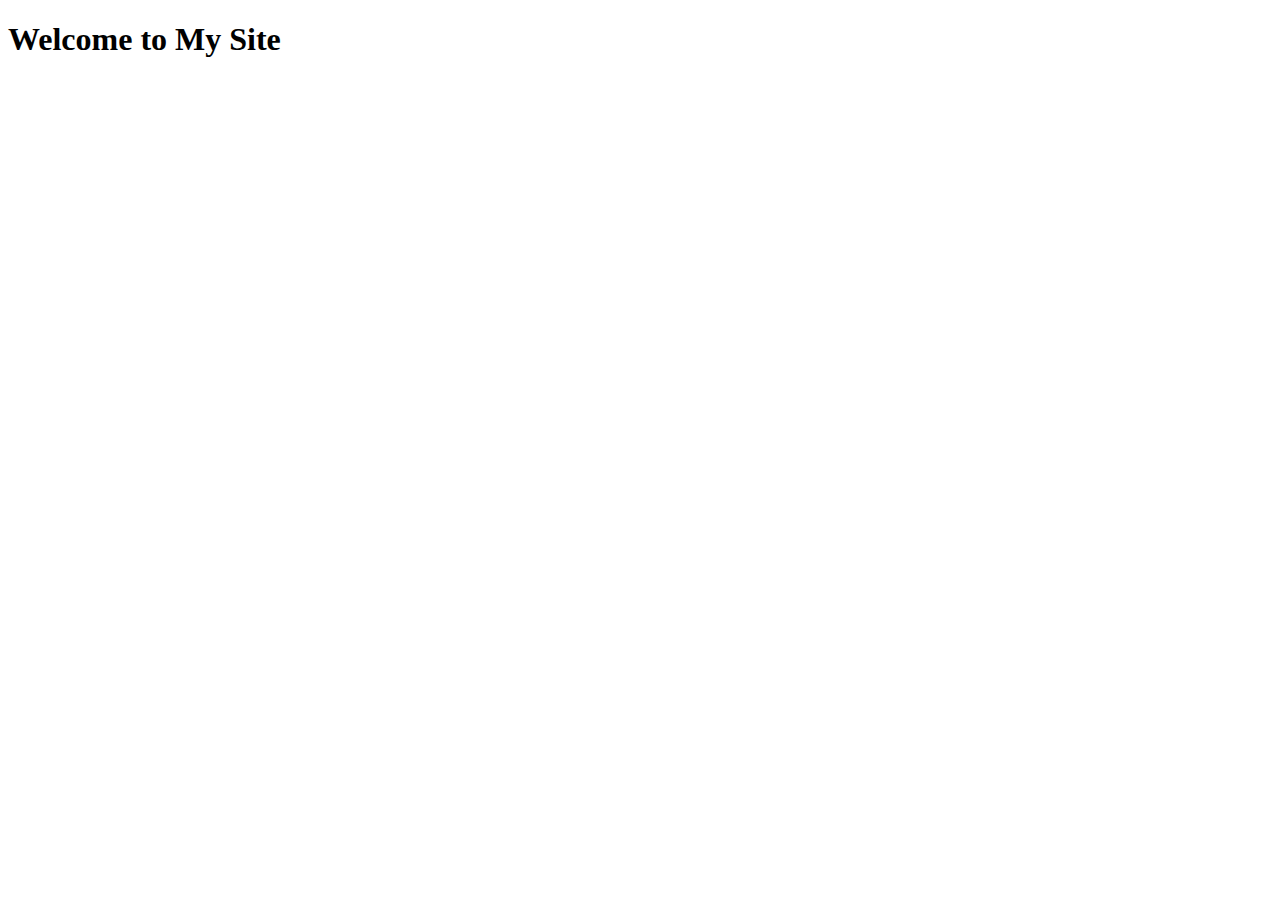
==== index.html @ 3e527774 "Initial commit" ====
<!DOCTYPE html>
<html lang="en">
<head>
    <meta charset="UTF-8">
    <meta http-equiv="X-UA-Compatible" content="IE=edge">
    <meta name="viewport" content="width=device-width, initial-scale=1.0">
    <title>TheMahbub</title>
</head>
<body>
    <h1>Welcome to My Site</h1>
</body>
</html>
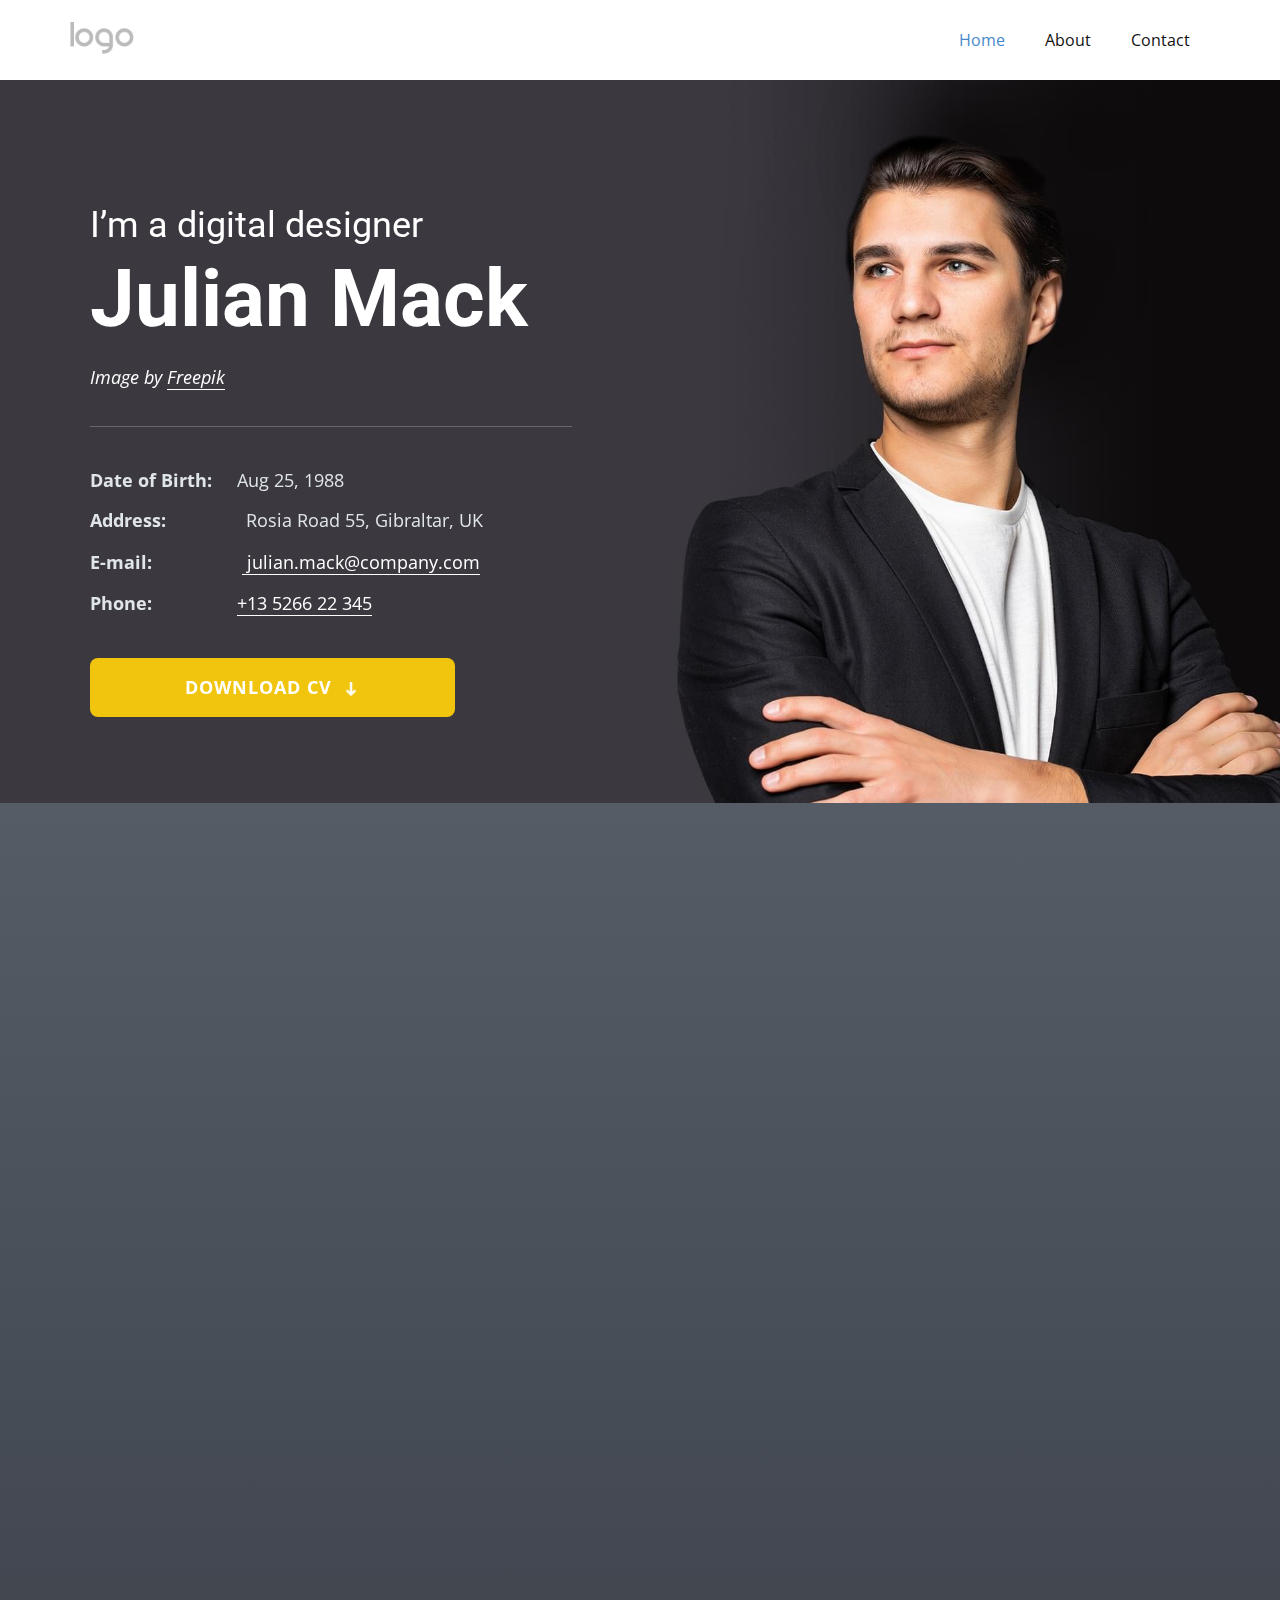
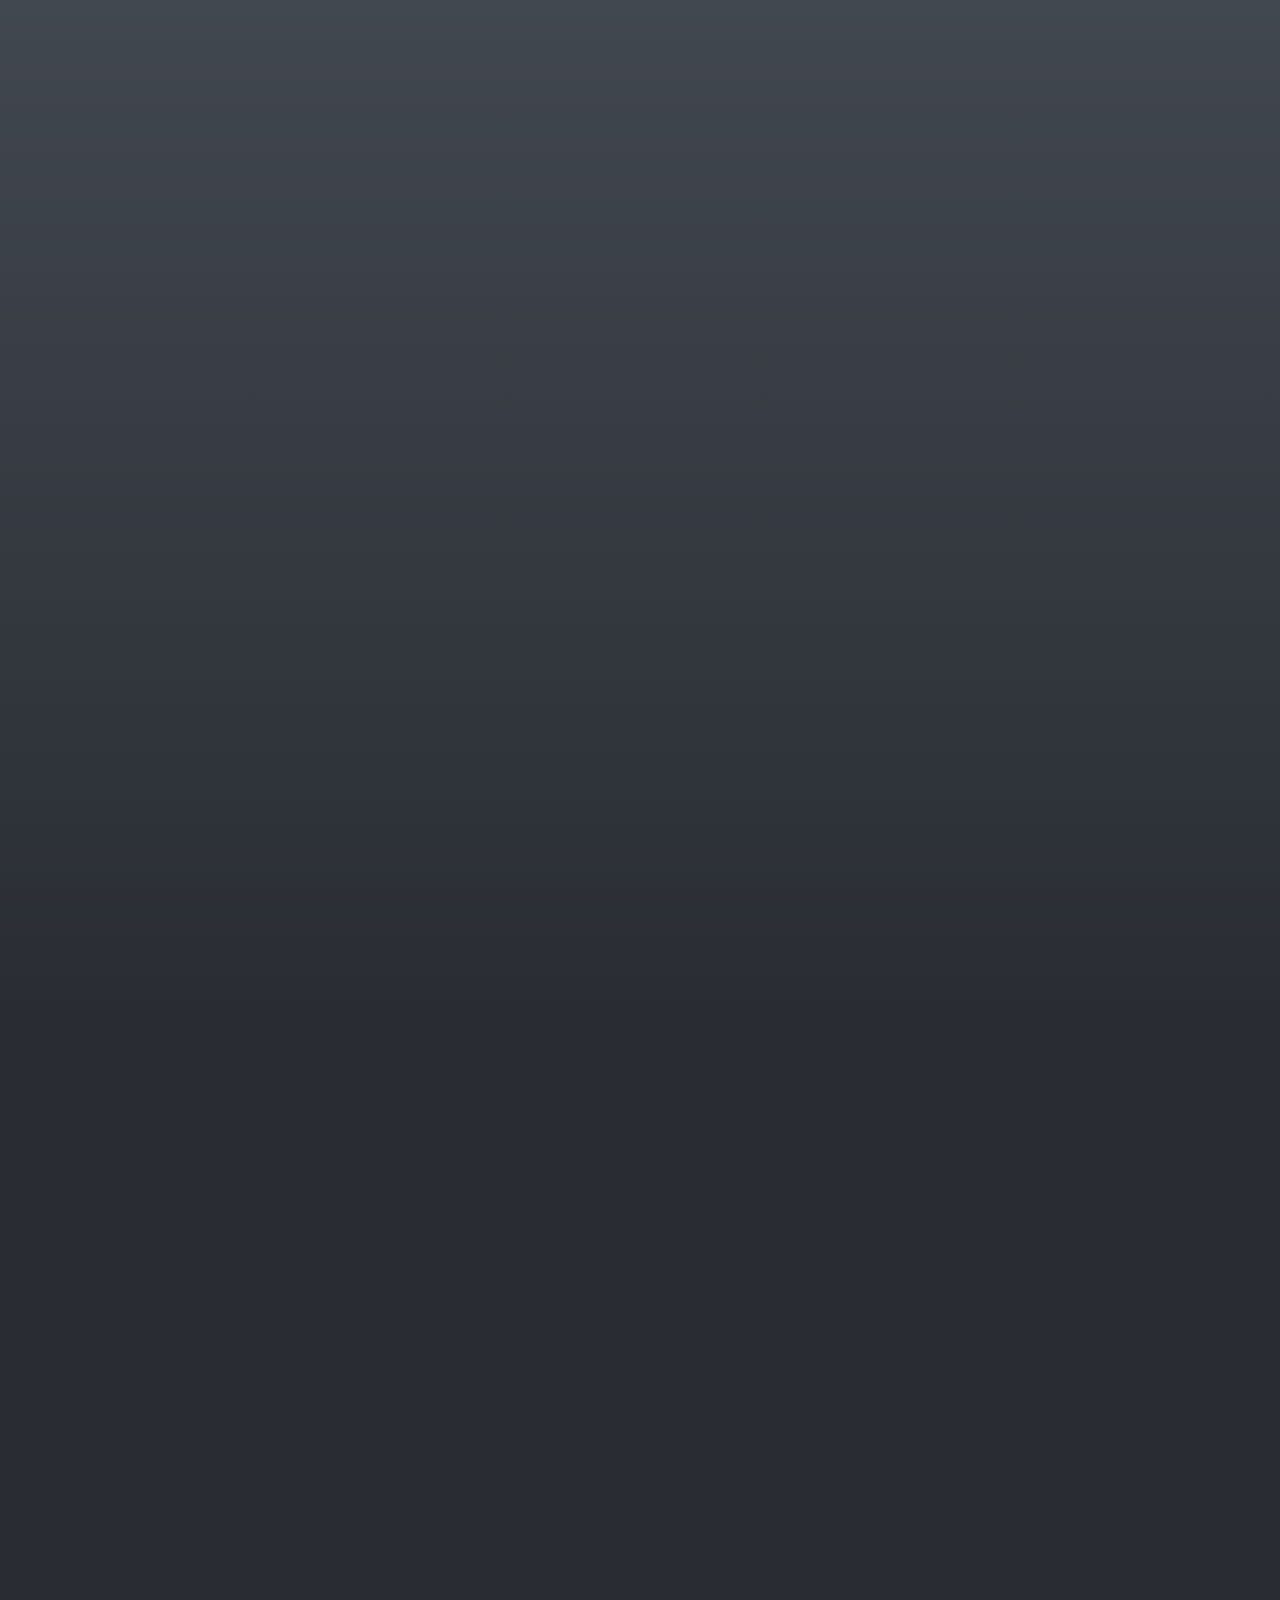
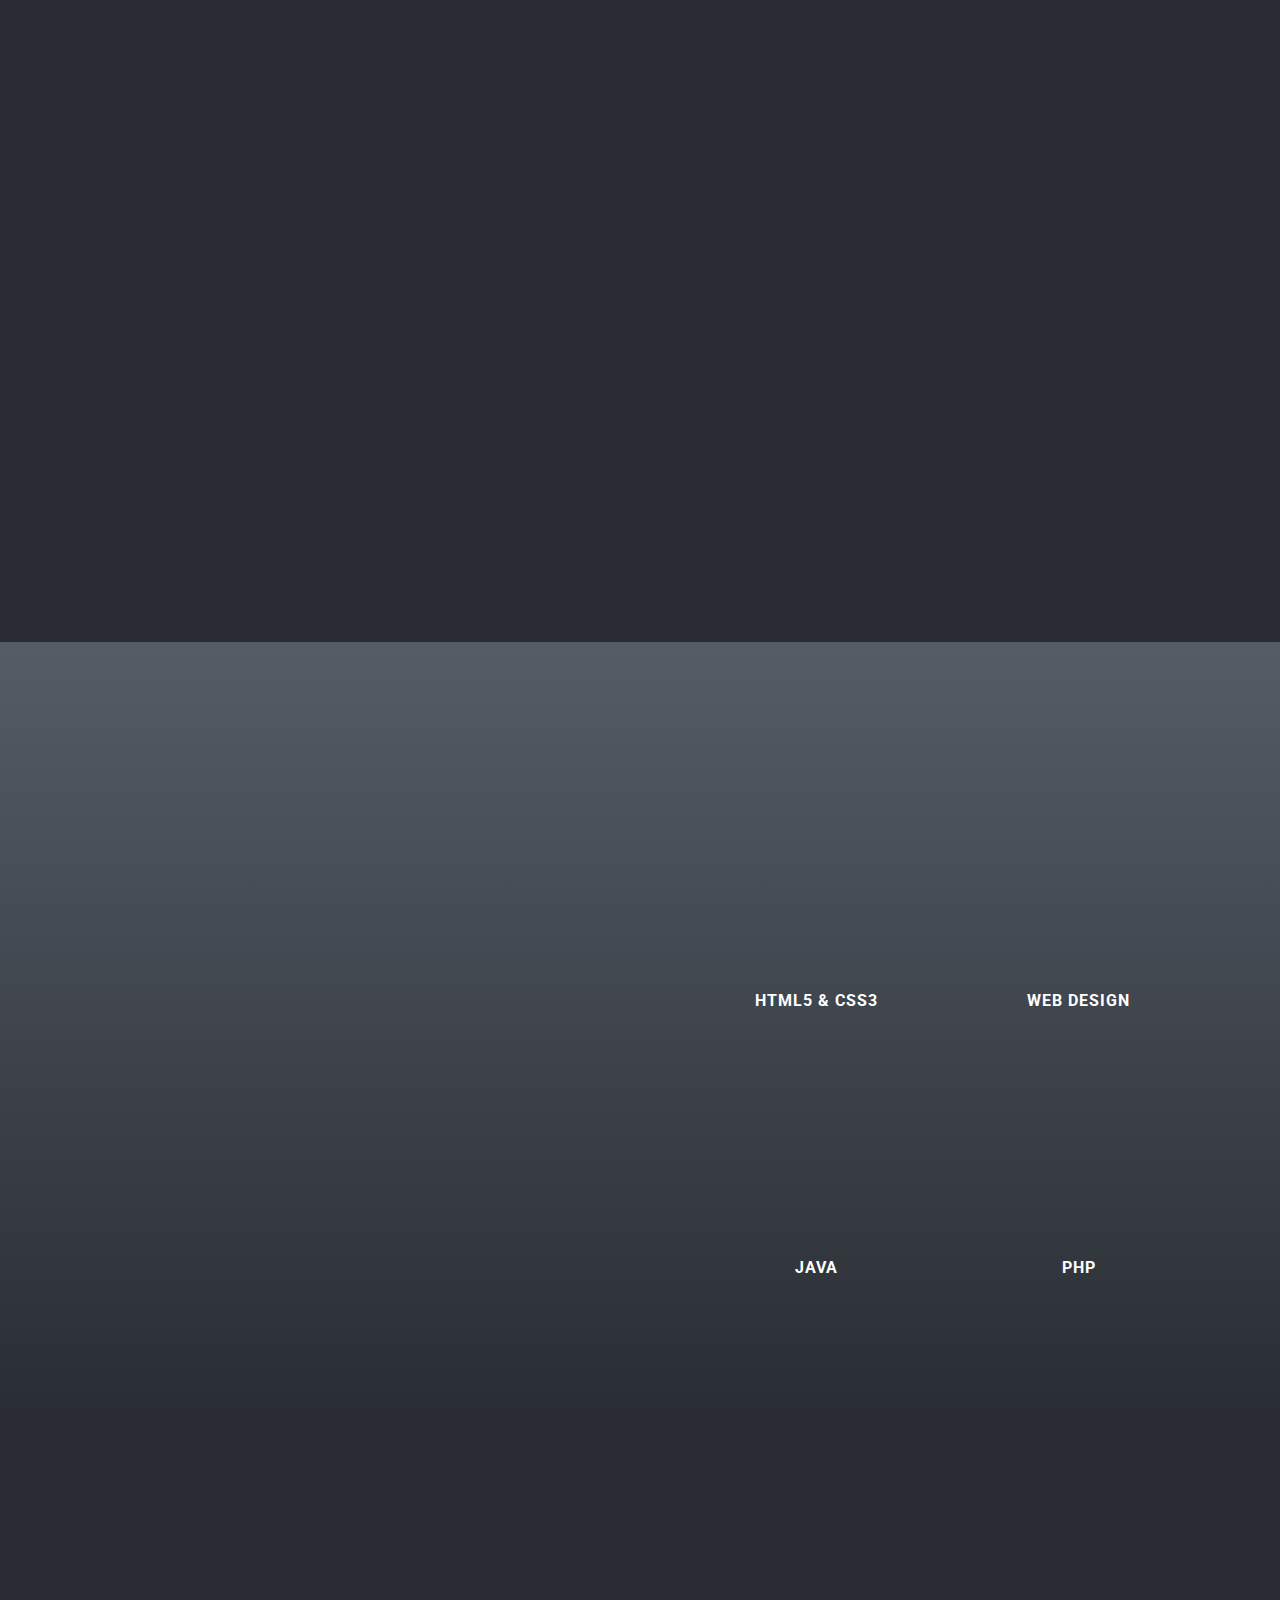
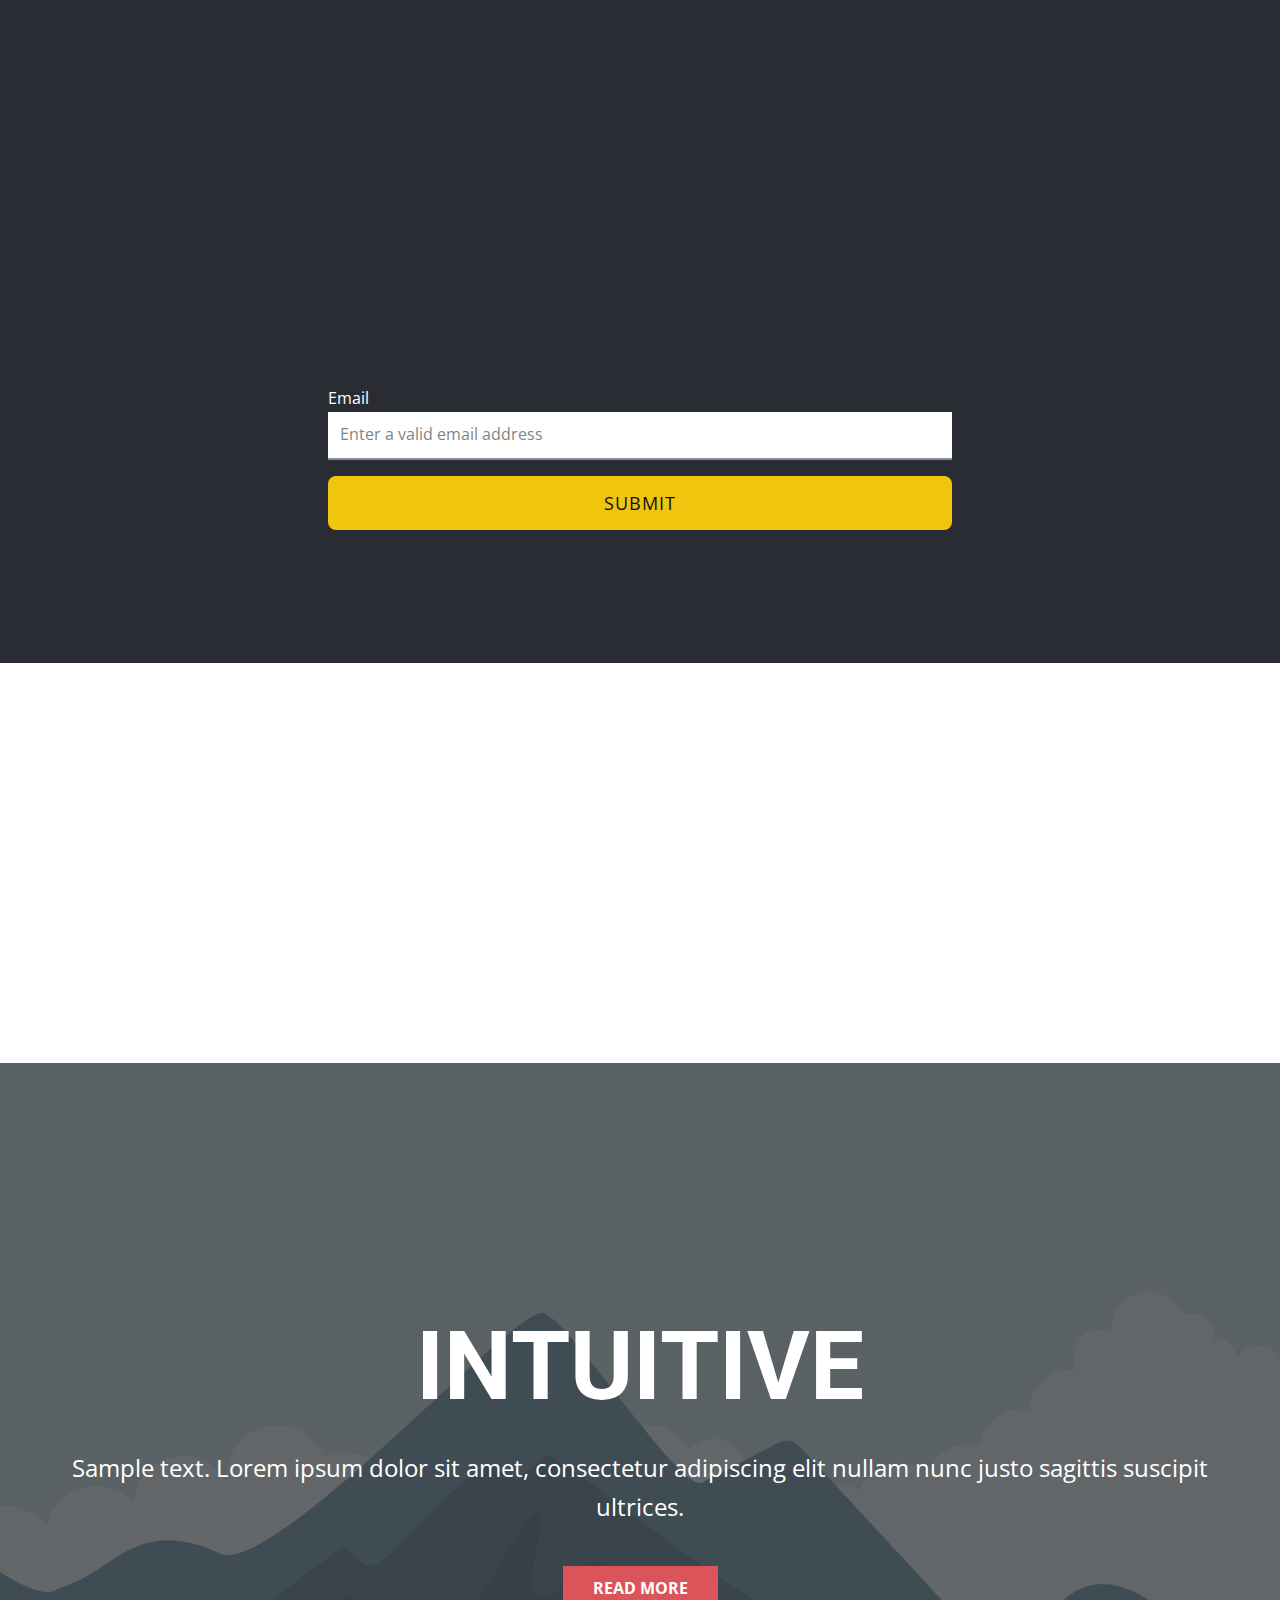
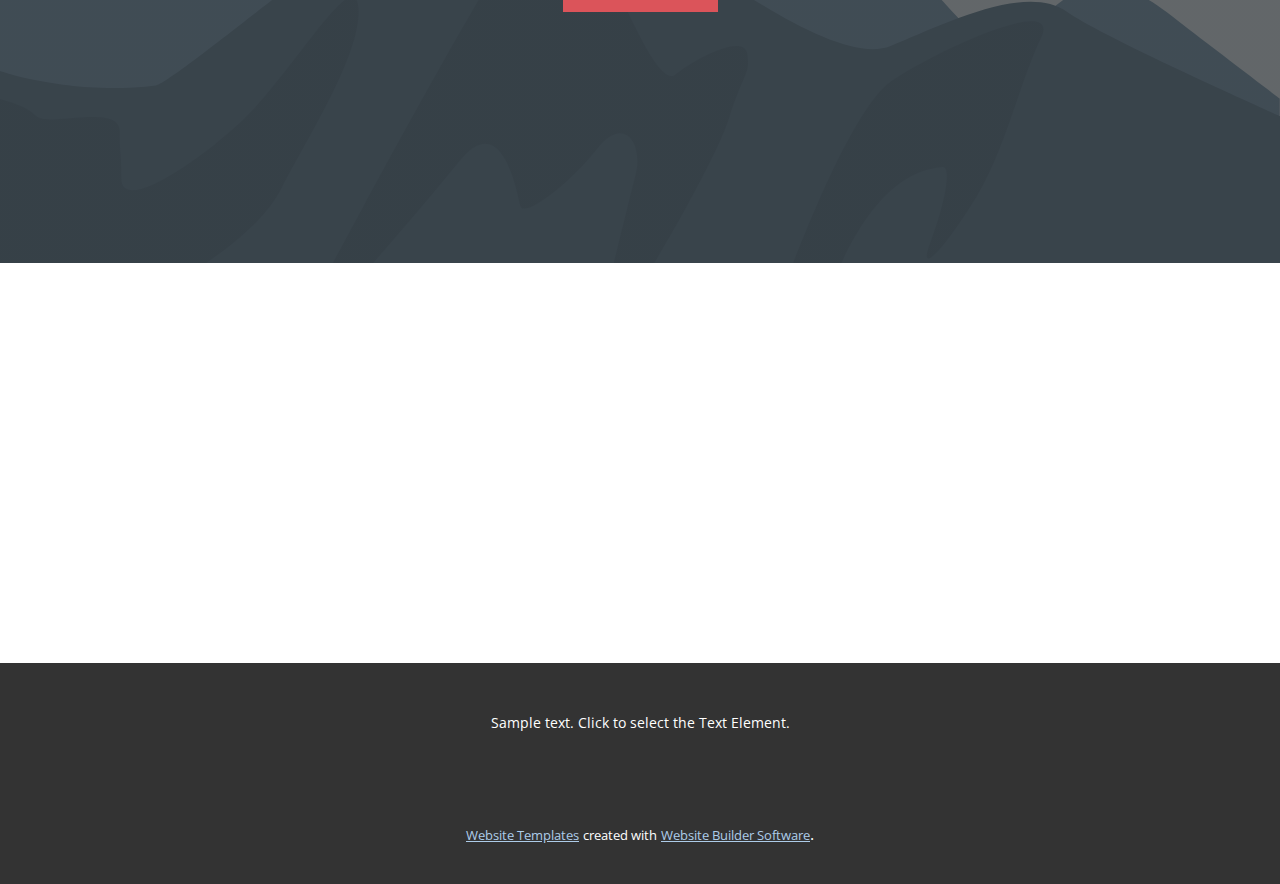
==== commit 10f49e00: "added html themes" ====
--- a/index.html
+++ b/index.html
@@ -1,12 +1,331 @@
 <!DOCTYPE html>
-<html lang="en">
-<head>
-    <meta charset="UTF-8">
-    <meta http-equiv="X-UA-Compatible" content="IE=edge">
+<html style="font-size: 16px;" lang="en"><head>
     <meta name="viewport" content="width=device-width, initial-scale=1.0">
-    <title>TheMahbub</title>
-</head>
-<body>
-    <h1>Welcome to My Site</h1>
-</body>
-</html>+    <meta charset="utf-8">
+    <meta name="keywords" content="Julian Mack, Experiences, ​Portfolio, ​Build your website
+in record time, INTUITIVE">
+    <meta name="description" content="">
+    <title>Home</title>
+    <link rel="stylesheet" href="nicepage.css" media="screen">
+<link rel="stylesheet" href="Home.css" media="screen">
+    <script class="u-script" type="text/javascript" src="jquery.js" defer=""></script>
+    <script class="u-script" type="text/javascript" src="nicepage.js" defer=""></script>
+    <meta name="generator" content="Nicepage 5.10.3, nicepage.com">
+    <meta name="referrer" content="origin">
+    <link id="u-theme-google-font" rel="stylesheet" href="https://fonts.googleapis.com/css?family=Roboto:100,100i,300,300i,400,400i,500,500i,700,700i,900,900i|Open+Sans:300,300i,400,400i,500,500i,600,600i,700,700i,800,800i">
+    <link id="u-page-google-font" rel="stylesheet" href="https://fonts.googleapis.com/css?family=Poppins:100,100i,200,200i,300,300i,400,400i,500,500i,600,600i,700,700i,800,800i,900,900i">
+    
+    
+    
+    
+    
+    
+    
+    
+    
+    <script type="application/ld+json">{
+		"@context": "http://schema.org",
+		"@type": "Organization",
+		"name": "",
+		"logo": "images/default-logo.png"
+}</script>
+    <meta name="theme-color" content="#478ac9">
+    <meta property="og:title" content="Home">
+    <meta property="og:type" content="website">
+  <meta data-intl-tel-input-cdn-path="intlTelInput/"></head>
+  <body class="u-body u-xl-mode" data-lang="en"><header class="u-clearfix u-header u-header" id="sec-6279"><div class="u-clearfix u-sheet u-valign-middle u-sheet-1">
+        <a href="https://nicepage.com" class="u-image u-logo u-image-1">
+          <img src="images/default-logo.png" class="u-logo-image u-logo-image-1">
+        </a>
+        <nav class="u-menu u-menu-dropdown u-offcanvas u-menu-1">
+          <div class="menu-collapse" style="font-size: 1rem; letter-spacing: 0px;">
+            <a class="u-button-style u-custom-left-right-menu-spacing u-custom-padding-bottom u-custom-top-bottom-menu-spacing u-nav-link u-text-active-palette-1-base u-text-hover-palette-2-base" href="#">
+              <svg class="u-svg-link" viewBox="0 0 24 24"><use xmlns:xlink="http://www.w3.org/1999/xlink" xlink:href="#menu-hamburger"></use></svg>
+              <svg class="u-svg-content" version="1.1" id="menu-hamburger" viewBox="0 0 16 16" x="0px" y="0px" xmlns:xlink="http://www.w3.org/1999/xlink" xmlns="http://www.w3.org/2000/svg"><g><rect y="1" width="16" height="2"></rect><rect y="7" width="16" height="2"></rect><rect y="13" width="16" height="2"></rect>
+</g></svg>
+            </a>
+          </div>
+          <div class="u-nav-container">
+            <ul class="u-nav u-unstyled u-nav-1"><li class="u-nav-item"><a class="u-button-style u-nav-link u-text-active-palette-1-base u-text-hover-palette-2-base" href="Home.html" style="padding: 10px 20px;">Home</a>
+</li><li class="u-nav-item"><a class="u-button-style u-nav-link u-text-active-palette-1-base u-text-hover-palette-2-base" href="About.html" style="padding: 10px 20px;">About</a>
+</li><li class="u-nav-item"><a class="u-button-style u-nav-link u-text-active-palette-1-base u-text-hover-palette-2-base" href="Contact.html" style="padding: 10px 20px;">Contact</a>
+</li></ul>
+          </div>
+          <div class="u-nav-container-collapse">
+            <div class="u-black u-container-style u-inner-container-layout u-opacity u-opacity-95 u-sidenav">
+              <div class="u-inner-container-layout u-sidenav-overflow">
+                <div class="u-menu-close"></div>
+                <ul class="u-align-center u-nav u-popupmenu-items u-unstyled u-nav-2"><li class="u-nav-item"><a class="u-button-style u-nav-link" href="Home.html">Home</a>
+</li><li class="u-nav-item"><a class="u-button-style u-nav-link" href="About.html">About</a>
+</li><li class="u-nav-item"><a class="u-button-style u-nav-link" href="Contact.html">Contact</a>
+</li></ul>
+              </div>
+            </div>
+            <div class="u-black u-menu-overlay u-opacity u-opacity-70"></div>
+          </div>
+        </nav>
+      </div></header>
+    <section class="u-clearfix u-image u-section-1" id="carousel_ea80" data-image-width="1980" data-image-height="1320">
+      <div class="u-clearfix u-layout-wrap u-layout-wrap-1">
+        <div class="u-gutter-0 u-layout" style="">
+          <div class="u-layout-row" style="">
+            <div class="u-align-left u-container-style u-layout-cell u-size-27-lg u-size-27-xl u-size-60-md u-size-60-sm u-size-60-xs u-layout-cell-1" data-animation-name="customAnimationIn" data-animation-duration="1500" data-animation-delay="0">
+              <div class="u-container-layout u-container-layout-1">
+                <h3 class="u-align-left u-text u-text-body-alt-color u-text-1"> I’m a digital designer</h3>
+                <h2 class="u-align-left u-text u-text-body-alt-color u-text-2" data-animation-name="customAnimationIn" data-animation-duration="1250" data-animation-delay="750">Julian Mack</h2>
+                <p class="u-align-left u-text u-text-body-alt-color u-text-3">Image by <a href="https://www.freepik.com/" class="u-border-1 u-border-no-left u-border-no-right u-border-no-top u-border-white u-btn u-button-link u-button-style u-none u-text-body-alt-color u-btn-1" target="_blank">Freepik</a>
+                </p>
+                <div class="u-align-left u-border-1 u-border-palette-5-light-1 u-line u-line-horizontal u-opacity u-opacity-30 u-line-1"></div>
+                <p class="u-align-left u-text u-text-palette-5-light-2 u-text-4"> Date of Birth:&nbsp; &nbsp;<span style="font-weight: 400;">&nbsp; Aug 25, 1988</span>
+                  <br>Address:&nbsp; &nbsp; &nbsp; &nbsp; &nbsp; &nbsp; &nbsp;&nbsp;<span style="font-weight: 400;">
+                    <span style="font-weight: 700;">&nbsp;</span>Rosia Road 55, Gibraltar, UK
+                  </span>
+                  <br>E-mail:&nbsp; &nbsp; &nbsp; &nbsp; &nbsp; &nbsp; &nbsp; &nbsp; &nbsp;<span style="font-weight: 400;">
+                    <a href="https://nicepage.studio" class="u-active-none u-border-1 u-border-active-palette-5-light-2 u-border-hover-palette-5-light-2 u-border-no-left u-border-no-right u-border-no-top u-border-white u-bottom-left-radius-0 u-bottom-right-radius-0 u-btn u-button-link u-button-style u-hover-none u-none u-radius-0 u-text-active-palette-5-light-2 u-text-body-alt-color u-text-hover-palette-5-light-2 u-top-left-radius-0 u-top-right-radius-0 u-btn-2">&nbsp;julian.mack@company.com</a>
+                  </span>
+                  <span style="font-size: 1.25rem;"></span>
+                  <br>Phone:&nbsp; &nbsp; &nbsp; &nbsp; &nbsp; &nbsp; &nbsp;<span style="font-weight: 400;">&nbsp; &nbsp; <a href="https://nicepage.studio" class="u-active-none u-border-1 u-border-active-palette-5-light-2 u-border-hover-palette-5-light-2 u-border-no-left u-border-no-right u-border-no-top u-border-white u-btn u-button-link u-button-style u-hover-none u-none u-text-active-palette-5-light-2 u-text-body-alt-color u-text-hover-palette-5-light-2 u-btn-3" data-animation-name="" data-animation-duration="0" data-animation-delay="0" data-animation-direction="">+13 5266 22 345</a>
+                  </span>
+                </p>
+                <a href="https://nicepage.com/wordpress-themes" class="u-active-palette-5-dark-2 u-border-none u-btn u-btn-round u-button-style u-hover-palette-5-dark-2 u-palette-3-base u-radius-8 u-text-active-white u-text-body-alt-color u-text-hover-white u-btn-4" data-animation-name="customAnimationIn" data-animation-duration="1500" data-animation-delay="250">Download cv&nbsp;&nbsp;<span class="u-file-icon u-icon u-text-white u-icon-1"><img src="images/959159-5d3ea7b7.png" alt=""></span>
+                </a>
+              </div>
+            </div>
+            <div class="u-container-align-center u-container-style u-image u-layout-cell u-size-33-lg u-size-33-xl u-size-60-md u-size-60-sm u-size-60-xs u-image-1" data-image-width="1349" data-image-height="1080" data-animation-name="customAnimationIn" data-animation-duration="1500" data-animation-delay="0">
+              <div class="u-container-layout u-container-layout-2"></div>
+            </div>
+          </div>
+        </div>
+      </div>
+    </section>
+    <section class="u-align-center-lg u-align-center-md u-align-center-xl u-align-left-sm u-align-left-xs u-clearfix u-gradient u-section-2" id="carousel_6205">
+      <div class="u-clearfix u-sheet u-valign-middle u-sheet-1">
+        <h2 class="u-text u-text-body-alt-color u-text-default u-text-1" data-animation-name="customAnimationIn" data-animation-duration="1500" data-animation-delay="0">Experiences</h2>
+        <p class="u-custom-font u-text u-text-palette-5-light-2 u-text-2" data-animation-name="customAnimationIn" data-animation-duration="1500" data-animation-delay="500">Nunc sed blandit libero volutpat sed cras. Risus quis varius quam quisque id. Semper auctor neque vitae tempus quam pellentesque. </p>
+        <div class="u-list u-list-1">
+          <div class="u-repeater u-repeater-1">
+            <div class="u-align-left u-container-style u-list-item u-repeater-item">
+              <div class="u-container-layout u-similar-container u-valign-top-lg u-valign-top-xl u-container-layout-1">
+                <div class="u-border-2 u-border-white u-expanded-width u-line u-line-horizontal u-line-1" data-animation-name="customAnimationIn" data-animation-duration="1500" data-animation-delay="250"></div>
+                <p class="u-custom-font u-text u-text-palette-5-light-2 u-text-3" data-animation-name="customAnimationIn" data-animation-duration="1750">September, 2016 – May, 2017</p>
+                <div class="u-container-style u-expanded-width-sm u-expanded-width-xs u-group u-shape-rectangle u-group-1" data-animation-name="customAnimationIn" data-animation-duration="1500" data-animation-delay="750">
+                  <div class="u-container-layout u-valign-top u-container-layout-2">
+                    <h5 class="u-custom-font u-text u-text-default u-text-palette-3-base u-text-4">Junior Developer</h5>
+                    <p class="u-custom-font u-text u-text-palette-5-light-1 u-text-5">Sed quia consequuntur magni dolores eos quira tione estera voluptatem sequi nesciunt nuncera permano nence of the stars from which we spring.</p>
+                    <a href="https://nicepage.com/c/pricing-website-templates" class="u-active-none u-btn u-button-style u-hover-none u-none u-text-body-alt-color u-btn-1"> Lobrissa / Chicago</a>
+                  </div>
+                </div>
+              </div>
+            </div>
+            <div class="u-align-left u-container-style u-list-item u-repeater-item">
+              <div class="u-container-layout u-similar-container u-valign-top-lg u-valign-top-xl u-container-layout-3">
+                <div class="u-border-2 u-border-white u-expanded-width u-line u-line-horizontal u-line-2" data-animation-name="customAnimationIn" data-animation-duration="1500" data-animation-delay="250"></div>
+                <p class="u-custom-font u-text u-text-palette-5-light-2 u-text-6" data-animation-name="customAnimationIn" data-animation-duration="1750">May, 2018 – Jun, 2019</p>
+                <div class="u-container-style u-expanded-width-sm u-expanded-width-xs u-group u-shape-rectangle u-group-2" data-animation-name="customAnimationIn" data-animation-duration="1500" data-animation-delay="750">
+                  <div class="u-container-layout u-valign-top u-container-layout-4">
+                    <h5 class="u-custom-font u-text u-text-default u-text-palette-3-base u-text-7">Senior Developer</h5>
+                    <p class="u-custom-font u-text u-text-palette-5-light-1 u-text-8">Molestie a iaculis at erat pellentesque adipiscing. Porttitor eget dolor morbi non arcu risus quis varius quam. Odio aenean sed adipiscing diam donec. Id diam maecenas ultricies mi eget mauris.</p>
+                    <a href="https://nicepage.com/c/contact-form-html-templates" class="u-active-none u-btn u-button-style u-hover-none u-none u-text-body-alt-color u-btn-2"> Faucibuse / Seattle</a>
+                  </div>
+                </div>
+              </div>
+            </div>
+            <div class="u-align-left u-container-style u-list-item u-repeater-item">
+              <div class="u-container-layout u-similar-container u-valign-top-lg u-valign-top-xl u-container-layout-5">
+                <div class="u-border-2 u-border-white u-expanded-width u-line u-line-horizontal u-line-3" data-animation-name="customAnimationIn" data-animation-duration="1500" data-animation-delay="250"></div>
+                <p class="u-custom-font u-text u-text-palette-5-light-2 u-text-9" data-animation-name="customAnimationIn" data-animation-duration="1750">Jun, 2019 – December, 2020</p>
+                <div class="u-container-style u-expanded-width-sm u-expanded-width-xs u-group u-shape-rectangle u-group-3" data-animation-name="customAnimationIn" data-animation-duration="1500" data-animation-delay="750">
+                  <div class="u-container-layout u-valign-top u-container-layout-6">
+                    <h5 class="u-custom-font u-text u-text-default u-text-palette-3-base u-text-10">Senior Developer</h5>
+                    <p class="u-custom-font u-text u-text-palette-5-light-1 u-text-11">Etiam erat velit scelerisque in dictum non consectetur. Nisl purus in mollis nunc sed id semper. Cras fermentum odio eu feugiat pretium nibh ipsum. Tristique senectus et netus et malesuada fames. </p>
+                    <a href="https://nicepage.review" class="u-active-none u-btn u-button-style u-hover-none u-none u-text-body-alt-color u-btn-3"> Reesturato / New York</a>
+                  </div>
+                </div>
+              </div>
+            </div>
+            <div class="u-align-left u-container-style u-list-item u-repeater-item">
+              <div class="u-container-layout u-similar-container u-valign-top-lg u-valign-top-xl u-container-layout-7">
+                <div class="u-border-2 u-border-white u-expanded-width u-line u-line-horizontal u-line-4" data-animation-name="customAnimationIn" data-animation-duration="1500" data-animation-delay="250"></div>
+                <p class="u-custom-font u-text u-text-palette-5-light-2 u-text-12" data-animation-name="customAnimationIn" data-animation-duration="1750">Dec, 2020 – current</p>
+                <div class="u-container-style u-expanded-width-sm u-expanded-width-xs u-group u-shape-rectangle u-group-4" data-animation-name="customAnimationIn" data-animation-duration="1500" data-animation-delay="750">
+                  <div class="u-container-layout u-valign-top u-container-layout-8">
+                    <h5 class="u-custom-font u-text u-text-default u-text-palette-3-base u-text-13">CEO</h5>
+                    <p class="u-custom-font u-text u-text-palette-5-light-1 u-text-14">Etiam erat velit scelerisque in dictum non consectetur. Nisl purus in mollis nunc sed id semper. Cras fermentum odio eu feugiat pretium nibh ipsum. Tristique senectus et netus et malesuada fames. </p>
+                    <a href="https://nicepage.com/k/blank-html-templates" class="u-active-none u-btn u-button-style u-hover-none u-none u-text-body-alt-color u-btn-4">Ercussa / San Francisco</a>
+                  </div>
+                </div>
+              </div>
+            </div>
+          </div>
+        </div>
+        <a href="mailto:hi@freedesigner.com" class="u-active-white u-border-none u-btn u-btn-round u-button-style u-hover-white u-palette-3-base u-radius-8 u-text-active-grey-80 u-text-body-alt-color u-text-hover-grey-80 u-btn-5" data-animation-name="customAnimationIn" data-animation-duration="1750" data-animation-delay="750">contact me </a>
+      </div>
+    </section>
+    <section class="u-align-center u-clearfix u-container-align-center u-palette-5-dark-3 u-section-3" id="carousel_4c7e">
+      <div class="u-clearfix u-sheet u-valign-middle u-sheet-1">
+        <h2 class="u-align-center u-text u-text-1" data-animation-name="customAnimationIn" data-animation-duration="1500" data-animation-delay="750"> Portfolio</h2>
+        <p class="u-align-center u-text u-text-2" data-animation-name="customAnimationIn" data-animation-duration="1250" data-animation-delay="750"> Quam quisque id diam vel quam elementum. Vestibulum lectus mauris ultrices eros in cursus turpis massa tincidunt. Pellentesque habitant morbi tristique senectus et netus. </p>
+        <div class="u-expanded-width u-list u-list-1">
+          <div class="u-repeater u-repeater-1">
+            <div class="u-align-center u-container-align-center u-container-style u-list-item u-repeater-item u-white u-list-item-1" src="" data-animation-name="customAnimationIn" data-animation-duration="1750" data-animation-delay="500">
+              <div class="u-container-layout u-similar-container u-container-layout-1">
+                <img class="u-expanded-width u-image u-image-1" src="images/jhjh688.jpg" data-image-width="759" data-image-height="759">
+                <h5 class="u-align-center u-text u-text-palette-5-dark-1 u-text-3" data-animation-name="customAnimationIn" data-animation-duration="1750" data-animation-delay="500">Website Design</h5>
+              </div>
+            </div>
+            <div class="u-align-center u-container-align-center u-container-style u-list-item u-repeater-item u-white u-list-item-2" src="" data-animation-name="customAnimationIn" data-animation-duration="1750" data-animation-delay="500">
+              <div class="u-container-layout u-similar-container u-container-layout-2">
+                <img class="u-expanded-width u-image u-image-2" src="images/g4.jpg" data-image-width="759" data-image-height="759">
+                <h5 class="u-align-center u-text u-text-palette-5-dark-1 u-text-4" data-animation-name="customAnimationIn" data-animation-duration="1750" data-animation-delay="500">Mobile Application</h5>
+              </div>
+            </div>
+            <div class="u-align-center u-container-align-center u-container-style u-list-item u-repeater-item u-white u-list-item-3" src="" data-animation-name="customAnimationIn" data-animation-duration="1750" data-animation-delay="500">
+              <div class="u-container-layout u-similar-container u-container-layout-3">
+                <img class="u-expanded-width u-image u-image-3" src="images/gfgggggggggg.jpg" data-image-width="1000" data-image-height="914">
+                <h5 class="u-align-center u-text u-text-palette-5-dark-1 u-text-5" data-animation-name="customAnimationIn" data-animation-duration="1750" data-animation-delay="500">Corporate Design</h5>
+              </div>
+            </div>
+            <div class="u-align-center u-container-align-center u-container-style u-list-item u-repeater-item u-white u-list-item-4" src="" data-animation-name="customAnimationIn" data-animation-duration="1750" data-animation-delay="500">
+              <div class="u-container-layout u-similar-container u-container-layout-4">
+                <img class="u-expanded-width u-image u-image-4" src="images/fgfg.jpg" data-image-width="898" data-image-height="898">
+                <h5 class="u-align-center u-text u-text-palette-5-dark-1 u-text-6" data-animation-name="customAnimationIn" data-animation-duration="1750" data-animation-delay="500">Mobile Application</h5>
+              </div>
+            </div>
+            <div class="u-align-center u-container-align-center u-container-style u-list-item u-repeater-item u-white u-list-item-5" src="" data-animation-name="customAnimationIn" data-animation-duration="1750" data-animation-delay="500">
+              <div class="u-container-layout u-similar-container u-container-layout-5">
+                <img class="u-expanded-width u-image u-image-5" src="images/PSD_01.jpg" data-image-width="1355" data-image-height="1080">
+                <h5 class="u-align-center u-text u-text-palette-5-dark-1 u-text-7" data-animation-name="customAnimationIn" data-animation-duration="1750" data-animation-delay="500"> Responsive Design</h5>
+              </div>
+            </div>
+            <div class="u-align-center u-container-align-center u-container-style u-list-item u-repeater-item u-white u-list-item-6" src="" data-animation-name="customAnimationIn" data-animation-duration="1750" data-animation-delay="500">
+              <div class="u-container-layout u-similar-container u-container-layout-6">
+                <img class="u-expanded-width u-image u-image-6" src="images/fff.jpg" data-image-width="898" data-image-height="898">
+                <h5 class="u-align-center u-text u-text-palette-5-dark-1 u-text-8" data-animation-name="customAnimationIn" data-animation-duration="1750" data-animation-delay="500"> Digital Product</h5>
+              </div>
+            </div>
+          </div>
+        </div>
+        <p class="u-align-center u-text u-text-9" data-animation-name="customAnimationIn" data-animation-duration="1500" data-animation-delay="750">Images from <a href="https://www.freepik.com/" class="u-border-1 u-border-active-grey-10 u-border-hover-grey-10 u-border-no-left u-border-no-right u-border-no-top u-border-white u-btn u-button-link u-button-style u-none u-text-active-palette-5-light-2 u-text-body-alt-color u-text-hover-palette-5-light-2 u-btn-1" target="_blank">Freepik</a>
+        </p>
+      </div>
+    </section>
+    <section class="u-align-center u-clearfix u-container-align-center-md u-container-align-center-sm u-container-align-center-xs u-gradient u-section-4" src="" id="carousel_72af">
+      <div class="u-clearfix u-sheet u-valign-middle u-sheet-1">
+        <div class="u-container-align-center-md u-container-align-center-sm u-container-align-center-xs u-container-style u-expanded-width-md u-expanded-width-sm u-expanded-width-xs u-group u-shape-rectangle u-group-1">
+          <div class="u-container-layout u-valign-middle u-container-layout-1">
+            <h3 class="u-align-center-md u-align-center-sm u-align-center-xs u-align-left-lg u-align-left-xl u-text u-text-body-alt-color u-text-1" data-animation-name="customAnimationIn" data-animation-duration="1750" data-animation-delay="0"> About me</h3>
+            <p class="u-align-center-md u-align-center-sm u-align-center-xs u-align-left-lg u-align-left-xl u-text u-text-body-alt-color u-text-2" data-animation-name="customAnimationIn" data-animation-duration="1500" data-animation-delay="500"> Duis aute irure dolor in reprehenderit in voluptate velit esse cillum dolore eu fugiat nulla pariatur. Excepteur sint occaecat cupidatat non proident, sunt in culpa qui officia deserunt mollit anim id est laborum.<br>
+              <br>Dolor sed viverra ipsum nunc aliquet bibendum enim facilisis. Nunc lobortis mattis aliquam faucibus purus. Accumsan sit amet nulla facilisi morbi tempus iaculis urna. Urna nunc id cursus metus. Consectetur a erat nam at lectus urna duis convallis. Felis donec et odio pellentesque diam volutpat. Vestibulum morbi blandit cursus risus at ultrices mi.<br>
+            </p>
+            <a href="mailto:hi@freedesigner.com" class="u-active-white u-align-center-md u-align-center-sm u-align-center-xs u-align-left-lg u-align-left-xl u-border-none u-btn u-btn-round u-button-style u-hover-white u-palette-3-base u-radius-8 u-text-active-grey-80 u-text-body-alt-color u-text-hover-grey-80 u-btn-1" data-animation-name="customAnimationIn" data-animation-duration="1750" data-animation-delay="750">contact me </a>
+          </div>
+        </div>
+        <div class="u-expanded-width-md u-expanded-width-sm u-expanded-width-xs u-list u-list-1">
+          <div class="u-repeater u-repeater-1">
+            <div class="u-align-center u-container-align-center u-container-style u-list-item u-repeater-item u-shape-rectangle">
+              <div class="u-container-layout u-similar-container u-container-layout-2">
+                <div class="u-container-align-center u-container-style u-group u-palette-3-base u-shape-circle u-group-2" data-animation-name="customAnimationIn" data-animation-duration="1500" data-animation-delay="500">
+                  <div class="u-container-layout u-valign-middle">
+                    <h3 class="u-align-center u-hover-feature u-text u-text-default u-text-3" data-animation-name="counter" data-animation-event="scroll" data-animation-duration="3000">97%</h3>
+                  </div>
+                </div>
+                <h5 class="u-align-center u-text u-text-body-alt-color u-text-default u-text-4"> HTML5 &amp; CSS3</h5>
+              </div>
+            </div>
+            <div class="u-align-center u-container-align-center u-container-style u-list-item u-repeater-item u-shape-rectangle">
+              <div class="u-container-layout u-similar-container u-container-layout-4">
+                <div class="u-container-align-center u-container-style u-group u-palette-3-base u-shape-circle u-group-3" data-animation-name="customAnimationIn" data-animation-duration="1500" data-animation-delay="500">
+                  <div class="u-container-layout u-valign-middle">
+                    <h3 class="u-align-center u-hover-feature u-text u-text-default u-text-5" data-animation-name="counter" data-animation-event="scroll" data-animation-duration="3000">75%</h3>
+                  </div>
+                </div>
+                <h5 class="u-align-center u-text u-text-body-alt-color u-text-default u-text-6">Web design</h5>
+              </div>
+            </div>
+            <div class="u-align-center u-container-align-center u-container-style u-list-item u-repeater-item u-shape-rectangle">
+              <div class="u-container-layout u-similar-container u-container-layout-6">
+                <div class="u-container-align-center u-container-style u-group u-palette-3-base u-shape-circle u-group-4" data-animation-name="customAnimationIn" data-animation-duration="1500" data-animation-delay="500">
+                  <div class="u-container-layout u-valign-middle">
+                    <h3 class="u-align-center u-hover-feature u-text u-text-default u-text-7" data-animation-name="counter" data-animation-event="scroll" data-animation-duration="3000">80%</h3>
+                  </div>
+                </div>
+                <h5 class="u-align-center u-text u-text-body-alt-color u-text-default u-text-8">Java</h5>
+              </div>
+            </div>
+            <div class="u-align-center u-container-align-center u-container-style u-list-item u-repeater-item u-shape-rectangle">
+              <div class="u-container-layout u-similar-container u-container-layout-8">
+                <div class="u-container-align-center u-container-style u-group u-palette-3-base u-shape-circle u-group-5" data-animation-name="customAnimationIn" data-animation-duration="1500" data-animation-delay="500">
+                  <div class="u-container-layout u-valign-middle">
+                    <h3 class="u-align-center u-hover-feature u-text u-text-default u-text-9" data-animation-name="counter" data-animation-event="scroll" data-animation-duration="3000">55%</h3>
+                  </div>
+                </div>
+                <h5 class="u-align-center u-text u-text-body-alt-color u-text-default u-text-10">PHP</h5>
+              </div>
+            </div>
+          </div>
+        </div>
+      </div>
+      
+      
+      
+      
+    </section>
+    <section class="u-align-center u-clearfix u-container-align-center u-palette-5-dark-3 u-section-5" src="" id="carousel_8b7f">
+      <div class="u-clearfix u-sheet u-valign-middle u-sheet-1">
+        <div class="u-border-10 u-border-palette-5-dark-2 u-expanded-width-xs u-image u-image-circle u-preserve-proportions u-image-1" data-image-width="310" data-image-height="310" data-animation-name="customAnimationIn" data-animation-duration="1500">
+          <div class="u-preserve-proportions-child" style="padding-top: 100%;"></div>
+        </div>
+        <h2 class="u-align-center u-text u-text-1" data-animation-name="customAnimationIn" data-animation-duration="1500"> Build your website <br>in record time
+        </h2>
+        <p class="u-align-center u-large-text u-text u-text-font u-text-variant u-text-2" data-animation-name="customAnimationIn" data-animation-duration="1500" data-animation-delay="500">Sample text. Lorem ipsum dolor sit amet, consectetur adipiscing elit nullam nunc justo sagittis suscipit ultrices.</p>
+        <div class="u-form u-form-1">
+          <form action="https://forms.nicepagesrv.com/v2/form/process" class="u-clearfix u-form-spacing-15 u-form-vertical u-inner-form" source="email" style="">
+            <div class="u-form-email u-form-group">
+              <label for="email-7771" class="u-label">Email</label>
+              <input type="email" placeholder="Enter a valid email address" id="email-7771" name="email" class="u-border-2 u-border-no-left u-border-no-right u-border-no-top u-border-palette-5-dark-1 u-input u-input-rectangle" required="">
+            </div>
+            <div class="u-form-group u-form-submit">
+              <a href="#" class="u-active-palette-5-dark-2 u-border-none u-btn u-btn-round u-btn-submit u-button-style u-hover-palette-5-dark-2 u-palette-3-base u-radius-8 u-btn-1">Submit</a>
+              <input type="submit" value="submit" class="u-form-control-hidden">
+            </div>
+            <div class="u-form-send-message u-form-send-success">Thank you! Your message has been sent.</div>
+            <div class="u-form-send-error u-form-send-message">Unable to send your message. Please fix errors then try again.</div>
+            <input type="hidden" value="" name="recaptchaResponse">
+            <input type="hidden" name="formServices" value="d90c190674392f3812451506e33412d5">
+          </form>
+        </div>
+        <p class="u-align-center u-text u-text-3" data-animation-name="customAnimationIn" data-animation-duration="1500" data-animation-delay="500">Image from <a href="https://www.freepik.com" class="u-border-1 u-border-active-grey-5 u-border-hover-grey-5 u-border-no-left u-border-no-right u-border-no-top u-border-palette-5-dark-2 u-bottom-left-radius-0 u-bottom-right-radius-0 u-btn u-button-link u-button-style u-none u-radius-0 u-text-body-alt-color u-top-left-radius-0 u-top-right-radius-0 u-btn-2" target="_blank">Freepik</a>
+        </p>
+      </div>
+    </section>
+    <section class="u-clearfix u-section-6" id="sec-63e0">
+      <div class="u-clearfix u-sheet u-sheet-1"></div>
+    </section>
+    <section class="u-align-center u-clearfix u-image u-shading u-section-7" src="" data-image-width="256" data-image-height="256" id="sec-18cc">
+      <div class="u-clearfix u-sheet u-valign-middle u-sheet-1">
+        <h1 class="u-text u-text-default u-title u-text-1">INTUITIVE</h1>
+        <p class="u-large-text u-text u-text-default u-text-variant u-text-2">Sample text. Lorem ipsum dolor sit amet, consectetur adipiscing elit nullam nunc justo sagittis suscipit ultrices.</p>
+        <a href="#" class="u-btn u-button-style u-palette-2-base u-btn-1">Read More</a>
+      </div>
+    </section>
+    <section class="u-clearfix u-section-8" id="sec-dae3">
+      <div class="u-clearfix u-sheet u-sheet-1"></div>
+    </section>
+    
+    
+    <footer class="u-align-center u-clearfix u-footer u-grey-80 u-footer" id="sec-7904"><div class="u-clearfix u-sheet u-sheet-1">
+        <p class="u-small-text u-text u-text-variant u-text-1">Sample text. Click to select the Text Element.</p>
+      </div></footer>
+    <section class="u-backlink u-clearfix u-grey-80">
+      <a class="u-link" href="https://nicepage.com/website-templates" target="_blank">
+        <span>Website Templates</span>
+      </a>
+      <p class="u-text">
+        <span>created with</span>
+      </p>
+      <a class="u-link" href="" target="_blank">
+        <span>Website Builder Software</span>
+      </a>. 
+    </section>
+  
+</body></html>--- a/nicepage.css
+++ b/nicepage.css
@@ -0,0 +1,41415 @@
+/*begin-commonstyles library*//*!
+ * froala_editor v4.0.6 (https://www.froala.com/wysiwyg-editor)
+ * License https://froala.com/wysiwyg-editor/terms/
+ * Copyright 2014-2021 Froala Labs
+ */
+
+.fr-clearfix::after {
+  clear: both;
+  display: block;
+  content: "";
+  height: 0; }
+
+.fr-hide-by-clipping {
+  position: absolute;
+  width: 1px;
+  height: 1px;
+  padding: 0;
+  margin: -1px;
+  overflow: hidden;
+  clip: rect(0, 0, 0, 0);
+  border: 0; }
+
+.fr-view img.fr-rounded, .fr-view .fr-img-caption.fr-rounded img {
+  border-radius: 10px;
+  -moz-border-radius: 10px;
+  -webkit-border-radius: 10px;
+  -moz-background-clip: padding;
+  -webkit-background-clip: padding-box;
+  background-clip: padding-box; }
+
+.fr-view img.fr-shadow, .fr-view .fr-img-caption.fr-shadow img {
+  -webkit-box-shadow: 10px 10px 5px 0px #cccccc;
+  -moz-box-shadow: 10px 10px 5px 0px #cccccc;
+  box-shadow: 10px 10px 5px 0px #cccccc; }
+
+.fr-view img.fr-bordered, .fr-view .fr-img-caption.fr-bordered img {
+  border: solid 5px #CCC; }
+
+.fr-view img.fr-bordered {
+  -webkit-box-sizing: content-box;
+  -moz-box-sizing: content-box;
+  box-sizing: content-box; }
+
+.fr-view .fr-img-caption.fr-bordered img {
+  -webkit-box-sizing: border-box;
+  -moz-box-sizing: border-box;
+  box-sizing: border-box; }
+
+.fr-view {
+  word-wrap: break-word; }
+  .fr-view span[style~="color:"] a {
+    color: inherit; }
+  .fr-view strong {
+    font-weight: 700; }
+  .fr-view table[border='0'] td:not([class]), .fr-view table[border='0'] th:not([class]), .fr-view table[border='0'] td[class=""], .fr-view table[border='0'] th[class=""] {
+    border-width: 0px; }
+  .fr-view table {
+    border: none;
+    border-collapse: collapse;
+    empty-cells: show;
+    max-width: 100%; }
+    .fr-view table td {
+      min-width: 5px; }
+    .fr-view table.fr-dashed-borders td, .fr-view table.fr-dashed-borders th {
+      border-style: dashed; }
+    .fr-view table.fr-alternate-rows tbody tr:nth-child(2n) {
+      background: whitesmoke; }
+    .fr-view table td, .fr-view table th {
+      border: 1px solid #DDD; }
+      .fr-view table td:empty, .fr-view table th:empty {
+        height: 20px; }
+      .fr-view table td.fr-highlighted, .fr-view table th.fr-highlighted {
+        border: 1px double red; }
+      .fr-view table td.fr-thick, .fr-view table th.fr-thick {
+        border-width: 2px; }
+    .fr-view table th {
+      background: #ececec; }
+  .fr-view hr {
+    clear: both;
+    user-select: none;
+    -o-user-select: none;
+    -moz-user-select: none;
+    -khtml-user-select: none;
+    -webkit-user-select: none;
+    -ms-user-select: none;
+    break-after: always;
+    page-break-after: always; }
+  .fr-view .fr-file {
+    position: relative; }
+    .fr-view .fr-file::after {
+      position: relative;
+      content: "\1F4CE";
+      font-weight: normal; }
+  .fr-view pre {
+    white-space: pre-wrap;
+    word-wrap: break-word;
+    overflow: visible; }
+/*  .fr-view[dir="rtl"] blockquote {
+    border-left: none;
+    border-right: solid 2px #5E35B1;
+    margin-right: 0;
+    padding-right: 5px;
+    padding-left: 0; }
+    .fr-view[dir="rtl"] blockquote blockquote {
+      border-color: #00BCD4; }
+      .fr-view[dir="rtl"] blockquote blockquote blockquote {
+        border-color: #43A047; }
+  .fr-view blockquote {
+    border-left: solid 2px #5E35B1;
+    margin-left: 0;
+    padding-left: 5px;
+    color: #5E35B1; }
+    .fr-view blockquote blockquote {
+      border-color: #00BCD4;
+      color: #00BCD4; }
+      .fr-view blockquote blockquote blockquote {
+        border-color: #43A047;
+        color: #43A047; } */
+  .fr-view span.fr-emoticon {
+    font-weight: normal;
+    font-family: "Apple Color Emoji","Segoe UI Emoji","NotoColorEmoji","Segoe UI Symbol","Android Emoji","EmojiSymbols";
+    display: inline;
+    line-height: 0; }
+    .fr-view span.fr-emoticon.fr-emoticon-img {
+      background-repeat: no-repeat !important;
+      font-size: inherit;
+      height: 1em;
+      width: 1em;
+      min-height: 20px;
+      min-width: 20px;
+      display: inline-block;
+      margin: -.1em .1em .1em;
+      line-height: 1;
+      vertical-align: middle; }
+  .fr-view .fr-text-gray {
+    color: #AAA !important; }
+  .fr-view .fr-text-bordered {
+    border-top: solid 1px #222;
+    border-bottom: solid 1px #222;
+    padding: 10px 0; }
+  .fr-view .fr-text-spaced {
+    letter-spacing: 1px; }
+  .fr-view .fr-text-uppercase {
+    text-transform: uppercase; }
+  .fr-view .fr-class-highlighted {
+    background-color: #ffff00; }
+  .fr-view .fr-class-code {
+    border-color: #cccccc;
+    border-radius: 2px;
+    -moz-border-radius: 2px;
+    -webkit-border-radius: 2px;
+    -moz-background-clip: padding;
+    -webkit-background-clip: padding-box;
+    background-clip: padding-box;
+    background: #f5f5f5;
+    padding: 10px;
+    font-family: "Courier New", Courier, monospace; }
+  .fr-view .fr-class-transparency {
+    opacity: 0.5; }
+  .fr-view img {
+    position: relative;
+    max-width: 100%; }
+    .fr-view img.fr-dib {
+      margin: 10px auto;
+      display: block;
+      float: none;
+      vertical-align: top; }
+      .fr-view img.fr-dib.fr-fil {
+        margin-left: 0;
+        text-align: left; }
+      .fr-view img.fr-dib.fr-fir {
+        margin-right: 0;
+        text-align: right; }
+    .fr-view img.fr-dii {
+      display: inline-block;
+      float: none;
+      vertical-align: bottom;
+      margin-left: 5px;
+      margin-right: 5px;
+      max-width: calc(100% - (2 * 5px)); }
+      .fr-view img.fr-dii.fr-fil {
+        float: left;
+        margin: 10px 15px 10px 0;
+        max-width: calc(100% - 5px); }
+      .fr-view img.fr-dii.fr-fir {
+        float: right;
+        margin: 10px 0 10px 15px;
+        max-width: calc(100% - 5px); }
+  .fr-view span.fr-img-caption {
+    position: relative;
+    max-width: 100%; }
+    .fr-view span.fr-img-caption.fr-dib {
+      margin: 5px auto;
+      display: block;
+      float: none;
+      vertical-align: top; }
+      .fr-view span.fr-img-caption.fr-dib.fr-fil {
+        margin-left: 0;
+        text-align: left; }
+      .fr-view span.fr-img-caption.fr-dib.fr-fir {
+        margin-right: 0;
+        text-align: right; }
+    .fr-view span.fr-img-caption.fr-dii {
+      display: inline-block;
+      float: none;
+      vertical-align: bottom;
+      margin-left: 5px;
+      margin-right: 5px;
+      max-width: calc(100% - (2 * 5px)); }
+      .fr-view span.fr-img-caption.fr-dii.fr-fil {
+        float: left;
+        margin: 5px 5px 5px 0;
+        max-width: calc(100% - 5px); }
+      .fr-view span.fr-img-caption.fr-dii.fr-fir {
+        float: right;
+        margin: 5px 0 5px 5px;
+        max-width: calc(100% - 5px); }
+  .fr-view .fr-video {
+    text-align: center;
+    position: relative; }
+    .fr-view .fr-video.fr-rv {
+      padding-bottom: 56.25%;
+      padding-top: 30px;
+      height: 0;
+      overflow: hidden; }
+      .fr-view .fr-video.fr-rv > iframe, .fr-view .fr-video.fr-rv object, .fr-view .fr-video.fr-rv embed {
+        position: absolute !important;
+        top: 0;
+        left: 0;
+        width: 100%;
+        height: 100%; }
+    .fr-view .fr-video > * {
+      -webkit-box-sizing: content-box;
+      -moz-box-sizing: content-box;
+      box-sizing: content-box;
+      max-width: 100%;
+      border: none; }
+    .fr-view .fr-video.fr-dvb {
+      display: block;
+      clear: both; }
+      .fr-view .fr-video.fr-dvb.fr-fvl {
+        text-align: left; }
+      .fr-view .fr-video.fr-dvb.fr-fvr {
+        text-align: right; }
+    .fr-view .fr-video.fr-dvi {
+      display: inline-block; }
+      .fr-view .fr-video.fr-dvi.fr-fvl {
+        float: left; }
+      .fr-view .fr-video.fr-dvi.fr-fvr {
+        float: right; }
+  .fr-view a.fr-strong {
+    font-weight: 700; }
+  .fr-view a.fr-green {
+    color: green; }
+  .fr-view .fr-img-caption {
+    text-align: center; }
+    .fr-view .fr-img-caption .fr-img-wrap {
+      padding: 0;
+      margin: auto;
+      text-align: center;
+      width: 100%; }
+      .fr-view .fr-img-caption .fr-img-wrap a {
+        display: block; }
+      .fr-view .fr-img-caption .fr-img-wrap img {
+        display: block;
+        margin: auto;
+        width: 100%; }
+      .fr-view .fr-img-caption .fr-img-wrap > span {
+        margin: auto;
+        display: block;
+        padding: 5px 5px 10px;
+        font-size: 14px;
+        font-weight: initial;
+        -webkit-box-sizing: border-box;
+        -moz-box-sizing: border-box;
+        box-sizing: border-box;
+        -webkit-opacity: 0.9;
+        -moz-opacity: 0.9;
+        opacity: 0.9;
+        -ms-filter: "progid:DXImageTransform.Microsoft.Alpha(Opacity=0)";
+        width: 100%;
+        text-align: center; }
+  .fr-view button.fr-rounded, .fr-view input.fr-rounded, .fr-view textarea.fr-rounded {
+    border-radius: 10px;
+    -moz-border-radius: 10px;
+    -webkit-border-radius: 10px;
+    -moz-background-clip: padding;
+    -webkit-background-clip: padding-box;
+    background-clip: padding-box; }
+  .fr-view button.fr-large, .fr-view input.fr-large, .fr-view textarea.fr-large {
+    font-size: 24px; }
+
+/**
+ * Image style.
+ */
+a.fr-view.fr-strong {
+  font-weight: 700; }
+a.fr-view.fr-green {
+  color: green; }
+
+/**
+ * Link style.
+ */
+img.fr-view {
+  position: relative;
+  max-width: 100%; }
+  img.fr-view.fr-dib {
+    margin: 5px auto;
+    display: block;
+    float: none;
+    vertical-align: top; }
+    img.fr-view.fr-dib.fr-fil {
+      margin-left: 0;
+      text-align: left; }
+    img.fr-view.fr-dib.fr-fir {
+      margin-right: 0;
+      text-align: right; }
+  img.fr-view.fr-dii {
+    display: inline-block;
+    float: none;
+    vertical-align: bottom;
+    margin-left: 5px;
+    margin-right: 5px;
+    max-width: calc(100% - (2 * 5px)); }
+    img.fr-view.fr-dii.fr-fil {
+      float: left;
+      margin: 5px 5px 5px 0;
+      max-width: calc(100% - 5px); }
+    img.fr-view.fr-dii.fr-fir {
+      float: right;
+      margin: 5px 0 5px 5px;
+      max-width: calc(100% - 5px); }
+
+span.fr-img-caption.fr-view {
+  position: relative;
+  max-width: 100%; }
+  span.fr-img-caption.fr-view.fr-dib {
+    margin: 5px auto;
+    display: block;
+    float: none;
+    vertical-align: top; }
+    span.fr-img-caption.fr-view.fr-dib.fr-fil {
+      margin-left: 0;
+      text-align: left; }
+    span.fr-img-caption.fr-view.fr-dib.fr-fir {
+      margin-right: 0;
+      text-align: right; }
+  span.fr-img-caption.fr-view.fr-dii {
+    display: inline-block;
+    float: none;
+    vertical-align: bottom;
+    margin-left: 5px;
+    margin-right: 5px;
+    max-width: calc(100% - (2 * 5px)); }
+    span.fr-img-caption.fr-view.fr-dii.fr-fil {
+      float: left;
+      margin: 5px 5px 5px 0;
+      max-width: calc(100% - 5px); }
+    span.fr-img-caption.fr-view.fr-dii.fr-fir {
+      float: right;
+      margin: 5px 0 5px 5px;
+      max-width: calc(100% - 5px); }
+/*end-commonstyles library*/@charset "UTF-8";
+.u-hidden-block {
+  visibility: hidden!important;
+}
+.u-locked-block {
+  pointer-events: none!important;
+}
+/*! normalize.css v4.1.1 | MIT License | github.com/necolas/normalize.css */
+html {
+  font-family: sans-serif;
+  -ms-text-size-adjust: 100%;
+  -webkit-text-size-adjust: 100%;
+}
+body {
+  margin: 0;
+}
+article,
+aside,
+details,
+figcaption,
+figure,
+footer,
+header,
+main,
+menu,
+nav,
+section,
+summary {
+  display: block;
+}
+audio,
+canvas,
+progress,
+video {
+  display: inline-block;
+}
+audio:not([controls]) {
+  display: none;
+  height: 0;
+}
+progress {
+  vertical-align: baseline;
+}
+template,
+[hidden] {
+  display: none;
+}
+a {
+  background-color: transparent;
+  -webkit-text-decoration-skip: objects;
+}
+a:active,
+a:hover {
+  outline-width: 0;
+}
+abbr[title] {
+  border-bottom: none;
+  text-decoration: underline;
+}
+b,
+strong {
+  font-weight: inherit;
+  font-weight: bold;
+}
+dfn {
+  font-style: italic;
+}
+h1 {
+  font-size: 2em;
+  margin: 0.67em 0;
+}
+mark {
+  background-color: #ff0;
+  color: #000;
+}
+small {
+  font-size: 80%;
+}
+sub,
+sup {
+  font-size: 75%;
+  line-height: 0;
+  position: relative;
+  vertical-align: baseline;
+}
+sub {
+  bottom: -0.25em;
+}
+sup {
+  top: -0.5em;
+}
+img {
+  border-style: none;
+}
+svg:not(:root) {
+  overflow: hidden;
+}
+code,
+kbd,
+pre,
+samp {
+  font-family: monospace,monospace;
+  font-size: 1em;
+}
+hr {
+  box-sizing: content-box;
+  height: 0;
+  overflow: visible;
+}
+button,
+input,
+optgroup,
+select,
+textarea {
+  color: inherit;
+  font: inherit;
+  margin: 0;
+}
+optgroup {
+  font-weight: 700;
+}
+button,
+input {
+  overflow: visible;
+}
+button,
+select {
+  text-transform: none;
+}
+button,
+html [type="button"],
+[type="reset"],
+[type="submit"] {
+  -webkit-appearance: button;
+}
+button::-moz-focus-inner,
+[type="button"]::-moz-focus-inner,
+[type="reset"]::-moz-focus-inner,
+[type="submit"]::-moz-focus-inner {
+  border-style: none;
+  padding: 0;
+}
+button:-moz-focusring,
+[type="button"]:-moz-focusring,
+[type="reset"]:-moz-focusring,
+[type="submit"]:-moz-focusring {
+  outline: 1px dotted ButtonText;
+}
+fieldset {
+  border: 1px solid silver;
+  margin: 0 2px;
+  padding: 0.35em 0.625em 0.75em;
+}
+legend {
+  box-sizing: border-box;
+  color: inherit;
+  display: table;
+  max-width: 100%;
+  padding: 0;
+  white-space: normal;
+}
+textarea {
+  overflow: auto;
+  outline: none;
+}
+button,
+select,
+input,
+textarea {
+  outline: none;
+}
+[type="checkbox"],
+[type="radio"] {
+  box-sizing: border-box;
+  padding: 0;
+}
+[type="number"]::-webkit-inner-spin-button,
+[type="number"]::-webkit-outer-spin-button {
+  height: auto;
+}
+[type="search"] {
+  -webkit-appearance: textfield;
+  outline-offset: -2px;
+}
+[type="search"]::-webkit-search-cancel-button,
+[type="search"]::-webkit-search-decoration {
+  -webkit-appearance: none;
+}
+::-webkit-input-placeholder {
+  color: inherit;
+  opacity: 0.54;
+}
+::-webkit-file-upload-button {
+  -webkit-appearance: button;
+  font: inherit;
+}
+ul,
+ol {
+  padding-left: 20px;
+}
+/* Fade effect */
+/* Over effect */
+/* Slide effect */
+/* Over and Slide effect */
+/* Flip Left effect */
+/* Flip Right effect */
+/* Flip Top effect */
+/* Flip Bottom effect */
+/* Wobble Left effect */
+/* Wobble Right effect */
+/* Wobble top effect */
+/* Wobble bottom effect */
+/* Zoom and Rotate Effects */
+/* Utility */
+.u-over-slide {
+  position: absolute;
+  left: 0;
+  top: 0;
+  width: 100%;
+  height: 100%;
+}
+.u-background-effect {
+  overflow: hidden;
+}
+.u-background-effect ~ .u-container-layout {
+  cursor: pointer;
+}
+/* Fade effect */
+.u-effect-fade .u-over-slide {
+  opacity: 0;
+  transition: all 500ms ease;
+}
+.u-effect-fade:hover .u-over-slide,
+.u-effect-fade.u-effect-active .u-over-slide {
+  opacity: 1;
+}
+/* Over effect */
+.u-effect-over-left .u-over-slide {
+  transform: translate(-100%, 0);
+  transition: all 500ms ease;
+}
+.u-effect-over-left:hover .u-over-slide,
+.u-effect-over-left.u-effect-active .u-over-slide {
+  transform: translate(0, 0);
+}
+.u-effect-over-right .u-over-slide {
+  transform: translate(100%, 0);
+  transition: all 500ms ease;
+}
+.u-effect-over-right:hover .u-over-slide,
+.u-effect-over-right.u-effect-active .u-over-slide {
+  transform: translate(0, 0);
+}
+.u-effect-over-top .u-over-slide {
+  transform: translate(0, -100%);
+  transition: all 500ms ease;
+}
+.u-effect-over-top:hover .u-over-slide,
+.u-effect-over-top.u-effect-active .u-over-slide {
+  transform: translate(0, 0);
+}
+.u-effect-over-bottom .u-over-slide {
+  transform: translate(0, 100%);
+  transition: all 500ms ease;
+}
+.u-effect-over-bottom:hover .u-over-slide,
+.u-effect-over-bottom.u-effect-active .u-over-slide {
+  transform: translate(0, 0);
+}
+.u-effect-over-topleft .u-over-slide {
+  transform: translate(-100%, -100%);
+  transition: all 500ms ease;
+}
+.u-effect-over-topleft:hover .u-over-slide,
+.u-effect-over-topleft.u-effect-active .u-over-slide {
+  transform: translate(0, 0);
+}
+.u-effect-over-topright .u-over-slide {
+  transform: translate(100%, -100%);
+  transition: all 500ms ease;
+}
+.u-effect-over-topright:hover .u-over-slide,
+.u-effect-over-topright.u-effect-active .u-over-slide {
+  transform: translate(0, 0);
+}
+.u-effect-over-bottomleft .u-over-slide {
+  transform: translate(-100%, 100%);
+  transition: all 500ms ease;
+}
+.u-effect-over-bottomleft:hover .u-over-slide,
+.u-effect-over-bottomleft.u-effect-active .u-over-slide {
+  transform: translate(0, 0);
+}
+.u-effect-over-bottomright .u-over-slide {
+  transform: translate(100%, 100%);
+  transition: all 500ms ease;
+}
+.u-effect-over-bottomright:hover .u-over-slide,
+.u-effect-over-bottomright.u-effect-active .u-over-slide {
+  transform: translate(0, 0);
+}
+/* Slide effect */
+.u-effect-slide-left .u-over-slide {
+  transform: translate(-100%, 0);
+  transition: all 500ms ease;
+}
+.u-effect-slide-left:hover .u-over-slide,
+.u-effect-slide-left.u-effect-active .u-over-slide {
+  transform: translate(0, 0);
+}
+.u-effect-slide-left .u-back-slide {
+  transition: all 500ms ease;
+}
+.u-effect-slide-left:hover .u-back-slide,
+.u-effect-slide-left.u-effect-active .u-back-slide {
+  transform: translate(100%, 0);
+}
+.u-effect-slide-right .u-over-slide {
+  transform: translate(100%, 0);
+  transition: all 500ms ease;
+}
+.u-effect-slide-right:hover .u-over-slide,
+.u-effect-slide-right.u-effect-active .u-over-slide {
+  transform: translate(0, 0);
+}
+.u-effect-slide-right .u-back-slide {
+  transition: all 500ms ease;
+}
+.u-effect-slide-right:hover .u-back-slide,
+.u-effect-slide-right.u-effect-active .u-back-slide {
+  transform: translate(-100%, 0);
+}
+.u-effect-slide-top .u-over-slide {
+  transform: translate(0, -100%);
+  transition: all 500ms ease;
+}
+.u-effect-slide-top:hover .u-over-slide,
+.u-effect-slide-top.u-effect-active .u-over-slide {
+  transform: translate(0, 0);
+}
+.u-effect-slide-top .u-back-slide {
+  transition: all 500ms ease;
+}
+.u-effect-slide-top:hover .u-back-slide,
+.u-effect-slide-top.u-effect-active .u-back-slide {
+  transform: translate(0, 100%);
+}
+.u-effect-slide-bottom .u-over-slide {
+  transform: translate(0, 100%);
+  transition: all 500ms ease;
+}
+.u-effect-slide-bottom:hover .u-over-slide,
+.u-effect-slide-bottom.u-effect-active .u-over-slide {
+  transform: translate(0, 0);
+}
+.u-effect-slide-bottom .u-back-slide {
+  transition: all 500ms ease;
+}
+.u-effect-slide-bottom:hover .u-back-slide,
+.u-effect-slide-bottom.u-effect-active .u-back-slide {
+  transform: translate(0, -100%);
+}
+.u-effect-slide-topleft .u-over-slide {
+  transform: translate(-100%, -100%);
+  transition: all 500ms ease;
+}
+.u-effect-slide-topleft:hover .u-over-slide,
+.u-effect-slide-topleft.u-effect-active .u-over-slide {
+  transform: translate(0, 0);
+}
+.u-effect-slide-topleft .u-back-slide {
+  transition: all 500ms ease;
+}
+.u-effect-slide-topleft:hover .u-back-slide,
+.u-effect-slide-topleft.u-effect-active .u-back-slide {
+  transform: translate(100%, 100%);
+}
+.u-effect-slide-topright .u-over-slide {
+  transform: translate(100%, -100%);
+  transition: all 500ms ease;
+}
+.u-effect-slide-topright:hover .u-over-slide,
+.u-effect-slide-topright.u-effect-active .u-over-slide {
+  transform: translate(0, 0);
+}
+.u-effect-slide-topright .u-back-slide {
+  transition: all 500ms ease;
+}
+.u-effect-slide-topright:hover .u-back-slide,
+.u-effect-slide-topright.u-effect-active .u-back-slide {
+  transform: translate(-100%, 100%);
+}
+.u-effect-slide-bottomleft .u-over-slide {
+  transform: translate(-100%, 100%);
+  transition: all 500ms ease;
+}
+.u-effect-slide-bottomleft:hover .u-over-slide,
+.u-effect-slide-bottomleft.u-effect-active .u-over-slide {
+  transform: translate(0, 0);
+}
+.u-effect-slide-bottomleft .u-back-slide {
+  transition: all 500ms ease;
+}
+.u-effect-slide-bottomleft:hover .u-back-slide,
+.u-effect-slide-bottomleft.u-effect-active .u-back-slide {
+  transform: translate(100%, -100%);
+}
+.u-effect-slide-bottomright .u-over-slide {
+  transform: translate(100%, 100%);
+  transition: all 500ms ease;
+}
+.u-effect-slide-bottomright:hover .u-over-slide,
+.u-effect-slide-bottomright.u-effect-active .u-over-slide {
+  transform: translate(0, 0);
+}
+.u-effect-slide-bottomright .u-back-slide {
+  transition: all 500ms ease;
+}
+.u-effect-slide-bottomright:hover .u-back-slide,
+.u-effect-slide-bottomright.u-effect-active .u-back-slide {
+  transform: translate(-100%, -100%);
+}
+/* Flip */
+.u-effect-flip-left,
+.u-effect-flip-left .u-slidesWrapper {
+  perspective: 300px;
+}
+.u-effect-flip-left .u-over-slide {
+  opacity: 0;
+  transform: rotateY(180deg);
+  transform-origin: center left;
+  transition: transform 500ms ease, transform-origin 500ms ease, opacity 0ms ease 500ms;
+}
+.u-effect-flip-left:hover .u-over-slide,
+.u-effect-flip-left.u-effect-active .u-over-slide {
+  opacity: 1;
+  transform: rotateY(0deg);
+  transition: transform 500ms ease, transform-origin 500ms ease;
+}
+.u-effect-flip-right,
+.u-effect-flip-right .u-slidesWrapper {
+  perspective: 300px;
+}
+.u-effect-flip-right .u-over-slide {
+  opacity: 0;
+  transform: rotateY(-180deg);
+  transform-origin: center right;
+  transition: transform 500ms ease, transform-origin 500ms ease, opacity 0ms ease 500ms;
+}
+.u-effect-flip-right:hover .u-over-slide,
+.u-effect-flip-right.u-effect-active .u-over-slide {
+  opacity: 1;
+  transform: rotateY(0deg);
+  transition: transform 500ms ease, transform-origin 500ms ease;
+}
+.u-effect-flip-top,
+.u-effect-flip-top .u-slidesWrapper {
+  perspective: 300px;
+}
+.u-effect-flip-top .u-over-slide {
+  opacity: 0;
+  transform: rotateX(-180deg);
+  transform-origin: center top;
+  transition: transform 500ms ease, transform-origin 500ms ease, opacity 0ms ease 500ms;
+}
+.u-effect-flip-top:hover .u-over-slide,
+.u-effect-flip-top.u-effect-active .u-over-slide {
+  opacity: 1;
+  transform: rotateX(0deg);
+  transition: transform 500ms ease, transform-origin 500ms ease;
+}
+.u-effect-flip-bottom,
+.u-effect-flip-bottom .u-slidesWrapper {
+  perspective: 300px;
+}
+.u-effect-flip-bottom .u-over-slide {
+  opacity: 0;
+  transform: rotateX(180deg);
+  transform-origin: center bottom;
+  transition: transform 500ms ease, transform-origin 500ms ease, opacity 0ms ease 500ms;
+}
+.u-effect-flip-bottom:hover .u-over-slide,
+.u-effect-flip-bottom.u-effect-active .u-over-slide {
+  opacity: 1;
+  transform: rotateX(0deg);
+  transition: transform 500ms ease, transform-origin 500ms ease;
+}
+/* Wooble */
+.u-effect-wobble-left,
+.u-effect-wobble-left .u-slidesWrapper {
+  perspective: 300px;
+}
+.u-effect-wobble-left .u-over-slide {
+  opacity: 0;
+  transform: rotateY(130deg);
+  transform-origin: center left;
+  transition: transform 500ms ease, transform-origin 500ms ease, opacity 0ms ease 500ms;
+}
+.u-effect-wobble-left:hover .u-over-slide,
+.u-effect-wobble-left.u-effect-active .u-over-slide {
+  opacity: 1;
+  transform: rotateY(0deg);
+  transform-origin: center right;
+  transition: transform 500ms ease, transform-origin 500ms ease;
+}
+.u-effect-wobble-right,
+.u-effect-wobble-right .u-slidesWrapper {
+  perspective: 300px;
+}
+.u-effect-wobble-right .u-over-slide {
+  opacity: 0;
+  transform: rotateY(-130deg);
+  transform-origin: center right;
+  transition: transform 500ms ease, transform-origin 500ms ease, opacity 0ms ease 500ms;
+}
+.u-effect-wobble-right:hover .u-over-slide,
+.u-effect-wobble-right.u-effect-active .u-over-slide {
+  opacity: 1;
+  transform: rotateY(0deg);
+  transform-origin: center left;
+  transition: transform 500ms ease, transform-origin 500ms ease;
+}
+.u-effect-wobble-top,
+.u-effect-wobble-top .u-slidesWrapper {
+  perspective: 300px;
+}
+.u-effect-wobble-top .u-over-slide {
+  opacity: 0;
+  transform: rotateX(-130deg);
+  transform-origin: center top;
+  transition: transform 500ms ease, transform-origin 500ms ease, opacity 0ms ease 500ms;
+}
+.u-effect-wobble-top:hover .u-over-slide,
+.u-effect-wobble-top.u-effect-active .u-over-slide {
+  opacity: 1;
+  transform: rotateX(0deg);
+  transform-origin: center bottom;
+  transition: transform 500ms ease, transform-origin 500ms ease;
+}
+.u-effect-wobble-bottom,
+.u-effect-wobble-bottom .u-slidesWrapper {
+  perspective: 300px;
+}
+.u-effect-wobble-bottom .u-over-slide {
+  opacity: 0;
+  transform: rotateX(130deg);
+  transform-origin: center bottom;
+  transition: transform 500ms ease, transform-origin 500ms ease, opacity 0ms ease 500ms;
+}
+.u-effect-wobble-bottom:hover .u-over-slide,
+.u-effect-wobble-bottom.u-effect-active .u-over-slide {
+  opacity: 1;
+  transform: rotateX(0deg);
+  transform-origin: center top;
+  transition: transform 500ms ease, transform-origin 500ms ease;
+}
+/* Zoom */
+.u-effect-zoom .u-over-slide {
+  transition: transform 500ms ease;
+  transform: scale(0, 0);
+}
+.u-effect-zoom:hover .u-over-slide,
+.u-effect-zoom.u-effect-active .u-over-slide {
+  transform: scale(1, 1);
+}
+.u-effect-hover-zoom .u-back-slide,
+.u-effect-hover-zoom .u-background-effect-image {
+  transition: transform 500ms ease;
+  transform: scale(1);
+}
+.u-effect-hover-zoom:hover .u-back-slide,
+.u-effect-hover-zoom:hover .u-background-effect-image,
+.u-effect-hover-zoom.u-effect-active .u-back-slide,
+.u-effect-hover-zoom.u-effect-active .u-background-effect-image {
+  transform: scale(var(--effect-scale));
+}
+.u-effect-hover-zoomOut .u-back-slide,
+.u-effect-hover-zoomOut .u-background-effect-image {
+  transition: transform 500ms ease;
+  transform: scale(var(--effect-scale));
+}
+.u-effect-hover-zoomOut:hover .u-back-slide,
+.u-effect-hover-zoomOut:hover .u-background-effect-image,
+.u-effect-hover-zoomOut.u-effect-active .u-back-slide,
+.u-effect-hover-zoomOut.u-effect-active .u-background-effect-image {
+  transform: scale(1);
+}
+.u-effect-hover-liftUp > .u-background-effect {
+  overflow: visible;
+}
+.u-effect-hover-liftUp .u-back-slide,
+.u-effect-hover-liftUp .u-background-effect-image {
+  transition: transform 500ms ease;
+  transform: scale(1);
+}
+.u-effect-hover-liftUp:hover .u-back-slide,
+.u-effect-hover-liftUp.u-effect-active .u-back-slide,
+.u-effect-hover-liftUp:hover .u-background-effect-image,
+.u-effect-hover-liftUp.u-effect-active .u-background-effect-image {
+  transform: scale(var(--effect-scale));
+  z-index: 1;
+}
+.u-effect-hover-liftUp:hover > .u-container-layout {
+  z-index: 2;
+}
+.u-effect-zoom-rotate .u-over-slide {
+  transition: transform 500ms ease;
+  transform: rotate(0deg) scale(0, 0);
+}
+.u-effect-zoom-rotate:hover .u-over-slide,
+.u-effect-zoom-rotate.u-effect-active .u-over-slide {
+  transform: rotate(360deg) scale(1, 1);
+}
+.u-effect-zoom-rotateX .u-over-slide {
+  transition: transform 500ms ease;
+  transform: rotateX(0deg) scale(0, 0);
+}
+.u-effect-zoom-rotateX:hover .u-over-slide,
+.u-effect-zoom-rotateX.u-effect-active .u-over-slide {
+  transform: rotateX(360deg) scale(1, 1);
+}
+.u-effect-zoom-rotateY .u-over-slide {
+  transition: transform 500ms ease;
+  transform: rotateY(0deg) scale(0, 0);
+}
+.u-effect-zoom-rotateY:hover .u-over-slide,
+.u-effect-zoom-rotateY.u-effect-active .u-over-slide {
+  transform: rotateY(360deg) scale(1, 1);
+}
+.u-effect-hover-slide .u-back-image,
+.u-effect-hover-slide .u-background-effect-image {
+  transition-duration: 500ms;
+  transition-timing-function: ease;
+  transition-property: left, right, top, bottom;
+}
+.u-effect-hover-slide .u-effect-hover-slide-direction-right {
+  left: auto;
+}
+.u-effect-hover-slide .u-effect-hover-slide-direction-up {
+  top: auto;
+}
+.u-effect-hover-slide:hover .u-back-image.u-effect-hover-slide-direction-left,
+.u-effect-hover-slide:hover .u-background-effect-image.u-effect-hover-slide-direction-left,
+.u-effect-hover-slide.u-effect-active .u-back-image.u-effect-hover-slide-direction-left,
+.u-effect-hover-slide.u-effect-active .u-background-effect-image.u-effect-hover-slide-direction-left {
+  left: 0 !important;
+}
+.u-effect-hover-slide:hover .u-back-image.u-effect-hover-slide-direction-right,
+.u-effect-hover-slide:hover .u-background-effect-image.u-effect-hover-slide-direction-right,
+.u-effect-hover-slide.u-effect-active .u-back-image.u-effect-hover-slide-direction-right,
+.u-effect-hover-slide.u-effect-active .u-background-effect-image.u-effect-hover-slide-direction-right {
+  right: 0 !important;
+}
+.u-effect-hover-slide:hover .u-back-image.u-effect-hover-slide-direction-up,
+.u-effect-hover-slide:hover .u-background-effect-image.u-effect-hover-slide-direction-up,
+.u-effect-hover-slide.u-effect-active .u-back-image.u-effect-hover-slide-direction-up,
+.u-effect-hover-slide.u-effect-active .u-background-effect-image.u-effect-hover-slide-direction-up {
+  bottom: 0 !important;
+}
+.u-effect-hover-slide:hover .u-back-image.u-effect-hover-slide-direction-down,
+.u-effect-hover-slide:hover .u-background-effect-image.u-effect-hover-slide-direction-down,
+.u-effect-hover-slide.u-effect-active .u-back-image.u-effect-hover-slide-direction-down,
+.u-effect-hover-slide.u-effect-active .u-background-effect-image.u-effect-hover-slide-direction-down {
+  top: 0 !important;
+}
+.u-btn {
+  /*display: inline-block;*/
+  display: table;
+  /*TODO maye need another solution for negative marin*/
+  cursor: pointer;
+  color: inherit;
+  font-size: inherit;
+  font-family: inherit;
+  line-height: inherit;
+  letter-spacing: inherit;
+  text-transform: inherit;
+  font-style: inherit;
+  font-weight: inherit;
+  text-decoration: none;
+  border: 0 none transparent;
+  outline-width: 0;
+  background-color: transparent;
+  margin: 0;
+  -webkit-text-decoration-skip: objects;
+  font-style: initial;
+  white-space: nowrap;
+  -webkit-user-select: none;
+      -ms-user-select: none;
+          user-select: none;
+  vertical-align: middle;
+  text-align: center;
+  padding: 10px 30px;
+  border-radius: 0;
+  align-self: flex-start;
+}
+.u-btn:focus,
+.u-btn:active:focus,
+.u-btn.active:focus {
+  outline: thin dotted;
+  outline: 5px auto -webkit-focus-ring-color;
+  outline-offset: -2px;
+}
+.u-btn:hover,
+.u-btn:focus {
+  text-decoration: none;
+}
+.u-btn:active,
+.u-btn.active {
+  outline: 0;
+  background-image: none;
+}
+.u-btn.disabled,
+.u-btn[disabled] {
+  opacity: 0.6;
+}
+.u-btn-circle {
+  border-radius: 50%;
+}
+.u-button-style.u-border-no-top,
+.u-button-style.u-border-no-right,
+.u-button-style.u-border-no-left,
+.u-button-style.u-border-no-bottom,
+.u-btn-rectangle {
+  border-radius: 0 !important;
+}
+.u-text a,
+.u-post-content a,
+.u-tab-item a,
+.u-nav-item a {
+  font-size: inherit;
+  font-family: inherit;
+  line-height: inherit;
+  letter-spacing: inherit;
+  text-transform: inherit;
+}
+.u-text:not(ul):not(ol):not(p):not(.u-post-content):not(.u-block-content):not(.u-product-desc):not(.u-cart-block-content):not(.u-checkout-block-content) a {
+  color: inherit;
+}
+.u-text:not(ul):not(ol):not(p):not(.u-post-content):not(.u-block-content):not(.u-product-desc):not(.u-cart-block-content):not(.u-checkout-block-content) a,
+.u-text:not(ul):not(ol):not(p):not(.u-post-content):not(.u-block-content):not(.u-product-desc):not(.u-cart-block-content):not(.u-checkout-block-content) a:hover {
+  text-decoration: none;
+}
+.u-link,
+a {
+  border-top-width: 0;
+  border-left-width: 0;
+  border-right-width: 0;
+}
+.u-link {
+  display: table;
+  border-style: solid;
+  border-bottom-width: 0;
+  white-space: nowrap;
+  align-self: flex-start;
+}
+.u-link,
+.u-link:hover,
+.u-link:focus {
+  text-decoration: none;
+}
+.u-link:focus,
+.u-link:active:focus,
+.u-link.active:focus {
+  outline: thin dotted;
+  outline: 5px auto -webkit-focus-ring-color;
+  outline-offset: -2px;
+}
+.u-underline,
+.u-underline:hover {
+  text-decoration: underline;
+  border-bottom-width: 0;
+}
+.u-no-underline,
+.u-no-underline:hover {
+  text-decoration: none;
+  border-bottom-width: 0;
+}
+.u-block-content > :first-child,
+.u-product-desc > :first-child,
+.u-product-tab-pane > :first-child,
+.u-post-content > :first-child {
+  margin-top: 0;
+}
+.u-block-content > :last-child,
+.u-product-desc > :last-child,
+.u-product-tab-pane > :last-child,
+.u-post-content > :last-child {
+  margin-bottom: 0;
+}
+.u-block-content p,
+.u-product-desc p,
+.u-product-tab-pane p,
+.u-post-content p {
+  text-decoration: inherit !important;
+  color: inherit !important;
+  font-style: inherit !important;
+  font-size: inherit !important;
+  font-weight: inherit !important;
+  font-family: inherit !important;
+  line-height: inherit !important;
+  letter-spacing: inherit !important;
+  text-transform: inherit !important;
+}
+.u-logo {
+  color: inherit;
+  font-size: inherit;
+  font-family: inherit;
+  line-height: inherit;
+  letter-spacing: inherit;
+  text-transform: inherit;
+  font-style: inherit;
+  font-weight: inherit;
+  text-decoration: none;
+  border: 0 none transparent;
+  outline-width: 0;
+  background-color: transparent;
+  margin: 0;
+  -webkit-text-decoration-skip: objects;
+}
+.u-image.u-logo {
+  display: table;
+  white-space: nowrap;
+}
+.u-image.u-logo img {
+  display: block;
+}
+.u-form-horizontal {
+  display: flex;
+  flex-flow: row;
+  align-items: center;
+  flex-grow: 1;
+}
+.u-input {
+  display: block;
+  width: 100%;
+  padding: 10px 12px;
+  background-image: none;
+  background-clip: padding-box;
+  border-width: 0;
+  border-radius: 3px;
+  transition: border-color ease-in-out 0.15s, box-shadow ease-in-out 0.15s;
+  background-color: transparent;
+  color: inherit;
+  height: auto;
+}
+.u-form-horizontal .u-form-group:not(.u-label-top) label,
+.u-form-horizontal .u-form-group:not(.u-label-top) input,
+.u-form-horizontal .u-form-select-wrapper,
+.u-form-horizontal .u-form-radio-button-wrapper {
+  display: flex;
+  align-items: center;
+  justify-content: center;
+  margin-bottom: 0;
+  flex-grow: 1;
+}
+.u-form-vertical {
+  display: flex;
+  flex-wrap: wrap;
+  align-items: flex-end;
+}
+.u-form-vertical.u-form-spacing-50,
+.u-form-vertical.u-form-spacing-50 .u-form-step {
+  margin-left: -50px;
+  width: calc(100% +  50px);
+}
+.u-form-vertical.u-form-spacing-50 .u-form-group,
+.u-form-vertical.u-form-spacing-50 .u-form-step .u-form-group {
+  margin-bottom: 50px;
+}
+.u-form-vertical.u-form-spacing-50 .u-form-group:not(.u-image):not(.u-form-progress),
+.u-form-vertical.u-form-spacing-50 .u-form-step .u-form-group:not(.u-image):not(.u-form-progress) {
+  padding-left: 50px;
+}
+.u-form-vertical.u-form-spacing-50 .u-form-group.u-image,
+.u-form-vertical.u-form-spacing-50 .u-form-step .u-form-group.u-image {
+  margin-left: 50px !important;
+}
+.u-form-vertical.u-form-spacing-50 .u-form-group.u-form-line,
+.u-form-vertical.u-form-spacing-50 .u-form-step .u-form-group.u-form-line {
+  margin-left: 50px;
+}
+.u-form-vertical.u-form-spacing-49,
+.u-form-vertical.u-form-spacing-49 .u-form-step {
+  margin-left: -49px;
+  width: calc(100% +  49px);
+}
+.u-form-vertical.u-form-spacing-49 .u-form-group,
+.u-form-vertical.u-form-spacing-49 .u-form-step .u-form-group {
+  margin-bottom: 49px;
+}
+.u-form-vertical.u-form-spacing-49 .u-form-group:not(.u-image):not(.u-form-progress),
+.u-form-vertical.u-form-spacing-49 .u-form-step .u-form-group:not(.u-image):not(.u-form-progress) {
+  padding-left: 49px;
+}
+.u-form-vertical.u-form-spacing-49 .u-form-group.u-image,
+.u-form-vertical.u-form-spacing-49 .u-form-step .u-form-group.u-image {
+  margin-left: 49px !important;
+}
+.u-form-vertical.u-form-spacing-49 .u-form-group.u-form-line,
+.u-form-vertical.u-form-spacing-49 .u-form-step .u-form-group.u-form-line {
+  margin-left: 49px;
+}
+.u-form-vertical.u-form-spacing-48,
+.u-form-vertical.u-form-spacing-48 .u-form-step {
+  margin-left: -48px;
+  width: calc(100% +  48px);
+}
+.u-form-vertical.u-form-spacing-48 .u-form-group,
+.u-form-vertical.u-form-spacing-48 .u-form-step .u-form-group {
+  margin-bottom: 48px;
+}
+.u-form-vertical.u-form-spacing-48 .u-form-group:not(.u-image):not(.u-form-progress),
+.u-form-vertical.u-form-spacing-48 .u-form-step .u-form-group:not(.u-image):not(.u-form-progress) {
+  padding-left: 48px;
+}
+.u-form-vertical.u-form-spacing-48 .u-form-group.u-image,
+.u-form-vertical.u-form-spacing-48 .u-form-step .u-form-group.u-image {
+  margin-left: 48px !important;
+}
+.u-form-vertical.u-form-spacing-48 .u-form-group.u-form-line,
+.u-form-vertical.u-form-spacing-48 .u-form-step .u-form-group.u-form-line {
+  margin-left: 48px;
+}
+.u-form-vertical.u-form-spacing-47,
+.u-form-vertical.u-form-spacing-47 .u-form-step {
+  margin-left: -47px;
+  width: calc(100% +  47px);
+}
+.u-form-vertical.u-form-spacing-47 .u-form-group,
+.u-form-vertical.u-form-spacing-47 .u-form-step .u-form-group {
+  margin-bottom: 47px;
+}
+.u-form-vertical.u-form-spacing-47 .u-form-group:not(.u-image):not(.u-form-progress),
+.u-form-vertical.u-form-spacing-47 .u-form-step .u-form-group:not(.u-image):not(.u-form-progress) {
+  padding-left: 47px;
+}
+.u-form-vertical.u-form-spacing-47 .u-form-group.u-image,
+.u-form-vertical.u-form-spacing-47 .u-form-step .u-form-group.u-image {
+  margin-left: 47px !important;
+}
+.u-form-vertical.u-form-spacing-47 .u-form-group.u-form-line,
+.u-form-vertical.u-form-spacing-47 .u-form-step .u-form-group.u-form-line {
+  margin-left: 47px;
+}
+.u-form-vertical.u-form-spacing-46,
+.u-form-vertical.u-form-spacing-46 .u-form-step {
+  margin-left: -46px;
+  width: calc(100% +  46px);
+}
+.u-form-vertical.u-form-spacing-46 .u-form-group,
+.u-form-vertical.u-form-spacing-46 .u-form-step .u-form-group {
+  margin-bottom: 46px;
+}
+.u-form-vertical.u-form-spacing-46 .u-form-group:not(.u-image):not(.u-form-progress),
+.u-form-vertical.u-form-spacing-46 .u-form-step .u-form-group:not(.u-image):not(.u-form-progress) {
+  padding-left: 46px;
+}
+.u-form-vertical.u-form-spacing-46 .u-form-group.u-image,
+.u-form-vertical.u-form-spacing-46 .u-form-step .u-form-group.u-image {
+  margin-left: 46px !important;
+}
+.u-form-vertical.u-form-spacing-46 .u-form-group.u-form-line,
+.u-form-vertical.u-form-spacing-46 .u-form-step .u-form-group.u-form-line {
+  margin-left: 46px;
+}
+.u-form-vertical.u-form-spacing-45,
+.u-form-vertical.u-form-spacing-45 .u-form-step {
+  margin-left: -45px;
+  width: calc(100% +  45px);
+}
+.u-form-vertical.u-form-spacing-45 .u-form-group,
+.u-form-vertical.u-form-spacing-45 .u-form-step .u-form-group {
+  margin-bottom: 45px;
+}
+.u-form-vertical.u-form-spacing-45 .u-form-group:not(.u-image):not(.u-form-progress),
+.u-form-vertical.u-form-spacing-45 .u-form-step .u-form-group:not(.u-image):not(.u-form-progress) {
+  padding-left: 45px;
+}
+.u-form-vertical.u-form-spacing-45 .u-form-group.u-image,
+.u-form-vertical.u-form-spacing-45 .u-form-step .u-form-group.u-image {
+  margin-left: 45px !important;
+}
+.u-form-vertical.u-form-spacing-45 .u-form-group.u-form-line,
+.u-form-vertical.u-form-spacing-45 .u-form-step .u-form-group.u-form-line {
+  margin-left: 45px;
+}
+.u-form-vertical.u-form-spacing-44,
+.u-form-vertical.u-form-spacing-44 .u-form-step {
+  margin-left: -44px;
+  width: calc(100% +  44px);
+}
+.u-form-vertical.u-form-spacing-44 .u-form-group,
+.u-form-vertical.u-form-spacing-44 .u-form-step .u-form-group {
+  margin-bottom: 44px;
+}
+.u-form-vertical.u-form-spacing-44 .u-form-group:not(.u-image):not(.u-form-progress),
+.u-form-vertical.u-form-spacing-44 .u-form-step .u-form-group:not(.u-image):not(.u-form-progress) {
+  padding-left: 44px;
+}
+.u-form-vertical.u-form-spacing-44 .u-form-group.u-image,
+.u-form-vertical.u-form-spacing-44 .u-form-step .u-form-group.u-image {
+  margin-left: 44px !important;
+}
+.u-form-vertical.u-form-spacing-44 .u-form-group.u-form-line,
+.u-form-vertical.u-form-spacing-44 .u-form-step .u-form-group.u-form-line {
+  margin-left: 44px;
+}
+.u-form-vertical.u-form-spacing-43,
+.u-form-vertical.u-form-spacing-43 .u-form-step {
+  margin-left: -43px;
+  width: calc(100% +  43px);
+}
+.u-form-vertical.u-form-spacing-43 .u-form-group,
+.u-form-vertical.u-form-spacing-43 .u-form-step .u-form-group {
+  margin-bottom: 43px;
+}
+.u-form-vertical.u-form-spacing-43 .u-form-group:not(.u-image):not(.u-form-progress),
+.u-form-vertical.u-form-spacing-43 .u-form-step .u-form-group:not(.u-image):not(.u-form-progress) {
+  padding-left: 43px;
+}
+.u-form-vertical.u-form-spacing-43 .u-form-group.u-image,
+.u-form-vertical.u-form-spacing-43 .u-form-step .u-form-group.u-image {
+  margin-left: 43px !important;
+}
+.u-form-vertical.u-form-spacing-43 .u-form-group.u-form-line,
+.u-form-vertical.u-form-spacing-43 .u-form-step .u-form-group.u-form-line {
+  margin-left: 43px;
+}
+.u-form-vertical.u-form-spacing-42,
+.u-form-vertical.u-form-spacing-42 .u-form-step {
+  margin-left: -42px;
+  width: calc(100% +  42px);
+}
+.u-form-vertical.u-form-spacing-42 .u-form-group,
+.u-form-vertical.u-form-spacing-42 .u-form-step .u-form-group {
+  margin-bottom: 42px;
+}
+.u-form-vertical.u-form-spacing-42 .u-form-group:not(.u-image):not(.u-form-progress),
+.u-form-vertical.u-form-spacing-42 .u-form-step .u-form-group:not(.u-image):not(.u-form-progress) {
+  padding-left: 42px;
+}
+.u-form-vertical.u-form-spacing-42 .u-form-group.u-image,
+.u-form-vertical.u-form-spacing-42 .u-form-step .u-form-group.u-image {
+  margin-left: 42px !important;
+}
+.u-form-vertical.u-form-spacing-42 .u-form-group.u-form-line,
+.u-form-vertical.u-form-spacing-42 .u-form-step .u-form-group.u-form-line {
+  margin-left: 42px;
+}
+.u-form-vertical.u-form-spacing-41,
+.u-form-vertical.u-form-spacing-41 .u-form-step {
+  margin-left: -41px;
+  width: calc(100% +  41px);
+}
+.u-form-vertical.u-form-spacing-41 .u-form-group,
+.u-form-vertical.u-form-spacing-41 .u-form-step .u-form-group {
+  margin-bottom: 41px;
+}
+.u-form-vertical.u-form-spacing-41 .u-form-group:not(.u-image):not(.u-form-progress),
+.u-form-vertical.u-form-spacing-41 .u-form-step .u-form-group:not(.u-image):not(.u-form-progress) {
+  padding-left: 41px;
+}
+.u-form-vertical.u-form-spacing-41 .u-form-group.u-image,
+.u-form-vertical.u-form-spacing-41 .u-form-step .u-form-group.u-image {
+  margin-left: 41px !important;
+}
+.u-form-vertical.u-form-spacing-41 .u-form-group.u-form-line,
+.u-form-vertical.u-form-spacing-41 .u-form-step .u-form-group.u-form-line {
+  margin-left: 41px;
+}
+.u-form-vertical.u-form-spacing-40,
+.u-form-vertical.u-form-spacing-40 .u-form-step {
+  margin-left: -40px;
+  width: calc(100% +  40px);
+}
+.u-form-vertical.u-form-spacing-40 .u-form-group,
+.u-form-vertical.u-form-spacing-40 .u-form-step .u-form-group {
+  margin-bottom: 40px;
+}
+.u-form-vertical.u-form-spacing-40 .u-form-group:not(.u-image):not(.u-form-progress),
+.u-form-vertical.u-form-spacing-40 .u-form-step .u-form-group:not(.u-image):not(.u-form-progress) {
+  padding-left: 40px;
+}
+.u-form-vertical.u-form-spacing-40 .u-form-group.u-image,
+.u-form-vertical.u-form-spacing-40 .u-form-step .u-form-group.u-image {
+  margin-left: 40px !important;
+}
+.u-form-vertical.u-form-spacing-40 .u-form-group.u-form-line,
+.u-form-vertical.u-form-spacing-40 .u-form-step .u-form-group.u-form-line {
+  margin-left: 40px;
+}
+.u-form-vertical.u-form-spacing-39,
+.u-form-vertical.u-form-spacing-39 .u-form-step {
+  margin-left: -39px;
+  width: calc(100% +  39px);
+}
+.u-form-vertical.u-form-spacing-39 .u-form-group,
+.u-form-vertical.u-form-spacing-39 .u-form-step .u-form-group {
+  margin-bottom: 39px;
+}
+.u-form-vertical.u-form-spacing-39 .u-form-group:not(.u-image):not(.u-form-progress),
+.u-form-vertical.u-form-spacing-39 .u-form-step .u-form-group:not(.u-image):not(.u-form-progress) {
+  padding-left: 39px;
+}
+.u-form-vertical.u-form-spacing-39 .u-form-group.u-image,
+.u-form-vertical.u-form-spacing-39 .u-form-step .u-form-group.u-image {
+  margin-left: 39px !important;
+}
+.u-form-vertical.u-form-spacing-39 .u-form-group.u-form-line,
+.u-form-vertical.u-form-spacing-39 .u-form-step .u-form-group.u-form-line {
+  margin-left: 39px;
+}
+.u-form-vertical.u-form-spacing-38,
+.u-form-vertical.u-form-spacing-38 .u-form-step {
+  margin-left: -38px;
+  width: calc(100% +  38px);
+}
+.u-form-vertical.u-form-spacing-38 .u-form-group,
+.u-form-vertical.u-form-spacing-38 .u-form-step .u-form-group {
+  margin-bottom: 38px;
+}
+.u-form-vertical.u-form-spacing-38 .u-form-group:not(.u-image):not(.u-form-progress),
+.u-form-vertical.u-form-spacing-38 .u-form-step .u-form-group:not(.u-image):not(.u-form-progress) {
+  padding-left: 38px;
+}
+.u-form-vertical.u-form-spacing-38 .u-form-group.u-image,
+.u-form-vertical.u-form-spacing-38 .u-form-step .u-form-group.u-image {
+  margin-left: 38px !important;
+}
+.u-form-vertical.u-form-spacing-38 .u-form-group.u-form-line,
+.u-form-vertical.u-form-spacing-38 .u-form-step .u-form-group.u-form-line {
+  margin-left: 38px;
+}
+.u-form-vertical.u-form-spacing-37,
+.u-form-vertical.u-form-spacing-37 .u-form-step {
+  margin-left: -37px;
+  width: calc(100% +  37px);
+}
+.u-form-vertical.u-form-spacing-37 .u-form-group,
+.u-form-vertical.u-form-spacing-37 .u-form-step .u-form-group {
+  margin-bottom: 37px;
+}
+.u-form-vertical.u-form-spacing-37 .u-form-group:not(.u-image):not(.u-form-progress),
+.u-form-vertical.u-form-spacing-37 .u-form-step .u-form-group:not(.u-image):not(.u-form-progress) {
+  padding-left: 37px;
+}
+.u-form-vertical.u-form-spacing-37 .u-form-group.u-image,
+.u-form-vertical.u-form-spacing-37 .u-form-step .u-form-group.u-image {
+  margin-left: 37px !important;
+}
+.u-form-vertical.u-form-spacing-37 .u-form-group.u-form-line,
+.u-form-vertical.u-form-spacing-37 .u-form-step .u-form-group.u-form-line {
+  margin-left: 37px;
+}
+.u-form-vertical.u-form-spacing-36,
+.u-form-vertical.u-form-spacing-36 .u-form-step {
+  margin-left: -36px;
+  width: calc(100% +  36px);
+}
+.u-form-vertical.u-form-spacing-36 .u-form-group,
+.u-form-vertical.u-form-spacing-36 .u-form-step .u-form-group {
+  margin-bottom: 36px;
+}
+.u-form-vertical.u-form-spacing-36 .u-form-group:not(.u-image):not(.u-form-progress),
+.u-form-vertical.u-form-spacing-36 .u-form-step .u-form-group:not(.u-image):not(.u-form-progress) {
+  padding-left: 36px;
+}
+.u-form-vertical.u-form-spacing-36 .u-form-group.u-image,
+.u-form-vertical.u-form-spacing-36 .u-form-step .u-form-group.u-image {
+  margin-left: 36px !important;
+}
+.u-form-vertical.u-form-spacing-36 .u-form-group.u-form-line,
+.u-form-vertical.u-form-spacing-36 .u-form-step .u-form-group.u-form-line {
+  margin-left: 36px;
+}
+.u-form-vertical.u-form-spacing-35,
+.u-form-vertical.u-form-spacing-35 .u-form-step {
+  margin-left: -35px;
+  width: calc(100% +  35px);
+}
+.u-form-vertical.u-form-spacing-35 .u-form-group,
+.u-form-vertical.u-form-spacing-35 .u-form-step .u-form-group {
+  margin-bottom: 35px;
+}
+.u-form-vertical.u-form-spacing-35 .u-form-group:not(.u-image):not(.u-form-progress),
+.u-form-vertical.u-form-spacing-35 .u-form-step .u-form-group:not(.u-image):not(.u-form-progress) {
+  padding-left: 35px;
+}
+.u-form-vertical.u-form-spacing-35 .u-form-group.u-image,
+.u-form-vertical.u-form-spacing-35 .u-form-step .u-form-group.u-image {
+  margin-left: 35px !important;
+}
+.u-form-vertical.u-form-spacing-35 .u-form-group.u-form-line,
+.u-form-vertical.u-form-spacing-35 .u-form-step .u-form-group.u-form-line {
+  margin-left: 35px;
+}
+.u-form-vertical.u-form-spacing-34,
+.u-form-vertical.u-form-spacing-34 .u-form-step {
+  margin-left: -34px;
+  width: calc(100% +  34px);
+}
+.u-form-vertical.u-form-spacing-34 .u-form-group,
+.u-form-vertical.u-form-spacing-34 .u-form-step .u-form-group {
+  margin-bottom: 34px;
+}
+.u-form-vertical.u-form-spacing-34 .u-form-group:not(.u-image):not(.u-form-progress),
+.u-form-vertical.u-form-spacing-34 .u-form-step .u-form-group:not(.u-image):not(.u-form-progress) {
+  padding-left: 34px;
+}
+.u-form-vertical.u-form-spacing-34 .u-form-group.u-image,
+.u-form-vertical.u-form-spacing-34 .u-form-step .u-form-group.u-image {
+  margin-left: 34px !important;
+}
+.u-form-vertical.u-form-spacing-34 .u-form-group.u-form-line,
+.u-form-vertical.u-form-spacing-34 .u-form-step .u-form-group.u-form-line {
+  margin-left: 34px;
+}
+.u-form-vertical.u-form-spacing-33,
+.u-form-vertical.u-form-spacing-33 .u-form-step {
+  margin-left: -33px;
+  width: calc(100% +  33px);
+}
+.u-form-vertical.u-form-spacing-33 .u-form-group,
+.u-form-vertical.u-form-spacing-33 .u-form-step .u-form-group {
+  margin-bottom: 33px;
+}
+.u-form-vertical.u-form-spacing-33 .u-form-group:not(.u-image):not(.u-form-progress),
+.u-form-vertical.u-form-spacing-33 .u-form-step .u-form-group:not(.u-image):not(.u-form-progress) {
+  padding-left: 33px;
+}
+.u-form-vertical.u-form-spacing-33 .u-form-group.u-image,
+.u-form-vertical.u-form-spacing-33 .u-form-step .u-form-group.u-image {
+  margin-left: 33px !important;
+}
+.u-form-vertical.u-form-spacing-33 .u-form-group.u-form-line,
+.u-form-vertical.u-form-spacing-33 .u-form-step .u-form-group.u-form-line {
+  margin-left: 33px;
+}
+.u-form-vertical.u-form-spacing-32,
+.u-form-vertical.u-form-spacing-32 .u-form-step {
+  margin-left: -32px;
+  width: calc(100% +  32px);
+}
+.u-form-vertical.u-form-spacing-32 .u-form-group,
+.u-form-vertical.u-form-spacing-32 .u-form-step .u-form-group {
+  margin-bottom: 32px;
+}
+.u-form-vertical.u-form-spacing-32 .u-form-group:not(.u-image):not(.u-form-progress),
+.u-form-vertical.u-form-spacing-32 .u-form-step .u-form-group:not(.u-image):not(.u-form-progress) {
+  padding-left: 32px;
+}
+.u-form-vertical.u-form-spacing-32 .u-form-group.u-image,
+.u-form-vertical.u-form-spacing-32 .u-form-step .u-form-group.u-image {
+  margin-left: 32px !important;
+}
+.u-form-vertical.u-form-spacing-32 .u-form-group.u-form-line,
+.u-form-vertical.u-form-spacing-32 .u-form-step .u-form-group.u-form-line {
+  margin-left: 32px;
+}
+.u-form-vertical.u-form-spacing-31,
+.u-form-vertical.u-form-spacing-31 .u-form-step {
+  margin-left: -31px;
+  width: calc(100% +  31px);
+}
+.u-form-vertical.u-form-spacing-31 .u-form-group,
+.u-form-vertical.u-form-spacing-31 .u-form-step .u-form-group {
+  margin-bottom: 31px;
+}
+.u-form-vertical.u-form-spacing-31 .u-form-group:not(.u-image):not(.u-form-progress),
+.u-form-vertical.u-form-spacing-31 .u-form-step .u-form-group:not(.u-image):not(.u-form-progress) {
+  padding-left: 31px;
+}
+.u-form-vertical.u-form-spacing-31 .u-form-group.u-image,
+.u-form-vertical.u-form-spacing-31 .u-form-step .u-form-group.u-image {
+  margin-left: 31px !important;
+}
+.u-form-vertical.u-form-spacing-31 .u-form-group.u-form-line,
+.u-form-vertical.u-form-spacing-31 .u-form-step .u-form-group.u-form-line {
+  margin-left: 31px;
+}
+.u-form-vertical.u-form-spacing-30,
+.u-form-vertical.u-form-spacing-30 .u-form-step {
+  margin-left: -30px;
+  width: calc(100% +  30px);
+}
+.u-form-vertical.u-form-spacing-30 .u-form-group,
+.u-form-vertical.u-form-spacing-30 .u-form-step .u-form-group {
+  margin-bottom: 30px;
+}
+.u-form-vertical.u-form-spacing-30 .u-form-group:not(.u-image):not(.u-form-progress),
+.u-form-vertical.u-form-spacing-30 .u-form-step .u-form-group:not(.u-image):not(.u-form-progress) {
+  padding-left: 30px;
+}
+.u-form-vertical.u-form-spacing-30 .u-form-group.u-image,
+.u-form-vertical.u-form-spacing-30 .u-form-step .u-form-group.u-image {
+  margin-left: 30px !important;
+}
+.u-form-vertical.u-form-spacing-30 .u-form-group.u-form-line,
+.u-form-vertical.u-form-spacing-30 .u-form-step .u-form-group.u-form-line {
+  margin-left: 30px;
+}
+.u-form-vertical.u-form-spacing-29,
+.u-form-vertical.u-form-spacing-29 .u-form-step {
+  margin-left: -29px;
+  width: calc(100% +  29px);
+}
+.u-form-vertical.u-form-spacing-29 .u-form-group,
+.u-form-vertical.u-form-spacing-29 .u-form-step .u-form-group {
+  margin-bottom: 29px;
+}
+.u-form-vertical.u-form-spacing-29 .u-form-group:not(.u-image):not(.u-form-progress),
+.u-form-vertical.u-form-spacing-29 .u-form-step .u-form-group:not(.u-image):not(.u-form-progress) {
+  padding-left: 29px;
+}
+.u-form-vertical.u-form-spacing-29 .u-form-group.u-image,
+.u-form-vertical.u-form-spacing-29 .u-form-step .u-form-group.u-image {
+  margin-left: 29px !important;
+}
+.u-form-vertical.u-form-spacing-29 .u-form-group.u-form-line,
+.u-form-vertical.u-form-spacing-29 .u-form-step .u-form-group.u-form-line {
+  margin-left: 29px;
+}
+.u-form-vertical.u-form-spacing-28,
+.u-form-vertical.u-form-spacing-28 .u-form-step {
+  margin-left: -28px;
+  width: calc(100% +  28px);
+}
+.u-form-vertical.u-form-spacing-28 .u-form-group,
+.u-form-vertical.u-form-spacing-28 .u-form-step .u-form-group {
+  margin-bottom: 28px;
+}
+.u-form-vertical.u-form-spacing-28 .u-form-group:not(.u-image):not(.u-form-progress),
+.u-form-vertical.u-form-spacing-28 .u-form-step .u-form-group:not(.u-image):not(.u-form-progress) {
+  padding-left: 28px;
+}
+.u-form-vertical.u-form-spacing-28 .u-form-group.u-image,
+.u-form-vertical.u-form-spacing-28 .u-form-step .u-form-group.u-image {
+  margin-left: 28px !important;
+}
+.u-form-vertical.u-form-spacing-28 .u-form-group.u-form-line,
+.u-form-vertical.u-form-spacing-28 .u-form-step .u-form-group.u-form-line {
+  margin-left: 28px;
+}
+.u-form-vertical.u-form-spacing-27,
+.u-form-vertical.u-form-spacing-27 .u-form-step {
+  margin-left: -27px;
+  width: calc(100% +  27px);
+}
+.u-form-vertical.u-form-spacing-27 .u-form-group,
+.u-form-vertical.u-form-spacing-27 .u-form-step .u-form-group {
+  margin-bottom: 27px;
+}
+.u-form-vertical.u-form-spacing-27 .u-form-group:not(.u-image):not(.u-form-progress),
+.u-form-vertical.u-form-spacing-27 .u-form-step .u-form-group:not(.u-image):not(.u-form-progress) {
+  padding-left: 27px;
+}
+.u-form-vertical.u-form-spacing-27 .u-form-group.u-image,
+.u-form-vertical.u-form-spacing-27 .u-form-step .u-form-group.u-image {
+  margin-left: 27px !important;
+}
+.u-form-vertical.u-form-spacing-27 .u-form-group.u-form-line,
+.u-form-vertical.u-form-spacing-27 .u-form-step .u-form-group.u-form-line {
+  margin-left: 27px;
+}
+.u-form-vertical.u-form-spacing-26,
+.u-form-vertical.u-form-spacing-26 .u-form-step {
+  margin-left: -26px;
+  width: calc(100% +  26px);
+}
+.u-form-vertical.u-form-spacing-26 .u-form-group,
+.u-form-vertical.u-form-spacing-26 .u-form-step .u-form-group {
+  margin-bottom: 26px;
+}
+.u-form-vertical.u-form-spacing-26 .u-form-group:not(.u-image):not(.u-form-progress),
+.u-form-vertical.u-form-spacing-26 .u-form-step .u-form-group:not(.u-image):not(.u-form-progress) {
+  padding-left: 26px;
+}
+.u-form-vertical.u-form-spacing-26 .u-form-group.u-image,
+.u-form-vertical.u-form-spacing-26 .u-form-step .u-form-group.u-image {
+  margin-left: 26px !important;
+}
+.u-form-vertical.u-form-spacing-26 .u-form-group.u-form-line,
+.u-form-vertical.u-form-spacing-26 .u-form-step .u-form-group.u-form-line {
+  margin-left: 26px;
+}
+.u-form-vertical.u-form-spacing-25,
+.u-form-vertical.u-form-spacing-25 .u-form-step {
+  margin-left: -25px;
+  width: calc(100% +  25px);
+}
+.u-form-vertical.u-form-spacing-25 .u-form-group,
+.u-form-vertical.u-form-spacing-25 .u-form-step .u-form-group {
+  margin-bottom: 25px;
+}
+.u-form-vertical.u-form-spacing-25 .u-form-group:not(.u-image):not(.u-form-progress),
+.u-form-vertical.u-form-spacing-25 .u-form-step .u-form-group:not(.u-image):not(.u-form-progress) {
+  padding-left: 25px;
+}
+.u-form-vertical.u-form-spacing-25 .u-form-group.u-image,
+.u-form-vertical.u-form-spacing-25 .u-form-step .u-form-group.u-image {
+  margin-left: 25px !important;
+}
+.u-form-vertical.u-form-spacing-25 .u-form-group.u-form-line,
+.u-form-vertical.u-form-spacing-25 .u-form-step .u-form-group.u-form-line {
+  margin-left: 25px;
+}
+.u-form-vertical.u-form-spacing-24,
+.u-form-vertical.u-form-spacing-24 .u-form-step {
+  margin-left: -24px;
+  width: calc(100% +  24px);
+}
+.u-form-vertical.u-form-spacing-24 .u-form-group,
+.u-form-vertical.u-form-spacing-24 .u-form-step .u-form-group {
+  margin-bottom: 24px;
+}
+.u-form-vertical.u-form-spacing-24 .u-form-group:not(.u-image):not(.u-form-progress),
+.u-form-vertical.u-form-spacing-24 .u-form-step .u-form-group:not(.u-image):not(.u-form-progress) {
+  padding-left: 24px;
+}
+.u-form-vertical.u-form-spacing-24 .u-form-group.u-image,
+.u-form-vertical.u-form-spacing-24 .u-form-step .u-form-group.u-image {
+  margin-left: 24px !important;
+}
+.u-form-vertical.u-form-spacing-24 .u-form-group.u-form-line,
+.u-form-vertical.u-form-spacing-24 .u-form-step .u-form-group.u-form-line {
+  margin-left: 24px;
+}
+.u-form-vertical.u-form-spacing-23,
+.u-form-vertical.u-form-spacing-23 .u-form-step {
+  margin-left: -23px;
+  width: calc(100% +  23px);
+}
+.u-form-vertical.u-form-spacing-23 .u-form-group,
+.u-form-vertical.u-form-spacing-23 .u-form-step .u-form-group {
+  margin-bottom: 23px;
+}
+.u-form-vertical.u-form-spacing-23 .u-form-group:not(.u-image):not(.u-form-progress),
+.u-form-vertical.u-form-spacing-23 .u-form-step .u-form-group:not(.u-image):not(.u-form-progress) {
+  padding-left: 23px;
+}
+.u-form-vertical.u-form-spacing-23 .u-form-group.u-image,
+.u-form-vertical.u-form-spacing-23 .u-form-step .u-form-group.u-image {
+  margin-left: 23px !important;
+}
+.u-form-vertical.u-form-spacing-23 .u-form-group.u-form-line,
+.u-form-vertical.u-form-spacing-23 .u-form-step .u-form-group.u-form-line {
+  margin-left: 23px;
+}
+.u-form-vertical.u-form-spacing-22,
+.u-form-vertical.u-form-spacing-22 .u-form-step {
+  margin-left: -22px;
+  width: calc(100% +  22px);
+}
+.u-form-vertical.u-form-spacing-22 .u-form-group,
+.u-form-vertical.u-form-spacing-22 .u-form-step .u-form-group {
+  margin-bottom: 22px;
+}
+.u-form-vertical.u-form-spacing-22 .u-form-group:not(.u-image):not(.u-form-progress),
+.u-form-vertical.u-form-spacing-22 .u-form-step .u-form-group:not(.u-image):not(.u-form-progress) {
+  padding-left: 22px;
+}
+.u-form-vertical.u-form-spacing-22 .u-form-group.u-image,
+.u-form-vertical.u-form-spacing-22 .u-form-step .u-form-group.u-image {
+  margin-left: 22px !important;
+}
+.u-form-vertical.u-form-spacing-22 .u-form-group.u-form-line,
+.u-form-vertical.u-form-spacing-22 .u-form-step .u-form-group.u-form-line {
+  margin-left: 22px;
+}
+.u-form-vertical.u-form-spacing-21,
+.u-form-vertical.u-form-spacing-21 .u-form-step {
+  margin-left: -21px;
+  width: calc(100% +  21px);
+}
+.u-form-vertical.u-form-spacing-21 .u-form-group,
+.u-form-vertical.u-form-spacing-21 .u-form-step .u-form-group {
+  margin-bottom: 21px;
+}
+.u-form-vertical.u-form-spacing-21 .u-form-group:not(.u-image):not(.u-form-progress),
+.u-form-vertical.u-form-spacing-21 .u-form-step .u-form-group:not(.u-image):not(.u-form-progress) {
+  padding-left: 21px;
+}
+.u-form-vertical.u-form-spacing-21 .u-form-group.u-image,
+.u-form-vertical.u-form-spacing-21 .u-form-step .u-form-group.u-image {
+  margin-left: 21px !important;
+}
+.u-form-vertical.u-form-spacing-21 .u-form-group.u-form-line,
+.u-form-vertical.u-form-spacing-21 .u-form-step .u-form-group.u-form-line {
+  margin-left: 21px;
+}
+.u-form-vertical.u-form-spacing-20,
+.u-form-vertical.u-form-spacing-20 .u-form-step {
+  margin-left: -20px;
+  width: calc(100% +  20px);
+}
+.u-form-vertical.u-form-spacing-20 .u-form-group,
+.u-form-vertical.u-form-spacing-20 .u-form-step .u-form-group {
+  margin-bottom: 20px;
+}
+.u-form-vertical.u-form-spacing-20 .u-form-group:not(.u-image):not(.u-form-progress),
+.u-form-vertical.u-form-spacing-20 .u-form-step .u-form-group:not(.u-image):not(.u-form-progress) {
+  padding-left: 20px;
+}
+.u-form-vertical.u-form-spacing-20 .u-form-group.u-image,
+.u-form-vertical.u-form-spacing-20 .u-form-step .u-form-group.u-image {
+  margin-left: 20px !important;
+}
+.u-form-vertical.u-form-spacing-20 .u-form-group.u-form-line,
+.u-form-vertical.u-form-spacing-20 .u-form-step .u-form-group.u-form-line {
+  margin-left: 20px;
+}
+.u-form-vertical.u-form-spacing-19,
+.u-form-vertical.u-form-spacing-19 .u-form-step {
+  margin-left: -19px;
+  width: calc(100% +  19px);
+}
+.u-form-vertical.u-form-spacing-19 .u-form-group,
+.u-form-vertical.u-form-spacing-19 .u-form-step .u-form-group {
+  margin-bottom: 19px;
+}
+.u-form-vertical.u-form-spacing-19 .u-form-group:not(.u-image):not(.u-form-progress),
+.u-form-vertical.u-form-spacing-19 .u-form-step .u-form-group:not(.u-image):not(.u-form-progress) {
+  padding-left: 19px;
+}
+.u-form-vertical.u-form-spacing-19 .u-form-group.u-image,
+.u-form-vertical.u-form-spacing-19 .u-form-step .u-form-group.u-image {
+  margin-left: 19px !important;
+}
+.u-form-vertical.u-form-spacing-19 .u-form-group.u-form-line,
+.u-form-vertical.u-form-spacing-19 .u-form-step .u-form-group.u-form-line {
+  margin-left: 19px;
+}
+.u-form-vertical.u-form-spacing-18,
+.u-form-vertical.u-form-spacing-18 .u-form-step {
+  margin-left: -18px;
+  width: calc(100% +  18px);
+}
+.u-form-vertical.u-form-spacing-18 .u-form-group,
+.u-form-vertical.u-form-spacing-18 .u-form-step .u-form-group {
+  margin-bottom: 18px;
+}
+.u-form-vertical.u-form-spacing-18 .u-form-group:not(.u-image):not(.u-form-progress),
+.u-form-vertical.u-form-spacing-18 .u-form-step .u-form-group:not(.u-image):not(.u-form-progress) {
+  padding-left: 18px;
+}
+.u-form-vertical.u-form-spacing-18 .u-form-group.u-image,
+.u-form-vertical.u-form-spacing-18 .u-form-step .u-form-group.u-image {
+  margin-left: 18px !important;
+}
+.u-form-vertical.u-form-spacing-18 .u-form-group.u-form-line,
+.u-form-vertical.u-form-spacing-18 .u-form-step .u-form-group.u-form-line {
+  margin-left: 18px;
+}
+.u-form-vertical.u-form-spacing-17,
+.u-form-vertical.u-form-spacing-17 .u-form-step {
+  margin-left: -17px;
+  width: calc(100% +  17px);
+}
+.u-form-vertical.u-form-spacing-17 .u-form-group,
+.u-form-vertical.u-form-spacing-17 .u-form-step .u-form-group {
+  margin-bottom: 17px;
+}
+.u-form-vertical.u-form-spacing-17 .u-form-group:not(.u-image):not(.u-form-progress),
+.u-form-vertical.u-form-spacing-17 .u-form-step .u-form-group:not(.u-image):not(.u-form-progress) {
+  padding-left: 17px;
+}
+.u-form-vertical.u-form-spacing-17 .u-form-group.u-image,
+.u-form-vertical.u-form-spacing-17 .u-form-step .u-form-group.u-image {
+  margin-left: 17px !important;
+}
+.u-form-vertical.u-form-spacing-17 .u-form-group.u-form-line,
+.u-form-vertical.u-form-spacing-17 .u-form-step .u-form-group.u-form-line {
+  margin-left: 17px;
+}
+.u-form-vertical.u-form-spacing-16,
+.u-form-vertical.u-form-spacing-16 .u-form-step {
+  margin-left: -16px;
+  width: calc(100% +  16px);
+}
+.u-form-vertical.u-form-spacing-16 .u-form-group,
+.u-form-vertical.u-form-spacing-16 .u-form-step .u-form-group {
+  margin-bottom: 16px;
+}
+.u-form-vertical.u-form-spacing-16 .u-form-group:not(.u-image):not(.u-form-progress),
+.u-form-vertical.u-form-spacing-16 .u-form-step .u-form-group:not(.u-image):not(.u-form-progress) {
+  padding-left: 16px;
+}
+.u-form-vertical.u-form-spacing-16 .u-form-group.u-image,
+.u-form-vertical.u-form-spacing-16 .u-form-step .u-form-group.u-image {
+  margin-left: 16px !important;
+}
+.u-form-vertical.u-form-spacing-16 .u-form-group.u-form-line,
+.u-form-vertical.u-form-spacing-16 .u-form-step .u-form-group.u-form-line {
+  margin-left: 16px;
+}
+.u-form-vertical.u-form-spacing-15,
+.u-form-vertical.u-form-spacing-15 .u-form-step {
+  margin-left: -15px;
+  width: calc(100% +  15px);
+}
+.u-form-vertical.u-form-spacing-15 .u-form-group,
+.u-form-vertical.u-form-spacing-15 .u-form-step .u-form-group {
+  margin-bottom: 15px;
+}
+.u-form-vertical.u-form-spacing-15 .u-form-group:not(.u-image):not(.u-form-progress),
+.u-form-vertical.u-form-spacing-15 .u-form-step .u-form-group:not(.u-image):not(.u-form-progress) {
+  padding-left: 15px;
+}
+.u-form-vertical.u-form-spacing-15 .u-form-group.u-image,
+.u-form-vertical.u-form-spacing-15 .u-form-step .u-form-group.u-image {
+  margin-left: 15px !important;
+}
+.u-form-vertical.u-form-spacing-15 .u-form-group.u-form-line,
+.u-form-vertical.u-form-spacing-15 .u-form-step .u-form-group.u-form-line {
+  margin-left: 15px;
+}
+.u-form-vertical.u-form-spacing-14,
+.u-form-vertical.u-form-spacing-14 .u-form-step {
+  margin-left: -14px;
+  width: calc(100% +  14px);
+}
+.u-form-vertical.u-form-spacing-14 .u-form-group,
+.u-form-vertical.u-form-spacing-14 .u-form-step .u-form-group {
+  margin-bottom: 14px;
+}
+.u-form-vertical.u-form-spacing-14 .u-form-group:not(.u-image):not(.u-form-progress),
+.u-form-vertical.u-form-spacing-14 .u-form-step .u-form-group:not(.u-image):not(.u-form-progress) {
+  padding-left: 14px;
+}
+.u-form-vertical.u-form-spacing-14 .u-form-group.u-image,
+.u-form-vertical.u-form-spacing-14 .u-form-step .u-form-group.u-image {
+  margin-left: 14px !important;
+}
+.u-form-vertical.u-form-spacing-14 .u-form-group.u-form-line,
+.u-form-vertical.u-form-spacing-14 .u-form-step .u-form-group.u-form-line {
+  margin-left: 14px;
+}
+.u-form-vertical.u-form-spacing-13,
+.u-form-vertical.u-form-spacing-13 .u-form-step {
+  margin-left: -13px;
+  width: calc(100% +  13px);
+}
+.u-form-vertical.u-form-spacing-13 .u-form-group,
+.u-form-vertical.u-form-spacing-13 .u-form-step .u-form-group {
+  margin-bottom: 13px;
+}
+.u-form-vertical.u-form-spacing-13 .u-form-group:not(.u-image):not(.u-form-progress),
+.u-form-vertical.u-form-spacing-13 .u-form-step .u-form-group:not(.u-image):not(.u-form-progress) {
+  padding-left: 13px;
+}
+.u-form-vertical.u-form-spacing-13 .u-form-group.u-image,
+.u-form-vertical.u-form-spacing-13 .u-form-step .u-form-group.u-image {
+  margin-left: 13px !important;
+}
+.u-form-vertical.u-form-spacing-13 .u-form-group.u-form-line,
+.u-form-vertical.u-form-spacing-13 .u-form-step .u-form-group.u-form-line {
+  margin-left: 13px;
+}
+.u-form-vertical.u-form-spacing-12,
+.u-form-vertical.u-form-spacing-12 .u-form-step {
+  margin-left: -12px;
+  width: calc(100% +  12px);
+}
+.u-form-vertical.u-form-spacing-12 .u-form-group,
+.u-form-vertical.u-form-spacing-12 .u-form-step .u-form-group {
+  margin-bottom: 12px;
+}
+.u-form-vertical.u-form-spacing-12 .u-form-group:not(.u-image):not(.u-form-progress),
+.u-form-vertical.u-form-spacing-12 .u-form-step .u-form-group:not(.u-image):not(.u-form-progress) {
+  padding-left: 12px;
+}
+.u-form-vertical.u-form-spacing-12 .u-form-group.u-image,
+.u-form-vertical.u-form-spacing-12 .u-form-step .u-form-group.u-image {
+  margin-left: 12px !important;
+}
+.u-form-vertical.u-form-spacing-12 .u-form-group.u-form-line,
+.u-form-vertical.u-form-spacing-12 .u-form-step .u-form-group.u-form-line {
+  margin-left: 12px;
+}
+.u-form-vertical.u-form-spacing-11,
+.u-form-vertical.u-form-spacing-11 .u-form-step {
+  margin-left: -11px;
+  width: calc(100% +  11px);
+}
+.u-form-vertical.u-form-spacing-11 .u-form-group,
+.u-form-vertical.u-form-spacing-11 .u-form-step .u-form-group {
+  margin-bottom: 11px;
+}
+.u-form-vertical.u-form-spacing-11 .u-form-group:not(.u-image):not(.u-form-progress),
+.u-form-vertical.u-form-spacing-11 .u-form-step .u-form-group:not(.u-image):not(.u-form-progress) {
+  padding-left: 11px;
+}
+.u-form-vertical.u-form-spacing-11 .u-form-group.u-image,
+.u-form-vertical.u-form-spacing-11 .u-form-step .u-form-group.u-image {
+  margin-left: 11px !important;
+}
+.u-form-vertical.u-form-spacing-11 .u-form-group.u-form-line,
+.u-form-vertical.u-form-spacing-11 .u-form-step .u-form-group.u-form-line {
+  margin-left: 11px;
+}
+.u-form-vertical.u-form-spacing-10,
+.u-form-vertical.u-form-spacing-10 .u-form-step {
+  margin-left: -10px;
+  width: calc(100% +  10px);
+}
+.u-form-vertical.u-form-spacing-10 .u-form-group,
+.u-form-vertical.u-form-spacing-10 .u-form-step .u-form-group {
+  margin-bottom: 10px;
+}
+.u-form-vertical.u-form-spacing-10 .u-form-group:not(.u-image):not(.u-form-progress),
+.u-form-vertical.u-form-spacing-10 .u-form-step .u-form-group:not(.u-image):not(.u-form-progress) {
+  padding-left: 10px;
+}
+.u-form-vertical.u-form-spacing-10 .u-form-group.u-image,
+.u-form-vertical.u-form-spacing-10 .u-form-step .u-form-group.u-image {
+  margin-left: 10px !important;
+}
+.u-form-vertical.u-form-spacing-10 .u-form-group.u-form-line,
+.u-form-vertical.u-form-spacing-10 .u-form-step .u-form-group.u-form-line {
+  margin-left: 10px;
+}
+.u-form-vertical.u-form-spacing-9,
+.u-form-vertical.u-form-spacing-9 .u-form-step {
+  margin-left: -9px;
+  width: calc(100% +  9px);
+}
+.u-form-vertical.u-form-spacing-9 .u-form-group,
+.u-form-vertical.u-form-spacing-9 .u-form-step .u-form-group {
+  margin-bottom: 9px;
+}
+.u-form-vertical.u-form-spacing-9 .u-form-group:not(.u-image):not(.u-form-progress),
+.u-form-vertical.u-form-spacing-9 .u-form-step .u-form-group:not(.u-image):not(.u-form-progress) {
+  padding-left: 9px;
+}
+.u-form-vertical.u-form-spacing-9 .u-form-group.u-image,
+.u-form-vertical.u-form-spacing-9 .u-form-step .u-form-group.u-image {
+  margin-left: 9px !important;
+}
+.u-form-vertical.u-form-spacing-9 .u-form-group.u-form-line,
+.u-form-vertical.u-form-spacing-9 .u-form-step .u-form-group.u-form-line {
+  margin-left: 9px;
+}
+.u-form-vertical.u-form-spacing-8,
+.u-form-vertical.u-form-spacing-8 .u-form-step {
+  margin-left: -8px;
+  width: calc(100% +  8px);
+}
+.u-form-vertical.u-form-spacing-8 .u-form-group,
+.u-form-vertical.u-form-spacing-8 .u-form-step .u-form-group {
+  margin-bottom: 8px;
+}
+.u-form-vertical.u-form-spacing-8 .u-form-group:not(.u-image):not(.u-form-progress),
+.u-form-vertical.u-form-spacing-8 .u-form-step .u-form-group:not(.u-image):not(.u-form-progress) {
+  padding-left: 8px;
+}
+.u-form-vertical.u-form-spacing-8 .u-form-group.u-image,
+.u-form-vertical.u-form-spacing-8 .u-form-step .u-form-group.u-image {
+  margin-left: 8px !important;
+}
+.u-form-vertical.u-form-spacing-8 .u-form-group.u-form-line,
+.u-form-vertical.u-form-spacing-8 .u-form-step .u-form-group.u-form-line {
+  margin-left: 8px;
+}
+.u-form-vertical.u-form-spacing-7,
+.u-form-vertical.u-form-spacing-7 .u-form-step {
+  margin-left: -7px;
+  width: calc(100% +  7px);
+}
+.u-form-vertical.u-form-spacing-7 .u-form-group,
+.u-form-vertical.u-form-spacing-7 .u-form-step .u-form-group {
+  margin-bottom: 7px;
+}
+.u-form-vertical.u-form-spacing-7 .u-form-group:not(.u-image):not(.u-form-progress),
+.u-form-vertical.u-form-spacing-7 .u-form-step .u-form-group:not(.u-image):not(.u-form-progress) {
+  padding-left: 7px;
+}
+.u-form-vertical.u-form-spacing-7 .u-form-group.u-image,
+.u-form-vertical.u-form-spacing-7 .u-form-step .u-form-group.u-image {
+  margin-left: 7px !important;
+}
+.u-form-vertical.u-form-spacing-7 .u-form-group.u-form-line,
+.u-form-vertical.u-form-spacing-7 .u-form-step .u-form-group.u-form-line {
+  margin-left: 7px;
+}
+.u-form-vertical.u-form-spacing-6,
+.u-form-vertical.u-form-spacing-6 .u-form-step {
+  margin-left: -6px;
+  width: calc(100% +  6px);
+}
+.u-form-vertical.u-form-spacing-6 .u-form-group,
+.u-form-vertical.u-form-spacing-6 .u-form-step .u-form-group {
+  margin-bottom: 6px;
+}
+.u-form-vertical.u-form-spacing-6 .u-form-group:not(.u-image):not(.u-form-progress),
+.u-form-vertical.u-form-spacing-6 .u-form-step .u-form-group:not(.u-image):not(.u-form-progress) {
+  padding-left: 6px;
+}
+.u-form-vertical.u-form-spacing-6 .u-form-group.u-image,
+.u-form-vertical.u-form-spacing-6 .u-form-step .u-form-group.u-image {
+  margin-left: 6px !important;
+}
+.u-form-vertical.u-form-spacing-6 .u-form-group.u-form-line,
+.u-form-vertical.u-form-spacing-6 .u-form-step .u-form-group.u-form-line {
+  margin-left: 6px;
+}
+.u-form-vertical.u-form-spacing-5,
+.u-form-vertical.u-form-spacing-5 .u-form-step {
+  margin-left: -5px;
+  width: calc(100% +  5px);
+}
+.u-form-vertical.u-form-spacing-5 .u-form-group,
+.u-form-vertical.u-form-spacing-5 .u-form-step .u-form-group {
+  margin-bottom: 5px;
+}
+.u-form-vertical.u-form-spacing-5 .u-form-group:not(.u-image):not(.u-form-progress),
+.u-form-vertical.u-form-spacing-5 .u-form-step .u-form-group:not(.u-image):not(.u-form-progress) {
+  padding-left: 5px;
+}
+.u-form-vertical.u-form-spacing-5 .u-form-group.u-image,
+.u-form-vertical.u-form-spacing-5 .u-form-step .u-form-group.u-image {
+  margin-left: 5px !important;
+}
+.u-form-vertical.u-form-spacing-5 .u-form-group.u-form-line,
+.u-form-vertical.u-form-spacing-5 .u-form-step .u-form-group.u-form-line {
+  margin-left: 5px;
+}
+.u-form-vertical.u-form-spacing-4,
+.u-form-vertical.u-form-spacing-4 .u-form-step {
+  margin-left: -4px;
+  width: calc(100% +  4px);
+}
+.u-form-vertical.u-form-spacing-4 .u-form-group,
+.u-form-vertical.u-form-spacing-4 .u-form-step .u-form-group {
+  margin-bottom: 4px;
+}
+.u-form-vertical.u-form-spacing-4 .u-form-group:not(.u-image):not(.u-form-progress),
+.u-form-vertical.u-form-spacing-4 .u-form-step .u-form-group:not(.u-image):not(.u-form-progress) {
+  padding-left: 4px;
+}
+.u-form-vertical.u-form-spacing-4 .u-form-group.u-image,
+.u-form-vertical.u-form-spacing-4 .u-form-step .u-form-group.u-image {
+  margin-left: 4px !important;
+}
+.u-form-vertical.u-form-spacing-4 .u-form-group.u-form-line,
+.u-form-vertical.u-form-spacing-4 .u-form-step .u-form-group.u-form-line {
+  margin-left: 4px;
+}
+.u-form-vertical.u-form-spacing-3,
+.u-form-vertical.u-form-spacing-3 .u-form-step {
+  margin-left: -3px;
+  width: calc(100% +  3px);
+}
+.u-form-vertical.u-form-spacing-3 .u-form-group,
+.u-form-vertical.u-form-spacing-3 .u-form-step .u-form-group {
+  margin-bottom: 3px;
+}
+.u-form-vertical.u-form-spacing-3 .u-form-group:not(.u-image):not(.u-form-progress),
+.u-form-vertical.u-form-spacing-3 .u-form-step .u-form-group:not(.u-image):not(.u-form-progress) {
+  padding-left: 3px;
+}
+.u-form-vertical.u-form-spacing-3 .u-form-group.u-image,
+.u-form-vertical.u-form-spacing-3 .u-form-step .u-form-group.u-image {
+  margin-left: 3px !important;
+}
+.u-form-vertical.u-form-spacing-3 .u-form-group.u-form-line,
+.u-form-vertical.u-form-spacing-3 .u-form-step .u-form-group.u-form-line {
+  margin-left: 3px;
+}
+.u-form-vertical.u-form-spacing-2,
+.u-form-vertical.u-form-spacing-2 .u-form-step {
+  margin-left: -2px;
+  width: calc(100% +  2px);
+}
+.u-form-vertical.u-form-spacing-2 .u-form-group,
+.u-form-vertical.u-form-spacing-2 .u-form-step .u-form-group {
+  margin-bottom: 2px;
+}
+.u-form-vertical.u-form-spacing-2 .u-form-group:not(.u-image):not(.u-form-progress),
+.u-form-vertical.u-form-spacing-2 .u-form-step .u-form-group:not(.u-image):not(.u-form-progress) {
+  padding-left: 2px;
+}
+.u-form-vertical.u-form-spacing-2 .u-form-group.u-image,
+.u-form-vertical.u-form-spacing-2 .u-form-step .u-form-group.u-image {
+  margin-left: 2px !important;
+}
+.u-form-vertical.u-form-spacing-2 .u-form-group.u-form-line,
+.u-form-vertical.u-form-spacing-2 .u-form-step .u-form-group.u-form-line {
+  margin-left: 2px;
+}
+.u-form-vertical.u-form-spacing-1,
+.u-form-vertical.u-form-spacing-1 .u-form-step {
+  margin-left: -1px;
+  width: calc(100% +  1px);
+}
+.u-form-vertical.u-form-spacing-1 .u-form-group,
+.u-form-vertical.u-form-spacing-1 .u-form-step .u-form-group {
+  margin-bottom: 1px;
+}
+.u-form-vertical.u-form-spacing-1 .u-form-group:not(.u-image):not(.u-form-progress),
+.u-form-vertical.u-form-spacing-1 .u-form-step .u-form-group:not(.u-image):not(.u-form-progress) {
+  padding-left: 1px;
+}
+.u-form-vertical.u-form-spacing-1 .u-form-group.u-image,
+.u-form-vertical.u-form-spacing-1 .u-form-step .u-form-group.u-image {
+  margin-left: 1px !important;
+}
+.u-form-vertical.u-form-spacing-1 .u-form-group.u-form-line,
+.u-form-vertical.u-form-spacing-1 .u-form-step .u-form-group.u-form-line {
+  margin-left: 1px;
+}
+.u-form-vertical.u-form-spacing-0,
+.u-form-vertical.u-form-spacing-0 .u-form-step {
+  margin-left: 0px;
+  width: calc(100% +  0px);
+}
+.u-form-vertical.u-form-spacing-0 .u-form-group,
+.u-form-vertical.u-form-spacing-0 .u-form-step .u-form-group {
+  margin-bottom: 0px;
+}
+.u-form-vertical.u-form-spacing-0 .u-form-group:not(.u-image):not(.u-form-progress),
+.u-form-vertical.u-form-spacing-0 .u-form-step .u-form-group:not(.u-image):not(.u-form-progress) {
+  padding-left: 0px;
+}
+.u-form-vertical.u-form-spacing-0 .u-form-group.u-image,
+.u-form-vertical.u-form-spacing-0 .u-form-step .u-form-group.u-image {
+  margin-left: 0px !important;
+}
+.u-form-vertical.u-form-spacing-0 .u-form-group.u-form-line,
+.u-form-vertical.u-form-spacing-0 .u-form-step .u-form-group.u-form-line {
+  margin-left: 0px;
+}
+.u-form-vertical .u-form-group {
+  width: 100%;
+}
+.u-form-vertical .u-form-partition-factor-10 {
+  width: 10%;
+}
+.u-form-vertical .u-form-partition-factor-9 {
+  width: 11.11111111%;
+}
+.u-form-vertical .u-form-partition-factor-8 {
+  width: 12.5%;
+}
+.u-form-vertical .u-form-partition-factor-7 {
+  width: 14.28571429%;
+}
+.u-form-vertical .u-form-partition-factor-6 {
+  width: 16.66666667%;
+}
+.u-form-vertical .u-form-partition-factor-5 {
+  width: 20%;
+}
+.u-form-vertical .u-form-partition-factor-4 {
+  width: 25%;
+}
+.u-form-vertical .u-form-partition-factor-3 {
+  width: 33.33333333%;
+}
+.u-form-vertical .u-form-partition-factor-2 {
+  width: 50%;
+}
+.u-form-vertical .u-form-partition-factor-1 {
+  width: 100%;
+}
+@media (max-width: 575px) {
+  .u-form-vertical .u-form-group {
+    width: 100%;
+  }
+}
+@media (max-width: 575px) {
+  .u-form-vertical .u-form-group.u-label-left {
+    display: block;
+  }
+}
+.u-form-vertical.u-inner-form::before,
+.u-form-vertical.u-inner-form::after {
+  content: "";
+  width: 100%;
+  height: 0;
+  order: 1;
+}
+.u-form-vertical .u-form-image ~ .u-form-group {
+  order: 1;
+}
+.u-form-vertical .u-form-image ~ .u-form-image ~ .u-form-group {
+  order: 2;
+}
+.u-label-left {
+  display: flex;
+}
+.u-label-left label:nth-child(1) {
+  flex: none;
+  width: 100px;
+}
+.u-label-left label + input,
+.u-label-left label + textarea,
+.u-label-left label + .u-form-select-wrapper,
+.u-label-left label + div.u-input {
+  flex-grow: 1;
+}
+.u-agree-label {
+  width: auto!important;
+}
+.u-label-left.u-form-agree label + input {
+  flex-grow: 0;
+}
+.u-form-submit.u-label-left label {
+  pointer-events: none;
+}
+.u-form-submit.u-label-left .u-btn-submit {
+  pointer-events: auto;
+}
+.u-form-horizontal .u-form-group:not(.u-label-top) {
+  display: flex;
+  flex: 0 0 auto;
+  flex-flow: row nowrap;
+  align-items: center;
+  margin-bottom: 0;
+  flex-grow: 1;
+}
+.u-form-horizontal .u-form-group.u-label-top:not(.u-form-submit) {
+  width: 100%;
+}
+.u-form-horizontal .u-form-group.u-form-image {
+  display: none;
+}
+.u-form-horizontal .u-form-group.u-form-line {
+  display: none;
+}
+.u-form-horizontal .u-form-submit {
+  display: flex;
+  flex-grow: 0 !important;
+}
+.u-form-horizontal .u-form-submit label {
+  display: none !important;
+}
+.u-form-horizontal .u-form-group.u-label-top.u-form-submit {
+  align-self: flex-end;
+}
+.u-form-horizontal .u-form-group:not(.u-label-top) label {
+  display: flex;
+  flex-grow: 0;
+  margin-right: 10px;
+}
+.u-form-horizontal .u-form-group:not(.u-label-top) .u-input {
+  display: flex;
+  width: 0;
+  vertical-align: middle;
+  flex-grow: 1;
+  flex-shrink: 1;
+  min-width: 0px;
+}
+.u-label-none:not(.u-form-agree):not(.u-form-checkbox) > label {
+  display: none !important;
+}
+.u-form-horizontal .input-group {
+  width: auto;
+}
+.u-form-control-hidden {
+  display: none !important;
+}
+.u-form .u-btn-submit,
+.u-form .u-btn-step {
+  margin-top: 1px;
+  margin-bottom: 1px;
+  position: relative;
+}
+.u-form-horizontal .u-form-group:not(.u-label-top) {
+  flex-shrink: 1;
+  min-width: 0;
+}
+/* ********  spacing ******** */
+.u-form-horizontal.u-form-spacing-50 .u-form-group {
+  margin-right: 50px;
+}
+.u-form-horizontal.u-form-spacing-49 .u-form-group {
+  margin-right: 49px;
+}
+.u-form-horizontal.u-form-spacing-48 .u-form-group {
+  margin-right: 48px;
+}
+.u-form-horizontal.u-form-spacing-47 .u-form-group {
+  margin-right: 47px;
+}
+.u-form-horizontal.u-form-spacing-46 .u-form-group {
+  margin-right: 46px;
+}
+.u-form-horizontal.u-form-spacing-45 .u-form-group {
+  margin-right: 45px;
+}
+.u-form-horizontal.u-form-spacing-44 .u-form-group {
+  margin-right: 44px;
+}
+.u-form-horizontal.u-form-spacing-43 .u-form-group {
+  margin-right: 43px;
+}
+.u-form-horizontal.u-form-spacing-42 .u-form-group {
+  margin-right: 42px;
+}
+.u-form-horizontal.u-form-spacing-41 .u-form-group {
+  margin-right: 41px;
+}
+.u-form-horizontal.u-form-spacing-40 .u-form-group {
+  margin-right: 40px;
+}
+.u-form-horizontal.u-form-spacing-39 .u-form-group {
+  margin-right: 39px;
+}
+.u-form-horizontal.u-form-spacing-38 .u-form-group {
+  margin-right: 38px;
+}
+.u-form-horizontal.u-form-spacing-37 .u-form-group {
+  margin-right: 37px;
+}
+.u-form-horizontal.u-form-spacing-36 .u-form-group {
+  margin-right: 36px;
+}
+.u-form-horizontal.u-form-spacing-35 .u-form-group {
+  margin-right: 35px;
+}
+.u-form-horizontal.u-form-spacing-34 .u-form-group {
+  margin-right: 34px;
+}
+.u-form-horizontal.u-form-spacing-33 .u-form-group {
+  margin-right: 33px;
+}
+.u-form-horizontal.u-form-spacing-32 .u-form-group {
+  margin-right: 32px;
+}
+.u-form-horizontal.u-form-spacing-31 .u-form-group {
+  margin-right: 31px;
+}
+.u-form-horizontal.u-form-spacing-30 .u-form-group {
+  margin-right: 30px;
+}
+.u-form-horizontal.u-form-spacing-29 .u-form-group {
+  margin-right: 29px;
+}
+.u-form-horizontal.u-form-spacing-28 .u-form-group {
+  margin-right: 28px;
+}
+.u-form-horizontal.u-form-spacing-27 .u-form-group {
+  margin-right: 27px;
+}
+.u-form-horizontal.u-form-spacing-26 .u-form-group {
+  margin-right: 26px;
+}
+.u-form-horizontal.u-form-spacing-25 .u-form-group {
+  margin-right: 25px;
+}
+.u-form-horizontal.u-form-spacing-24 .u-form-group {
+  margin-right: 24px;
+}
+.u-form-horizontal.u-form-spacing-23 .u-form-group {
+  margin-right: 23px;
+}
+.u-form-horizontal.u-form-spacing-22 .u-form-group {
+  margin-right: 22px;
+}
+.u-form-horizontal.u-form-spacing-21 .u-form-group {
+  margin-right: 21px;
+}
+.u-form-horizontal.u-form-spacing-20 .u-form-group {
+  margin-right: 20px;
+}
+.u-form-horizontal.u-form-spacing-19 .u-form-group {
+  margin-right: 19px;
+}
+.u-form-horizontal.u-form-spacing-18 .u-form-group {
+  margin-right: 18px;
+}
+.u-form-horizontal.u-form-spacing-17 .u-form-group {
+  margin-right: 17px;
+}
+.u-form-horizontal.u-form-spacing-16 .u-form-group {
+  margin-right: 16px;
+}
+.u-form-horizontal.u-form-spacing-15 .u-form-group {
+  margin-right: 15px;
+}
+.u-form-horizontal.u-form-spacing-14 .u-form-group {
+  margin-right: 14px;
+}
+.u-form-horizontal.u-form-spacing-13 .u-form-group {
+  margin-right: 13px;
+}
+.u-form-horizontal.u-form-spacing-12 .u-form-group {
+  margin-right: 12px;
+}
+.u-form-horizontal.u-form-spacing-11 .u-form-group {
+  margin-right: 11px;
+}
+.u-form-horizontal.u-form-spacing-10 .u-form-group {
+  margin-right: 10px;
+}
+.u-form-horizontal.u-form-spacing-9 .u-form-group {
+  margin-right: 9px;
+}
+.u-form-horizontal.u-form-spacing-8 .u-form-group {
+  margin-right: 8px;
+}
+.u-form-horizontal.u-form-spacing-7 .u-form-group {
+  margin-right: 7px;
+}
+.u-form-horizontal.u-form-spacing-6 .u-form-group {
+  margin-right: 6px;
+}
+.u-form-horizontal.u-form-spacing-5 .u-form-group {
+  margin-right: 5px;
+}
+.u-form-horizontal.u-form-spacing-4 .u-form-group {
+  margin-right: 4px;
+}
+.u-form-horizontal.u-form-spacing-3 .u-form-group {
+  margin-right: 3px;
+}
+.u-form-horizontal.u-form-spacing-2 .u-form-group {
+  margin-right: 2px;
+}
+.u-form-horizontal.u-form-spacing-1 .u-form-group {
+  margin-right: 1px;
+}
+.u-form-horizontal.u-form-spacing-0 .u-form-group {
+  margin-right: 0px;
+}
+/* ********  end of spacing ******** */
+.u-form-horizontal .u-form-group.u-form-submit {
+  margin-right: 0;
+}
+.u-form div.u-form-send-error,
+.u-form div.u-form-send-success {
+  display: none;
+  position: absolute;
+  bottom: 0px;
+  left: 0px;
+  width: 100%;
+  text-align: center;
+  color: #fff;
+  padding: 20px;
+  border: none;
+}
+.u-form .u-form-group.u-form-checkbox,
+.u-form .u-form-group.u-form-agree {
+  display: flex;
+}
+.u-form .u-form-group.u-form-checkbox input[type="checkbox"],
+.u-form .u-form-group.u-form-agree input[type="checkbox"] {
+  float: left;
+  flex-shrink: 0;
+}
+.u-form .u-form-group.u-form-checkbox label.u-field-label:last-child,
+.u-form .u-form-group.u-form-agree label.u-field-label:last-child,
+.u-form .u-form-group.u-form-checkbox label.u-label:last-child,
+.u-form .u-form-group.u-form-agree label.u-label:last-child {
+  margin-left: 5px;
+}
+.u-form .u-form-group.u-form-checkbox label.u-field-label:last-child a,
+.u-form .u-form-group.u-form-agree label.u-field-label:last-child a,
+.u-form .u-form-group.u-form-checkbox label.u-label:last-child a,
+.u-form .u-form-group.u-form-agree label.u-label:last-child a {
+  margin-top: 0;
+  margin-bottom: 0;
+}
+.u-form .u-form-horizontal .u-form-group.u-form-checkbox,
+.u-form .u-form-horizontal .u-form-group.u-form-agree {
+  align-items: center;
+}
+.u-form .u-form-horizontal input[type="checkbox"] {
+  width: 13px;
+  max-width: 13px;
+  margin-bottom: 3px;
+  min-width: 13px;
+}
+.u-form .u-form-vertical .u-form-group.u-form-checkbox,
+.u-form .u-form-vertical .u-form-group.u-form-agree {
+  align-items: baseline;
+}
+.u-form .u-form-send-message-close {
+  color: white;
+  position: absolute;
+  right: 8px;
+  top: 0;
+}
+.u-form-send-message {
+  z-index: 1;
+}
+.u-form-send-error {
+  background: #F95D51;
+}
+.u-form-send-success {
+  background: #62C584;
+}
+.u-form {
+  position: relative;
+  font-size: 1rem;
+  height: auto !important;
+}
+.u-form-group {
+  text-align: start;
+}
+.u-btn-submit,
+.u-btn-step {
+  display: inline-block;
+}
+.u-field-label,
+.u-label {
+  font-weight: normal;
+}
+.u-form ::placeholder {
+  opacity: 0.5;
+}
+.u-form :-ms-input-placeholder {
+  opacity: 1;
+}
+.u-form-horizontal .u-form-submit {
+  margin-right: 0 !important;
+}
+@media (max-width: 767px) {
+  .u-form-horizontal {
+    flex-direction: column;
+    align-items: stretch;
+    margin: -0.5rem !important;
+  }
+  .u-form-horizontal .u-form-group {
+    border: 0.5rem solid transparent !important;
+    margin-right: 0 !important;
+  }
+  .u-form-horizontal label {
+    display: none;
+  }
+  .u-form-horizontal .u-btn-submit {
+    flex-grow: 1;
+  }
+}
+.u-input-round {
+  border-radius: 4px;
+}
+.u-input-rectangle {
+  border-radius: 0;
+}
+.u-form-select-wrapper {
+  position: relative;
+}
+.u-form-select-wrapper select {
+  -webkit-appearance: none;
+     -moz-appearance: none;
+          appearance: none;
+}
+.u-form-select-wrapper .u-caret {
+  position: absolute;
+  top: 50%;
+  transform: translateY(-50%);
+  right: 10px;
+  pointer-events: none;
+}
+.u-form-select-wrapper select[size] ~ .u-caret {
+  display: none;
+}
+.u-btn-submit-container {
+  width: 100%;
+  pointer-events: none;
+}
+.u-form-file-upload input[type="file"] {
+  display: none !important;
+}
+.u-form-file-upload .u-file-template {
+  display: none !important;
+}
+.u-form-file-upload .u-file-input-wrapper,
+.u-form-file-upload .u-file-list,
+.u-form-file-upload .u-file-item {
+  display: flex;
+}
+.u-form-file-upload .u-file-input-wrapper {
+  flex-wrap: wrap;
+}
+.u-form-file-upload .u-file-item {
+  align-items: center;
+}
+.u-form-file-upload .u-file-name {
+  overflow: hidden;
+  text-overflow: ellipsis;
+  word-wrap: normal;
+}
+.u-form-file-upload .u-file-list {
+  flex: 1 0 auto;
+  flex-direction: column;
+  max-width: 100%;
+}
+.u-form-file-upload .u-file-remove {
+  margin-left: 0.5em;
+}
+.u-form-file-upload .u-upload-button {
+  margin: 0 0.5em 0 0;
+}
+.u-form-file-upload .u-file-remove {
+  cursor: pointer;
+}
+.u-form-file-upload .u-file-max {
+  flex-basis: 100%;
+  margin-top: 0.5em;
+  margin-bottom: 0;
+}
+.u-form-text.u-text {
+  margin-top: 0;
+  margin-bottom: 0;
+}
+.u-input-row {
+  display: flex;
+  align-items: center;
+}
+.u-input-row input {
+  margin: 0;
+  flex-shrink: 0;
+}
+.u-input-row .u-field-label,
+.u-input-row .u-label {
+  display: inline-block;
+  margin-left: 5px;
+  margin-bottom: 0;
+}
+.u-form-input-layout-horizontal .u-form-radio-button-wrapper,
+.u-form-input-layout-horizontal .u-form-checkbox-group-wrapper {
+  display: flex;
+  align-items: center;
+  flex-wrap: wrap;
+}
+.u-form-input-layout-horizontal .u-form-radio-button-wrapper .u-input-row,
+.u-form-input-layout-horizontal .u-form-checkbox-group-wrapper .u-input-row {
+  margin-right: 1em;
+}
+.u-form-rating .u-input-hidden {
+  height: 100%;
+  width: 0 !important;
+  opacity: 0;
+  flex-grow: 0;
+  float: right;
+  display: block;
+  border: none;
+  pointer-events: none;
+  margin-left: -12%;
+}
+.u-form-rating .u-rating-icons {
+  display: flex;
+}
+.u-form-rating .u-rating-icons .u-form-rating-item {
+  display: inline;
+  line-height: 0;
+  cursor: pointer;
+}
+.u-form-horizontal .u-form-rating.u-form-group {
+  display: none;
+}
+.u-form-signature div {
+  position: relative;
+}
+.u-form-signature div canvas {
+  width: 100%;
+  height: 200px;
+}
+.u-form-signature div .u-clear-button {
+  position: absolute;
+  top: 2px;
+  right: 5px;
+  cursor: pointer;
+  margin: 0;
+}
+.u-form-gallery.u-layout-grid .u-back-slide {
+  height: auto;
+}
+.u-form-gallery.u-layout-grid .u-over-slide {
+  display: flex;
+  position: relative;
+  height: auto;
+}
+.u-form-gallery.u-layout-grid input {
+  margin: 0;
+  vertical-align: middle;
+}
+.u-form {
+  --thumb-color: transparent;
+  --thumb-hover-color: transparent;
+  --thumb-border-width: 0;
+  --thumb-border-color: transparent;
+  --thumb-radius: 50%;
+  --thumb-shadow: none;
+  --thumb-size: 13px;
+  --track-color: transparent;
+  --track-active-color: transparent;
+  --range-width: 50%;
+  --number-width: 100px;
+}
+.u-form-number {
+  --progress: 0%;
+}
+.u-form-number .u-input-row {
+  flex: 1;
+}
+.u-form-number .u-input-row .u-input:not(:first-child) {
+  margin-left: 12px;
+}
+.u-form-number.u-form-number-layout-range .u-input-row:after {
+  content: attr(data-value);
+  display: inline-block;
+  margin-left: 12px;
+}
+.u-form-number input[type="number"] {
+  width: var(--number-width);
+}
+.u-form-number input[type="range"] {
+  -webkit-appearance: none;
+  padding-left: 0;
+  padding-right: 0;
+}
+.u-form-number-layout-range.u-form-number input[type="range"] {
+  flex-shrink: 1;
+  width: var(--range-width);
+}
+.u-form-number-layout-range-number.u-form-number input[type="range"] {
+  flex: 1 1 0;
+}
+.u-form-number input[type="range"]:focus {
+  outline: none;
+}
+.u-form-number input[type="range"]::-webkit-slider-thumb {
+  -webkit-appearance: none;
+  width: var(--thumb-size);
+  height: var(--thumb-size);
+  border-radius: var(--thumb-radius);
+  background: var(--thumb-color);
+  border: var(--thumb-border-width) solid var(--thumb-border-color);
+  box-shadow: var(--thumb-shadow);
+  margin-top: -6px;
+}
+.u-form-number input[type="range"]::-webkit-slider-thumb:hover {
+  background: var(--thumb-hover-color);
+}
+.u-form-number input[type="range"]::-webkit-slider-runnable-track {
+  height: 2px;
+  border: none;
+  border-radius: 0;
+  box-shadow: none;
+}
+.u-form-number input[type="range"]::-webkit-slider-runnable-track {
+  background: linear-gradient(var(--track-active-color), var(--track-active-color)) 0/var(--progress) 100% no-repeat, var(--track-color);
+}
+.u-form-number input[type="range"]::-moz-range-thumb {
+  width: var(--thumb-size);
+  height: var(--thumb-size);
+  transform: translateY(-1px);
+  border-radius: var(--thumb-radius);
+  background: var(--thumb-color);
+  border: var(--thumb-border-width) solid var(--thumb-border-color);
+  box-shadow: var(--thumb-shadow);
+}
+.u-form-number input[type="range"]::-moz-range-thumb:hover {
+  background: var(--thumb-hover-color);
+}
+.u-form-number input[type="range"]::-moz-range-track {
+  height: 2px;
+  border: none;
+  border-radius: 0;
+  box-shadow: none;
+}
+.u-form-number input[type="range"]::-moz-range-track {
+  background: linear-gradient(var(--track-active-color), var(--track-active-color)) 0/var(--progress) 100% no-repeat, var(--track-color);
+}
+.u-form.u-carousel form {
+  width: 100%;
+  margin-left: unset;
+}
+.u-form.u-carousel .u-carousel-inner {
+  z-index: 1;
+}
+.u-form.u-carousel .u-form-step.u-carousel-item.u-active {
+  display: flex;
+  flex-wrap: wrap;
+  align-items: flex-end;
+}
+.u-form.u-carousel .u-form-submit {
+  padding-left: 0 !important;
+  margin-bottom: 0 !important;
+}
+.u-form.u-carousel .u-form-submit .u-btn {
+  margin-left: 0;
+  margin-right: 12px;
+}
+.u-form.u-carousel .u-form-submit.u-align-right .u-btn {
+  margin-left: 12px;
+  margin-right: 0;
+}
+.u-form {
+  --progress-spacing: 0;
+  --bar-size: 0;
+  --bar-default-color: transparent;
+  --bar-active-color: transparent;
+  --step-icon-default-color: transparent;
+  --step-icon-done-color: transparent;
+  --step-icon-active-color: transparent;
+  --step-icon-text-default-color: transparent;
+  --step-icon-text-done-color: transparent;
+  --step-icon-text-active-color: transparent;
+  --step-text-default-color: transparent;
+  --step-text-done-color: transparent;
+  --step-text-active-color: transparent;
+  --step-icon-border-color: transparent;
+  --step-icon-border-width: 0;
+  --step-icon-border-radius: 0;
+  --step-icon-size: 0;
+  
+}
+.u-form-progress-inner {
+  display: flex;
+  justify-content: space-between;
+  counter-reset: step;
+  margin-top: 0;
+  margin-bottom: 2em;
+  position: relative;
+  margin-left: var(--progress-spacing);
+  margin-right: var(--progress-spacing);
+}
+.u-form-progress-inner:before,
+.u-form-progress-bar {
+  content: '';
+  position: absolute;
+  top: 50%;
+  left: calc(var(--step-icon-size) / 2);
+  width: calc(100% - var(--step-icon-size));
+  transform: translateY(-50%);
+  background-color: var(--bar-default-color);
+  height: var(--bar-size);
+}
+.u-form-progress.u-hidden-bar .u-form-progress-inner:before,
+.u-form-progress.u-hidden-bar .u-form-progress-bar {
+  display: none;
+}
+.u-form-progress-bar {
+  background-color: var(--bar-active-color);
+  transition: 0.2s;
+  width: 0;
+}
+.u-form-progress-step {
+  display: flex;
+  justify-content: center;
+  align-items: center;
+  z-index: 1;
+}
+.u-form-progress-icon.u-icon {
+  display: flex;
+  align-items: center;
+  justify-content: center;
+  overflow: hidden;
+  background-color: var(--step-icon-default-color);
+  border: var(--step-icon-border-width) solid var(--step-icon-border-color);
+  border-radius: var(--step-icon-border-radius);
+  color: var(--step-icon-text-default-color);
+  width: var(--step-icon-size);
+  height: var(--step-icon-size);
+}
+.u-form-progress-icon.u-icon svg:first-child {
+  width: 100% !important;
+  height: 100% !important;
+}
+.u-form-progress-icon.u-icon img {
+  height: 100% !important;
+  width: auto !important;
+}
+.u-form-progress-icon.u-icon:empty:before {
+  counter-increment: step;
+  content: counter(step);
+  line-height: normal;
+}
+.u-form-progress-step.active .u-form-progress-icon {
+  background-color: var(--step-icon-active-color);
+  color: var(--step-icon-text-active-color);
+}
+.u-form-progress-step.done .u-form-progress-icon {
+  background-color: var(--step-icon-done-color);
+  color: var(--step-icon-text-done-color);
+}
+.u-form-progress .u-form-progress-text {
+  position: absolute;
+  top: calc(100% + 0.5rem);
+  bottom: auto;
+  color: var(--step-text-default-color);
+}
+.u-form-progress .u-form-progress-step.active .u-form-progress-text {
+  color: var(--step-text-active-color);
+}
+.u-form-progress .u-form-progress-step.done .u-form-progress-text {
+  color: var(--step-text-done-color);
+}
+.u-form-progress-text-top .u-form-progress-text {
+  top: auto;
+  bottom: calc(100% + 0.5rem);
+}
+.u-form-progress-text-top .u-form-progress-inner {
+  margin-bottom: 0;
+  margin-top: 2em;
+}
+*,
+*:before,
+*:after {
+  box-sizing: border-box;
+}
+html {
+  height: 100%;
+  overflow-y: auto;
+  overflow-x: hidden;
+}
+body {
+  height: auto;
+  min-height: 100%;
+}
+body,
+aside,
+.u-sidebar-block,
+section,
+header,
+footer {
+  position: relative;
+}
+section > *,
+header > *,
+footer > *,
+.u-sheet > *,
+.u-section-row > * {
+  position: relative;
+}
+base {
+  display: none;
+}
+a {
+  color: #259bca;
+  text-decoration: none;
+}
+a:hover {
+  color: #0676a4;
+}
+a:focus {
+  outline: thin dotted;
+  outline: 5px auto -webkit-focus-ring-color;
+  outline-offset: -2px;
+}
+.u-clearfix:after,
+.u-clearfix:before {
+  content: '';
+  display: table;
+}
+.u-clearfix:after {
+  clear: both;
+}
+.u-textlink,
+.u-textlink:hover,
+.u-textlink:focus,
+.u-textlink:active {
+  color: inherit;
+}
+.u-spacing-100.u-countdown-item .u-countdown-counter,
+.u-text.u-spacing-100 li {
+  margin-bottom: 100px;
+}
+.u-text.u-indent-100,
+.u-text.u-indent-100 ul,
+.u-text.u-indent-100 ol {
+  padding-left: 120px;
+}
+.u-form-vertical .u-label-left .u-spacing-100.u-field-label,
+.u-form-vertical .u-label-left .u-spacing-100.u-label,
+.u-rating-icons.u-spacing-100 > .u-form-rating-item {
+  margin-right: 100px;
+}
+.u-spacing-100.u-countdown-counter > div + div,
+.u-spacing-100.u-price-wrapper > div + div,
+.u-spacing-100.u-language-layout-icons .u-language-url + .u-language-url,
+.u-spacing-100 .u-social-url + .u-social-url {
+  margin-left: 100px;
+}
+.u-spacing-100.u-language-layout-dropdown .u-language-url + .u-language-url {
+  margin-top: 100px;
+}
+.u-spacing-100.u-countdown-wrapper > div:not(.u-hidden) + div {
+  margin-left: 50px;
+}
+.u-spacing-100.u-search-icon,
+.u-spacing-100.u-gallery-nav,
+.u-spacing-100.u-carousel-control {
+  padding: 100px;
+}
+blockquote.u-text.u-indent-100 {
+  padding-left: 100px;
+}
+.u-spacing-99.u-countdown-item .u-countdown-counter,
+.u-text.u-spacing-99 li {
+  margin-bottom: 99px;
+}
+.u-text.u-indent-99,
+.u-text.u-indent-99 ul,
+.u-text.u-indent-99 ol {
+  padding-left: 119px;
+}
+.u-form-vertical .u-label-left .u-spacing-99.u-field-label,
+.u-form-vertical .u-label-left .u-spacing-99.u-label,
+.u-rating-icons.u-spacing-99 > .u-form-rating-item {
+  margin-right: 99px;
+}
+.u-spacing-99.u-countdown-counter > div + div,
+.u-spacing-99.u-price-wrapper > div + div,
+.u-spacing-99.u-language-layout-icons .u-language-url + .u-language-url,
+.u-spacing-99 .u-social-url + .u-social-url {
+  margin-left: 99px;
+}
+.u-spacing-99.u-language-layout-dropdown .u-language-url + .u-language-url {
+  margin-top: 99px;
+}
+.u-spacing-99.u-countdown-wrapper > div:not(.u-hidden) + div {
+  margin-left: 49.5px;
+}
+.u-spacing-99.u-search-icon,
+.u-spacing-99.u-gallery-nav,
+.u-spacing-99.u-carousel-control {
+  padding: 99px;
+}
+blockquote.u-text.u-indent-99 {
+  padding-left: 99px;
+}
+.u-spacing-98.u-countdown-item .u-countdown-counter,
+.u-text.u-spacing-98 li {
+  margin-bottom: 98px;
+}
+.u-text.u-indent-98,
+.u-text.u-indent-98 ul,
+.u-text.u-indent-98 ol {
+  padding-left: 118px;
+}
+.u-form-vertical .u-label-left .u-spacing-98.u-field-label,
+.u-form-vertical .u-label-left .u-spacing-98.u-label,
+.u-rating-icons.u-spacing-98 > .u-form-rating-item {
+  margin-right: 98px;
+}
+.u-spacing-98.u-countdown-counter > div + div,
+.u-spacing-98.u-price-wrapper > div + div,
+.u-spacing-98.u-language-layout-icons .u-language-url + .u-language-url,
+.u-spacing-98 .u-social-url + .u-social-url {
+  margin-left: 98px;
+}
+.u-spacing-98.u-language-layout-dropdown .u-language-url + .u-language-url {
+  margin-top: 98px;
+}
+.u-spacing-98.u-countdown-wrapper > div:not(.u-hidden) + div {
+  margin-left: 49px;
+}
+.u-spacing-98.u-search-icon,
+.u-spacing-98.u-gallery-nav,
+.u-spacing-98.u-carousel-control {
+  padding: 98px;
+}
+blockquote.u-text.u-indent-98 {
+  padding-left: 98px;
+}
+.u-spacing-97.u-countdown-item .u-countdown-counter,
+.u-text.u-spacing-97 li {
+  margin-bottom: 97px;
+}
+.u-text.u-indent-97,
+.u-text.u-indent-97 ul,
+.u-text.u-indent-97 ol {
+  padding-left: 117px;
+}
+.u-form-vertical .u-label-left .u-spacing-97.u-field-label,
+.u-form-vertical .u-label-left .u-spacing-97.u-label,
+.u-rating-icons.u-spacing-97 > .u-form-rating-item {
+  margin-right: 97px;
+}
+.u-spacing-97.u-countdown-counter > div + div,
+.u-spacing-97.u-price-wrapper > div + div,
+.u-spacing-97.u-language-layout-icons .u-language-url + .u-language-url,
+.u-spacing-97 .u-social-url + .u-social-url {
+  margin-left: 97px;
+}
+.u-spacing-97.u-language-layout-dropdown .u-language-url + .u-language-url {
+  margin-top: 97px;
+}
+.u-spacing-97.u-countdown-wrapper > div:not(.u-hidden) + div {
+  margin-left: 48.5px;
+}
+.u-spacing-97.u-search-icon,
+.u-spacing-97.u-gallery-nav,
+.u-spacing-97.u-carousel-control {
+  padding: 97px;
+}
+blockquote.u-text.u-indent-97 {
+  padding-left: 97px;
+}
+.u-spacing-96.u-countdown-item .u-countdown-counter,
+.u-text.u-spacing-96 li {
+  margin-bottom: 96px;
+}
+.u-text.u-indent-96,
+.u-text.u-indent-96 ul,
+.u-text.u-indent-96 ol {
+  padding-left: 116px;
+}
+.u-form-vertical .u-label-left .u-spacing-96.u-field-label,
+.u-form-vertical .u-label-left .u-spacing-96.u-label,
+.u-rating-icons.u-spacing-96 > .u-form-rating-item {
+  margin-right: 96px;
+}
+.u-spacing-96.u-countdown-counter > div + div,
+.u-spacing-96.u-price-wrapper > div + div,
+.u-spacing-96.u-language-layout-icons .u-language-url + .u-language-url,
+.u-spacing-96 .u-social-url + .u-social-url {
+  margin-left: 96px;
+}
+.u-spacing-96.u-language-layout-dropdown .u-language-url + .u-language-url {
+  margin-top: 96px;
+}
+.u-spacing-96.u-countdown-wrapper > div:not(.u-hidden) + div {
+  margin-left: 48px;
+}
+.u-spacing-96.u-search-icon,
+.u-spacing-96.u-gallery-nav,
+.u-spacing-96.u-carousel-control {
+  padding: 96px;
+}
+blockquote.u-text.u-indent-96 {
+  padding-left: 96px;
+}
+.u-spacing-95.u-countdown-item .u-countdown-counter,
+.u-text.u-spacing-95 li {
+  margin-bottom: 95px;
+}
+.u-text.u-indent-95,
+.u-text.u-indent-95 ul,
+.u-text.u-indent-95 ol {
+  padding-left: 115px;
+}
+.u-form-vertical .u-label-left .u-spacing-95.u-field-label,
+.u-form-vertical .u-label-left .u-spacing-95.u-label,
+.u-rating-icons.u-spacing-95 > .u-form-rating-item {
+  margin-right: 95px;
+}
+.u-spacing-95.u-countdown-counter > div + div,
+.u-spacing-95.u-price-wrapper > div + div,
+.u-spacing-95.u-language-layout-icons .u-language-url + .u-language-url,
+.u-spacing-95 .u-social-url + .u-social-url {
+  margin-left: 95px;
+}
+.u-spacing-95.u-language-layout-dropdown .u-language-url + .u-language-url {
+  margin-top: 95px;
+}
+.u-spacing-95.u-countdown-wrapper > div:not(.u-hidden) + div {
+  margin-left: 47.5px;
+}
+.u-spacing-95.u-search-icon,
+.u-spacing-95.u-gallery-nav,
+.u-spacing-95.u-carousel-control {
+  padding: 95px;
+}
+blockquote.u-text.u-indent-95 {
+  padding-left: 95px;
+}
+.u-spacing-94.u-countdown-item .u-countdown-counter,
+.u-text.u-spacing-94 li {
+  margin-bottom: 94px;
+}
+.u-text.u-indent-94,
+.u-text.u-indent-94 ul,
+.u-text.u-indent-94 ol {
+  padding-left: 114px;
+}
+.u-form-vertical .u-label-left .u-spacing-94.u-field-label,
+.u-form-vertical .u-label-left .u-spacing-94.u-label,
+.u-rating-icons.u-spacing-94 > .u-form-rating-item {
+  margin-right: 94px;
+}
+.u-spacing-94.u-countdown-counter > div + div,
+.u-spacing-94.u-price-wrapper > div + div,
+.u-spacing-94.u-language-layout-icons .u-language-url + .u-language-url,
+.u-spacing-94 .u-social-url + .u-social-url {
+  margin-left: 94px;
+}
+.u-spacing-94.u-language-layout-dropdown .u-language-url + .u-language-url {
+  margin-top: 94px;
+}
+.u-spacing-94.u-countdown-wrapper > div:not(.u-hidden) + div {
+  margin-left: 47px;
+}
+.u-spacing-94.u-search-icon,
+.u-spacing-94.u-gallery-nav,
+.u-spacing-94.u-carousel-control {
+  padding: 94px;
+}
+blockquote.u-text.u-indent-94 {
+  padding-left: 94px;
+}
+.u-spacing-93.u-countdown-item .u-countdown-counter,
+.u-text.u-spacing-93 li {
+  margin-bottom: 93px;
+}
+.u-text.u-indent-93,
+.u-text.u-indent-93 ul,
+.u-text.u-indent-93 ol {
+  padding-left: 113px;
+}
+.u-form-vertical .u-label-left .u-spacing-93.u-field-label,
+.u-form-vertical .u-label-left .u-spacing-93.u-label,
+.u-rating-icons.u-spacing-93 > .u-form-rating-item {
+  margin-right: 93px;
+}
+.u-spacing-93.u-countdown-counter > div + div,
+.u-spacing-93.u-price-wrapper > div + div,
+.u-spacing-93.u-language-layout-icons .u-language-url + .u-language-url,
+.u-spacing-93 .u-social-url + .u-social-url {
+  margin-left: 93px;
+}
+.u-spacing-93.u-language-layout-dropdown .u-language-url + .u-language-url {
+  margin-top: 93px;
+}
+.u-spacing-93.u-countdown-wrapper > div:not(.u-hidden) + div {
+  margin-left: 46.5px;
+}
+.u-spacing-93.u-search-icon,
+.u-spacing-93.u-gallery-nav,
+.u-spacing-93.u-carousel-control {
+  padding: 93px;
+}
+blockquote.u-text.u-indent-93 {
+  padding-left: 93px;
+}
+.u-spacing-92.u-countdown-item .u-countdown-counter,
+.u-text.u-spacing-92 li {
+  margin-bottom: 92px;
+}
+.u-text.u-indent-92,
+.u-text.u-indent-92 ul,
+.u-text.u-indent-92 ol {
+  padding-left: 112px;
+}
+.u-form-vertical .u-label-left .u-spacing-92.u-field-label,
+.u-form-vertical .u-label-left .u-spacing-92.u-label,
+.u-rating-icons.u-spacing-92 > .u-form-rating-item {
+  margin-right: 92px;
+}
+.u-spacing-92.u-countdown-counter > div + div,
+.u-spacing-92.u-price-wrapper > div + div,
+.u-spacing-92.u-language-layout-icons .u-language-url + .u-language-url,
+.u-spacing-92 .u-social-url + .u-social-url {
+  margin-left: 92px;
+}
+.u-spacing-92.u-language-layout-dropdown .u-language-url + .u-language-url {
+  margin-top: 92px;
+}
+.u-spacing-92.u-countdown-wrapper > div:not(.u-hidden) + div {
+  margin-left: 46px;
+}
+.u-spacing-92.u-search-icon,
+.u-spacing-92.u-gallery-nav,
+.u-spacing-92.u-carousel-control {
+  padding: 92px;
+}
+blockquote.u-text.u-indent-92 {
+  padding-left: 92px;
+}
+.u-spacing-91.u-countdown-item .u-countdown-counter,
+.u-text.u-spacing-91 li {
+  margin-bottom: 91px;
+}
+.u-text.u-indent-91,
+.u-text.u-indent-91 ul,
+.u-text.u-indent-91 ol {
+  padding-left: 111px;
+}
+.u-form-vertical .u-label-left .u-spacing-91.u-field-label,
+.u-form-vertical .u-label-left .u-spacing-91.u-label,
+.u-rating-icons.u-spacing-91 > .u-form-rating-item {
+  margin-right: 91px;
+}
+.u-spacing-91.u-countdown-counter > div + div,
+.u-spacing-91.u-price-wrapper > div + div,
+.u-spacing-91.u-language-layout-icons .u-language-url + .u-language-url,
+.u-spacing-91 .u-social-url + .u-social-url {
+  margin-left: 91px;
+}
+.u-spacing-91.u-language-layout-dropdown .u-language-url + .u-language-url {
+  margin-top: 91px;
+}
+.u-spacing-91.u-countdown-wrapper > div:not(.u-hidden) + div {
+  margin-left: 45.5px;
+}
+.u-spacing-91.u-search-icon,
+.u-spacing-91.u-gallery-nav,
+.u-spacing-91.u-carousel-control {
+  padding: 91px;
+}
+blockquote.u-text.u-indent-91 {
+  padding-left: 91px;
+}
+.u-spacing-90.u-countdown-item .u-countdown-counter,
+.u-text.u-spacing-90 li {
+  margin-bottom: 90px;
+}
+.u-text.u-indent-90,
+.u-text.u-indent-90 ul,
+.u-text.u-indent-90 ol {
+  padding-left: 110px;
+}
+.u-form-vertical .u-label-left .u-spacing-90.u-field-label,
+.u-form-vertical .u-label-left .u-spacing-90.u-label,
+.u-rating-icons.u-spacing-90 > .u-form-rating-item {
+  margin-right: 90px;
+}
+.u-spacing-90.u-countdown-counter > div + div,
+.u-spacing-90.u-price-wrapper > div + div,
+.u-spacing-90.u-language-layout-icons .u-language-url + .u-language-url,
+.u-spacing-90 .u-social-url + .u-social-url {
+  margin-left: 90px;
+}
+.u-spacing-90.u-language-layout-dropdown .u-language-url + .u-language-url {
+  margin-top: 90px;
+}
+.u-spacing-90.u-countdown-wrapper > div:not(.u-hidden) + div {
+  margin-left: 45px;
+}
+.u-spacing-90.u-search-icon,
+.u-spacing-90.u-gallery-nav,
+.u-spacing-90.u-carousel-control {
+  padding: 90px;
+}
+blockquote.u-text.u-indent-90 {
+  padding-left: 90px;
+}
+.u-spacing-89.u-countdown-item .u-countdown-counter,
+.u-text.u-spacing-89 li {
+  margin-bottom: 89px;
+}
+.u-text.u-indent-89,
+.u-text.u-indent-89 ul,
+.u-text.u-indent-89 ol {
+  padding-left: 109px;
+}
+.u-form-vertical .u-label-left .u-spacing-89.u-field-label,
+.u-form-vertical .u-label-left .u-spacing-89.u-label,
+.u-rating-icons.u-spacing-89 > .u-form-rating-item {
+  margin-right: 89px;
+}
+.u-spacing-89.u-countdown-counter > div + div,
+.u-spacing-89.u-price-wrapper > div + div,
+.u-spacing-89.u-language-layout-icons .u-language-url + .u-language-url,
+.u-spacing-89 .u-social-url + .u-social-url {
+  margin-left: 89px;
+}
+.u-spacing-89.u-language-layout-dropdown .u-language-url + .u-language-url {
+  margin-top: 89px;
+}
+.u-spacing-89.u-countdown-wrapper > div:not(.u-hidden) + div {
+  margin-left: 44.5px;
+}
+.u-spacing-89.u-search-icon,
+.u-spacing-89.u-gallery-nav,
+.u-spacing-89.u-carousel-control {
+  padding: 89px;
+}
+blockquote.u-text.u-indent-89 {
+  padding-left: 89px;
+}
+.u-spacing-88.u-countdown-item .u-countdown-counter,
+.u-text.u-spacing-88 li {
+  margin-bottom: 88px;
+}
+.u-text.u-indent-88,
+.u-text.u-indent-88 ul,
+.u-text.u-indent-88 ol {
+  padding-left: 108px;
+}
+.u-form-vertical .u-label-left .u-spacing-88.u-field-label,
+.u-form-vertical .u-label-left .u-spacing-88.u-label,
+.u-rating-icons.u-spacing-88 > .u-form-rating-item {
+  margin-right: 88px;
+}
+.u-spacing-88.u-countdown-counter > div + div,
+.u-spacing-88.u-price-wrapper > div + div,
+.u-spacing-88.u-language-layout-icons .u-language-url + .u-language-url,
+.u-spacing-88 .u-social-url + .u-social-url {
+  margin-left: 88px;
+}
+.u-spacing-88.u-language-layout-dropdown .u-language-url + .u-language-url {
+  margin-top: 88px;
+}
+.u-spacing-88.u-countdown-wrapper > div:not(.u-hidden) + div {
+  margin-left: 44px;
+}
+.u-spacing-88.u-search-icon,
+.u-spacing-88.u-gallery-nav,
+.u-spacing-88.u-carousel-control {
+  padding: 88px;
+}
+blockquote.u-text.u-indent-88 {
+  padding-left: 88px;
+}
+.u-spacing-87.u-countdown-item .u-countdown-counter,
+.u-text.u-spacing-87 li {
+  margin-bottom: 87px;
+}
+.u-text.u-indent-87,
+.u-text.u-indent-87 ul,
+.u-text.u-indent-87 ol {
+  padding-left: 107px;
+}
+.u-form-vertical .u-label-left .u-spacing-87.u-field-label,
+.u-form-vertical .u-label-left .u-spacing-87.u-label,
+.u-rating-icons.u-spacing-87 > .u-form-rating-item {
+  margin-right: 87px;
+}
+.u-spacing-87.u-countdown-counter > div + div,
+.u-spacing-87.u-price-wrapper > div + div,
+.u-spacing-87.u-language-layout-icons .u-language-url + .u-language-url,
+.u-spacing-87 .u-social-url + .u-social-url {
+  margin-left: 87px;
+}
+.u-spacing-87.u-language-layout-dropdown .u-language-url + .u-language-url {
+  margin-top: 87px;
+}
+.u-spacing-87.u-countdown-wrapper > div:not(.u-hidden) + div {
+  margin-left: 43.5px;
+}
+.u-spacing-87.u-search-icon,
+.u-spacing-87.u-gallery-nav,
+.u-spacing-87.u-carousel-control {
+  padding: 87px;
+}
+blockquote.u-text.u-indent-87 {
+  padding-left: 87px;
+}
+.u-spacing-86.u-countdown-item .u-countdown-counter,
+.u-text.u-spacing-86 li {
+  margin-bottom: 86px;
+}
+.u-text.u-indent-86,
+.u-text.u-indent-86 ul,
+.u-text.u-indent-86 ol {
+  padding-left: 106px;
+}
+.u-form-vertical .u-label-left .u-spacing-86.u-field-label,
+.u-form-vertical .u-label-left .u-spacing-86.u-label,
+.u-rating-icons.u-spacing-86 > .u-form-rating-item {
+  margin-right: 86px;
+}
+.u-spacing-86.u-countdown-counter > div + div,
+.u-spacing-86.u-price-wrapper > div + div,
+.u-spacing-86.u-language-layout-icons .u-language-url + .u-language-url,
+.u-spacing-86 .u-social-url + .u-social-url {
+  margin-left: 86px;
+}
+.u-spacing-86.u-language-layout-dropdown .u-language-url + .u-language-url {
+  margin-top: 86px;
+}
+.u-spacing-86.u-countdown-wrapper > div:not(.u-hidden) + div {
+  margin-left: 43px;
+}
+.u-spacing-86.u-search-icon,
+.u-spacing-86.u-gallery-nav,
+.u-spacing-86.u-carousel-control {
+  padding: 86px;
+}
+blockquote.u-text.u-indent-86 {
+  padding-left: 86px;
+}
+.u-spacing-85.u-countdown-item .u-countdown-counter,
+.u-text.u-spacing-85 li {
+  margin-bottom: 85px;
+}
+.u-text.u-indent-85,
+.u-text.u-indent-85 ul,
+.u-text.u-indent-85 ol {
+  padding-left: 105px;
+}
+.u-form-vertical .u-label-left .u-spacing-85.u-field-label,
+.u-form-vertical .u-label-left .u-spacing-85.u-label,
+.u-rating-icons.u-spacing-85 > .u-form-rating-item {
+  margin-right: 85px;
+}
+.u-spacing-85.u-countdown-counter > div + div,
+.u-spacing-85.u-price-wrapper > div + div,
+.u-spacing-85.u-language-layout-icons .u-language-url + .u-language-url,
+.u-spacing-85 .u-social-url + .u-social-url {
+  margin-left: 85px;
+}
+.u-spacing-85.u-language-layout-dropdown .u-language-url + .u-language-url {
+  margin-top: 85px;
+}
+.u-spacing-85.u-countdown-wrapper > div:not(.u-hidden) + div {
+  margin-left: 42.5px;
+}
+.u-spacing-85.u-search-icon,
+.u-spacing-85.u-gallery-nav,
+.u-spacing-85.u-carousel-control {
+  padding: 85px;
+}
+blockquote.u-text.u-indent-85 {
+  padding-left: 85px;
+}
+.u-spacing-84.u-countdown-item .u-countdown-counter,
+.u-text.u-spacing-84 li {
+  margin-bottom: 84px;
+}
+.u-text.u-indent-84,
+.u-text.u-indent-84 ul,
+.u-text.u-indent-84 ol {
+  padding-left: 104px;
+}
+.u-form-vertical .u-label-left .u-spacing-84.u-field-label,
+.u-form-vertical .u-label-left .u-spacing-84.u-label,
+.u-rating-icons.u-spacing-84 > .u-form-rating-item {
+  margin-right: 84px;
+}
+.u-spacing-84.u-countdown-counter > div + div,
+.u-spacing-84.u-price-wrapper > div + div,
+.u-spacing-84.u-language-layout-icons .u-language-url + .u-language-url,
+.u-spacing-84 .u-social-url + .u-social-url {
+  margin-left: 84px;
+}
+.u-spacing-84.u-language-layout-dropdown .u-language-url + .u-language-url {
+  margin-top: 84px;
+}
+.u-spacing-84.u-countdown-wrapper > div:not(.u-hidden) + div {
+  margin-left: 42px;
+}
+.u-spacing-84.u-search-icon,
+.u-spacing-84.u-gallery-nav,
+.u-spacing-84.u-carousel-control {
+  padding: 84px;
+}
+blockquote.u-text.u-indent-84 {
+  padding-left: 84px;
+}
+.u-spacing-83.u-countdown-item .u-countdown-counter,
+.u-text.u-spacing-83 li {
+  margin-bottom: 83px;
+}
+.u-text.u-indent-83,
+.u-text.u-indent-83 ul,
+.u-text.u-indent-83 ol {
+  padding-left: 103px;
+}
+.u-form-vertical .u-label-left .u-spacing-83.u-field-label,
+.u-form-vertical .u-label-left .u-spacing-83.u-label,
+.u-rating-icons.u-spacing-83 > .u-form-rating-item {
+  margin-right: 83px;
+}
+.u-spacing-83.u-countdown-counter > div + div,
+.u-spacing-83.u-price-wrapper > div + div,
+.u-spacing-83.u-language-layout-icons .u-language-url + .u-language-url,
+.u-spacing-83 .u-social-url + .u-social-url {
+  margin-left: 83px;
+}
+.u-spacing-83.u-language-layout-dropdown .u-language-url + .u-language-url {
+  margin-top: 83px;
+}
+.u-spacing-83.u-countdown-wrapper > div:not(.u-hidden) + div {
+  margin-left: 41.5px;
+}
+.u-spacing-83.u-search-icon,
+.u-spacing-83.u-gallery-nav,
+.u-spacing-83.u-carousel-control {
+  padding: 83px;
+}
+blockquote.u-text.u-indent-83 {
+  padding-left: 83px;
+}
+.u-spacing-82.u-countdown-item .u-countdown-counter,
+.u-text.u-spacing-82 li {
+  margin-bottom: 82px;
+}
+.u-text.u-indent-82,
+.u-text.u-indent-82 ul,
+.u-text.u-indent-82 ol {
+  padding-left: 102px;
+}
+.u-form-vertical .u-label-left .u-spacing-82.u-field-label,
+.u-form-vertical .u-label-left .u-spacing-82.u-label,
+.u-rating-icons.u-spacing-82 > .u-form-rating-item {
+  margin-right: 82px;
+}
+.u-spacing-82.u-countdown-counter > div + div,
+.u-spacing-82.u-price-wrapper > div + div,
+.u-spacing-82.u-language-layout-icons .u-language-url + .u-language-url,
+.u-spacing-82 .u-social-url + .u-social-url {
+  margin-left: 82px;
+}
+.u-spacing-82.u-language-layout-dropdown .u-language-url + .u-language-url {
+  margin-top: 82px;
+}
+.u-spacing-82.u-countdown-wrapper > div:not(.u-hidden) + div {
+  margin-left: 41px;
+}
+.u-spacing-82.u-search-icon,
+.u-spacing-82.u-gallery-nav,
+.u-spacing-82.u-carousel-control {
+  padding: 82px;
+}
+blockquote.u-text.u-indent-82 {
+  padding-left: 82px;
+}
+.u-spacing-81.u-countdown-item .u-countdown-counter,
+.u-text.u-spacing-81 li {
+  margin-bottom: 81px;
+}
+.u-text.u-indent-81,
+.u-text.u-indent-81 ul,
+.u-text.u-indent-81 ol {
+  padding-left: 101px;
+}
+.u-form-vertical .u-label-left .u-spacing-81.u-field-label,
+.u-form-vertical .u-label-left .u-spacing-81.u-label,
+.u-rating-icons.u-spacing-81 > .u-form-rating-item {
+  margin-right: 81px;
+}
+.u-spacing-81.u-countdown-counter > div + div,
+.u-spacing-81.u-price-wrapper > div + div,
+.u-spacing-81.u-language-layout-icons .u-language-url + .u-language-url,
+.u-spacing-81 .u-social-url + .u-social-url {
+  margin-left: 81px;
+}
+.u-spacing-81.u-language-layout-dropdown .u-language-url + .u-language-url {
+  margin-top: 81px;
+}
+.u-spacing-81.u-countdown-wrapper > div:not(.u-hidden) + div {
+  margin-left: 40.5px;
+}
+.u-spacing-81.u-search-icon,
+.u-spacing-81.u-gallery-nav,
+.u-spacing-81.u-carousel-control {
+  padding: 81px;
+}
+blockquote.u-text.u-indent-81 {
+  padding-left: 81px;
+}
+.u-spacing-80.u-countdown-item .u-countdown-counter,
+.u-text.u-spacing-80 li {
+  margin-bottom: 80px;
+}
+.u-text.u-indent-80,
+.u-text.u-indent-80 ul,
+.u-text.u-indent-80 ol {
+  padding-left: 100px;
+}
+.u-form-vertical .u-label-left .u-spacing-80.u-field-label,
+.u-form-vertical .u-label-left .u-spacing-80.u-label,
+.u-rating-icons.u-spacing-80 > .u-form-rating-item {
+  margin-right: 80px;
+}
+.u-spacing-80.u-countdown-counter > div + div,
+.u-spacing-80.u-price-wrapper > div + div,
+.u-spacing-80.u-language-layout-icons .u-language-url + .u-language-url,
+.u-spacing-80 .u-social-url + .u-social-url {
+  margin-left: 80px;
+}
+.u-spacing-80.u-language-layout-dropdown .u-language-url + .u-language-url {
+  margin-top: 80px;
+}
+.u-spacing-80.u-countdown-wrapper > div:not(.u-hidden) + div {
+  margin-left: 40px;
+}
+.u-spacing-80.u-search-icon,
+.u-spacing-80.u-gallery-nav,
+.u-spacing-80.u-carousel-control {
+  padding: 80px;
+}
+blockquote.u-text.u-indent-80 {
+  padding-left: 80px;
+}
+.u-spacing-79.u-countdown-item .u-countdown-counter,
+.u-text.u-spacing-79 li {
+  margin-bottom: 79px;
+}
+.u-text.u-indent-79,
+.u-text.u-indent-79 ul,
+.u-text.u-indent-79 ol {
+  padding-left: 99px;
+}
+.u-form-vertical .u-label-left .u-spacing-79.u-field-label,
+.u-form-vertical .u-label-left .u-spacing-79.u-label,
+.u-rating-icons.u-spacing-79 > .u-form-rating-item {
+  margin-right: 79px;
+}
+.u-spacing-79.u-countdown-counter > div + div,
+.u-spacing-79.u-price-wrapper > div + div,
+.u-spacing-79.u-language-layout-icons .u-language-url + .u-language-url,
+.u-spacing-79 .u-social-url + .u-social-url {
+  margin-left: 79px;
+}
+.u-spacing-79.u-language-layout-dropdown .u-language-url + .u-language-url {
+  margin-top: 79px;
+}
+.u-spacing-79.u-countdown-wrapper > div:not(.u-hidden) + div {
+  margin-left: 39.5px;
+}
+.u-spacing-79.u-search-icon,
+.u-spacing-79.u-gallery-nav,
+.u-spacing-79.u-carousel-control {
+  padding: 79px;
+}
+blockquote.u-text.u-indent-79 {
+  padding-left: 79px;
+}
+.u-spacing-78.u-countdown-item .u-countdown-counter,
+.u-text.u-spacing-78 li {
+  margin-bottom: 78px;
+}
+.u-text.u-indent-78,
+.u-text.u-indent-78 ul,
+.u-text.u-indent-78 ol {
+  padding-left: 98px;
+}
+.u-form-vertical .u-label-left .u-spacing-78.u-field-label,
+.u-form-vertical .u-label-left .u-spacing-78.u-label,
+.u-rating-icons.u-spacing-78 > .u-form-rating-item {
+  margin-right: 78px;
+}
+.u-spacing-78.u-countdown-counter > div + div,
+.u-spacing-78.u-price-wrapper > div + div,
+.u-spacing-78.u-language-layout-icons .u-language-url + .u-language-url,
+.u-spacing-78 .u-social-url + .u-social-url {
+  margin-left: 78px;
+}
+.u-spacing-78.u-language-layout-dropdown .u-language-url + .u-language-url {
+  margin-top: 78px;
+}
+.u-spacing-78.u-countdown-wrapper > div:not(.u-hidden) + div {
+  margin-left: 39px;
+}
+.u-spacing-78.u-search-icon,
+.u-spacing-78.u-gallery-nav,
+.u-spacing-78.u-carousel-control {
+  padding: 78px;
+}
+blockquote.u-text.u-indent-78 {
+  padding-left: 78px;
+}
+.u-spacing-77.u-countdown-item .u-countdown-counter,
+.u-text.u-spacing-77 li {
+  margin-bottom: 77px;
+}
+.u-text.u-indent-77,
+.u-text.u-indent-77 ul,
+.u-text.u-indent-77 ol {
+  padding-left: 97px;
+}
+.u-form-vertical .u-label-left .u-spacing-77.u-field-label,
+.u-form-vertical .u-label-left .u-spacing-77.u-label,
+.u-rating-icons.u-spacing-77 > .u-form-rating-item {
+  margin-right: 77px;
+}
+.u-spacing-77.u-countdown-counter > div + div,
+.u-spacing-77.u-price-wrapper > div + div,
+.u-spacing-77.u-language-layout-icons .u-language-url + .u-language-url,
+.u-spacing-77 .u-social-url + .u-social-url {
+  margin-left: 77px;
+}
+.u-spacing-77.u-language-layout-dropdown .u-language-url + .u-language-url {
+  margin-top: 77px;
+}
+.u-spacing-77.u-countdown-wrapper > div:not(.u-hidden) + div {
+  margin-left: 38.5px;
+}
+.u-spacing-77.u-search-icon,
+.u-spacing-77.u-gallery-nav,
+.u-spacing-77.u-carousel-control {
+  padding: 77px;
+}
+blockquote.u-text.u-indent-77 {
+  padding-left: 77px;
+}
+.u-spacing-76.u-countdown-item .u-countdown-counter,
+.u-text.u-spacing-76 li {
+  margin-bottom: 76px;
+}
+.u-text.u-indent-76,
+.u-text.u-indent-76 ul,
+.u-text.u-indent-76 ol {
+  padding-left: 96px;
+}
+.u-form-vertical .u-label-left .u-spacing-76.u-field-label,
+.u-form-vertical .u-label-left .u-spacing-76.u-label,
+.u-rating-icons.u-spacing-76 > .u-form-rating-item {
+  margin-right: 76px;
+}
+.u-spacing-76.u-countdown-counter > div + div,
+.u-spacing-76.u-price-wrapper > div + div,
+.u-spacing-76.u-language-layout-icons .u-language-url + .u-language-url,
+.u-spacing-76 .u-social-url + .u-social-url {
+  margin-left: 76px;
+}
+.u-spacing-76.u-language-layout-dropdown .u-language-url + .u-language-url {
+  margin-top: 76px;
+}
+.u-spacing-76.u-countdown-wrapper > div:not(.u-hidden) + div {
+  margin-left: 38px;
+}
+.u-spacing-76.u-search-icon,
+.u-spacing-76.u-gallery-nav,
+.u-spacing-76.u-carousel-control {
+  padding: 76px;
+}
+blockquote.u-text.u-indent-76 {
+  padding-left: 76px;
+}
+.u-spacing-75.u-countdown-item .u-countdown-counter,
+.u-text.u-spacing-75 li {
+  margin-bottom: 75px;
+}
+.u-text.u-indent-75,
+.u-text.u-indent-75 ul,
+.u-text.u-indent-75 ol {
+  padding-left: 95px;
+}
+.u-form-vertical .u-label-left .u-spacing-75.u-field-label,
+.u-form-vertical .u-label-left .u-spacing-75.u-label,
+.u-rating-icons.u-spacing-75 > .u-form-rating-item {
+  margin-right: 75px;
+}
+.u-spacing-75.u-countdown-counter > div + div,
+.u-spacing-75.u-price-wrapper > div + div,
+.u-spacing-75.u-language-layout-icons .u-language-url + .u-language-url,
+.u-spacing-75 .u-social-url + .u-social-url {
+  margin-left: 75px;
+}
+.u-spacing-75.u-language-layout-dropdown .u-language-url + .u-language-url {
+  margin-top: 75px;
+}
+.u-spacing-75.u-countdown-wrapper > div:not(.u-hidden) + div {
+  margin-left: 37.5px;
+}
+.u-spacing-75.u-search-icon,
+.u-spacing-75.u-gallery-nav,
+.u-spacing-75.u-carousel-control {
+  padding: 75px;
+}
+blockquote.u-text.u-indent-75 {
+  padding-left: 75px;
+}
+.u-spacing-74.u-countdown-item .u-countdown-counter,
+.u-text.u-spacing-74 li {
+  margin-bottom: 74px;
+}
+.u-text.u-indent-74,
+.u-text.u-indent-74 ul,
+.u-text.u-indent-74 ol {
+  padding-left: 94px;
+}
+.u-form-vertical .u-label-left .u-spacing-74.u-field-label,
+.u-form-vertical .u-label-left .u-spacing-74.u-label,
+.u-rating-icons.u-spacing-74 > .u-form-rating-item {
+  margin-right: 74px;
+}
+.u-spacing-74.u-countdown-counter > div + div,
+.u-spacing-74.u-price-wrapper > div + div,
+.u-spacing-74.u-language-layout-icons .u-language-url + .u-language-url,
+.u-spacing-74 .u-social-url + .u-social-url {
+  margin-left: 74px;
+}
+.u-spacing-74.u-language-layout-dropdown .u-language-url + .u-language-url {
+  margin-top: 74px;
+}
+.u-spacing-74.u-countdown-wrapper > div:not(.u-hidden) + div {
+  margin-left: 37px;
+}
+.u-spacing-74.u-search-icon,
+.u-spacing-74.u-gallery-nav,
+.u-spacing-74.u-carousel-control {
+  padding: 74px;
+}
+blockquote.u-text.u-indent-74 {
+  padding-left: 74px;
+}
+.u-spacing-73.u-countdown-item .u-countdown-counter,
+.u-text.u-spacing-73 li {
+  margin-bottom: 73px;
+}
+.u-text.u-indent-73,
+.u-text.u-indent-73 ul,
+.u-text.u-indent-73 ol {
+  padding-left: 93px;
+}
+.u-form-vertical .u-label-left .u-spacing-73.u-field-label,
+.u-form-vertical .u-label-left .u-spacing-73.u-label,
+.u-rating-icons.u-spacing-73 > .u-form-rating-item {
+  margin-right: 73px;
+}
+.u-spacing-73.u-countdown-counter > div + div,
+.u-spacing-73.u-price-wrapper > div + div,
+.u-spacing-73.u-language-layout-icons .u-language-url + .u-language-url,
+.u-spacing-73 .u-social-url + .u-social-url {
+  margin-left: 73px;
+}
+.u-spacing-73.u-language-layout-dropdown .u-language-url + .u-language-url {
+  margin-top: 73px;
+}
+.u-spacing-73.u-countdown-wrapper > div:not(.u-hidden) + div {
+  margin-left: 36.5px;
+}
+.u-spacing-73.u-search-icon,
+.u-spacing-73.u-gallery-nav,
+.u-spacing-73.u-carousel-control {
+  padding: 73px;
+}
+blockquote.u-text.u-indent-73 {
+  padding-left: 73px;
+}
+.u-spacing-72.u-countdown-item .u-countdown-counter,
+.u-text.u-spacing-72 li {
+  margin-bottom: 72px;
+}
+.u-text.u-indent-72,
+.u-text.u-indent-72 ul,
+.u-text.u-indent-72 ol {
+  padding-left: 92px;
+}
+.u-form-vertical .u-label-left .u-spacing-72.u-field-label,
+.u-form-vertical .u-label-left .u-spacing-72.u-label,
+.u-rating-icons.u-spacing-72 > .u-form-rating-item {
+  margin-right: 72px;
+}
+.u-spacing-72.u-countdown-counter > div + div,
+.u-spacing-72.u-price-wrapper > div + div,
+.u-spacing-72.u-language-layout-icons .u-language-url + .u-language-url,
+.u-spacing-72 .u-social-url + .u-social-url {
+  margin-left: 72px;
+}
+.u-spacing-72.u-language-layout-dropdown .u-language-url + .u-language-url {
+  margin-top: 72px;
+}
+.u-spacing-72.u-countdown-wrapper > div:not(.u-hidden) + div {
+  margin-left: 36px;
+}
+.u-spacing-72.u-search-icon,
+.u-spacing-72.u-gallery-nav,
+.u-spacing-72.u-carousel-control {
+  padding: 72px;
+}
+blockquote.u-text.u-indent-72 {
+  padding-left: 72px;
+}
+.u-spacing-71.u-countdown-item .u-countdown-counter,
+.u-text.u-spacing-71 li {
+  margin-bottom: 71px;
+}
+.u-text.u-indent-71,
+.u-text.u-indent-71 ul,
+.u-text.u-indent-71 ol {
+  padding-left: 91px;
+}
+.u-form-vertical .u-label-left .u-spacing-71.u-field-label,
+.u-form-vertical .u-label-left .u-spacing-71.u-label,
+.u-rating-icons.u-spacing-71 > .u-form-rating-item {
+  margin-right: 71px;
+}
+.u-spacing-71.u-countdown-counter > div + div,
+.u-spacing-71.u-price-wrapper > div + div,
+.u-spacing-71.u-language-layout-icons .u-language-url + .u-language-url,
+.u-spacing-71 .u-social-url + .u-social-url {
+  margin-left: 71px;
+}
+.u-spacing-71.u-language-layout-dropdown .u-language-url + .u-language-url {
+  margin-top: 71px;
+}
+.u-spacing-71.u-countdown-wrapper > div:not(.u-hidden) + div {
+  margin-left: 35.5px;
+}
+.u-spacing-71.u-search-icon,
+.u-spacing-71.u-gallery-nav,
+.u-spacing-71.u-carousel-control {
+  padding: 71px;
+}
+blockquote.u-text.u-indent-71 {
+  padding-left: 71px;
+}
+.u-spacing-70.u-countdown-item .u-countdown-counter,
+.u-text.u-spacing-70 li {
+  margin-bottom: 70px;
+}
+.u-text.u-indent-70,
+.u-text.u-indent-70 ul,
+.u-text.u-indent-70 ol {
+  padding-left: 90px;
+}
+.u-form-vertical .u-label-left .u-spacing-70.u-field-label,
+.u-form-vertical .u-label-left .u-spacing-70.u-label,
+.u-rating-icons.u-spacing-70 > .u-form-rating-item {
+  margin-right: 70px;
+}
+.u-spacing-70.u-countdown-counter > div + div,
+.u-spacing-70.u-price-wrapper > div + div,
+.u-spacing-70.u-language-layout-icons .u-language-url + .u-language-url,
+.u-spacing-70 .u-social-url + .u-social-url {
+  margin-left: 70px;
+}
+.u-spacing-70.u-language-layout-dropdown .u-language-url + .u-language-url {
+  margin-top: 70px;
+}
+.u-spacing-70.u-countdown-wrapper > div:not(.u-hidden) + div {
+  margin-left: 35px;
+}
+.u-spacing-70.u-search-icon,
+.u-spacing-70.u-gallery-nav,
+.u-spacing-70.u-carousel-control {
+  padding: 70px;
+}
+blockquote.u-text.u-indent-70 {
+  padding-left: 70px;
+}
+.u-spacing-69.u-countdown-item .u-countdown-counter,
+.u-text.u-spacing-69 li {
+  margin-bottom: 69px;
+}
+.u-text.u-indent-69,
+.u-text.u-indent-69 ul,
+.u-text.u-indent-69 ol {
+  padding-left: 89px;
+}
+.u-form-vertical .u-label-left .u-spacing-69.u-field-label,
+.u-form-vertical .u-label-left .u-spacing-69.u-label,
+.u-rating-icons.u-spacing-69 > .u-form-rating-item {
+  margin-right: 69px;
+}
+.u-spacing-69.u-countdown-counter > div + div,
+.u-spacing-69.u-price-wrapper > div + div,
+.u-spacing-69.u-language-layout-icons .u-language-url + .u-language-url,
+.u-spacing-69 .u-social-url + .u-social-url {
+  margin-left: 69px;
+}
+.u-spacing-69.u-language-layout-dropdown .u-language-url + .u-language-url {
+  margin-top: 69px;
+}
+.u-spacing-69.u-countdown-wrapper > div:not(.u-hidden) + div {
+  margin-left: 34.5px;
+}
+.u-spacing-69.u-search-icon,
+.u-spacing-69.u-gallery-nav,
+.u-spacing-69.u-carousel-control {
+  padding: 69px;
+}
+blockquote.u-text.u-indent-69 {
+  padding-left: 69px;
+}
+.u-spacing-68.u-countdown-item .u-countdown-counter,
+.u-text.u-spacing-68 li {
+  margin-bottom: 68px;
+}
+.u-text.u-indent-68,
+.u-text.u-indent-68 ul,
+.u-text.u-indent-68 ol {
+  padding-left: 88px;
+}
+.u-form-vertical .u-label-left .u-spacing-68.u-field-label,
+.u-form-vertical .u-label-left .u-spacing-68.u-label,
+.u-rating-icons.u-spacing-68 > .u-form-rating-item {
+  margin-right: 68px;
+}
+.u-spacing-68.u-countdown-counter > div + div,
+.u-spacing-68.u-price-wrapper > div + div,
+.u-spacing-68.u-language-layout-icons .u-language-url + .u-language-url,
+.u-spacing-68 .u-social-url + .u-social-url {
+  margin-left: 68px;
+}
+.u-spacing-68.u-language-layout-dropdown .u-language-url + .u-language-url {
+  margin-top: 68px;
+}
+.u-spacing-68.u-countdown-wrapper > div:not(.u-hidden) + div {
+  margin-left: 34px;
+}
+.u-spacing-68.u-search-icon,
+.u-spacing-68.u-gallery-nav,
+.u-spacing-68.u-carousel-control {
+  padding: 68px;
+}
+blockquote.u-text.u-indent-68 {
+  padding-left: 68px;
+}
+.u-spacing-67.u-countdown-item .u-countdown-counter,
+.u-text.u-spacing-67 li {
+  margin-bottom: 67px;
+}
+.u-text.u-indent-67,
+.u-text.u-indent-67 ul,
+.u-text.u-indent-67 ol {
+  padding-left: 87px;
+}
+.u-form-vertical .u-label-left .u-spacing-67.u-field-label,
+.u-form-vertical .u-label-left .u-spacing-67.u-label,
+.u-rating-icons.u-spacing-67 > .u-form-rating-item {
+  margin-right: 67px;
+}
+.u-spacing-67.u-countdown-counter > div + div,
+.u-spacing-67.u-price-wrapper > div + div,
+.u-spacing-67.u-language-layout-icons .u-language-url + .u-language-url,
+.u-spacing-67 .u-social-url + .u-social-url {
+  margin-left: 67px;
+}
+.u-spacing-67.u-language-layout-dropdown .u-language-url + .u-language-url {
+  margin-top: 67px;
+}
+.u-spacing-67.u-countdown-wrapper > div:not(.u-hidden) + div {
+  margin-left: 33.5px;
+}
+.u-spacing-67.u-search-icon,
+.u-spacing-67.u-gallery-nav,
+.u-spacing-67.u-carousel-control {
+  padding: 67px;
+}
+blockquote.u-text.u-indent-67 {
+  padding-left: 67px;
+}
+.u-spacing-66.u-countdown-item .u-countdown-counter,
+.u-text.u-spacing-66 li {
+  margin-bottom: 66px;
+}
+.u-text.u-indent-66,
+.u-text.u-indent-66 ul,
+.u-text.u-indent-66 ol {
+  padding-left: 86px;
+}
+.u-form-vertical .u-label-left .u-spacing-66.u-field-label,
+.u-form-vertical .u-label-left .u-spacing-66.u-label,
+.u-rating-icons.u-spacing-66 > .u-form-rating-item {
+  margin-right: 66px;
+}
+.u-spacing-66.u-countdown-counter > div + div,
+.u-spacing-66.u-price-wrapper > div + div,
+.u-spacing-66.u-language-layout-icons .u-language-url + .u-language-url,
+.u-spacing-66 .u-social-url + .u-social-url {
+  margin-left: 66px;
+}
+.u-spacing-66.u-language-layout-dropdown .u-language-url + .u-language-url {
+  margin-top: 66px;
+}
+.u-spacing-66.u-countdown-wrapper > div:not(.u-hidden) + div {
+  margin-left: 33px;
+}
+.u-spacing-66.u-search-icon,
+.u-spacing-66.u-gallery-nav,
+.u-spacing-66.u-carousel-control {
+  padding: 66px;
+}
+blockquote.u-text.u-indent-66 {
+  padding-left: 66px;
+}
+.u-spacing-65.u-countdown-item .u-countdown-counter,
+.u-text.u-spacing-65 li {
+  margin-bottom: 65px;
+}
+.u-text.u-indent-65,
+.u-text.u-indent-65 ul,
+.u-text.u-indent-65 ol {
+  padding-left: 85px;
+}
+.u-form-vertical .u-label-left .u-spacing-65.u-field-label,
+.u-form-vertical .u-label-left .u-spacing-65.u-label,
+.u-rating-icons.u-spacing-65 > .u-form-rating-item {
+  margin-right: 65px;
+}
+.u-spacing-65.u-countdown-counter > div + div,
+.u-spacing-65.u-price-wrapper > div + div,
+.u-spacing-65.u-language-layout-icons .u-language-url + .u-language-url,
+.u-spacing-65 .u-social-url + .u-social-url {
+  margin-left: 65px;
+}
+.u-spacing-65.u-language-layout-dropdown .u-language-url + .u-language-url {
+  margin-top: 65px;
+}
+.u-spacing-65.u-countdown-wrapper > div:not(.u-hidden) + div {
+  margin-left: 32.5px;
+}
+.u-spacing-65.u-search-icon,
+.u-spacing-65.u-gallery-nav,
+.u-spacing-65.u-carousel-control {
+  padding: 65px;
+}
+blockquote.u-text.u-indent-65 {
+  padding-left: 65px;
+}
+.u-spacing-64.u-countdown-item .u-countdown-counter,
+.u-text.u-spacing-64 li {
+  margin-bottom: 64px;
+}
+.u-text.u-indent-64,
+.u-text.u-indent-64 ul,
+.u-text.u-indent-64 ol {
+  padding-left: 84px;
+}
+.u-form-vertical .u-label-left .u-spacing-64.u-field-label,
+.u-form-vertical .u-label-left .u-spacing-64.u-label,
+.u-rating-icons.u-spacing-64 > .u-form-rating-item {
+  margin-right: 64px;
+}
+.u-spacing-64.u-countdown-counter > div + div,
+.u-spacing-64.u-price-wrapper > div + div,
+.u-spacing-64.u-language-layout-icons .u-language-url + .u-language-url,
+.u-spacing-64 .u-social-url + .u-social-url {
+  margin-left: 64px;
+}
+.u-spacing-64.u-language-layout-dropdown .u-language-url + .u-language-url {
+  margin-top: 64px;
+}
+.u-spacing-64.u-countdown-wrapper > div:not(.u-hidden) + div {
+  margin-left: 32px;
+}
+.u-spacing-64.u-search-icon,
+.u-spacing-64.u-gallery-nav,
+.u-spacing-64.u-carousel-control {
+  padding: 64px;
+}
+blockquote.u-text.u-indent-64 {
+  padding-left: 64px;
+}
+.u-spacing-63.u-countdown-item .u-countdown-counter,
+.u-text.u-spacing-63 li {
+  margin-bottom: 63px;
+}
+.u-text.u-indent-63,
+.u-text.u-indent-63 ul,
+.u-text.u-indent-63 ol {
+  padding-left: 83px;
+}
+.u-form-vertical .u-label-left .u-spacing-63.u-field-label,
+.u-form-vertical .u-label-left .u-spacing-63.u-label,
+.u-rating-icons.u-spacing-63 > .u-form-rating-item {
+  margin-right: 63px;
+}
+.u-spacing-63.u-countdown-counter > div + div,
+.u-spacing-63.u-price-wrapper > div + div,
+.u-spacing-63.u-language-layout-icons .u-language-url + .u-language-url,
+.u-spacing-63 .u-social-url + .u-social-url {
+  margin-left: 63px;
+}
+.u-spacing-63.u-language-layout-dropdown .u-language-url + .u-language-url {
+  margin-top: 63px;
+}
+.u-spacing-63.u-countdown-wrapper > div:not(.u-hidden) + div {
+  margin-left: 31.5px;
+}
+.u-spacing-63.u-search-icon,
+.u-spacing-63.u-gallery-nav,
+.u-spacing-63.u-carousel-control {
+  padding: 63px;
+}
+blockquote.u-text.u-indent-63 {
+  padding-left: 63px;
+}
+.u-spacing-62.u-countdown-item .u-countdown-counter,
+.u-text.u-spacing-62 li {
+  margin-bottom: 62px;
+}
+.u-text.u-indent-62,
+.u-text.u-indent-62 ul,
+.u-text.u-indent-62 ol {
+  padding-left: 82px;
+}
+.u-form-vertical .u-label-left .u-spacing-62.u-field-label,
+.u-form-vertical .u-label-left .u-spacing-62.u-label,
+.u-rating-icons.u-spacing-62 > .u-form-rating-item {
+  margin-right: 62px;
+}
+.u-spacing-62.u-countdown-counter > div + div,
+.u-spacing-62.u-price-wrapper > div + div,
+.u-spacing-62.u-language-layout-icons .u-language-url + .u-language-url,
+.u-spacing-62 .u-social-url + .u-social-url {
+  margin-left: 62px;
+}
+.u-spacing-62.u-language-layout-dropdown .u-language-url + .u-language-url {
+  margin-top: 62px;
+}
+.u-spacing-62.u-countdown-wrapper > div:not(.u-hidden) + div {
+  margin-left: 31px;
+}
+.u-spacing-62.u-search-icon,
+.u-spacing-62.u-gallery-nav,
+.u-spacing-62.u-carousel-control {
+  padding: 62px;
+}
+blockquote.u-text.u-indent-62 {
+  padding-left: 62px;
+}
+.u-spacing-61.u-countdown-item .u-countdown-counter,
+.u-text.u-spacing-61 li {
+  margin-bottom: 61px;
+}
+.u-text.u-indent-61,
+.u-text.u-indent-61 ul,
+.u-text.u-indent-61 ol {
+  padding-left: 81px;
+}
+.u-form-vertical .u-label-left .u-spacing-61.u-field-label,
+.u-form-vertical .u-label-left .u-spacing-61.u-label,
+.u-rating-icons.u-spacing-61 > .u-form-rating-item {
+  margin-right: 61px;
+}
+.u-spacing-61.u-countdown-counter > div + div,
+.u-spacing-61.u-price-wrapper > div + div,
+.u-spacing-61.u-language-layout-icons .u-language-url + .u-language-url,
+.u-spacing-61 .u-social-url + .u-social-url {
+  margin-left: 61px;
+}
+.u-spacing-61.u-language-layout-dropdown .u-language-url + .u-language-url {
+  margin-top: 61px;
+}
+.u-spacing-61.u-countdown-wrapper > div:not(.u-hidden) + div {
+  margin-left: 30.5px;
+}
+.u-spacing-61.u-search-icon,
+.u-spacing-61.u-gallery-nav,
+.u-spacing-61.u-carousel-control {
+  padding: 61px;
+}
+blockquote.u-text.u-indent-61 {
+  padding-left: 61px;
+}
+.u-spacing-60.u-countdown-item .u-countdown-counter,
+.u-text.u-spacing-60 li {
+  margin-bottom: 60px;
+}
+.u-text.u-indent-60,
+.u-text.u-indent-60 ul,
+.u-text.u-indent-60 ol {
+  padding-left: 80px;
+}
+.u-form-vertical .u-label-left .u-spacing-60.u-field-label,
+.u-form-vertical .u-label-left .u-spacing-60.u-label,
+.u-rating-icons.u-spacing-60 > .u-form-rating-item {
+  margin-right: 60px;
+}
+.u-spacing-60.u-countdown-counter > div + div,
+.u-spacing-60.u-price-wrapper > div + div,
+.u-spacing-60.u-language-layout-icons .u-language-url + .u-language-url,
+.u-spacing-60 .u-social-url + .u-social-url {
+  margin-left: 60px;
+}
+.u-spacing-60.u-language-layout-dropdown .u-language-url + .u-language-url {
+  margin-top: 60px;
+}
+.u-spacing-60.u-countdown-wrapper > div:not(.u-hidden) + div {
+  margin-left: 30px;
+}
+.u-spacing-60.u-search-icon,
+.u-spacing-60.u-gallery-nav,
+.u-spacing-60.u-carousel-control {
+  padding: 60px;
+}
+blockquote.u-text.u-indent-60 {
+  padding-left: 60px;
+}
+.u-spacing-59.u-countdown-item .u-countdown-counter,
+.u-text.u-spacing-59 li {
+  margin-bottom: 59px;
+}
+.u-text.u-indent-59,
+.u-text.u-indent-59 ul,
+.u-text.u-indent-59 ol {
+  padding-left: 79px;
+}
+.u-form-vertical .u-label-left .u-spacing-59.u-field-label,
+.u-form-vertical .u-label-left .u-spacing-59.u-label,
+.u-rating-icons.u-spacing-59 > .u-form-rating-item {
+  margin-right: 59px;
+}
+.u-spacing-59.u-countdown-counter > div + div,
+.u-spacing-59.u-price-wrapper > div + div,
+.u-spacing-59.u-language-layout-icons .u-language-url + .u-language-url,
+.u-spacing-59 .u-social-url + .u-social-url {
+  margin-left: 59px;
+}
+.u-spacing-59.u-language-layout-dropdown .u-language-url + .u-language-url {
+  margin-top: 59px;
+}
+.u-spacing-59.u-countdown-wrapper > div:not(.u-hidden) + div {
+  margin-left: 29.5px;
+}
+.u-spacing-59.u-search-icon,
+.u-spacing-59.u-gallery-nav,
+.u-spacing-59.u-carousel-control {
+  padding: 59px;
+}
+blockquote.u-text.u-indent-59 {
+  padding-left: 59px;
+}
+.u-spacing-58.u-countdown-item .u-countdown-counter,
+.u-text.u-spacing-58 li {
+  margin-bottom: 58px;
+}
+.u-text.u-indent-58,
+.u-text.u-indent-58 ul,
+.u-text.u-indent-58 ol {
+  padding-left: 78px;
+}
+.u-form-vertical .u-label-left .u-spacing-58.u-field-label,
+.u-form-vertical .u-label-left .u-spacing-58.u-label,
+.u-rating-icons.u-spacing-58 > .u-form-rating-item {
+  margin-right: 58px;
+}
+.u-spacing-58.u-countdown-counter > div + div,
+.u-spacing-58.u-price-wrapper > div + div,
+.u-spacing-58.u-language-layout-icons .u-language-url + .u-language-url,
+.u-spacing-58 .u-social-url + .u-social-url {
+  margin-left: 58px;
+}
+.u-spacing-58.u-language-layout-dropdown .u-language-url + .u-language-url {
+  margin-top: 58px;
+}
+.u-spacing-58.u-countdown-wrapper > div:not(.u-hidden) + div {
+  margin-left: 29px;
+}
+.u-spacing-58.u-search-icon,
+.u-spacing-58.u-gallery-nav,
+.u-spacing-58.u-carousel-control {
+  padding: 58px;
+}
+blockquote.u-text.u-indent-58 {
+  padding-left: 58px;
+}
+.u-spacing-57.u-countdown-item .u-countdown-counter,
+.u-text.u-spacing-57 li {
+  margin-bottom: 57px;
+}
+.u-text.u-indent-57,
+.u-text.u-indent-57 ul,
+.u-text.u-indent-57 ol {
+  padding-left: 77px;
+}
+.u-form-vertical .u-label-left .u-spacing-57.u-field-label,
+.u-form-vertical .u-label-left .u-spacing-57.u-label,
+.u-rating-icons.u-spacing-57 > .u-form-rating-item {
+  margin-right: 57px;
+}
+.u-spacing-57.u-countdown-counter > div + div,
+.u-spacing-57.u-price-wrapper > div + div,
+.u-spacing-57.u-language-layout-icons .u-language-url + .u-language-url,
+.u-spacing-57 .u-social-url + .u-social-url {
+  margin-left: 57px;
+}
+.u-spacing-57.u-language-layout-dropdown .u-language-url + .u-language-url {
+  margin-top: 57px;
+}
+.u-spacing-57.u-countdown-wrapper > div:not(.u-hidden) + div {
+  margin-left: 28.5px;
+}
+.u-spacing-57.u-search-icon,
+.u-spacing-57.u-gallery-nav,
+.u-spacing-57.u-carousel-control {
+  padding: 57px;
+}
+blockquote.u-text.u-indent-57 {
+  padding-left: 57px;
+}
+.u-spacing-56.u-countdown-item .u-countdown-counter,
+.u-text.u-spacing-56 li {
+  margin-bottom: 56px;
+}
+.u-text.u-indent-56,
+.u-text.u-indent-56 ul,
+.u-text.u-indent-56 ol {
+  padding-left: 76px;
+}
+.u-form-vertical .u-label-left .u-spacing-56.u-field-label,
+.u-form-vertical .u-label-left .u-spacing-56.u-label,
+.u-rating-icons.u-spacing-56 > .u-form-rating-item {
+  margin-right: 56px;
+}
+.u-spacing-56.u-countdown-counter > div + div,
+.u-spacing-56.u-price-wrapper > div + div,
+.u-spacing-56.u-language-layout-icons .u-language-url + .u-language-url,
+.u-spacing-56 .u-social-url + .u-social-url {
+  margin-left: 56px;
+}
+.u-spacing-56.u-language-layout-dropdown .u-language-url + .u-language-url {
+  margin-top: 56px;
+}
+.u-spacing-56.u-countdown-wrapper > div:not(.u-hidden) + div {
+  margin-left: 28px;
+}
+.u-spacing-56.u-search-icon,
+.u-spacing-56.u-gallery-nav,
+.u-spacing-56.u-carousel-control {
+  padding: 56px;
+}
+blockquote.u-text.u-indent-56 {
+  padding-left: 56px;
+}
+.u-spacing-55.u-countdown-item .u-countdown-counter,
+.u-text.u-spacing-55 li {
+  margin-bottom: 55px;
+}
+.u-text.u-indent-55,
+.u-text.u-indent-55 ul,
+.u-text.u-indent-55 ol {
+  padding-left: 75px;
+}
+.u-form-vertical .u-label-left .u-spacing-55.u-field-label,
+.u-form-vertical .u-label-left .u-spacing-55.u-label,
+.u-rating-icons.u-spacing-55 > .u-form-rating-item {
+  margin-right: 55px;
+}
+.u-spacing-55.u-countdown-counter > div + div,
+.u-spacing-55.u-price-wrapper > div + div,
+.u-spacing-55.u-language-layout-icons .u-language-url + .u-language-url,
+.u-spacing-55 .u-social-url + .u-social-url {
+  margin-left: 55px;
+}
+.u-spacing-55.u-language-layout-dropdown .u-language-url + .u-language-url {
+  margin-top: 55px;
+}
+.u-spacing-55.u-countdown-wrapper > div:not(.u-hidden) + div {
+  margin-left: 27.5px;
+}
+.u-spacing-55.u-search-icon,
+.u-spacing-55.u-gallery-nav,
+.u-spacing-55.u-carousel-control {
+  padding: 55px;
+}
+blockquote.u-text.u-indent-55 {
+  padding-left: 55px;
+}
+.u-spacing-54.u-countdown-item .u-countdown-counter,
+.u-text.u-spacing-54 li {
+  margin-bottom: 54px;
+}
+.u-text.u-indent-54,
+.u-text.u-indent-54 ul,
+.u-text.u-indent-54 ol {
+  padding-left: 74px;
+}
+.u-form-vertical .u-label-left .u-spacing-54.u-field-label,
+.u-form-vertical .u-label-left .u-spacing-54.u-label,
+.u-rating-icons.u-spacing-54 > .u-form-rating-item {
+  margin-right: 54px;
+}
+.u-spacing-54.u-countdown-counter > div + div,
+.u-spacing-54.u-price-wrapper > div + div,
+.u-spacing-54.u-language-layout-icons .u-language-url + .u-language-url,
+.u-spacing-54 .u-social-url + .u-social-url {
+  margin-left: 54px;
+}
+.u-spacing-54.u-language-layout-dropdown .u-language-url + .u-language-url {
+  margin-top: 54px;
+}
+.u-spacing-54.u-countdown-wrapper > div:not(.u-hidden) + div {
+  margin-left: 27px;
+}
+.u-spacing-54.u-search-icon,
+.u-spacing-54.u-gallery-nav,
+.u-spacing-54.u-carousel-control {
+  padding: 54px;
+}
+blockquote.u-text.u-indent-54 {
+  padding-left: 54px;
+}
+.u-spacing-53.u-countdown-item .u-countdown-counter,
+.u-text.u-spacing-53 li {
+  margin-bottom: 53px;
+}
+.u-text.u-indent-53,
+.u-text.u-indent-53 ul,
+.u-text.u-indent-53 ol {
+  padding-left: 73px;
+}
+.u-form-vertical .u-label-left .u-spacing-53.u-field-label,
+.u-form-vertical .u-label-left .u-spacing-53.u-label,
+.u-rating-icons.u-spacing-53 > .u-form-rating-item {
+  margin-right: 53px;
+}
+.u-spacing-53.u-countdown-counter > div + div,
+.u-spacing-53.u-price-wrapper > div + div,
+.u-spacing-53.u-language-layout-icons .u-language-url + .u-language-url,
+.u-spacing-53 .u-social-url + .u-social-url {
+  margin-left: 53px;
+}
+.u-spacing-53.u-language-layout-dropdown .u-language-url + .u-language-url {
+  margin-top: 53px;
+}
+.u-spacing-53.u-countdown-wrapper > div:not(.u-hidden) + div {
+  margin-left: 26.5px;
+}
+.u-spacing-53.u-search-icon,
+.u-spacing-53.u-gallery-nav,
+.u-spacing-53.u-carousel-control {
+  padding: 53px;
+}
+blockquote.u-text.u-indent-53 {
+  padding-left: 53px;
+}
+.u-spacing-52.u-countdown-item .u-countdown-counter,
+.u-text.u-spacing-52 li {
+  margin-bottom: 52px;
+}
+.u-text.u-indent-52,
+.u-text.u-indent-52 ul,
+.u-text.u-indent-52 ol {
+  padding-left: 72px;
+}
+.u-form-vertical .u-label-left .u-spacing-52.u-field-label,
+.u-form-vertical .u-label-left .u-spacing-52.u-label,
+.u-rating-icons.u-spacing-52 > .u-form-rating-item {
+  margin-right: 52px;
+}
+.u-spacing-52.u-countdown-counter > div + div,
+.u-spacing-52.u-price-wrapper > div + div,
+.u-spacing-52.u-language-layout-icons .u-language-url + .u-language-url,
+.u-spacing-52 .u-social-url + .u-social-url {
+  margin-left: 52px;
+}
+.u-spacing-52.u-language-layout-dropdown .u-language-url + .u-language-url {
+  margin-top: 52px;
+}
+.u-spacing-52.u-countdown-wrapper > div:not(.u-hidden) + div {
+  margin-left: 26px;
+}
+.u-spacing-52.u-search-icon,
+.u-spacing-52.u-gallery-nav,
+.u-spacing-52.u-carousel-control {
+  padding: 52px;
+}
+blockquote.u-text.u-indent-52 {
+  padding-left: 52px;
+}
+.u-spacing-51.u-countdown-item .u-countdown-counter,
+.u-text.u-spacing-51 li {
+  margin-bottom: 51px;
+}
+.u-text.u-indent-51,
+.u-text.u-indent-51 ul,
+.u-text.u-indent-51 ol {
+  padding-left: 71px;
+}
+.u-form-vertical .u-label-left .u-spacing-51.u-field-label,
+.u-form-vertical .u-label-left .u-spacing-51.u-label,
+.u-rating-icons.u-spacing-51 > .u-form-rating-item {
+  margin-right: 51px;
+}
+.u-spacing-51.u-countdown-counter > div + div,
+.u-spacing-51.u-price-wrapper > div + div,
+.u-spacing-51.u-language-layout-icons .u-language-url + .u-language-url,
+.u-spacing-51 .u-social-url + .u-social-url {
+  margin-left: 51px;
+}
+.u-spacing-51.u-language-layout-dropdown .u-language-url + .u-language-url {
+  margin-top: 51px;
+}
+.u-spacing-51.u-countdown-wrapper > div:not(.u-hidden) + div {
+  margin-left: 25.5px;
+}
+.u-spacing-51.u-search-icon,
+.u-spacing-51.u-gallery-nav,
+.u-spacing-51.u-carousel-control {
+  padding: 51px;
+}
+blockquote.u-text.u-indent-51 {
+  padding-left: 51px;
+}
+.u-spacing-50.u-countdown-item .u-countdown-counter,
+.u-text.u-spacing-50 li {
+  margin-bottom: 50px;
+}
+.u-text.u-indent-50,
+.u-text.u-indent-50 ul,
+.u-text.u-indent-50 ol {
+  padding-left: 70px;
+}
+.u-form-vertical .u-label-left .u-spacing-50.u-field-label,
+.u-form-vertical .u-label-left .u-spacing-50.u-label,
+.u-rating-icons.u-spacing-50 > .u-form-rating-item {
+  margin-right: 50px;
+}
+.u-spacing-50.u-countdown-counter > div + div,
+.u-spacing-50.u-price-wrapper > div + div,
+.u-spacing-50.u-language-layout-icons .u-language-url + .u-language-url,
+.u-spacing-50 .u-social-url + .u-social-url {
+  margin-left: 50px;
+}
+.u-spacing-50.u-language-layout-dropdown .u-language-url + .u-language-url {
+  margin-top: 50px;
+}
+.u-spacing-50.u-countdown-wrapper > div:not(.u-hidden) + div {
+  margin-left: 25px;
+}
+.u-spacing-50.u-search-icon,
+.u-spacing-50.u-gallery-nav,
+.u-spacing-50.u-carousel-control {
+  padding: 50px;
+}
+blockquote.u-text.u-indent-50 {
+  padding-left: 50px;
+}
+.u-spacing-49.u-countdown-item .u-countdown-counter,
+.u-text.u-spacing-49 li {
+  margin-bottom: 49px;
+}
+.u-text.u-indent-49,
+.u-text.u-indent-49 ul,
+.u-text.u-indent-49 ol {
+  padding-left: 69px;
+}
+.u-form-vertical .u-label-left .u-spacing-49.u-field-label,
+.u-form-vertical .u-label-left .u-spacing-49.u-label,
+.u-rating-icons.u-spacing-49 > .u-form-rating-item {
+  margin-right: 49px;
+}
+.u-spacing-49.u-countdown-counter > div + div,
+.u-spacing-49.u-price-wrapper > div + div,
+.u-spacing-49.u-language-layout-icons .u-language-url + .u-language-url,
+.u-spacing-49 .u-social-url + .u-social-url {
+  margin-left: 49px;
+}
+.u-spacing-49.u-language-layout-dropdown .u-language-url + .u-language-url {
+  margin-top: 49px;
+}
+.u-spacing-49.u-countdown-wrapper > div:not(.u-hidden) + div {
+  margin-left: 24.5px;
+}
+.u-spacing-49.u-search-icon,
+.u-spacing-49.u-gallery-nav,
+.u-spacing-49.u-carousel-control {
+  padding: 49px;
+}
+blockquote.u-text.u-indent-49 {
+  padding-left: 49px;
+}
+.u-spacing-48.u-countdown-item .u-countdown-counter,
+.u-text.u-spacing-48 li {
+  margin-bottom: 48px;
+}
+.u-text.u-indent-48,
+.u-text.u-indent-48 ul,
+.u-text.u-indent-48 ol {
+  padding-left: 68px;
+}
+.u-form-vertical .u-label-left .u-spacing-48.u-field-label,
+.u-form-vertical .u-label-left .u-spacing-48.u-label,
+.u-rating-icons.u-spacing-48 > .u-form-rating-item {
+  margin-right: 48px;
+}
+.u-spacing-48.u-countdown-counter > div + div,
+.u-spacing-48.u-price-wrapper > div + div,
+.u-spacing-48.u-language-layout-icons .u-language-url + .u-language-url,
+.u-spacing-48 .u-social-url + .u-social-url {
+  margin-left: 48px;
+}
+.u-spacing-48.u-language-layout-dropdown .u-language-url + .u-language-url {
+  margin-top: 48px;
+}
+.u-spacing-48.u-countdown-wrapper > div:not(.u-hidden) + div {
+  margin-left: 24px;
+}
+.u-spacing-48.u-search-icon,
+.u-spacing-48.u-gallery-nav,
+.u-spacing-48.u-carousel-control {
+  padding: 48px;
+}
+blockquote.u-text.u-indent-48 {
+  padding-left: 48px;
+}
+.u-spacing-47.u-countdown-item .u-countdown-counter,
+.u-text.u-spacing-47 li {
+  margin-bottom: 47px;
+}
+.u-text.u-indent-47,
+.u-text.u-indent-47 ul,
+.u-text.u-indent-47 ol {
+  padding-left: 67px;
+}
+.u-form-vertical .u-label-left .u-spacing-47.u-field-label,
+.u-form-vertical .u-label-left .u-spacing-47.u-label,
+.u-rating-icons.u-spacing-47 > .u-form-rating-item {
+  margin-right: 47px;
+}
+.u-spacing-47.u-countdown-counter > div + div,
+.u-spacing-47.u-price-wrapper > div + div,
+.u-spacing-47.u-language-layout-icons .u-language-url + .u-language-url,
+.u-spacing-47 .u-social-url + .u-social-url {
+  margin-left: 47px;
+}
+.u-spacing-47.u-language-layout-dropdown .u-language-url + .u-language-url {
+  margin-top: 47px;
+}
+.u-spacing-47.u-countdown-wrapper > div:not(.u-hidden) + div {
+  margin-left: 23.5px;
+}
+.u-spacing-47.u-search-icon,
+.u-spacing-47.u-gallery-nav,
+.u-spacing-47.u-carousel-control {
+  padding: 47px;
+}
+blockquote.u-text.u-indent-47 {
+  padding-left: 47px;
+}
+.u-spacing-46.u-countdown-item .u-countdown-counter,
+.u-text.u-spacing-46 li {
+  margin-bottom: 46px;
+}
+.u-text.u-indent-46,
+.u-text.u-indent-46 ul,
+.u-text.u-indent-46 ol {
+  padding-left: 66px;
+}
+.u-form-vertical .u-label-left .u-spacing-46.u-field-label,
+.u-form-vertical .u-label-left .u-spacing-46.u-label,
+.u-rating-icons.u-spacing-46 > .u-form-rating-item {
+  margin-right: 46px;
+}
+.u-spacing-46.u-countdown-counter > div + div,
+.u-spacing-46.u-price-wrapper > div + div,
+.u-spacing-46.u-language-layout-icons .u-language-url + .u-language-url,
+.u-spacing-46 .u-social-url + .u-social-url {
+  margin-left: 46px;
+}
+.u-spacing-46.u-language-layout-dropdown .u-language-url + .u-language-url {
+  margin-top: 46px;
+}
+.u-spacing-46.u-countdown-wrapper > div:not(.u-hidden) + div {
+  margin-left: 23px;
+}
+.u-spacing-46.u-search-icon,
+.u-spacing-46.u-gallery-nav,
+.u-spacing-46.u-carousel-control {
+  padding: 46px;
+}
+blockquote.u-text.u-indent-46 {
+  padding-left: 46px;
+}
+.u-spacing-45.u-countdown-item .u-countdown-counter,
+.u-text.u-spacing-45 li {
+  margin-bottom: 45px;
+}
+.u-text.u-indent-45,
+.u-text.u-indent-45 ul,
+.u-text.u-indent-45 ol {
+  padding-left: 65px;
+}
+.u-form-vertical .u-label-left .u-spacing-45.u-field-label,
+.u-form-vertical .u-label-left .u-spacing-45.u-label,
+.u-rating-icons.u-spacing-45 > .u-form-rating-item {
+  margin-right: 45px;
+}
+.u-spacing-45.u-countdown-counter > div + div,
+.u-spacing-45.u-price-wrapper > div + div,
+.u-spacing-45.u-language-layout-icons .u-language-url + .u-language-url,
+.u-spacing-45 .u-social-url + .u-social-url {
+  margin-left: 45px;
+}
+.u-spacing-45.u-language-layout-dropdown .u-language-url + .u-language-url {
+  margin-top: 45px;
+}
+.u-spacing-45.u-countdown-wrapper > div:not(.u-hidden) + div {
+  margin-left: 22.5px;
+}
+.u-spacing-45.u-search-icon,
+.u-spacing-45.u-gallery-nav,
+.u-spacing-45.u-carousel-control {
+  padding: 45px;
+}
+blockquote.u-text.u-indent-45 {
+  padding-left: 45px;
+}
+.u-spacing-44.u-countdown-item .u-countdown-counter,
+.u-text.u-spacing-44 li {
+  margin-bottom: 44px;
+}
+.u-text.u-indent-44,
+.u-text.u-indent-44 ul,
+.u-text.u-indent-44 ol {
+  padding-left: 64px;
+}
+.u-form-vertical .u-label-left .u-spacing-44.u-field-label,
+.u-form-vertical .u-label-left .u-spacing-44.u-label,
+.u-rating-icons.u-spacing-44 > .u-form-rating-item {
+  margin-right: 44px;
+}
+.u-spacing-44.u-countdown-counter > div + div,
+.u-spacing-44.u-price-wrapper > div + div,
+.u-spacing-44.u-language-layout-icons .u-language-url + .u-language-url,
+.u-spacing-44 .u-social-url + .u-social-url {
+  margin-left: 44px;
+}
+.u-spacing-44.u-language-layout-dropdown .u-language-url + .u-language-url {
+  margin-top: 44px;
+}
+.u-spacing-44.u-countdown-wrapper > div:not(.u-hidden) + div {
+  margin-left: 22px;
+}
+.u-spacing-44.u-search-icon,
+.u-spacing-44.u-gallery-nav,
+.u-spacing-44.u-carousel-control {
+  padding: 44px;
+}
+blockquote.u-text.u-indent-44 {
+  padding-left: 44px;
+}
+.u-spacing-43.u-countdown-item .u-countdown-counter,
+.u-text.u-spacing-43 li {
+  margin-bottom: 43px;
+}
+.u-text.u-indent-43,
+.u-text.u-indent-43 ul,
+.u-text.u-indent-43 ol {
+  padding-left: 63px;
+}
+.u-form-vertical .u-label-left .u-spacing-43.u-field-label,
+.u-form-vertical .u-label-left .u-spacing-43.u-label,
+.u-rating-icons.u-spacing-43 > .u-form-rating-item {
+  margin-right: 43px;
+}
+.u-spacing-43.u-countdown-counter > div + div,
+.u-spacing-43.u-price-wrapper > div + div,
+.u-spacing-43.u-language-layout-icons .u-language-url + .u-language-url,
+.u-spacing-43 .u-social-url + .u-social-url {
+  margin-left: 43px;
+}
+.u-spacing-43.u-language-layout-dropdown .u-language-url + .u-language-url {
+  margin-top: 43px;
+}
+.u-spacing-43.u-countdown-wrapper > div:not(.u-hidden) + div {
+  margin-left: 21.5px;
+}
+.u-spacing-43.u-search-icon,
+.u-spacing-43.u-gallery-nav,
+.u-spacing-43.u-carousel-control {
+  padding: 43px;
+}
+blockquote.u-text.u-indent-43 {
+  padding-left: 43px;
+}
+.u-spacing-42.u-countdown-item .u-countdown-counter,
+.u-text.u-spacing-42 li {
+  margin-bottom: 42px;
+}
+.u-text.u-indent-42,
+.u-text.u-indent-42 ul,
+.u-text.u-indent-42 ol {
+  padding-left: 62px;
+}
+.u-form-vertical .u-label-left .u-spacing-42.u-field-label,
+.u-form-vertical .u-label-left .u-spacing-42.u-label,
+.u-rating-icons.u-spacing-42 > .u-form-rating-item {
+  margin-right: 42px;
+}
+.u-spacing-42.u-countdown-counter > div + div,
+.u-spacing-42.u-price-wrapper > div + div,
+.u-spacing-42.u-language-layout-icons .u-language-url + .u-language-url,
+.u-spacing-42 .u-social-url + .u-social-url {
+  margin-left: 42px;
+}
+.u-spacing-42.u-language-layout-dropdown .u-language-url + .u-language-url {
+  margin-top: 42px;
+}
+.u-spacing-42.u-countdown-wrapper > div:not(.u-hidden) + div {
+  margin-left: 21px;
+}
+.u-spacing-42.u-search-icon,
+.u-spacing-42.u-gallery-nav,
+.u-spacing-42.u-carousel-control {
+  padding: 42px;
+}
+blockquote.u-text.u-indent-42 {
+  padding-left: 42px;
+}
+.u-spacing-41.u-countdown-item .u-countdown-counter,
+.u-text.u-spacing-41 li {
+  margin-bottom: 41px;
+}
+.u-text.u-indent-41,
+.u-text.u-indent-41 ul,
+.u-text.u-indent-41 ol {
+  padding-left: 61px;
+}
+.u-form-vertical .u-label-left .u-spacing-41.u-field-label,
+.u-form-vertical .u-label-left .u-spacing-41.u-label,
+.u-rating-icons.u-spacing-41 > .u-form-rating-item {
+  margin-right: 41px;
+}
+.u-spacing-41.u-countdown-counter > div + div,
+.u-spacing-41.u-price-wrapper > div + div,
+.u-spacing-41.u-language-layout-icons .u-language-url + .u-language-url,
+.u-spacing-41 .u-social-url + .u-social-url {
+  margin-left: 41px;
+}
+.u-spacing-41.u-language-layout-dropdown .u-language-url + .u-language-url {
+  margin-top: 41px;
+}
+.u-spacing-41.u-countdown-wrapper > div:not(.u-hidden) + div {
+  margin-left: 20.5px;
+}
+.u-spacing-41.u-search-icon,
+.u-spacing-41.u-gallery-nav,
+.u-spacing-41.u-carousel-control {
+  padding: 41px;
+}
+blockquote.u-text.u-indent-41 {
+  padding-left: 41px;
+}
+.u-spacing-40.u-countdown-item .u-countdown-counter,
+.u-text.u-spacing-40 li {
+  margin-bottom: 40px;
+}
+.u-text.u-indent-40,
+.u-text.u-indent-40 ul,
+.u-text.u-indent-40 ol {
+  padding-left: 60px;
+}
+.u-form-vertical .u-label-left .u-spacing-40.u-field-label,
+.u-form-vertical .u-label-left .u-spacing-40.u-label,
+.u-rating-icons.u-spacing-40 > .u-form-rating-item {
+  margin-right: 40px;
+}
+.u-spacing-40.u-countdown-counter > div + div,
+.u-spacing-40.u-price-wrapper > div + div,
+.u-spacing-40.u-language-layout-icons .u-language-url + .u-language-url,
+.u-spacing-40 .u-social-url + .u-social-url {
+  margin-left: 40px;
+}
+.u-spacing-40.u-language-layout-dropdown .u-language-url + .u-language-url {
+  margin-top: 40px;
+}
+.u-spacing-40.u-countdown-wrapper > div:not(.u-hidden) + div {
+  margin-left: 20px;
+}
+.u-spacing-40.u-search-icon,
+.u-spacing-40.u-gallery-nav,
+.u-spacing-40.u-carousel-control {
+  padding: 40px;
+}
+blockquote.u-text.u-indent-40 {
+  padding-left: 40px;
+}
+.u-spacing-39.u-countdown-item .u-countdown-counter,
+.u-text.u-spacing-39 li {
+  margin-bottom: 39px;
+}
+.u-text.u-indent-39,
+.u-text.u-indent-39 ul,
+.u-text.u-indent-39 ol {
+  padding-left: 59px;
+}
+.u-form-vertical .u-label-left .u-spacing-39.u-field-label,
+.u-form-vertical .u-label-left .u-spacing-39.u-label,
+.u-rating-icons.u-spacing-39 > .u-form-rating-item {
+  margin-right: 39px;
+}
+.u-spacing-39.u-countdown-counter > div + div,
+.u-spacing-39.u-price-wrapper > div + div,
+.u-spacing-39.u-language-layout-icons .u-language-url + .u-language-url,
+.u-spacing-39 .u-social-url + .u-social-url {
+  margin-left: 39px;
+}
+.u-spacing-39.u-language-layout-dropdown .u-language-url + .u-language-url {
+  margin-top: 39px;
+}
+.u-spacing-39.u-countdown-wrapper > div:not(.u-hidden) + div {
+  margin-left: 19.5px;
+}
+.u-spacing-39.u-search-icon,
+.u-spacing-39.u-gallery-nav,
+.u-spacing-39.u-carousel-control {
+  padding: 39px;
+}
+blockquote.u-text.u-indent-39 {
+  padding-left: 39px;
+}
+.u-spacing-38.u-countdown-item .u-countdown-counter,
+.u-text.u-spacing-38 li {
+  margin-bottom: 38px;
+}
+.u-text.u-indent-38,
+.u-text.u-indent-38 ul,
+.u-text.u-indent-38 ol {
+  padding-left: 58px;
+}
+.u-form-vertical .u-label-left .u-spacing-38.u-field-label,
+.u-form-vertical .u-label-left .u-spacing-38.u-label,
+.u-rating-icons.u-spacing-38 > .u-form-rating-item {
+  margin-right: 38px;
+}
+.u-spacing-38.u-countdown-counter > div + div,
+.u-spacing-38.u-price-wrapper > div + div,
+.u-spacing-38.u-language-layout-icons .u-language-url + .u-language-url,
+.u-spacing-38 .u-social-url + .u-social-url {
+  margin-left: 38px;
+}
+.u-spacing-38.u-language-layout-dropdown .u-language-url + .u-language-url {
+  margin-top: 38px;
+}
+.u-spacing-38.u-countdown-wrapper > div:not(.u-hidden) + div {
+  margin-left: 19px;
+}
+.u-spacing-38.u-search-icon,
+.u-spacing-38.u-gallery-nav,
+.u-spacing-38.u-carousel-control {
+  padding: 38px;
+}
+blockquote.u-text.u-indent-38 {
+  padding-left: 38px;
+}
+.u-spacing-37.u-countdown-item .u-countdown-counter,
+.u-text.u-spacing-37 li {
+  margin-bottom: 37px;
+}
+.u-text.u-indent-37,
+.u-text.u-indent-37 ul,
+.u-text.u-indent-37 ol {
+  padding-left: 57px;
+}
+.u-form-vertical .u-label-left .u-spacing-37.u-field-label,
+.u-form-vertical .u-label-left .u-spacing-37.u-label,
+.u-rating-icons.u-spacing-37 > .u-form-rating-item {
+  margin-right: 37px;
+}
+.u-spacing-37.u-countdown-counter > div + div,
+.u-spacing-37.u-price-wrapper > div + div,
+.u-spacing-37.u-language-layout-icons .u-language-url + .u-language-url,
+.u-spacing-37 .u-social-url + .u-social-url {
+  margin-left: 37px;
+}
+.u-spacing-37.u-language-layout-dropdown .u-language-url + .u-language-url {
+  margin-top: 37px;
+}
+.u-spacing-37.u-countdown-wrapper > div:not(.u-hidden) + div {
+  margin-left: 18.5px;
+}
+.u-spacing-37.u-search-icon,
+.u-spacing-37.u-gallery-nav,
+.u-spacing-37.u-carousel-control {
+  padding: 37px;
+}
+blockquote.u-text.u-indent-37 {
+  padding-left: 37px;
+}
+.u-spacing-36.u-countdown-item .u-countdown-counter,
+.u-text.u-spacing-36 li {
+  margin-bottom: 36px;
+}
+.u-text.u-indent-36,
+.u-text.u-indent-36 ul,
+.u-text.u-indent-36 ol {
+  padding-left: 56px;
+}
+.u-form-vertical .u-label-left .u-spacing-36.u-field-label,
+.u-form-vertical .u-label-left .u-spacing-36.u-label,
+.u-rating-icons.u-spacing-36 > .u-form-rating-item {
+  margin-right: 36px;
+}
+.u-spacing-36.u-countdown-counter > div + div,
+.u-spacing-36.u-price-wrapper > div + div,
+.u-spacing-36.u-language-layout-icons .u-language-url + .u-language-url,
+.u-spacing-36 .u-social-url + .u-social-url {
+  margin-left: 36px;
+}
+.u-spacing-36.u-language-layout-dropdown .u-language-url + .u-language-url {
+  margin-top: 36px;
+}
+.u-spacing-36.u-countdown-wrapper > div:not(.u-hidden) + div {
+  margin-left: 18px;
+}
+.u-spacing-36.u-search-icon,
+.u-spacing-36.u-gallery-nav,
+.u-spacing-36.u-carousel-control {
+  padding: 36px;
+}
+blockquote.u-text.u-indent-36 {
+  padding-left: 36px;
+}
+.u-spacing-35.u-countdown-item .u-countdown-counter,
+.u-text.u-spacing-35 li {
+  margin-bottom: 35px;
+}
+.u-text.u-indent-35,
+.u-text.u-indent-35 ul,
+.u-text.u-indent-35 ol {
+  padding-left: 55px;
+}
+.u-form-vertical .u-label-left .u-spacing-35.u-field-label,
+.u-form-vertical .u-label-left .u-spacing-35.u-label,
+.u-rating-icons.u-spacing-35 > .u-form-rating-item {
+  margin-right: 35px;
+}
+.u-spacing-35.u-countdown-counter > div + div,
+.u-spacing-35.u-price-wrapper > div + div,
+.u-spacing-35.u-language-layout-icons .u-language-url + .u-language-url,
+.u-spacing-35 .u-social-url + .u-social-url {
+  margin-left: 35px;
+}
+.u-spacing-35.u-language-layout-dropdown .u-language-url + .u-language-url {
+  margin-top: 35px;
+}
+.u-spacing-35.u-countdown-wrapper > div:not(.u-hidden) + div {
+  margin-left: 17.5px;
+}
+.u-spacing-35.u-search-icon,
+.u-spacing-35.u-gallery-nav,
+.u-spacing-35.u-carousel-control {
+  padding: 35px;
+}
+blockquote.u-text.u-indent-35 {
+  padding-left: 35px;
+}
+.u-spacing-34.u-countdown-item .u-countdown-counter,
+.u-text.u-spacing-34 li {
+  margin-bottom: 34px;
+}
+.u-text.u-indent-34,
+.u-text.u-indent-34 ul,
+.u-text.u-indent-34 ol {
+  padding-left: 54px;
+}
+.u-form-vertical .u-label-left .u-spacing-34.u-field-label,
+.u-form-vertical .u-label-left .u-spacing-34.u-label,
+.u-rating-icons.u-spacing-34 > .u-form-rating-item {
+  margin-right: 34px;
+}
+.u-spacing-34.u-countdown-counter > div + div,
+.u-spacing-34.u-price-wrapper > div + div,
+.u-spacing-34.u-language-layout-icons .u-language-url + .u-language-url,
+.u-spacing-34 .u-social-url + .u-social-url {
+  margin-left: 34px;
+}
+.u-spacing-34.u-language-layout-dropdown .u-language-url + .u-language-url {
+  margin-top: 34px;
+}
+.u-spacing-34.u-countdown-wrapper > div:not(.u-hidden) + div {
+  margin-left: 17px;
+}
+.u-spacing-34.u-search-icon,
+.u-spacing-34.u-gallery-nav,
+.u-spacing-34.u-carousel-control {
+  padding: 34px;
+}
+blockquote.u-text.u-indent-34 {
+  padding-left: 34px;
+}
+.u-spacing-33.u-countdown-item .u-countdown-counter,
+.u-text.u-spacing-33 li {
+  margin-bottom: 33px;
+}
+.u-text.u-indent-33,
+.u-text.u-indent-33 ul,
+.u-text.u-indent-33 ol {
+  padding-left: 53px;
+}
+.u-form-vertical .u-label-left .u-spacing-33.u-field-label,
+.u-form-vertical .u-label-left .u-spacing-33.u-label,
+.u-rating-icons.u-spacing-33 > .u-form-rating-item {
+  margin-right: 33px;
+}
+.u-spacing-33.u-countdown-counter > div + div,
+.u-spacing-33.u-price-wrapper > div + div,
+.u-spacing-33.u-language-layout-icons .u-language-url + .u-language-url,
+.u-spacing-33 .u-social-url + .u-social-url {
+  margin-left: 33px;
+}
+.u-spacing-33.u-language-layout-dropdown .u-language-url + .u-language-url {
+  margin-top: 33px;
+}
+.u-spacing-33.u-countdown-wrapper > div:not(.u-hidden) + div {
+  margin-left: 16.5px;
+}
+.u-spacing-33.u-search-icon,
+.u-spacing-33.u-gallery-nav,
+.u-spacing-33.u-carousel-control {
+  padding: 33px;
+}
+blockquote.u-text.u-indent-33 {
+  padding-left: 33px;
+}
+.u-spacing-32.u-countdown-item .u-countdown-counter,
+.u-text.u-spacing-32 li {
+  margin-bottom: 32px;
+}
+.u-text.u-indent-32,
+.u-text.u-indent-32 ul,
+.u-text.u-indent-32 ol {
+  padding-left: 52px;
+}
+.u-form-vertical .u-label-left .u-spacing-32.u-field-label,
+.u-form-vertical .u-label-left .u-spacing-32.u-label,
+.u-rating-icons.u-spacing-32 > .u-form-rating-item {
+  margin-right: 32px;
+}
+.u-spacing-32.u-countdown-counter > div + div,
+.u-spacing-32.u-price-wrapper > div + div,
+.u-spacing-32.u-language-layout-icons .u-language-url + .u-language-url,
+.u-spacing-32 .u-social-url + .u-social-url {
+  margin-left: 32px;
+}
+.u-spacing-32.u-language-layout-dropdown .u-language-url + .u-language-url {
+  margin-top: 32px;
+}
+.u-spacing-32.u-countdown-wrapper > div:not(.u-hidden) + div {
+  margin-left: 16px;
+}
+.u-spacing-32.u-search-icon,
+.u-spacing-32.u-gallery-nav,
+.u-spacing-32.u-carousel-control {
+  padding: 32px;
+}
+blockquote.u-text.u-indent-32 {
+  padding-left: 32px;
+}
+.u-spacing-31.u-countdown-item .u-countdown-counter,
+.u-text.u-spacing-31 li {
+  margin-bottom: 31px;
+}
+.u-text.u-indent-31,
+.u-text.u-indent-31 ul,
+.u-text.u-indent-31 ol {
+  padding-left: 51px;
+}
+.u-form-vertical .u-label-left .u-spacing-31.u-field-label,
+.u-form-vertical .u-label-left .u-spacing-31.u-label,
+.u-rating-icons.u-spacing-31 > .u-form-rating-item {
+  margin-right: 31px;
+}
+.u-spacing-31.u-countdown-counter > div + div,
+.u-spacing-31.u-price-wrapper > div + div,
+.u-spacing-31.u-language-layout-icons .u-language-url + .u-language-url,
+.u-spacing-31 .u-social-url + .u-social-url {
+  margin-left: 31px;
+}
+.u-spacing-31.u-language-layout-dropdown .u-language-url + .u-language-url {
+  margin-top: 31px;
+}
+.u-spacing-31.u-countdown-wrapper > div:not(.u-hidden) + div {
+  margin-left: 15.5px;
+}
+.u-spacing-31.u-search-icon,
+.u-spacing-31.u-gallery-nav,
+.u-spacing-31.u-carousel-control {
+  padding: 31px;
+}
+blockquote.u-text.u-indent-31 {
+  padding-left: 31px;
+}
+.u-spacing-30.u-countdown-item .u-countdown-counter,
+.u-text.u-spacing-30 li {
+  margin-bottom: 30px;
+}
+.u-text.u-indent-30,
+.u-text.u-indent-30 ul,
+.u-text.u-indent-30 ol {
+  padding-left: 50px;
+}
+.u-form-vertical .u-label-left .u-spacing-30.u-field-label,
+.u-form-vertical .u-label-left .u-spacing-30.u-label,
+.u-rating-icons.u-spacing-30 > .u-form-rating-item {
+  margin-right: 30px;
+}
+.u-spacing-30.u-countdown-counter > div + div,
+.u-spacing-30.u-price-wrapper > div + div,
+.u-spacing-30.u-language-layout-icons .u-language-url + .u-language-url,
+.u-spacing-30 .u-social-url + .u-social-url {
+  margin-left: 30px;
+}
+.u-spacing-30.u-language-layout-dropdown .u-language-url + .u-language-url {
+  margin-top: 30px;
+}
+.u-spacing-30.u-countdown-wrapper > div:not(.u-hidden) + div {
+  margin-left: 15px;
+}
+.u-spacing-30.u-search-icon,
+.u-spacing-30.u-gallery-nav,
+.u-spacing-30.u-carousel-control {
+  padding: 30px;
+}
+blockquote.u-text.u-indent-30 {
+  padding-left: 30px;
+}
+.u-spacing-29.u-countdown-item .u-countdown-counter,
+.u-text.u-spacing-29 li {
+  margin-bottom: 29px;
+}
+.u-text.u-indent-29,
+.u-text.u-indent-29 ul,
+.u-text.u-indent-29 ol {
+  padding-left: 49px;
+}
+.u-form-vertical .u-label-left .u-spacing-29.u-field-label,
+.u-form-vertical .u-label-left .u-spacing-29.u-label,
+.u-rating-icons.u-spacing-29 > .u-form-rating-item {
+  margin-right: 29px;
+}
+.u-spacing-29.u-countdown-counter > div + div,
+.u-spacing-29.u-price-wrapper > div + div,
+.u-spacing-29.u-language-layout-icons .u-language-url + .u-language-url,
+.u-spacing-29 .u-social-url + .u-social-url {
+  margin-left: 29px;
+}
+.u-spacing-29.u-language-layout-dropdown .u-language-url + .u-language-url {
+  margin-top: 29px;
+}
+.u-spacing-29.u-countdown-wrapper > div:not(.u-hidden) + div {
+  margin-left: 14.5px;
+}
+.u-spacing-29.u-search-icon,
+.u-spacing-29.u-gallery-nav,
+.u-spacing-29.u-carousel-control {
+  padding: 29px;
+}
+blockquote.u-text.u-indent-29 {
+  padding-left: 29px;
+}
+.u-spacing-28.u-countdown-item .u-countdown-counter,
+.u-text.u-spacing-28 li {
+  margin-bottom: 28px;
+}
+.u-text.u-indent-28,
+.u-text.u-indent-28 ul,
+.u-text.u-indent-28 ol {
+  padding-left: 48px;
+}
+.u-form-vertical .u-label-left .u-spacing-28.u-field-label,
+.u-form-vertical .u-label-left .u-spacing-28.u-label,
+.u-rating-icons.u-spacing-28 > .u-form-rating-item {
+  margin-right: 28px;
+}
+.u-spacing-28.u-countdown-counter > div + div,
+.u-spacing-28.u-price-wrapper > div + div,
+.u-spacing-28.u-language-layout-icons .u-language-url + .u-language-url,
+.u-spacing-28 .u-social-url + .u-social-url {
+  margin-left: 28px;
+}
+.u-spacing-28.u-language-layout-dropdown .u-language-url + .u-language-url {
+  margin-top: 28px;
+}
+.u-spacing-28.u-countdown-wrapper > div:not(.u-hidden) + div {
+  margin-left: 14px;
+}
+.u-spacing-28.u-search-icon,
+.u-spacing-28.u-gallery-nav,
+.u-spacing-28.u-carousel-control {
+  padding: 28px;
+}
+blockquote.u-text.u-indent-28 {
+  padding-left: 28px;
+}
+.u-spacing-27.u-countdown-item .u-countdown-counter,
+.u-text.u-spacing-27 li {
+  margin-bottom: 27px;
+}
+.u-text.u-indent-27,
+.u-text.u-indent-27 ul,
+.u-text.u-indent-27 ol {
+  padding-left: 47px;
+}
+.u-form-vertical .u-label-left .u-spacing-27.u-field-label,
+.u-form-vertical .u-label-left .u-spacing-27.u-label,
+.u-rating-icons.u-spacing-27 > .u-form-rating-item {
+  margin-right: 27px;
+}
+.u-spacing-27.u-countdown-counter > div + div,
+.u-spacing-27.u-price-wrapper > div + div,
+.u-spacing-27.u-language-layout-icons .u-language-url + .u-language-url,
+.u-spacing-27 .u-social-url + .u-social-url {
+  margin-left: 27px;
+}
+.u-spacing-27.u-language-layout-dropdown .u-language-url + .u-language-url {
+  margin-top: 27px;
+}
+.u-spacing-27.u-countdown-wrapper > div:not(.u-hidden) + div {
+  margin-left: 13.5px;
+}
+.u-spacing-27.u-search-icon,
+.u-spacing-27.u-gallery-nav,
+.u-spacing-27.u-carousel-control {
+  padding: 27px;
+}
+blockquote.u-text.u-indent-27 {
+  padding-left: 27px;
+}
+.u-spacing-26.u-countdown-item .u-countdown-counter,
+.u-text.u-spacing-26 li {
+  margin-bottom: 26px;
+}
+.u-text.u-indent-26,
+.u-text.u-indent-26 ul,
+.u-text.u-indent-26 ol {
+  padding-left: 46px;
+}
+.u-form-vertical .u-label-left .u-spacing-26.u-field-label,
+.u-form-vertical .u-label-left .u-spacing-26.u-label,
+.u-rating-icons.u-spacing-26 > .u-form-rating-item {
+  margin-right: 26px;
+}
+.u-spacing-26.u-countdown-counter > div + div,
+.u-spacing-26.u-price-wrapper > div + div,
+.u-spacing-26.u-language-layout-icons .u-language-url + .u-language-url,
+.u-spacing-26 .u-social-url + .u-social-url {
+  margin-left: 26px;
+}
+.u-spacing-26.u-language-layout-dropdown .u-language-url + .u-language-url {
+  margin-top: 26px;
+}
+.u-spacing-26.u-countdown-wrapper > div:not(.u-hidden) + div {
+  margin-left: 13px;
+}
+.u-spacing-26.u-search-icon,
+.u-spacing-26.u-gallery-nav,
+.u-spacing-26.u-carousel-control {
+  padding: 26px;
+}
+blockquote.u-text.u-indent-26 {
+  padding-left: 26px;
+}
+.u-spacing-25.u-countdown-item .u-countdown-counter,
+.u-text.u-spacing-25 li {
+  margin-bottom: 25px;
+}
+.u-text.u-indent-25,
+.u-text.u-indent-25 ul,
+.u-text.u-indent-25 ol {
+  padding-left: 45px;
+}
+.u-form-vertical .u-label-left .u-spacing-25.u-field-label,
+.u-form-vertical .u-label-left .u-spacing-25.u-label,
+.u-rating-icons.u-spacing-25 > .u-form-rating-item {
+  margin-right: 25px;
+}
+.u-spacing-25.u-countdown-counter > div + div,
+.u-spacing-25.u-price-wrapper > div + div,
+.u-spacing-25.u-language-layout-icons .u-language-url + .u-language-url,
+.u-spacing-25 .u-social-url + .u-social-url {
+  margin-left: 25px;
+}
+.u-spacing-25.u-language-layout-dropdown .u-language-url + .u-language-url {
+  margin-top: 25px;
+}
+.u-spacing-25.u-countdown-wrapper > div:not(.u-hidden) + div {
+  margin-left: 12.5px;
+}
+.u-spacing-25.u-search-icon,
+.u-spacing-25.u-gallery-nav,
+.u-spacing-25.u-carousel-control {
+  padding: 25px;
+}
+blockquote.u-text.u-indent-25 {
+  padding-left: 25px;
+}
+.u-spacing-24.u-countdown-item .u-countdown-counter,
+.u-text.u-spacing-24 li {
+  margin-bottom: 24px;
+}
+.u-text.u-indent-24,
+.u-text.u-indent-24 ul,
+.u-text.u-indent-24 ol {
+  padding-left: 44px;
+}
+.u-form-vertical .u-label-left .u-spacing-24.u-field-label,
+.u-form-vertical .u-label-left .u-spacing-24.u-label,
+.u-rating-icons.u-spacing-24 > .u-form-rating-item {
+  margin-right: 24px;
+}
+.u-spacing-24.u-countdown-counter > div + div,
+.u-spacing-24.u-price-wrapper > div + div,
+.u-spacing-24.u-language-layout-icons .u-language-url + .u-language-url,
+.u-spacing-24 .u-social-url + .u-social-url {
+  margin-left: 24px;
+}
+.u-spacing-24.u-language-layout-dropdown .u-language-url + .u-language-url {
+  margin-top: 24px;
+}
+.u-spacing-24.u-countdown-wrapper > div:not(.u-hidden) + div {
+  margin-left: 12px;
+}
+.u-spacing-24.u-search-icon,
+.u-spacing-24.u-gallery-nav,
+.u-spacing-24.u-carousel-control {
+  padding: 24px;
+}
+blockquote.u-text.u-indent-24 {
+  padding-left: 24px;
+}
+.u-spacing-23.u-countdown-item .u-countdown-counter,
+.u-text.u-spacing-23 li {
+  margin-bottom: 23px;
+}
+.u-text.u-indent-23,
+.u-text.u-indent-23 ul,
+.u-text.u-indent-23 ol {
+  padding-left: 43px;
+}
+.u-form-vertical .u-label-left .u-spacing-23.u-field-label,
+.u-form-vertical .u-label-left .u-spacing-23.u-label,
+.u-rating-icons.u-spacing-23 > .u-form-rating-item {
+  margin-right: 23px;
+}
+.u-spacing-23.u-countdown-counter > div + div,
+.u-spacing-23.u-price-wrapper > div + div,
+.u-spacing-23.u-language-layout-icons .u-language-url + .u-language-url,
+.u-spacing-23 .u-social-url + .u-social-url {
+  margin-left: 23px;
+}
+.u-spacing-23.u-language-layout-dropdown .u-language-url + .u-language-url {
+  margin-top: 23px;
+}
+.u-spacing-23.u-countdown-wrapper > div:not(.u-hidden) + div {
+  margin-left: 11.5px;
+}
+.u-spacing-23.u-search-icon,
+.u-spacing-23.u-gallery-nav,
+.u-spacing-23.u-carousel-control {
+  padding: 23px;
+}
+blockquote.u-text.u-indent-23 {
+  padding-left: 23px;
+}
+.u-spacing-22.u-countdown-item .u-countdown-counter,
+.u-text.u-spacing-22 li {
+  margin-bottom: 22px;
+}
+.u-text.u-indent-22,
+.u-text.u-indent-22 ul,
+.u-text.u-indent-22 ol {
+  padding-left: 42px;
+}
+.u-form-vertical .u-label-left .u-spacing-22.u-field-label,
+.u-form-vertical .u-label-left .u-spacing-22.u-label,
+.u-rating-icons.u-spacing-22 > .u-form-rating-item {
+  margin-right: 22px;
+}
+.u-spacing-22.u-countdown-counter > div + div,
+.u-spacing-22.u-price-wrapper > div + div,
+.u-spacing-22.u-language-layout-icons .u-language-url + .u-language-url,
+.u-spacing-22 .u-social-url + .u-social-url {
+  margin-left: 22px;
+}
+.u-spacing-22.u-language-layout-dropdown .u-language-url + .u-language-url {
+  margin-top: 22px;
+}
+.u-spacing-22.u-countdown-wrapper > div:not(.u-hidden) + div {
+  margin-left: 11px;
+}
+.u-spacing-22.u-search-icon,
+.u-spacing-22.u-gallery-nav,
+.u-spacing-22.u-carousel-control {
+  padding: 22px;
+}
+blockquote.u-text.u-indent-22 {
+  padding-left: 22px;
+}
+.u-spacing-21.u-countdown-item .u-countdown-counter,
+.u-text.u-spacing-21 li {
+  margin-bottom: 21px;
+}
+.u-text.u-indent-21,
+.u-text.u-indent-21 ul,
+.u-text.u-indent-21 ol {
+  padding-left: 41px;
+}
+.u-form-vertical .u-label-left .u-spacing-21.u-field-label,
+.u-form-vertical .u-label-left .u-spacing-21.u-label,
+.u-rating-icons.u-spacing-21 > .u-form-rating-item {
+  margin-right: 21px;
+}
+.u-spacing-21.u-countdown-counter > div + div,
+.u-spacing-21.u-price-wrapper > div + div,
+.u-spacing-21.u-language-layout-icons .u-language-url + .u-language-url,
+.u-spacing-21 .u-social-url + .u-social-url {
+  margin-left: 21px;
+}
+.u-spacing-21.u-language-layout-dropdown .u-language-url + .u-language-url {
+  margin-top: 21px;
+}
+.u-spacing-21.u-countdown-wrapper > div:not(.u-hidden) + div {
+  margin-left: 10.5px;
+}
+.u-spacing-21.u-search-icon,
+.u-spacing-21.u-gallery-nav,
+.u-spacing-21.u-carousel-control {
+  padding: 21px;
+}
+blockquote.u-text.u-indent-21 {
+  padding-left: 21px;
+}
+.u-spacing-20.u-countdown-item .u-countdown-counter,
+.u-text.u-spacing-20 li {
+  margin-bottom: 20px;
+}
+.u-text.u-indent-20,
+.u-text.u-indent-20 ul,
+.u-text.u-indent-20 ol {
+  padding-left: 40px;
+}
+.u-form-vertical .u-label-left .u-spacing-20.u-field-label,
+.u-form-vertical .u-label-left .u-spacing-20.u-label,
+.u-rating-icons.u-spacing-20 > .u-form-rating-item {
+  margin-right: 20px;
+}
+.u-spacing-20.u-countdown-counter > div + div,
+.u-spacing-20.u-price-wrapper > div + div,
+.u-spacing-20.u-language-layout-icons .u-language-url + .u-language-url,
+.u-spacing-20 .u-social-url + .u-social-url {
+  margin-left: 20px;
+}
+.u-spacing-20.u-language-layout-dropdown .u-language-url + .u-language-url {
+  margin-top: 20px;
+}
+.u-spacing-20.u-countdown-wrapper > div:not(.u-hidden) + div {
+  margin-left: 10px;
+}
+.u-spacing-20.u-search-icon,
+.u-spacing-20.u-gallery-nav,
+.u-spacing-20.u-carousel-control {
+  padding: 20px;
+}
+blockquote.u-text.u-indent-20 {
+  padding-left: 20px;
+}
+.u-spacing-19.u-countdown-item .u-countdown-counter,
+.u-text.u-spacing-19 li {
+  margin-bottom: 19px;
+}
+.u-text.u-indent-19,
+.u-text.u-indent-19 ul,
+.u-text.u-indent-19 ol {
+  padding-left: 39px;
+}
+.u-form-vertical .u-label-left .u-spacing-19.u-field-label,
+.u-form-vertical .u-label-left .u-spacing-19.u-label,
+.u-rating-icons.u-spacing-19 > .u-form-rating-item {
+  margin-right: 19px;
+}
+.u-spacing-19.u-countdown-counter > div + div,
+.u-spacing-19.u-price-wrapper > div + div,
+.u-spacing-19.u-language-layout-icons .u-language-url + .u-language-url,
+.u-spacing-19 .u-social-url + .u-social-url {
+  margin-left: 19px;
+}
+.u-spacing-19.u-language-layout-dropdown .u-language-url + .u-language-url {
+  margin-top: 19px;
+}
+.u-spacing-19.u-countdown-wrapper > div:not(.u-hidden) + div {
+  margin-left: 9.5px;
+}
+.u-spacing-19.u-search-icon,
+.u-spacing-19.u-gallery-nav,
+.u-spacing-19.u-carousel-control {
+  padding: 19px;
+}
+blockquote.u-text.u-indent-19 {
+  padding-left: 19px;
+}
+.u-spacing-18.u-countdown-item .u-countdown-counter,
+.u-text.u-spacing-18 li {
+  margin-bottom: 18px;
+}
+.u-text.u-indent-18,
+.u-text.u-indent-18 ul,
+.u-text.u-indent-18 ol {
+  padding-left: 38px;
+}
+.u-form-vertical .u-label-left .u-spacing-18.u-field-label,
+.u-form-vertical .u-label-left .u-spacing-18.u-label,
+.u-rating-icons.u-spacing-18 > .u-form-rating-item {
+  margin-right: 18px;
+}
+.u-spacing-18.u-countdown-counter > div + div,
+.u-spacing-18.u-price-wrapper > div + div,
+.u-spacing-18.u-language-layout-icons .u-language-url + .u-language-url,
+.u-spacing-18 .u-social-url + .u-social-url {
+  margin-left: 18px;
+}
+.u-spacing-18.u-language-layout-dropdown .u-language-url + .u-language-url {
+  margin-top: 18px;
+}
+.u-spacing-18.u-countdown-wrapper > div:not(.u-hidden) + div {
+  margin-left: 9px;
+}
+.u-spacing-18.u-search-icon,
+.u-spacing-18.u-gallery-nav,
+.u-spacing-18.u-carousel-control {
+  padding: 18px;
+}
+blockquote.u-text.u-indent-18 {
+  padding-left: 18px;
+}
+.u-spacing-17.u-countdown-item .u-countdown-counter,
+.u-text.u-spacing-17 li {
+  margin-bottom: 17px;
+}
+.u-text.u-indent-17,
+.u-text.u-indent-17 ul,
+.u-text.u-indent-17 ol {
+  padding-left: 37px;
+}
+.u-form-vertical .u-label-left .u-spacing-17.u-field-label,
+.u-form-vertical .u-label-left .u-spacing-17.u-label,
+.u-rating-icons.u-spacing-17 > .u-form-rating-item {
+  margin-right: 17px;
+}
+.u-spacing-17.u-countdown-counter > div + div,
+.u-spacing-17.u-price-wrapper > div + div,
+.u-spacing-17.u-language-layout-icons .u-language-url + .u-language-url,
+.u-spacing-17 .u-social-url + .u-social-url {
+  margin-left: 17px;
+}
+.u-spacing-17.u-language-layout-dropdown .u-language-url + .u-language-url {
+  margin-top: 17px;
+}
+.u-spacing-17.u-countdown-wrapper > div:not(.u-hidden) + div {
+  margin-left: 8.5px;
+}
+.u-spacing-17.u-search-icon,
+.u-spacing-17.u-gallery-nav,
+.u-spacing-17.u-carousel-control {
+  padding: 17px;
+}
+blockquote.u-text.u-indent-17 {
+  padding-left: 17px;
+}
+.u-spacing-16.u-countdown-item .u-countdown-counter,
+.u-text.u-spacing-16 li {
+  margin-bottom: 16px;
+}
+.u-text.u-indent-16,
+.u-text.u-indent-16 ul,
+.u-text.u-indent-16 ol {
+  padding-left: 36px;
+}
+.u-form-vertical .u-label-left .u-spacing-16.u-field-label,
+.u-form-vertical .u-label-left .u-spacing-16.u-label,
+.u-rating-icons.u-spacing-16 > .u-form-rating-item {
+  margin-right: 16px;
+}
+.u-spacing-16.u-countdown-counter > div + div,
+.u-spacing-16.u-price-wrapper > div + div,
+.u-spacing-16.u-language-layout-icons .u-language-url + .u-language-url,
+.u-spacing-16 .u-social-url + .u-social-url {
+  margin-left: 16px;
+}
+.u-spacing-16.u-language-layout-dropdown .u-language-url + .u-language-url {
+  margin-top: 16px;
+}
+.u-spacing-16.u-countdown-wrapper > div:not(.u-hidden) + div {
+  margin-left: 8px;
+}
+.u-spacing-16.u-search-icon,
+.u-spacing-16.u-gallery-nav,
+.u-spacing-16.u-carousel-control {
+  padding: 16px;
+}
+blockquote.u-text.u-indent-16 {
+  padding-left: 16px;
+}
+.u-spacing-15.u-countdown-item .u-countdown-counter,
+.u-text.u-spacing-15 li {
+  margin-bottom: 15px;
+}
+.u-text.u-indent-15,
+.u-text.u-indent-15 ul,
+.u-text.u-indent-15 ol {
+  padding-left: 35px;
+}
+.u-form-vertical .u-label-left .u-spacing-15.u-field-label,
+.u-form-vertical .u-label-left .u-spacing-15.u-label,
+.u-rating-icons.u-spacing-15 > .u-form-rating-item {
+  margin-right: 15px;
+}
+.u-spacing-15.u-countdown-counter > div + div,
+.u-spacing-15.u-price-wrapper > div + div,
+.u-spacing-15.u-language-layout-icons .u-language-url + .u-language-url,
+.u-spacing-15 .u-social-url + .u-social-url {
+  margin-left: 15px;
+}
+.u-spacing-15.u-language-layout-dropdown .u-language-url + .u-language-url {
+  margin-top: 15px;
+}
+.u-spacing-15.u-countdown-wrapper > div:not(.u-hidden) + div {
+  margin-left: 7.5px;
+}
+.u-spacing-15.u-search-icon,
+.u-spacing-15.u-gallery-nav,
+.u-spacing-15.u-carousel-control {
+  padding: 15px;
+}
+blockquote.u-text.u-indent-15 {
+  padding-left: 15px;
+}
+.u-spacing-14.u-countdown-item .u-countdown-counter,
+.u-text.u-spacing-14 li {
+  margin-bottom: 14px;
+}
+.u-text.u-indent-14,
+.u-text.u-indent-14 ul,
+.u-text.u-indent-14 ol {
+  padding-left: 34px;
+}
+.u-form-vertical .u-label-left .u-spacing-14.u-field-label,
+.u-form-vertical .u-label-left .u-spacing-14.u-label,
+.u-rating-icons.u-spacing-14 > .u-form-rating-item {
+  margin-right: 14px;
+}
+.u-spacing-14.u-countdown-counter > div + div,
+.u-spacing-14.u-price-wrapper > div + div,
+.u-spacing-14.u-language-layout-icons .u-language-url + .u-language-url,
+.u-spacing-14 .u-social-url + .u-social-url {
+  margin-left: 14px;
+}
+.u-spacing-14.u-language-layout-dropdown .u-language-url + .u-language-url {
+  margin-top: 14px;
+}
+.u-spacing-14.u-countdown-wrapper > div:not(.u-hidden) + div {
+  margin-left: 7px;
+}
+.u-spacing-14.u-search-icon,
+.u-spacing-14.u-gallery-nav,
+.u-spacing-14.u-carousel-control {
+  padding: 14px;
+}
+blockquote.u-text.u-indent-14 {
+  padding-left: 14px;
+}
+.u-spacing-13.u-countdown-item .u-countdown-counter,
+.u-text.u-spacing-13 li {
+  margin-bottom: 13px;
+}
+.u-text.u-indent-13,
+.u-text.u-indent-13 ul,
+.u-text.u-indent-13 ol {
+  padding-left: 33px;
+}
+.u-form-vertical .u-label-left .u-spacing-13.u-field-label,
+.u-form-vertical .u-label-left .u-spacing-13.u-label,
+.u-rating-icons.u-spacing-13 > .u-form-rating-item {
+  margin-right: 13px;
+}
+.u-spacing-13.u-countdown-counter > div + div,
+.u-spacing-13.u-price-wrapper > div + div,
+.u-spacing-13.u-language-layout-icons .u-language-url + .u-language-url,
+.u-spacing-13 .u-social-url + .u-social-url {
+  margin-left: 13px;
+}
+.u-spacing-13.u-language-layout-dropdown .u-language-url + .u-language-url {
+  margin-top: 13px;
+}
+.u-spacing-13.u-countdown-wrapper > div:not(.u-hidden) + div {
+  margin-left: 6.5px;
+}
+.u-spacing-13.u-search-icon,
+.u-spacing-13.u-gallery-nav,
+.u-spacing-13.u-carousel-control {
+  padding: 13px;
+}
+blockquote.u-text.u-indent-13 {
+  padding-left: 13px;
+}
+.u-spacing-12.u-countdown-item .u-countdown-counter,
+.u-text.u-spacing-12 li {
+  margin-bottom: 12px;
+}
+.u-text.u-indent-12,
+.u-text.u-indent-12 ul,
+.u-text.u-indent-12 ol {
+  padding-left: 32px;
+}
+.u-form-vertical .u-label-left .u-spacing-12.u-field-label,
+.u-form-vertical .u-label-left .u-spacing-12.u-label,
+.u-rating-icons.u-spacing-12 > .u-form-rating-item {
+  margin-right: 12px;
+}
+.u-spacing-12.u-countdown-counter > div + div,
+.u-spacing-12.u-price-wrapper > div + div,
+.u-spacing-12.u-language-layout-icons .u-language-url + .u-language-url,
+.u-spacing-12 .u-social-url + .u-social-url {
+  margin-left: 12px;
+}
+.u-spacing-12.u-language-layout-dropdown .u-language-url + .u-language-url {
+  margin-top: 12px;
+}
+.u-spacing-12.u-countdown-wrapper > div:not(.u-hidden) + div {
+  margin-left: 6px;
+}
+.u-spacing-12.u-search-icon,
+.u-spacing-12.u-gallery-nav,
+.u-spacing-12.u-carousel-control {
+  padding: 12px;
+}
+blockquote.u-text.u-indent-12 {
+  padding-left: 12px;
+}
+.u-spacing-11.u-countdown-item .u-countdown-counter,
+.u-text.u-spacing-11 li {
+  margin-bottom: 11px;
+}
+.u-text.u-indent-11,
+.u-text.u-indent-11 ul,
+.u-text.u-indent-11 ol {
+  padding-left: 31px;
+}
+.u-form-vertical .u-label-left .u-spacing-11.u-field-label,
+.u-form-vertical .u-label-left .u-spacing-11.u-label,
+.u-rating-icons.u-spacing-11 > .u-form-rating-item {
+  margin-right: 11px;
+}
+.u-spacing-11.u-countdown-counter > div + div,
+.u-spacing-11.u-price-wrapper > div + div,
+.u-spacing-11.u-language-layout-icons .u-language-url + .u-language-url,
+.u-spacing-11 .u-social-url + .u-social-url {
+  margin-left: 11px;
+}
+.u-spacing-11.u-language-layout-dropdown .u-language-url + .u-language-url {
+  margin-top: 11px;
+}
+.u-spacing-11.u-countdown-wrapper > div:not(.u-hidden) + div {
+  margin-left: 5.5px;
+}
+.u-spacing-11.u-search-icon,
+.u-spacing-11.u-gallery-nav,
+.u-spacing-11.u-carousel-control {
+  padding: 11px;
+}
+blockquote.u-text.u-indent-11 {
+  padding-left: 11px;
+}
+.u-spacing-10.u-countdown-item .u-countdown-counter,
+.u-text.u-spacing-10 li {
+  margin-bottom: 10px;
+}
+.u-text.u-indent-10,
+.u-text.u-indent-10 ul,
+.u-text.u-indent-10 ol {
+  padding-left: 30px;
+}
+.u-form-vertical .u-label-left .u-spacing-10.u-field-label,
+.u-form-vertical .u-label-left .u-spacing-10.u-label,
+.u-rating-icons.u-spacing-10 > .u-form-rating-item {
+  margin-right: 10px;
+}
+.u-spacing-10.u-countdown-counter > div + div,
+.u-spacing-10.u-price-wrapper > div + div,
+.u-spacing-10.u-language-layout-icons .u-language-url + .u-language-url,
+.u-spacing-10 .u-social-url + .u-social-url {
+  margin-left: 10px;
+}
+.u-spacing-10.u-language-layout-dropdown .u-language-url + .u-language-url {
+  margin-top: 10px;
+}
+.u-spacing-10.u-countdown-wrapper > div:not(.u-hidden) + div {
+  margin-left: 5px;
+}
+.u-spacing-10.u-search-icon,
+.u-spacing-10.u-gallery-nav,
+.u-spacing-10.u-carousel-control {
+  padding: 10px;
+}
+blockquote.u-text.u-indent-10 {
+  padding-left: 10px;
+}
+.u-spacing-9.u-countdown-item .u-countdown-counter,
+.u-text.u-spacing-9 li {
+  margin-bottom: 9px;
+}
+.u-text.u-indent-9,
+.u-text.u-indent-9 ul,
+.u-text.u-indent-9 ol {
+  padding-left: 29px;
+}
+.u-form-vertical .u-label-left .u-spacing-9.u-field-label,
+.u-form-vertical .u-label-left .u-spacing-9.u-label,
+.u-rating-icons.u-spacing-9 > .u-form-rating-item {
+  margin-right: 9px;
+}
+.u-spacing-9.u-countdown-counter > div + div,
+.u-spacing-9.u-price-wrapper > div + div,
+.u-spacing-9.u-language-layout-icons .u-language-url + .u-language-url,
+.u-spacing-9 .u-social-url + .u-social-url {
+  margin-left: 9px;
+}
+.u-spacing-9.u-language-layout-dropdown .u-language-url + .u-language-url {
+  margin-top: 9px;
+}
+.u-spacing-9.u-countdown-wrapper > div:not(.u-hidden) + div {
+  margin-left: 4.5px;
+}
+.u-spacing-9.u-search-icon,
+.u-spacing-9.u-gallery-nav,
+.u-spacing-9.u-carousel-control {
+  padding: 9px;
+}
+blockquote.u-text.u-indent-9 {
+  padding-left: 9px;
+}
+.u-spacing-8.u-countdown-item .u-countdown-counter,
+.u-text.u-spacing-8 li {
+  margin-bottom: 8px;
+}
+.u-text.u-indent-8,
+.u-text.u-indent-8 ul,
+.u-text.u-indent-8 ol {
+  padding-left: 28px;
+}
+.u-form-vertical .u-label-left .u-spacing-8.u-field-label,
+.u-form-vertical .u-label-left .u-spacing-8.u-label,
+.u-rating-icons.u-spacing-8 > .u-form-rating-item {
+  margin-right: 8px;
+}
+.u-spacing-8.u-countdown-counter > div + div,
+.u-spacing-8.u-price-wrapper > div + div,
+.u-spacing-8.u-language-layout-icons .u-language-url + .u-language-url,
+.u-spacing-8 .u-social-url + .u-social-url {
+  margin-left: 8px;
+}
+.u-spacing-8.u-language-layout-dropdown .u-language-url + .u-language-url {
+  margin-top: 8px;
+}
+.u-spacing-8.u-countdown-wrapper > div:not(.u-hidden) + div {
+  margin-left: 4px;
+}
+.u-spacing-8.u-search-icon,
+.u-spacing-8.u-gallery-nav,
+.u-spacing-8.u-carousel-control {
+  padding: 8px;
+}
+blockquote.u-text.u-indent-8 {
+  padding-left: 8px;
+}
+.u-spacing-7.u-countdown-item .u-countdown-counter,
+.u-text.u-spacing-7 li {
+  margin-bottom: 7px;
+}
+.u-text.u-indent-7,
+.u-text.u-indent-7 ul,
+.u-text.u-indent-7 ol {
+  padding-left: 27px;
+}
+.u-form-vertical .u-label-left .u-spacing-7.u-field-label,
+.u-form-vertical .u-label-left .u-spacing-7.u-label,
+.u-rating-icons.u-spacing-7 > .u-form-rating-item {
+  margin-right: 7px;
+}
+.u-spacing-7.u-countdown-counter > div + div,
+.u-spacing-7.u-price-wrapper > div + div,
+.u-spacing-7.u-language-layout-icons .u-language-url + .u-language-url,
+.u-spacing-7 .u-social-url + .u-social-url {
+  margin-left: 7px;
+}
+.u-spacing-7.u-language-layout-dropdown .u-language-url + .u-language-url {
+  margin-top: 7px;
+}
+.u-spacing-7.u-countdown-wrapper > div:not(.u-hidden) + div {
+  margin-left: 3.5px;
+}
+.u-spacing-7.u-search-icon,
+.u-spacing-7.u-gallery-nav,
+.u-spacing-7.u-carousel-control {
+  padding: 7px;
+}
+blockquote.u-text.u-indent-7 {
+  padding-left: 7px;
+}
+.u-spacing-6.u-countdown-item .u-countdown-counter,
+.u-text.u-spacing-6 li {
+  margin-bottom: 6px;
+}
+.u-text.u-indent-6,
+.u-text.u-indent-6 ul,
+.u-text.u-indent-6 ol {
+  padding-left: 26px;
+}
+.u-form-vertical .u-label-left .u-spacing-6.u-field-label,
+.u-form-vertical .u-label-left .u-spacing-6.u-label,
+.u-rating-icons.u-spacing-6 > .u-form-rating-item {
+  margin-right: 6px;
+}
+.u-spacing-6.u-countdown-counter > div + div,
+.u-spacing-6.u-price-wrapper > div + div,
+.u-spacing-6.u-language-layout-icons .u-language-url + .u-language-url,
+.u-spacing-6 .u-social-url + .u-social-url {
+  margin-left: 6px;
+}
+.u-spacing-6.u-language-layout-dropdown .u-language-url + .u-language-url {
+  margin-top: 6px;
+}
+.u-spacing-6.u-countdown-wrapper > div:not(.u-hidden) + div {
+  margin-left: 3px;
+}
+.u-spacing-6.u-search-icon,
+.u-spacing-6.u-gallery-nav,
+.u-spacing-6.u-carousel-control {
+  padding: 6px;
+}
+blockquote.u-text.u-indent-6 {
+  padding-left: 6px;
+}
+.u-spacing-5.u-countdown-item .u-countdown-counter,
+.u-text.u-spacing-5 li {
+  margin-bottom: 5px;
+}
+.u-text.u-indent-5,
+.u-text.u-indent-5 ul,
+.u-text.u-indent-5 ol {
+  padding-left: 25px;
+}
+.u-form-vertical .u-label-left .u-spacing-5.u-field-label,
+.u-form-vertical .u-label-left .u-spacing-5.u-label,
+.u-rating-icons.u-spacing-5 > .u-form-rating-item {
+  margin-right: 5px;
+}
+.u-spacing-5.u-countdown-counter > div + div,
+.u-spacing-5.u-price-wrapper > div + div,
+.u-spacing-5.u-language-layout-icons .u-language-url + .u-language-url,
+.u-spacing-5 .u-social-url + .u-social-url {
+  margin-left: 5px;
+}
+.u-spacing-5.u-language-layout-dropdown .u-language-url + .u-language-url {
+  margin-top: 5px;
+}
+.u-spacing-5.u-countdown-wrapper > div:not(.u-hidden) + div {
+  margin-left: 2.5px;
+}
+.u-spacing-5.u-search-icon,
+.u-spacing-5.u-gallery-nav,
+.u-spacing-5.u-carousel-control {
+  padding: 5px;
+}
+blockquote.u-text.u-indent-5 {
+  padding-left: 5px;
+}
+.u-spacing-4.u-countdown-item .u-countdown-counter,
+.u-text.u-spacing-4 li {
+  margin-bottom: 4px;
+}
+.u-text.u-indent-4,
+.u-text.u-indent-4 ul,
+.u-text.u-indent-4 ol {
+  padding-left: 24px;
+}
+.u-form-vertical .u-label-left .u-spacing-4.u-field-label,
+.u-form-vertical .u-label-left .u-spacing-4.u-label,
+.u-rating-icons.u-spacing-4 > .u-form-rating-item {
+  margin-right: 4px;
+}
+.u-spacing-4.u-countdown-counter > div + div,
+.u-spacing-4.u-price-wrapper > div + div,
+.u-spacing-4.u-language-layout-icons .u-language-url + .u-language-url,
+.u-spacing-4 .u-social-url + .u-social-url {
+  margin-left: 4px;
+}
+.u-spacing-4.u-language-layout-dropdown .u-language-url + .u-language-url {
+  margin-top: 4px;
+}
+.u-spacing-4.u-countdown-wrapper > div:not(.u-hidden) + div {
+  margin-left: 2px;
+}
+.u-spacing-4.u-search-icon,
+.u-spacing-4.u-gallery-nav,
+.u-spacing-4.u-carousel-control {
+  padding: 4px;
+}
+blockquote.u-text.u-indent-4 {
+  padding-left: 4px;
+}
+.u-spacing-3.u-countdown-item .u-countdown-counter,
+.u-text.u-spacing-3 li {
+  margin-bottom: 3px;
+}
+.u-text.u-indent-3,
+.u-text.u-indent-3 ul,
+.u-text.u-indent-3 ol {
+  padding-left: 23px;
+}
+.u-form-vertical .u-label-left .u-spacing-3.u-field-label,
+.u-form-vertical .u-label-left .u-spacing-3.u-label,
+.u-rating-icons.u-spacing-3 > .u-form-rating-item {
+  margin-right: 3px;
+}
+.u-spacing-3.u-countdown-counter > div + div,
+.u-spacing-3.u-price-wrapper > div + div,
+.u-spacing-3.u-language-layout-icons .u-language-url + .u-language-url,
+.u-spacing-3 .u-social-url + .u-social-url {
+  margin-left: 3px;
+}
+.u-spacing-3.u-language-layout-dropdown .u-language-url + .u-language-url {
+  margin-top: 3px;
+}
+.u-spacing-3.u-countdown-wrapper > div:not(.u-hidden) + div {
+  margin-left: 1.5px;
+}
+.u-spacing-3.u-search-icon,
+.u-spacing-3.u-gallery-nav,
+.u-spacing-3.u-carousel-control {
+  padding: 3px;
+}
+blockquote.u-text.u-indent-3 {
+  padding-left: 3px;
+}
+.u-spacing-2.u-countdown-item .u-countdown-counter,
+.u-text.u-spacing-2 li {
+  margin-bottom: 2px;
+}
+.u-text.u-indent-2,
+.u-text.u-indent-2 ul,
+.u-text.u-indent-2 ol {
+  padding-left: 22px;
+}
+.u-form-vertical .u-label-left .u-spacing-2.u-field-label,
+.u-form-vertical .u-label-left .u-spacing-2.u-label,
+.u-rating-icons.u-spacing-2 > .u-form-rating-item {
+  margin-right: 2px;
+}
+.u-spacing-2.u-countdown-counter > div + div,
+.u-spacing-2.u-price-wrapper > div + div,
+.u-spacing-2.u-language-layout-icons .u-language-url + .u-language-url,
+.u-spacing-2 .u-social-url + .u-social-url {
+  margin-left: 2px;
+}
+.u-spacing-2.u-language-layout-dropdown .u-language-url + .u-language-url {
+  margin-top: 2px;
+}
+.u-spacing-2.u-countdown-wrapper > div:not(.u-hidden) + div {
+  margin-left: 1px;
+}
+.u-spacing-2.u-search-icon,
+.u-spacing-2.u-gallery-nav,
+.u-spacing-2.u-carousel-control {
+  padding: 2px;
+}
+blockquote.u-text.u-indent-2 {
+  padding-left: 2px;
+}
+.u-spacing-1.u-countdown-item .u-countdown-counter,
+.u-text.u-spacing-1 li {
+  margin-bottom: 1px;
+}
+.u-text.u-indent-1,
+.u-text.u-indent-1 ul,
+.u-text.u-indent-1 ol {
+  padding-left: 21px;
+}
+.u-form-vertical .u-label-left .u-spacing-1.u-field-label,
+.u-form-vertical .u-label-left .u-spacing-1.u-label,
+.u-rating-icons.u-spacing-1 > .u-form-rating-item {
+  margin-right: 1px;
+}
+.u-spacing-1.u-countdown-counter > div + div,
+.u-spacing-1.u-price-wrapper > div + div,
+.u-spacing-1.u-language-layout-icons .u-language-url + .u-language-url,
+.u-spacing-1 .u-social-url + .u-social-url {
+  margin-left: 1px;
+}
+.u-spacing-1.u-language-layout-dropdown .u-language-url + .u-language-url {
+  margin-top: 1px;
+}
+.u-spacing-1.u-countdown-wrapper > div:not(.u-hidden) + div {
+  margin-left: 0.5px;
+}
+.u-spacing-1.u-search-icon,
+.u-spacing-1.u-gallery-nav,
+.u-spacing-1.u-carousel-control {
+  padding: 1px;
+}
+blockquote.u-text.u-indent-1 {
+  padding-left: 1px;
+}
+.u-spacing-0.u-countdown-item .u-countdown-counter,
+.u-text.u-spacing-0 li {
+  margin-bottom: 0px;
+}
+.u-text.u-indent-0,
+.u-text.u-indent-0 ul,
+.u-text.u-indent-0 ol {
+  padding-left: 20px;
+}
+.u-form-vertical .u-label-left .u-spacing-0.u-field-label,
+.u-form-vertical .u-label-left .u-spacing-0.u-label,
+.u-rating-icons.u-spacing-0 > .u-form-rating-item {
+  margin-right: 0px;
+}
+.u-spacing-0.u-countdown-counter > div + div,
+.u-spacing-0.u-price-wrapper > div + div,
+.u-spacing-0.u-language-layout-icons .u-language-url + .u-language-url,
+.u-spacing-0 .u-social-url + .u-social-url {
+  margin-left: 0px;
+}
+.u-spacing-0.u-language-layout-dropdown .u-language-url + .u-language-url {
+  margin-top: 0px;
+}
+.u-spacing-0.u-countdown-wrapper > div:not(.u-hidden) + div {
+  margin-left: 0px;
+}
+.u-spacing-0.u-search-icon,
+.u-spacing-0.u-gallery-nav,
+.u-spacing-0.u-carousel-control {
+  padding: 0px;
+}
+blockquote.u-text.u-indent-0 {
+  padding-left: 0px;
+}
+ul.u-text li:last-child {
+  margin-bottom: 0;
+}
+.u-vertical-spacing.u-spacing-100 > li:not(:last-child) {
+  margin-right: 0 !important;
+  margin-bottom: 100px;
+}
+.u-vertical-spacing.u-spacing-99 > li:not(:last-child) {
+  margin-right: 0 !important;
+  margin-bottom: 99px;
+}
+.u-vertical-spacing.u-spacing-98 > li:not(:last-child) {
+  margin-right: 0 !important;
+  margin-bottom: 98px;
+}
+.u-vertical-spacing.u-spacing-97 > li:not(:last-child) {
+  margin-right: 0 !important;
+  margin-bottom: 97px;
+}
+.u-vertical-spacing.u-spacing-96 > li:not(:last-child) {
+  margin-right: 0 !important;
+  margin-bottom: 96px;
+}
+.u-vertical-spacing.u-spacing-95 > li:not(:last-child) {
+  margin-right: 0 !important;
+  margin-bottom: 95px;
+}
+.u-vertical-spacing.u-spacing-94 > li:not(:last-child) {
+  margin-right: 0 !important;
+  margin-bottom: 94px;
+}
+.u-vertical-spacing.u-spacing-93 > li:not(:last-child) {
+  margin-right: 0 !important;
+  margin-bottom: 93px;
+}
+.u-vertical-spacing.u-spacing-92 > li:not(:last-child) {
+  margin-right: 0 !important;
+  margin-bottom: 92px;
+}
+.u-vertical-spacing.u-spacing-91 > li:not(:last-child) {
+  margin-right: 0 !important;
+  margin-bottom: 91px;
+}
+.u-vertical-spacing.u-spacing-90 > li:not(:last-child) {
+  margin-right: 0 !important;
+  margin-bottom: 90px;
+}
+.u-vertical-spacing.u-spacing-89 > li:not(:last-child) {
+  margin-right: 0 !important;
+  margin-bottom: 89px;
+}
+.u-vertical-spacing.u-spacing-88 > li:not(:last-child) {
+  margin-right: 0 !important;
+  margin-bottom: 88px;
+}
+.u-vertical-spacing.u-spacing-87 > li:not(:last-child) {
+  margin-right: 0 !important;
+  margin-bottom: 87px;
+}
+.u-vertical-spacing.u-spacing-86 > li:not(:last-child) {
+  margin-right: 0 !important;
+  margin-bottom: 86px;
+}
+.u-vertical-spacing.u-spacing-85 > li:not(:last-child) {
+  margin-right: 0 !important;
+  margin-bottom: 85px;
+}
+.u-vertical-spacing.u-spacing-84 > li:not(:last-child) {
+  margin-right: 0 !important;
+  margin-bottom: 84px;
+}
+.u-vertical-spacing.u-spacing-83 > li:not(:last-child) {
+  margin-right: 0 !important;
+  margin-bottom: 83px;
+}
+.u-vertical-spacing.u-spacing-82 > li:not(:last-child) {
+  margin-right: 0 !important;
+  margin-bottom: 82px;
+}
+.u-vertical-spacing.u-spacing-81 > li:not(:last-child) {
+  margin-right: 0 !important;
+  margin-bottom: 81px;
+}
+.u-vertical-spacing.u-spacing-80 > li:not(:last-child) {
+  margin-right: 0 !important;
+  margin-bottom: 80px;
+}
+.u-vertical-spacing.u-spacing-79 > li:not(:last-child) {
+  margin-right: 0 !important;
+  margin-bottom: 79px;
+}
+.u-vertical-spacing.u-spacing-78 > li:not(:last-child) {
+  margin-right: 0 !important;
+  margin-bottom: 78px;
+}
+.u-vertical-spacing.u-spacing-77 > li:not(:last-child) {
+  margin-right: 0 !important;
+  margin-bottom: 77px;
+}
+.u-vertical-spacing.u-spacing-76 > li:not(:last-child) {
+  margin-right: 0 !important;
+  margin-bottom: 76px;
+}
+.u-vertical-spacing.u-spacing-75 > li:not(:last-child) {
+  margin-right: 0 !important;
+  margin-bottom: 75px;
+}
+.u-vertical-spacing.u-spacing-74 > li:not(:last-child) {
+  margin-right: 0 !important;
+  margin-bottom: 74px;
+}
+.u-vertical-spacing.u-spacing-73 > li:not(:last-child) {
+  margin-right: 0 !important;
+  margin-bottom: 73px;
+}
+.u-vertical-spacing.u-spacing-72 > li:not(:last-child) {
+  margin-right: 0 !important;
+  margin-bottom: 72px;
+}
+.u-vertical-spacing.u-spacing-71 > li:not(:last-child) {
+  margin-right: 0 !important;
+  margin-bottom: 71px;
+}
+.u-vertical-spacing.u-spacing-70 > li:not(:last-child) {
+  margin-right: 0 !important;
+  margin-bottom: 70px;
+}
+.u-vertical-spacing.u-spacing-69 > li:not(:last-child) {
+  margin-right: 0 !important;
+  margin-bottom: 69px;
+}
+.u-vertical-spacing.u-spacing-68 > li:not(:last-child) {
+  margin-right: 0 !important;
+  margin-bottom: 68px;
+}
+.u-vertical-spacing.u-spacing-67 > li:not(:last-child) {
+  margin-right: 0 !important;
+  margin-bottom: 67px;
+}
+.u-vertical-spacing.u-spacing-66 > li:not(:last-child) {
+  margin-right: 0 !important;
+  margin-bottom: 66px;
+}
+.u-vertical-spacing.u-spacing-65 > li:not(:last-child) {
+  margin-right: 0 !important;
+  margin-bottom: 65px;
+}
+.u-vertical-spacing.u-spacing-64 > li:not(:last-child) {
+  margin-right: 0 !important;
+  margin-bottom: 64px;
+}
+.u-vertical-spacing.u-spacing-63 > li:not(:last-child) {
+  margin-right: 0 !important;
+  margin-bottom: 63px;
+}
+.u-vertical-spacing.u-spacing-62 > li:not(:last-child) {
+  margin-right: 0 !important;
+  margin-bottom: 62px;
+}
+.u-vertical-spacing.u-spacing-61 > li:not(:last-child) {
+  margin-right: 0 !important;
+  margin-bottom: 61px;
+}
+.u-vertical-spacing.u-spacing-60 > li:not(:last-child) {
+  margin-right: 0 !important;
+  margin-bottom: 60px;
+}
+.u-vertical-spacing.u-spacing-59 > li:not(:last-child) {
+  margin-right: 0 !important;
+  margin-bottom: 59px;
+}
+.u-vertical-spacing.u-spacing-58 > li:not(:last-child) {
+  margin-right: 0 !important;
+  margin-bottom: 58px;
+}
+.u-vertical-spacing.u-spacing-57 > li:not(:last-child) {
+  margin-right: 0 !important;
+  margin-bottom: 57px;
+}
+.u-vertical-spacing.u-spacing-56 > li:not(:last-child) {
+  margin-right: 0 !important;
+  margin-bottom: 56px;
+}
+.u-vertical-spacing.u-spacing-55 > li:not(:last-child) {
+  margin-right: 0 !important;
+  margin-bottom: 55px;
+}
+.u-vertical-spacing.u-spacing-54 > li:not(:last-child) {
+  margin-right: 0 !important;
+  margin-bottom: 54px;
+}
+.u-vertical-spacing.u-spacing-53 > li:not(:last-child) {
+  margin-right: 0 !important;
+  margin-bottom: 53px;
+}
+.u-vertical-spacing.u-spacing-52 > li:not(:last-child) {
+  margin-right: 0 !important;
+  margin-bottom: 52px;
+}
+.u-vertical-spacing.u-spacing-51 > li:not(:last-child) {
+  margin-right: 0 !important;
+  margin-bottom: 51px;
+}
+.u-vertical-spacing.u-spacing-50 > li:not(:last-child) {
+  margin-right: 0 !important;
+  margin-bottom: 50px;
+}
+.u-vertical-spacing.u-spacing-49 > li:not(:last-child) {
+  margin-right: 0 !important;
+  margin-bottom: 49px;
+}
+.u-vertical-spacing.u-spacing-48 > li:not(:last-child) {
+  margin-right: 0 !important;
+  margin-bottom: 48px;
+}
+.u-vertical-spacing.u-spacing-47 > li:not(:last-child) {
+  margin-right: 0 !important;
+  margin-bottom: 47px;
+}
+.u-vertical-spacing.u-spacing-46 > li:not(:last-child) {
+  margin-right: 0 !important;
+  margin-bottom: 46px;
+}
+.u-vertical-spacing.u-spacing-45 > li:not(:last-child) {
+  margin-right: 0 !important;
+  margin-bottom: 45px;
+}
+.u-vertical-spacing.u-spacing-44 > li:not(:last-child) {
+  margin-right: 0 !important;
+  margin-bottom: 44px;
+}
+.u-vertical-spacing.u-spacing-43 > li:not(:last-child) {
+  margin-right: 0 !important;
+  margin-bottom: 43px;
+}
+.u-vertical-spacing.u-spacing-42 > li:not(:last-child) {
+  margin-right: 0 !important;
+  margin-bottom: 42px;
+}
+.u-vertical-spacing.u-spacing-41 > li:not(:last-child) {
+  margin-right: 0 !important;
+  margin-bottom: 41px;
+}
+.u-vertical-spacing.u-spacing-40 > li:not(:last-child) {
+  margin-right: 0 !important;
+  margin-bottom: 40px;
+}
+.u-vertical-spacing.u-spacing-39 > li:not(:last-child) {
+  margin-right: 0 !important;
+  margin-bottom: 39px;
+}
+.u-vertical-spacing.u-spacing-38 > li:not(:last-child) {
+  margin-right: 0 !important;
+  margin-bottom: 38px;
+}
+.u-vertical-spacing.u-spacing-37 > li:not(:last-child) {
+  margin-right: 0 !important;
+  margin-bottom: 37px;
+}
+.u-vertical-spacing.u-spacing-36 > li:not(:last-child) {
+  margin-right: 0 !important;
+  margin-bottom: 36px;
+}
+.u-vertical-spacing.u-spacing-35 > li:not(:last-child) {
+  margin-right: 0 !important;
+  margin-bottom: 35px;
+}
+.u-vertical-spacing.u-spacing-34 > li:not(:last-child) {
+  margin-right: 0 !important;
+  margin-bottom: 34px;
+}
+.u-vertical-spacing.u-spacing-33 > li:not(:last-child) {
+  margin-right: 0 !important;
+  margin-bottom: 33px;
+}
+.u-vertical-spacing.u-spacing-32 > li:not(:last-child) {
+  margin-right: 0 !important;
+  margin-bottom: 32px;
+}
+.u-vertical-spacing.u-spacing-31 > li:not(:last-child) {
+  margin-right: 0 !important;
+  margin-bottom: 31px;
+}
+.u-vertical-spacing.u-spacing-30 > li:not(:last-child) {
+  margin-right: 0 !important;
+  margin-bottom: 30px;
+}
+.u-vertical-spacing.u-spacing-29 > li:not(:last-child) {
+  margin-right: 0 !important;
+  margin-bottom: 29px;
+}
+.u-vertical-spacing.u-spacing-28 > li:not(:last-child) {
+  margin-right: 0 !important;
+  margin-bottom: 28px;
+}
+.u-vertical-spacing.u-spacing-27 > li:not(:last-child) {
+  margin-right: 0 !important;
+  margin-bottom: 27px;
+}
+.u-vertical-spacing.u-spacing-26 > li:not(:last-child) {
+  margin-right: 0 !important;
+  margin-bottom: 26px;
+}
+.u-vertical-spacing.u-spacing-25 > li:not(:last-child) {
+  margin-right: 0 !important;
+  margin-bottom: 25px;
+}
+.u-vertical-spacing.u-spacing-24 > li:not(:last-child) {
+  margin-right: 0 !important;
+  margin-bottom: 24px;
+}
+.u-vertical-spacing.u-spacing-23 > li:not(:last-child) {
+  margin-right: 0 !important;
+  margin-bottom: 23px;
+}
+.u-vertical-spacing.u-spacing-22 > li:not(:last-child) {
+  margin-right: 0 !important;
+  margin-bottom: 22px;
+}
+.u-vertical-spacing.u-spacing-21 > li:not(:last-child) {
+  margin-right: 0 !important;
+  margin-bottom: 21px;
+}
+.u-vertical-spacing.u-spacing-20 > li:not(:last-child) {
+  margin-right: 0 !important;
+  margin-bottom: 20px;
+}
+.u-vertical-spacing.u-spacing-19 > li:not(:last-child) {
+  margin-right: 0 !important;
+  margin-bottom: 19px;
+}
+.u-vertical-spacing.u-spacing-18 > li:not(:last-child) {
+  margin-right: 0 !important;
+  margin-bottom: 18px;
+}
+.u-vertical-spacing.u-spacing-17 > li:not(:last-child) {
+  margin-right: 0 !important;
+  margin-bottom: 17px;
+}
+.u-vertical-spacing.u-spacing-16 > li:not(:last-child) {
+  margin-right: 0 !important;
+  margin-bottom: 16px;
+}
+.u-vertical-spacing.u-spacing-15 > li:not(:last-child) {
+  margin-right: 0 !important;
+  margin-bottom: 15px;
+}
+.u-vertical-spacing.u-spacing-14 > li:not(:last-child) {
+  margin-right: 0 !important;
+  margin-bottom: 14px;
+}
+.u-vertical-spacing.u-spacing-13 > li:not(:last-child) {
+  margin-right: 0 !important;
+  margin-bottom: 13px;
+}
+.u-vertical-spacing.u-spacing-12 > li:not(:last-child) {
+  margin-right: 0 !important;
+  margin-bottom: 12px;
+}
+.u-vertical-spacing.u-spacing-11 > li:not(:last-child) {
+  margin-right: 0 !important;
+  margin-bottom: 11px;
+}
+.u-vertical-spacing.u-spacing-10 > li:not(:last-child) {
+  margin-right: 0 !important;
+  margin-bottom: 10px;
+}
+.u-vertical-spacing.u-spacing-9 > li:not(:last-child) {
+  margin-right: 0 !important;
+  margin-bottom: 9px;
+}
+.u-vertical-spacing.u-spacing-8 > li:not(:last-child) {
+  margin-right: 0 !important;
+  margin-bottom: 8px;
+}
+.u-vertical-spacing.u-spacing-7 > li:not(:last-child) {
+  margin-right: 0 !important;
+  margin-bottom: 7px;
+}
+.u-vertical-spacing.u-spacing-6 > li:not(:last-child) {
+  margin-right: 0 !important;
+  margin-bottom: 6px;
+}
+.u-vertical-spacing.u-spacing-5 > li:not(:last-child) {
+  margin-right: 0 !important;
+  margin-bottom: 5px;
+}
+.u-vertical-spacing.u-spacing-4 > li:not(:last-child) {
+  margin-right: 0 !important;
+  margin-bottom: 4px;
+}
+.u-vertical-spacing.u-spacing-3 > li:not(:last-child) {
+  margin-right: 0 !important;
+  margin-bottom: 3px;
+}
+.u-vertical-spacing.u-spacing-2 > li:not(:last-child) {
+  margin-right: 0 !important;
+  margin-bottom: 2px;
+}
+.u-vertical-spacing.u-spacing-1 > li:not(:last-child) {
+  margin-right: 0 !important;
+  margin-bottom: 1px;
+}
+.u-vertical-spacing.u-spacing-0 > li:not(:last-child) {
+  margin-right: 0 !important;
+  margin-bottom: 0px;
+}
+.u-backlink {
+  position: relative;
+  text-align: center;
+  padding: 1em;
+}
+.u-backlink a:first-letter {
+  text-transform: capitalize;
+}
+.u-backlink a,
+.u-backlink p {
+  display: inline-block;
+}
+.u-backlink span {
+  font-size: 0.8rem;
+}
+.u-backlink .u-link {
+  text-decoration: underline;
+}
+.u-backlink span,
+.u-backlink .u-link:hover {
+  text-decoration: none;
+}
+.u-hidden {
+  display: none !important;
+}
+@media (min-width: 1400px) {
+  .u-hidden-xxl {
+    display: none !important;
+  }
+}
+@media (min-width: 1200px) {
+  .u-xl-mode .u-hidden-xl {
+    display: none !important;
+  }
+}
+@media (min-width: 1200px) and (max-width: 1399px) {
+  .u-xxl-mode .u-hidden-xl {
+    display: none !important;
+  }
+}
+@media (min-width: 992px) and (max-width: 1199px) {
+  .u-hidden-lg {
+    display: none !important;
+  }
+}
+@media (min-width: 768px) and (max-width: 991px) {
+  .u-hidden-md {
+    display: none !important;
+  }
+}
+@media (min-width: 576px) and (max-width: 767px) {
+  .u-hidden-sm {
+    display: none !important;
+  }
+}
+@media (max-width: 575px) {
+  .u-hidden-xs {
+    display: none !important;
+  }
+}
+.u-invisible {
+  visibility: hidden;
+}
+.u-border-none {
+  border-width: 0 !important;
+}
+.u-button-style[class*="u-border-"].u-border-no-top,
+[class*="u-border-"].u-border-no-top {
+  border-top-width: 0;
+  border-top-style: none;
+}
+.u-button-style[class*="u-border-"].u-border-no-right,
+[class*="u-border-"].u-border-no-right {
+  border-right-width: 0;
+  border-right-style: none;
+}
+.u-button-style[class*="u-border-"].u-border-no-bottom,
+[class*="u-border-"].u-border-no-bottom {
+  border-bottom-width: 0;
+  border-bottom-style: none;
+}
+.u-button-style[class*="u-border-"].u-border-no-left,
+[class*="u-border-"].u-border-no-left {
+  border-left-width: 0;
+  border-left-style: none;
+}
+.u-border-color-none {
+  background-color: transparent;
+}
+.u-text.u-indent-none {
+  padding-left: 0 !important;
+}
+.u-text-default {
+  display: table;
+  align-self: flex-start;
+  width: -webkit-fit-content;
+  width: fit-content;
+  width: -moz-fit-content;
+}
+.u-text-default:empty {
+  display: block;
+  width: 15px;
+}
+@media (min-width: 1400px) {
+  .u-text-default-xxl {
+    display: table;
+    align-self: flex-start;
+    width: -webkit-fit-content;
+    width: fit-content;
+    width: -moz-fit-content;
+  }
+  .u-text-default-xxl:empty {
+    display: block;
+    width: 15px;
+  }
+}
+@media (min-width: 1200px) {
+  .u-xl-mode .u-text-default-xl {
+    display: table;
+    align-self: flex-start;
+    width: -webkit-fit-content;
+    width: fit-content;
+    width: -moz-fit-content;
+  }
+  .u-xl-mode .u-text-default-xl:empty {
+    display: block;
+    width: 15px;
+  }
+}
+@media (min-width: 1200px) and (max-width: 1399px) {
+  .u-xxl-mode .u-text-default-xl {
+    display: table;
+    align-self: flex-start;
+    width: -webkit-fit-content;
+    width: fit-content;
+    width: -moz-fit-content;
+  }
+  .u-xxl-mode .u-text-default-xl:empty {
+    display: block;
+    width: 15px;
+  }
+}
+@media (min-width: 992px) and (max-width: 1199px) {
+  .u-text-default-lg {
+    display: table;
+    align-self: flex-start;
+    width: -webkit-fit-content;
+    width: fit-content;
+    width: -moz-fit-content;
+  }
+  .u-text-default-lg:empty {
+    display: block;
+    width: 15px;
+  }
+}
+@media (min-width: 768px) and (max-width: 991px) {
+  .u-text-default-md {
+    display: table;
+    align-self: flex-start;
+    width: -webkit-fit-content;
+    width: fit-content;
+    width: -moz-fit-content;
+  }
+  .u-text-default-md:empty {
+    display: block;
+    width: 15px;
+  }
+}
+@media (min-width: 576px) and (max-width: 767px) {
+  .u-text-default-sm {
+    display: table;
+    align-self: flex-start;
+    width: -webkit-fit-content;
+    width: fit-content;
+    width: -moz-fit-content;
+  }
+  .u-text-default-sm:empty {
+    display: block;
+    width: 15px;
+  }
+}
+@media (max-width: 575px) {
+  .u-text-default-xs {
+    display: table;
+    align-self: flex-start;
+    width: -webkit-fit-content;
+    width: fit-content;
+    width: -moz-fit-content;
+  }
+  .u-text-default-xs:empty {
+    display: block;
+    width: 15px;
+  }
+}
+.u-caret {
+  content: '';
+  display: inline-block;
+  vertical-align: middle;
+  height: 1em;
+  width: 1.5em;
+}
+.u-image,
+.u-background-effect-image,
+.u-video-poster {
+  object-fit: cover;
+  display: block;
+  vertical-align: middle;
+  background-size: cover;
+  background-position: 50% 50%;
+  background-repeat: no-repeat;
+}
+img.u-image,
+.u-video-poster {
+  overflow: hidden;
+}
+.u-back-image.u-image-contain,
+.u-image.u-image-contain {
+  object-fit: contain;
+  background-size: contain;
+}
+.u-back-image.u-image-tiles,
+.u-image.u-image-tiles {
+  background-size: initial;
+  background-repeat: repeat;
+  background-position: top left !important;
+}
+section.u-image:not(.u-hover-box),
+.u-sheet.u-image:not(.u-hover-box),
+.u-group.u-image:not(.u-hover-box),
+.u-layout-cell.u-image:not(.u-hover-box) {
+  overflow: visible;
+}
+.u-text .u-image {
+  display: inline-block;
+}
+.u-post-content .u-image {
+  margin-bottom: 0.5rem;
+}
+.u-image-circle.u-image {
+  border-radius: 50% !important;
+}
+.u-image-square {
+  border-radius: 0;
+}
+[data-post-link],
+[data-href] {
+  cursor: pointer;
+}
+.u-sheet {
+  position: relative;
+  margin: 0 auto;
+}
+.u-xl-mode .u-sheet {
+  width: var(--theme-sheet-width-xl);
+}
+.u-xxl-mode .u-sheet {
+  width: var(--theme-sheet-width-xxl);
+}
+@media (min-width: 1400px) {
+  .u-sheet {
+    width: var(--theme-sheet-width-xxl) !important;
+  }
+}
+@media (min-width: 1200px) {
+  .u-xl-mode .u-sheet {
+    width: var(--theme-sheet-width-xl) !important;
+  }
+}
+@media (min-width: 1200px) and (max-width: 1399px) {
+  .u-xxl-mode .u-sheet {
+    width: var(--theme-sheet-width-xl) !important;
+  }
+}
+@media (min-width: 992px) and (max-width: 1199px) {
+  .u-sheet {
+    width: var(--theme-sheet-width-lg) !important;
+  }
+}
+@media (min-width: 768px) and (max-width: 991px) {
+  .u-sheet {
+    width: var(--theme-sheet-width-md) !important;
+  }
+}
+@media (min-width: 576px) and (max-width: 767px) {
+  .u-sheet {
+    width: var(--theme-sheet-width-sm) !important;
+  }
+}
+@media (max-width: 575px) {
+  .u-sheet {
+    width: var(--theme-sheet-width-xs) !important;
+  }
+}
+.u-body .u-sheet .u-sheet {
+  width: 100% !important;
+}
+.u-container-layout {
+  position: relative;
+  flex: 1;
+  max-width: 100%;
+  transition-duration: inherit;
+}
+.u-inner-container-layout,
+.u-inner-container-layout > *,
+.u-group-elements,
+.u-group-elements > *,
+.u-container-layout > * {
+  position: relative;
+}
+.u-inner-container-layout {
+  white-space: normal;
+}
+.u-expanded {
+  position: absolute !important;
+  left: 0;
+  top: 0;
+  width: 100%;
+  height: 100%;
+}
+.u-expanded-width {
+  width: 100% !important;
+  margin-left: 0 !important;
+  margin-right: 0 !important;
+}
+@media (min-width: 1400px) {
+  .u-expanded-width-xxl {
+    width: 100% !important;
+    margin-left: 0 !important;
+    margin-right: 0 !important;
+  }
+}
+@media (min-width: 1200px) {
+  .u-xl-mode .u-expanded-width-xl {
+    width: 100% !important;
+    margin-left: 0 !important;
+    margin-right: 0 !important;
+  }
+}
+@media (min-width: 1200px) and (max-width: 1399px) {
+  .u-xxl-mode .u-expanded-width-xl {
+    width: 100% !important;
+    margin-left: 0 !important;
+    margin-right: 0 !important;
+  }
+}
+@media (min-width: 992px) and (max-width: 1199px) {
+  .u-expanded-width-lg {
+    width: 100% !important;
+    margin-left: 0 !important;
+    margin-right: 0 !important;
+  }
+}
+@media (min-width: 768px) and (max-width: 991px) {
+  .u-expanded-width-md {
+    width: 100% !important;
+    margin-left: 0 !important;
+    margin-right: 0 !important;
+  }
+}
+@media (min-width: 576px) and (max-width: 767px) {
+  .u-expanded-width-sm {
+    width: 100% !important;
+    margin-left: 0 !important;
+    margin-right: 0 !important;
+  }
+}
+@media (max-width: 575px) {
+  .u-expanded-width-xs {
+    width: 100% !important;
+    margin-left: 0 !important;
+    margin-right: 0 !important;
+  }
+}
+.u-preserve-proportions.u-expanded-width > * {
+  position: absolute !important;
+}
+.u-preserve-proportions.u-expanded-width-xl > * {
+  position: absolute !important;
+}
+.u-preserve-proportions.u-expanded-width-lg > * {
+  position: absolute !important;
+}
+.u-preserve-proportions.u-expanded-width-md > * {
+  position: absolute !important;
+}
+.u-preserve-proportions.u-expanded-width-sm > * {
+  position: absolute !important;
+}
+.u-preserve-proportions.u-expanded-width-xs > * {
+  position: absolute !important;
+}
+.u-preserve-proportions.u-expanded-width > .u-preserve-proportions-child {
+  position: relative !important;
+}
+.u-preserve-proportions.u-expanded-width-xl > .u-preserve-proportions-child {
+  position: relative !important;
+}
+.u-preserve-proportions.u-expanded-width-lg > .u-preserve-proportions-child {
+  position: relative !important;
+}
+.u-preserve-proportions.u-expanded-width-md > .u-preserve-proportions-child {
+  position: relative !important;
+}
+.u-preserve-proportions.u-expanded-width-sm > .u-preserve-proportions-child {
+  position: relative !important;
+}
+.u-preserve-proportions.u-expanded-width-xs > .u-preserve-proportions-child {
+  position: relative !important;
+}
+.u-expanded-height {
+  position: absolute !important;
+  height: 100% !important;
+  top: 0 !important;
+}
+@media (min-width: 1400px) {
+  .u-expanded-height-xxl {
+    position: absolute !important;
+    height: 100% !important;
+    top: 0 !important;
+  }
+}
+@media (min-width: 1200px) {
+  .u-xl-mode .u-expanded-height-xl {
+    position: absolute !important;
+    height: 100% !important;
+    top: 0 !important;
+  }
+}
+@media (min-width: 1200px) and (max-width: 1399px) {
+  .u-xxl-mode .u-expanded-height-xl {
+    position: absolute !important;
+    height: 100% !important;
+    top: 0 !important;
+  }
+}
+@media (min-width: 992px) and (max-width: 1199px) {
+  .u-expanded-height-lg {
+    position: absolute !important;
+    height: 100% !important;
+    top: 0 !important;
+  }
+}
+@media (min-width: 768px) and (max-width: 991px) {
+  .u-expanded-height-md {
+    position: absolute !important;
+    height: 100% !important;
+    top: 0 !important;
+  }
+}
+@media (min-width: 576px) and (max-width: 767px) {
+  .u-expanded-height-sm {
+    position: absolute !important;
+    height: 100% !important;
+    top: 0 !important;
+  }
+}
+@media (max-width: 575px) {
+  .u-expanded-height-xs {
+    position: absolute !important;
+    height: 100% !important;
+    top: 0 !important;
+  }
+}
+.u-valign-middle,
+.u-valign-top,
+.u-valign-bottom {
+  display: flex;
+  flex-direction: column;
+}
+@media (min-width: 1400px) {
+  .u-valign-middle-xxl,
+  .u-valign-top-xxl,
+  .u-valign-bottom-xxl {
+    display: flex;
+    flex-direction: column;
+  }
+}
+@media (min-width: 1200px) {
+  .u-xl-mode .u-valign-middle-xl,
+  .u-xl-mode .u-valign-top-xl,
+  .u-xl-mode .u-valign-bottom-xl {
+    display: flex;
+    flex-direction: column;
+  }
+}
+@media (min-width: 1200px) and (max-width: 1399px) {
+  .u-xxl-mode .u-valign-middle-xl,
+  .u-xxl-mode .u-valign-top-xl,
+  .u-xxl-mode .u-valign-bottom-xl {
+    display: flex;
+    flex-direction: column;
+  }
+}
+@media (min-width: 992px) and (max-width: 1199px) {
+  .u-valign-middle-lg,
+  .u-valign-top-lg,
+  .u-valign-bottom-lg {
+    display: flex;
+    flex-direction: column;
+  }
+}
+@media (min-width: 768px) and (max-width: 991px) {
+  .u-valign-middle-md,
+  .u-valign-top-md,
+  .u-valign-bottom-md {
+    display: flex;
+    flex-direction: column;
+  }
+}
+@media (min-width: 576px) and (max-width: 767px) {
+  .u-valign-middle-sm,
+  .u-valign-top-sm,
+  .u-valign-bottom-sm {
+    display: flex;
+    flex-direction: column;
+  }
+}
+@media (max-width: 575px) {
+  .u-valign-middle-xs,
+  .u-valign-top-xs,
+  .u-valign-bottom-xs {
+    display: flex;
+    flex-direction: column;
+  }
+}
+.u-valign-middle > *,
+.u-valign-top > *,
+.u-valign-bottom > * {
+  flex-shrink: 0;
+}
+.u-valign-middle {
+  justify-content: center;
+}
+@media (min-width: 1400px) {
+  .u-valign-middle-xxl {
+    justify-content: center;
+  }
+}
+@media (min-width: 1200px) {
+  .u-xl-mode .u-valign-middle-xl {
+    justify-content: center;
+  }
+}
+@media (min-width: 1200px) and (max-width: 1399px) {
+  .u-xxl-mode .u-valign-middle-xl {
+    justify-content: center;
+  }
+}
+@media (min-width: 992px) and (max-width: 1199px) {
+  .u-valign-middle-lg {
+    justify-content: center;
+  }
+}
+@media (min-width: 768px) and (max-width: 991px) {
+  .u-valign-middle-md {
+    justify-content: center;
+  }
+}
+@media (min-width: 576px) and (max-width: 767px) {
+  .u-valign-middle-sm {
+    justify-content: center;
+  }
+}
+@media (max-width: 575px) {
+  .u-valign-middle-xs {
+    justify-content: center;
+  }
+}
+.u-valign-top {
+  justify-content: flex-start;
+}
+@media (min-width: 1400px) {
+  .u-valign-top-xxl {
+    justify-content: flex-start;
+  }
+}
+@media (min-width: 1200px) {
+  .u-xl-mode .u-valign-top-xl {
+    justify-content: flex-start;
+  }
+}
+@media (min-width: 1200px) and (max-width: 1399px) {
+  .u-xxl-mode .u-valign-top-xl {
+    justify-content: flex-start;
+  }
+}
+@media (min-width: 992px) and (max-width: 1199px) {
+  .u-valign-top-lg {
+    justify-content: flex-start;
+  }
+}
+@media (min-width: 768px) and (max-width: 991px) {
+  .u-valign-top-md {
+    justify-content: flex-start;
+  }
+}
+@media (min-width: 576px) and (max-width: 767px) {
+  .u-valign-top-sm {
+    justify-content: flex-start;
+  }
+}
+@media (max-width: 575px) {
+  .u-valign-top-xs {
+    justify-content: flex-start;
+  }
+}
+.u-valign-bottom {
+  justify-content: flex-end;
+}
+@media (min-width: 1400px) {
+  .u-valign-bottom-xxl {
+    justify-content: flex-end;
+  }
+}
+@media (min-width: 1200px) {
+  .u-xl-mode .u-valign-bottom-xl {
+    justify-content: flex-end;
+  }
+}
+@media (min-width: 1200px) and (max-width: 1399px) {
+  .u-xxl-mode .u-valign-bottom-xl {
+    justify-content: flex-end;
+  }
+}
+@media (min-width: 992px) and (max-width: 1199px) {
+  .u-valign-bottom-lg {
+    justify-content: flex-end;
+  }
+}
+@media (min-width: 768px) and (max-width: 991px) {
+  .u-valign-bottom-md {
+    justify-content: flex-end;
+  }
+}
+@media (min-width: 576px) and (max-width: 767px) {
+  .u-valign-bottom-sm {
+    justify-content: flex-end;
+  }
+}
+@media (max-width: 575px) {
+  .u-valign-bottom-xs {
+    justify-content: flex-end;
+  }
+}
+@media (max-width: 767px) {
+  :not(.u-sheet) > [class*="u-gutter-"]:not(.u-gutter-0).u-expanded-width {
+    overflow: hidden;
+  }
+}
+@media (min-width: 576px) and (max-width: 767px) {
+  .u-layout-wrap:not(.u-layout-custom-sm) .u-layout-row > * {
+    min-width: 100%;
+  }
+  .u-layout-wrap:not(.u-layout-custom-sm) .u-layout {
+    margin-left: 0 !important;
+    margin-right: 0 !important;
+  }
+  .u-layout-wrap:not(.u-layout-custom-sm) .u-layout .u-layout-cell {
+    border-left: 0 !important;
+    border-right: 0 !important;
+  }
+  .u-absolute-hcenter,
+  .u-absolute-hcenter-sm {
+    max-width: 100%;
+  }
+}
+@media (max-width: 575px) {
+  .u-layout-wrap:not(.u-layout-custom-xs) .u-layout-row > * {
+    min-width: 100%;
+  }
+  .u-layout-wrap:not(.u-layout-custom-xs) .u-layout {
+    margin-left: 0 !important;
+    margin-right: 0 !important;
+  }
+  .u-layout-wrap:not(.u-layout-custom-xs) .u-layout .u-layout-cell {
+    border-left: 0 !important;
+    border-right: 0 !important;
+  }
+  .u-absolute-hcenter,
+  .u-absolute-hcenter-xs {
+    max-width: 100%;
+  }
+}
+.u-layout-row > .u-size-60 {
+  flex: 0 0 100%;
+  max-width: 100%;
+  min-width: 100%;
+}
+.u-layout-col > .u-size-60 {
+  flex: 60 0 auto;
+}
+.u-layout-row > .u-size-59 {
+  flex: 0 0 98.33333333%;
+  max-width: 98.33333333%;
+  min-width: 98.33333333%;
+}
+.u-layout-col > .u-size-59 {
+  flex: 59 0 auto;
+}
+.u-layout-row > .u-size-58 {
+  flex: 0 0 96.66666667%;
+  max-width: 96.66666667%;
+  min-width: 96.66666667%;
+}
+.u-layout-col > .u-size-58 {
+  flex: 58 0 auto;
+}
+.u-layout-row > .u-size-57 {
+  flex: 0 0 95%;
+  max-width: 95%;
+  min-width: 95%;
+}
+.u-layout-col > .u-size-57 {
+  flex: 57 0 auto;
+}
+.u-layout-row > .u-size-56 {
+  flex: 0 0 93.33333333%;
+  max-width: 93.33333333%;
+  min-width: 93.33333333%;
+}
+.u-layout-col > .u-size-56 {
+  flex: 56 0 auto;
+}
+.u-layout-row > .u-size-55 {
+  flex: 0 0 91.66666667%;
+  max-width: 91.66666667%;
+  min-width: 91.66666667%;
+}
+.u-layout-col > .u-size-55 {
+  flex: 55 0 auto;
+}
+.u-layout-row > .u-size-54 {
+  flex: 0 0 90%;
+  max-width: 90%;
+  min-width: 90%;
+}
+.u-layout-col > .u-size-54 {
+  flex: 54 0 auto;
+}
+.u-layout-row > .u-size-53 {
+  flex: 0 0 88.33333333%;
+  max-width: 88.33333333%;
+  min-width: 88.33333333%;
+}
+.u-layout-col > .u-size-53 {
+  flex: 53 0 auto;
+}
+.u-layout-row > .u-size-52 {
+  flex: 0 0 86.66666667%;
+  max-width: 86.66666667%;
+  min-width: 86.66666667%;
+}
+.u-layout-col > .u-size-52 {
+  flex: 52 0 auto;
+}
+.u-layout-row > .u-size-51 {
+  flex: 0 0 85%;
+  max-width: 85%;
+  min-width: 85%;
+}
+.u-layout-col > .u-size-51 {
+  flex: 51 0 auto;
+}
+.u-layout-row > .u-size-50 {
+  flex: 0 0 83.33333333%;
+  max-width: 83.33333333%;
+  min-width: 83.33333333%;
+}
+.u-layout-col > .u-size-50 {
+  flex: 50 0 auto;
+}
+.u-layout-row > .u-size-49 {
+  flex: 0 0 81.66666667%;
+  max-width: 81.66666667%;
+  min-width: 81.66666667%;
+}
+.u-layout-col > .u-size-49 {
+  flex: 49 0 auto;
+}
+.u-layout-row > .u-size-48 {
+  flex: 0 0 80%;
+  max-width: 80%;
+  min-width: 80%;
+}
+.u-layout-col > .u-size-48 {
+  flex: 48 0 auto;
+}
+.u-layout-row > .u-size-47 {
+  flex: 0 0 78.33333333%;
+  max-width: 78.33333333%;
+  min-width: 78.33333333%;
+}
+.u-layout-col > .u-size-47 {
+  flex: 47 0 auto;
+}
+.u-layout-row > .u-size-46 {
+  flex: 0 0 76.66666667%;
+  max-width: 76.66666667%;
+  min-width: 76.66666667%;
+}
+.u-layout-col > .u-size-46 {
+  flex: 46 0 auto;
+}
+.u-layout-row > .u-size-45 {
+  flex: 0 0 75%;
+  max-width: 75%;
+  min-width: 75%;
+}
+.u-layout-col > .u-size-45 {
+  flex: 45 0 auto;
+}
+.u-layout-row > .u-size-44 {
+  flex: 0 0 73.33333333%;
+  max-width: 73.33333333%;
+  min-width: 73.33333333%;
+}
+.u-layout-col > .u-size-44 {
+  flex: 44 0 auto;
+}
+.u-layout-row > .u-size-43 {
+  flex: 0 0 71.66666667%;
+  max-width: 71.66666667%;
+  min-width: 71.66666667%;
+}
+.u-layout-col > .u-size-43 {
+  flex: 43 0 auto;
+}
+.u-layout-row > .u-size-42 {
+  flex: 0 0 70%;
+  max-width: 70%;
+  min-width: 70%;
+}
+.u-layout-col > .u-size-42 {
+  flex: 42 0 auto;
+}
+.u-layout-row > .u-size-41 {
+  flex: 0 0 68.33333333%;
+  max-width: 68.33333333%;
+  min-width: 68.33333333%;
+}
+.u-layout-col > .u-size-41 {
+  flex: 41 0 auto;
+}
+.u-layout-row > .u-size-40 {
+  flex: 0 0 66.66666667%;
+  max-width: 66.66666667%;
+  min-width: 66.66666667%;
+}
+.u-layout-col > .u-size-40 {
+  flex: 40 0 auto;
+}
+.u-layout-row > .u-size-39 {
+  flex: 0 0 65%;
+  max-width: 65%;
+  min-width: 65%;
+}
+.u-layout-col > .u-size-39 {
+  flex: 39 0 auto;
+}
+.u-layout-row > .u-size-38 {
+  flex: 0 0 63.33333333%;
+  max-width: 63.33333333%;
+  min-width: 63.33333333%;
+}
+.u-layout-col > .u-size-38 {
+  flex: 38 0 auto;
+}
+.u-layout-row > .u-size-37 {
+  flex: 0 0 61.66666667%;
+  max-width: 61.66666667%;
+  min-width: 61.66666667%;
+}
+.u-layout-col > .u-size-37 {
+  flex: 37 0 auto;
+}
+.u-layout-row > .u-size-36 {
+  flex: 0 0 60%;
+  max-width: 60%;
+  min-width: 60%;
+}
+.u-layout-col > .u-size-36 {
+  flex: 36 0 auto;
+}
+.u-layout-row > .u-size-35 {
+  flex: 0 0 58.33333333%;
+  max-width: 58.33333333%;
+  min-width: 58.33333333%;
+}
+.u-layout-col > .u-size-35 {
+  flex: 35 0 auto;
+}
+.u-layout-row > .u-size-34 {
+  flex: 0 0 56.66666667%;
+  max-width: 56.66666667%;
+  min-width: 56.66666667%;
+}
+.u-layout-col > .u-size-34 {
+  flex: 34 0 auto;
+}
+.u-layout-row > .u-size-33 {
+  flex: 0 0 55%;
+  max-width: 55%;
+  min-width: 55%;
+}
+.u-layout-col > .u-size-33 {
+  flex: 33 0 auto;
+}
+.u-layout-row > .u-size-32 {
+  flex: 0 0 53.33333333%;
+  max-width: 53.33333333%;
+  min-width: 53.33333333%;
+}
+.u-layout-col > .u-size-32 {
+  flex: 32 0 auto;
+}
+.u-layout-row > .u-size-31 {
+  flex: 0 0 51.66666667%;
+  max-width: 51.66666667%;
+  min-width: 51.66666667%;
+}
+.u-layout-col > .u-size-31 {
+  flex: 31 0 auto;
+}
+.u-layout-row > .u-size-30 {
+  flex: 0 0 50%;
+  max-width: 50%;
+  min-width: 50%;
+}
+.u-layout-col > .u-size-30 {
+  flex: 30 0 auto;
+}
+.u-layout-row > .u-size-29 {
+  flex: 0 0 48.33333333%;
+  max-width: 48.33333333%;
+  min-width: 48.33333333%;
+}
+.u-layout-col > .u-size-29 {
+  flex: 29 0 auto;
+}
+.u-layout-row > .u-size-28 {
+  flex: 0 0 46.66666667%;
+  max-width: 46.66666667%;
+  min-width: 46.66666667%;
+}
+.u-layout-col > .u-size-28 {
+  flex: 28 0 auto;
+}
+.u-layout-row > .u-size-27 {
+  flex: 0 0 45%;
+  max-width: 45%;
+  min-width: 45%;
+}
+.u-layout-col > .u-size-27 {
+  flex: 27 0 auto;
+}
+.u-layout-row > .u-size-26 {
+  flex: 0 0 43.33333333%;
+  max-width: 43.33333333%;
+  min-width: 43.33333333%;
+}
+.u-layout-col > .u-size-26 {
+  flex: 26 0 auto;
+}
+.u-layout-row > .u-size-25 {
+  flex: 0 0 41.66666667%;
+  max-width: 41.66666667%;
+  min-width: 41.66666667%;
+}
+.u-layout-col > .u-size-25 {
+  flex: 25 0 auto;
+}
+.u-layout-row > .u-size-24 {
+  flex: 0 0 40%;
+  max-width: 40%;
+  min-width: 40%;
+}
+.u-layout-col > .u-size-24 {
+  flex: 24 0 auto;
+}
+.u-layout-row > .u-size-23 {
+  flex: 0 0 38.33333333%;
+  max-width: 38.33333333%;
+  min-width: 38.33333333%;
+}
+.u-layout-col > .u-size-23 {
+  flex: 23 0 auto;
+}
+.u-layout-row > .u-size-22 {
+  flex: 0 0 36.66666667%;
+  max-width: 36.66666667%;
+  min-width: 36.66666667%;
+}
+.u-layout-col > .u-size-22 {
+  flex: 22 0 auto;
+}
+.u-layout-row > .u-size-21 {
+  flex: 0 0 35%;
+  max-width: 35%;
+  min-width: 35%;
+}
+.u-layout-col > .u-size-21 {
+  flex: 21 0 auto;
+}
+.u-layout-row > .u-size-20 {
+  flex: 0 0 33.33333333%;
+  max-width: 33.33333333%;
+  min-width: 33.33333333%;
+}
+.u-layout-col > .u-size-20 {
+  flex: 20 0 auto;
+}
+.u-layout-row > .u-size-19 {
+  flex: 0 0 31.66666667%;
+  max-width: 31.66666667%;
+  min-width: 31.66666667%;
+}
+.u-layout-col > .u-size-19 {
+  flex: 19 0 auto;
+}
+.u-layout-row > .u-size-18 {
+  flex: 0 0 30%;
+  max-width: 30%;
+  min-width: 30%;
+}
+.u-layout-col > .u-size-18 {
+  flex: 18 0 auto;
+}
+.u-layout-row > .u-size-17 {
+  flex: 0 0 28.33333333%;
+  max-width: 28.33333333%;
+  min-width: 28.33333333%;
+}
+.u-layout-col > .u-size-17 {
+  flex: 17 0 auto;
+}
+.u-layout-row > .u-size-16 {
+  flex: 0 0 26.66666667%;
+  max-width: 26.66666667%;
+  min-width: 26.66666667%;
+}
+.u-layout-col > .u-size-16 {
+  flex: 16 0 auto;
+}
+.u-layout-row > .u-size-15 {
+  flex: 0 0 25%;
+  max-width: 25%;
+  min-width: 25%;
+}
+.u-layout-col > .u-size-15 {
+  flex: 15 0 auto;
+}
+.u-layout-row > .u-size-14 {
+  flex: 0 0 23.33333333%;
+  max-width: 23.33333333%;
+  min-width: 23.33333333%;
+}
+.u-layout-col > .u-size-14 {
+  flex: 14 0 auto;
+}
+.u-layout-row > .u-size-13 {
+  flex: 0 0 21.66666667%;
+  max-width: 21.66666667%;
+  min-width: 21.66666667%;
+}
+.u-layout-col > .u-size-13 {
+  flex: 13 0 auto;
+}
+.u-layout-row > .u-size-12 {
+  flex: 0 0 20%;
+  max-width: 20%;
+  min-width: 20%;
+}
+.u-layout-col > .u-size-12 {
+  flex: 12 0 auto;
+}
+.u-layout-row > .u-size-11 {
+  flex: 0 0 18.33333333%;
+  max-width: 18.33333333%;
+  min-width: 18.33333333%;
+}
+.u-layout-col > .u-size-11 {
+  flex: 11 0 auto;
+}
+.u-layout-row > .u-size-10 {
+  flex: 0 0 16.66666667%;
+  max-width: 16.66666667%;
+  min-width: 16.66666667%;
+}
+.u-layout-col > .u-size-10 {
+  flex: 10 0 auto;
+}
+.u-layout-row > .u-size-9 {
+  flex: 0 0 15%;
+  max-width: 15%;
+  min-width: 15%;
+}
+.u-layout-col > .u-size-9 {
+  flex: 9 0 auto;
+}
+.u-layout-row > .u-size-8 {
+  flex: 0 0 13.33333333%;
+  max-width: 13.33333333%;
+  min-width: 13.33333333%;
+}
+.u-layout-col > .u-size-8 {
+  flex: 8 0 auto;
+}
+.u-layout-row > .u-size-7 {
+  flex: 0 0 11.66666667%;
+  max-width: 11.66666667%;
+  min-width: 11.66666667%;
+}
+.u-layout-col > .u-size-7 {
+  flex: 7 0 auto;
+}
+.u-layout-row > .u-size-6 {
+  flex: 0 0 10%;
+  max-width: 10%;
+  min-width: 10%;
+}
+.u-layout-col > .u-size-6 {
+  flex: 6 0 auto;
+}
+.u-layout-row > .u-size-5 {
+  flex: 0 0 8.33333333%;
+  max-width: 8.33333333%;
+  min-width: 8.33333333%;
+}
+.u-layout-col > .u-size-5 {
+  flex: 5 0 auto;
+}
+.u-layout-row > .u-size-4 {
+  flex: 0 0 6.66666667%;
+  max-width: 6.66666667%;
+  min-width: 6.66666667%;
+}
+.u-layout-col > .u-size-4 {
+  flex: 4 0 auto;
+}
+.u-layout-row > .u-size-3 {
+  flex: 0 0 5%;
+  max-width: 5%;
+  min-width: 5%;
+}
+.u-layout-col > .u-size-3 {
+  flex: 3 0 auto;
+}
+.u-layout-row > .u-size-2 {
+  flex: 0 0 3.33333333%;
+  max-width: 3.33333333%;
+  min-width: 3.33333333%;
+}
+.u-layout-col > .u-size-2 {
+  flex: 2 0 auto;
+}
+.u-layout-row > .u-size-1 {
+  flex: 0 0 1.66666667%;
+  max-width: 1.66666667%;
+  min-width: 1.66666667%;
+}
+.u-layout-col > .u-size-1 {
+  flex: 1 0 auto;
+}
+.u-layout-row > .u-size-0 {
+  flex: 0 0 0%;
+  max-width: 0%;
+  min-width: 0%;
+}
+.u-layout-col > .u-size-0 {
+  flex: 0 0 auto;
+}
+@media (min-width: 1400px) {
+  .u-layout-row > .u-size-60-xl {
+    flex: 0 0 100%;
+    max-width: 100%;
+    min-width: 100%;
+  }
+  .u-layout-col > .u-size-60-xl {
+    flex: 60 0 auto;
+  }
+  .u-layout-row > .u-size-59-xl {
+    flex: 0 0 98.33333333%;
+    max-width: 98.33333333%;
+    min-width: 98.33333333%;
+  }
+  .u-layout-col > .u-size-59-xl {
+    flex: 59 0 auto;
+  }
+  .u-layout-row > .u-size-58-xl {
+    flex: 0 0 96.66666667%;
+    max-width: 96.66666667%;
+    min-width: 96.66666667%;
+  }
+  .u-layout-col > .u-size-58-xl {
+    flex: 58 0 auto;
+  }
+  .u-layout-row > .u-size-57-xl {
+    flex: 0 0 95%;
+    max-width: 95%;
+    min-width: 95%;
+  }
+  .u-layout-col > .u-size-57-xl {
+    flex: 57 0 auto;
+  }
+  .u-layout-row > .u-size-56-xl {
+    flex: 0 0 93.33333333%;
+    max-width: 93.33333333%;
+    min-width: 93.33333333%;
+  }
+  .u-layout-col > .u-size-56-xl {
+    flex: 56 0 auto;
+  }
+  .u-layout-row > .u-size-55-xl {
+    flex: 0 0 91.66666667%;
+    max-width: 91.66666667%;
+    min-width: 91.66666667%;
+  }
+  .u-layout-col > .u-size-55-xl {
+    flex: 55 0 auto;
+  }
+  .u-layout-row > .u-size-54-xl {
+    flex: 0 0 90%;
+    max-width: 90%;
+    min-width: 90%;
+  }
+  .u-layout-col > .u-size-54-xl {
+    flex: 54 0 auto;
+  }
+  .u-layout-row > .u-size-53-xl {
+    flex: 0 0 88.33333333%;
+    max-width: 88.33333333%;
+    min-width: 88.33333333%;
+  }
+  .u-layout-col > .u-size-53-xl {
+    flex: 53 0 auto;
+  }
+  .u-layout-row > .u-size-52-xl {
+    flex: 0 0 86.66666667%;
+    max-width: 86.66666667%;
+    min-width: 86.66666667%;
+  }
+  .u-layout-col > .u-size-52-xl {
+    flex: 52 0 auto;
+  }
+  .u-layout-row > .u-size-51-xl {
+    flex: 0 0 85%;
+    max-width: 85%;
+    min-width: 85%;
+  }
+  .u-layout-col > .u-size-51-xl {
+    flex: 51 0 auto;
+  }
+  .u-layout-row > .u-size-50-xl {
+    flex: 0 0 83.33333333%;
+    max-width: 83.33333333%;
+    min-width: 83.33333333%;
+  }
+  .u-layout-col > .u-size-50-xl {
+    flex: 50 0 auto;
+  }
+  .u-layout-row > .u-size-49-xl {
+    flex: 0 0 81.66666667%;
+    max-width: 81.66666667%;
+    min-width: 81.66666667%;
+  }
+  .u-layout-col > .u-size-49-xl {
+    flex: 49 0 auto;
+  }
+  .u-layout-row > .u-size-48-xl {
+    flex: 0 0 80%;
+    max-width: 80%;
+    min-width: 80%;
+  }
+  .u-layout-col > .u-size-48-xl {
+    flex: 48 0 auto;
+  }
+  .u-layout-row > .u-size-47-xl {
+    flex: 0 0 78.33333333%;
+    max-width: 78.33333333%;
+    min-width: 78.33333333%;
+  }
+  .u-layout-col > .u-size-47-xl {
+    flex: 47 0 auto;
+  }
+  .u-layout-row > .u-size-46-xl {
+    flex: 0 0 76.66666667%;
+    max-width: 76.66666667%;
+    min-width: 76.66666667%;
+  }
+  .u-layout-col > .u-size-46-xl {
+    flex: 46 0 auto;
+  }
+  .u-layout-row > .u-size-45-xl {
+    flex: 0 0 75%;
+    max-width: 75%;
+    min-width: 75%;
+  }
+  .u-layout-col > .u-size-45-xl {
+    flex: 45 0 auto;
+  }
+  .u-layout-row > .u-size-44-xl {
+    flex: 0 0 73.33333333%;
+    max-width: 73.33333333%;
+    min-width: 73.33333333%;
+  }
+  .u-layout-col > .u-size-44-xl {
+    flex: 44 0 auto;
+  }
+  .u-layout-row > .u-size-43-xl {
+    flex: 0 0 71.66666667%;
+    max-width: 71.66666667%;
+    min-width: 71.66666667%;
+  }
+  .u-layout-col > .u-size-43-xl {
+    flex: 43 0 auto;
+  }
+  .u-layout-row > .u-size-42-xl {
+    flex: 0 0 70%;
+    max-width: 70%;
+    min-width: 70%;
+  }
+  .u-layout-col > .u-size-42-xl {
+    flex: 42 0 auto;
+  }
+  .u-layout-row > .u-size-41-xl {
+    flex: 0 0 68.33333333%;
+    max-width: 68.33333333%;
+    min-width: 68.33333333%;
+  }
+  .u-layout-col > .u-size-41-xl {
+    flex: 41 0 auto;
+  }
+  .u-layout-row > .u-size-40-xl {
+    flex: 0 0 66.66666667%;
+    max-width: 66.66666667%;
+    min-width: 66.66666667%;
+  }
+  .u-layout-col > .u-size-40-xl {
+    flex: 40 0 auto;
+  }
+  .u-layout-row > .u-size-39-xl {
+    flex: 0 0 65%;
+    max-width: 65%;
+    min-width: 65%;
+  }
+  .u-layout-col > .u-size-39-xl {
+    flex: 39 0 auto;
+  }
+  .u-layout-row > .u-size-38-xl {
+    flex: 0 0 63.33333333%;
+    max-width: 63.33333333%;
+    min-width: 63.33333333%;
+  }
+  .u-layout-col > .u-size-38-xl {
+    flex: 38 0 auto;
+  }
+  .u-layout-row > .u-size-37-xl {
+    flex: 0 0 61.66666667%;
+    max-width: 61.66666667%;
+    min-width: 61.66666667%;
+  }
+  .u-layout-col > .u-size-37-xl {
+    flex: 37 0 auto;
+  }
+  .u-layout-row > .u-size-36-xl {
+    flex: 0 0 60%;
+    max-width: 60%;
+    min-width: 60%;
+  }
+  .u-layout-col > .u-size-36-xl {
+    flex: 36 0 auto;
+  }
+  .u-layout-row > .u-size-35-xl {
+    flex: 0 0 58.33333333%;
+    max-width: 58.33333333%;
+    min-width: 58.33333333%;
+  }
+  .u-layout-col > .u-size-35-xl {
+    flex: 35 0 auto;
+  }
+  .u-layout-row > .u-size-34-xl {
+    flex: 0 0 56.66666667%;
+    max-width: 56.66666667%;
+    min-width: 56.66666667%;
+  }
+  .u-layout-col > .u-size-34-xl {
+    flex: 34 0 auto;
+  }
+  .u-layout-row > .u-size-33-xl {
+    flex: 0 0 55%;
+    max-width: 55%;
+    min-width: 55%;
+  }
+  .u-layout-col > .u-size-33-xl {
+    flex: 33 0 auto;
+  }
+  .u-layout-row > .u-size-32-xl {
+    flex: 0 0 53.33333333%;
+    max-width: 53.33333333%;
+    min-width: 53.33333333%;
+  }
+  .u-layout-col > .u-size-32-xl {
+    flex: 32 0 auto;
+  }
+  .u-layout-row > .u-size-31-xl {
+    flex: 0 0 51.66666667%;
+    max-width: 51.66666667%;
+    min-width: 51.66666667%;
+  }
+  .u-layout-col > .u-size-31-xl {
+    flex: 31 0 auto;
+  }
+  .u-layout-row > .u-size-30-xl {
+    flex: 0 0 50%;
+    max-width: 50%;
+    min-width: 50%;
+  }
+  .u-layout-col > .u-size-30-xl {
+    flex: 30 0 auto;
+  }
+  .u-layout-row > .u-size-29-xl {
+    flex: 0 0 48.33333333%;
+    max-width: 48.33333333%;
+    min-width: 48.33333333%;
+  }
+  .u-layout-col > .u-size-29-xl {
+    flex: 29 0 auto;
+  }
+  .u-layout-row > .u-size-28-xl {
+    flex: 0 0 46.66666667%;
+    max-width: 46.66666667%;
+    min-width: 46.66666667%;
+  }
+  .u-layout-col > .u-size-28-xl {
+    flex: 28 0 auto;
+  }
+  .u-layout-row > .u-size-27-xl {
+    flex: 0 0 45%;
+    max-width: 45%;
+    min-width: 45%;
+  }
+  .u-layout-col > .u-size-27-xl {
+    flex: 27 0 auto;
+  }
+  .u-layout-row > .u-size-26-xl {
+    flex: 0 0 43.33333333%;
+    max-width: 43.33333333%;
+    min-width: 43.33333333%;
+  }
+  .u-layout-col > .u-size-26-xl {
+    flex: 26 0 auto;
+  }
+  .u-layout-row > .u-size-25-xl {
+    flex: 0 0 41.66666667%;
+    max-width: 41.66666667%;
+    min-width: 41.66666667%;
+  }
+  .u-layout-col > .u-size-25-xl {
+    flex: 25 0 auto;
+  }
+  .u-layout-row > .u-size-24-xl {
+    flex: 0 0 40%;
+    max-width: 40%;
+    min-width: 40%;
+  }
+  .u-layout-col > .u-size-24-xl {
+    flex: 24 0 auto;
+  }
+  .u-layout-row > .u-size-23-xl {
+    flex: 0 0 38.33333333%;
+    max-width: 38.33333333%;
+    min-width: 38.33333333%;
+  }
+  .u-layout-col > .u-size-23-xl {
+    flex: 23 0 auto;
+  }
+  .u-layout-row > .u-size-22-xl {
+    flex: 0 0 36.66666667%;
+    max-width: 36.66666667%;
+    min-width: 36.66666667%;
+  }
+  .u-layout-col > .u-size-22-xl {
+    flex: 22 0 auto;
+  }
+  .u-layout-row > .u-size-21-xl {
+    flex: 0 0 35%;
+    max-width: 35%;
+    min-width: 35%;
+  }
+  .u-layout-col > .u-size-21-xl {
+    flex: 21 0 auto;
+  }
+  .u-layout-row > .u-size-20-xl {
+    flex: 0 0 33.33333333%;
+    max-width: 33.33333333%;
+    min-width: 33.33333333%;
+  }
+  .u-layout-col > .u-size-20-xl {
+    flex: 20 0 auto;
+  }
+  .u-layout-row > .u-size-19-xl {
+    flex: 0 0 31.66666667%;
+    max-width: 31.66666667%;
+    min-width: 31.66666667%;
+  }
+  .u-layout-col > .u-size-19-xl {
+    flex: 19 0 auto;
+  }
+  .u-layout-row > .u-size-18-xl {
+    flex: 0 0 30%;
+    max-width: 30%;
+    min-width: 30%;
+  }
+  .u-layout-col > .u-size-18-xl {
+    flex: 18 0 auto;
+  }
+  .u-layout-row > .u-size-17-xl {
+    flex: 0 0 28.33333333%;
+    max-width: 28.33333333%;
+    min-width: 28.33333333%;
+  }
+  .u-layout-col > .u-size-17-xl {
+    flex: 17 0 auto;
+  }
+  .u-layout-row > .u-size-16-xl {
+    flex: 0 0 26.66666667%;
+    max-width: 26.66666667%;
+    min-width: 26.66666667%;
+  }
+  .u-layout-col > .u-size-16-xl {
+    flex: 16 0 auto;
+  }
+  .u-layout-row > .u-size-15-xl {
+    flex: 0 0 25%;
+    max-width: 25%;
+    min-width: 25%;
+  }
+  .u-layout-col > .u-size-15-xl {
+    flex: 15 0 auto;
+  }
+  .u-layout-row > .u-size-14-xl {
+    flex: 0 0 23.33333333%;
+    max-width: 23.33333333%;
+    min-width: 23.33333333%;
+  }
+  .u-layout-col > .u-size-14-xl {
+    flex: 14 0 auto;
+  }
+  .u-layout-row > .u-size-13-xl {
+    flex: 0 0 21.66666667%;
+    max-width: 21.66666667%;
+    min-width: 21.66666667%;
+  }
+  .u-layout-col > .u-size-13-xl {
+    flex: 13 0 auto;
+  }
+  .u-layout-row > .u-size-12-xl {
+    flex: 0 0 20%;
+    max-width: 20%;
+    min-width: 20%;
+  }
+  .u-layout-col > .u-size-12-xl {
+    flex: 12 0 auto;
+  }
+  .u-layout-row > .u-size-11-xl {
+    flex: 0 0 18.33333333%;
+    max-width: 18.33333333%;
+    min-width: 18.33333333%;
+  }
+  .u-layout-col > .u-size-11-xl {
+    flex: 11 0 auto;
+  }
+  .u-layout-row > .u-size-10-xl {
+    flex: 0 0 16.66666667%;
+    max-width: 16.66666667%;
+    min-width: 16.66666667%;
+  }
+  .u-layout-col > .u-size-10-xl {
+    flex: 10 0 auto;
+  }
+  .u-layout-row > .u-size-9-xl {
+    flex: 0 0 15%;
+    max-width: 15%;
+    min-width: 15%;
+  }
+  .u-layout-col > .u-size-9-xl {
+    flex: 9 0 auto;
+  }
+  .u-layout-row > .u-size-8-xl {
+    flex: 0 0 13.33333333%;
+    max-width: 13.33333333%;
+    min-width: 13.33333333%;
+  }
+  .u-layout-col > .u-size-8-xl {
+    flex: 8 0 auto;
+  }
+  .u-layout-row > .u-size-7-xl {
+    flex: 0 0 11.66666667%;
+    max-width: 11.66666667%;
+    min-width: 11.66666667%;
+  }
+  .u-layout-col > .u-size-7-xl {
+    flex: 7 0 auto;
+  }
+  .u-layout-row > .u-size-6-xl {
+    flex: 0 0 10%;
+    max-width: 10%;
+    min-width: 10%;
+  }
+  .u-layout-col > .u-size-6-xl {
+    flex: 6 0 auto;
+  }
+  .u-layout-row > .u-size-5-xl {
+    flex: 0 0 8.33333333%;
+    max-width: 8.33333333%;
+    min-width: 8.33333333%;
+  }
+  .u-layout-col > .u-size-5-xl {
+    flex: 5 0 auto;
+  }
+  .u-layout-row > .u-size-4-xl {
+    flex: 0 0 6.66666667%;
+    max-width: 6.66666667%;
+    min-width: 6.66666667%;
+  }
+  .u-layout-col > .u-size-4-xl {
+    flex: 4 0 auto;
+  }
+  .u-layout-row > .u-size-3-xl {
+    flex: 0 0 5%;
+    max-width: 5%;
+    min-width: 5%;
+  }
+  .u-layout-col > .u-size-3-xl {
+    flex: 3 0 auto;
+  }
+  .u-layout-row > .u-size-2-xl {
+    flex: 0 0 3.33333333%;
+    max-width: 3.33333333%;
+    min-width: 3.33333333%;
+  }
+  .u-layout-col > .u-size-2-xl {
+    flex: 2 0 auto;
+  }
+  .u-layout-row > .u-size-1-xl {
+    flex: 0 0 1.66666667%;
+    max-width: 1.66666667%;
+    min-width: 1.66666667%;
+  }
+  .u-layout-col > .u-size-1-xl {
+    flex: 1 0 auto;
+  }
+  .u-layout-row > .u-size-0-xl {
+    flex: 0 0 0%;
+    max-width: 0%;
+    min-width: 0%;
+  }
+  .u-layout-col > .u-size-0-xl {
+    flex: 0 0 auto;
+  }
+}
+@media (min-width: 1200px) {
+  .u-xl-mode  .u-layout-row > .u-size-60-xl {
+    flex: 0 0 100%;
+    max-width: 100%;
+    min-width: 100%;
+  }
+  .u-xl-mode  .u-layout-col > .u-size-60-xl {
+    flex: 60 0 auto;
+  }
+  .u-xl-mode  .u-layout-row > .u-size-59-xl {
+    flex: 0 0 98.33333333%;
+    max-width: 98.33333333%;
+    min-width: 98.33333333%;
+  }
+  .u-xl-mode  .u-layout-col > .u-size-59-xl {
+    flex: 59 0 auto;
+  }
+  .u-xl-mode  .u-layout-row > .u-size-58-xl {
+    flex: 0 0 96.66666667%;
+    max-width: 96.66666667%;
+    min-width: 96.66666667%;
+  }
+  .u-xl-mode  .u-layout-col > .u-size-58-xl {
+    flex: 58 0 auto;
+  }
+  .u-xl-mode  .u-layout-row > .u-size-57-xl {
+    flex: 0 0 95%;
+    max-width: 95%;
+    min-width: 95%;
+  }
+  .u-xl-mode  .u-layout-col > .u-size-57-xl {
+    flex: 57 0 auto;
+  }
+  .u-xl-mode  .u-layout-row > .u-size-56-xl {
+    flex: 0 0 93.33333333%;
+    max-width: 93.33333333%;
+    min-width: 93.33333333%;
+  }
+  .u-xl-mode  .u-layout-col > .u-size-56-xl {
+    flex: 56 0 auto;
+  }
+  .u-xl-mode  .u-layout-row > .u-size-55-xl {
+    flex: 0 0 91.66666667%;
+    max-width: 91.66666667%;
+    min-width: 91.66666667%;
+  }
+  .u-xl-mode  .u-layout-col > .u-size-55-xl {
+    flex: 55 0 auto;
+  }
+  .u-xl-mode  .u-layout-row > .u-size-54-xl {
+    flex: 0 0 90%;
+    max-width: 90%;
+    min-width: 90%;
+  }
+  .u-xl-mode  .u-layout-col > .u-size-54-xl {
+    flex: 54 0 auto;
+  }
+  .u-xl-mode  .u-layout-row > .u-size-53-xl {
+    flex: 0 0 88.33333333%;
+    max-width: 88.33333333%;
+    min-width: 88.33333333%;
+  }
+  .u-xl-mode  .u-layout-col > .u-size-53-xl {
+    flex: 53 0 auto;
+  }
+  .u-xl-mode  .u-layout-row > .u-size-52-xl {
+    flex: 0 0 86.66666667%;
+    max-width: 86.66666667%;
+    min-width: 86.66666667%;
+  }
+  .u-xl-mode  .u-layout-col > .u-size-52-xl {
+    flex: 52 0 auto;
+  }
+  .u-xl-mode  .u-layout-row > .u-size-51-xl {
+    flex: 0 0 85%;
+    max-width: 85%;
+    min-width: 85%;
+  }
+  .u-xl-mode  .u-layout-col > .u-size-51-xl {
+    flex: 51 0 auto;
+  }
+  .u-xl-mode  .u-layout-row > .u-size-50-xl {
+    flex: 0 0 83.33333333%;
+    max-width: 83.33333333%;
+    min-width: 83.33333333%;
+  }
+  .u-xl-mode  .u-layout-col > .u-size-50-xl {
+    flex: 50 0 auto;
+  }
+  .u-xl-mode  .u-layout-row > .u-size-49-xl {
+    flex: 0 0 81.66666667%;
+    max-width: 81.66666667%;
+    min-width: 81.66666667%;
+  }
+  .u-xl-mode  .u-layout-col > .u-size-49-xl {
+    flex: 49 0 auto;
+  }
+  .u-xl-mode  .u-layout-row > .u-size-48-xl {
+    flex: 0 0 80%;
+    max-width: 80%;
+    min-width: 80%;
+  }
+  .u-xl-mode  .u-layout-col > .u-size-48-xl {
+    flex: 48 0 auto;
+  }
+  .u-xl-mode  .u-layout-row > .u-size-47-xl {
+    flex: 0 0 78.33333333%;
+    max-width: 78.33333333%;
+    min-width: 78.33333333%;
+  }
+  .u-xl-mode  .u-layout-col > .u-size-47-xl {
+    flex: 47 0 auto;
+  }
+  .u-xl-mode  .u-layout-row > .u-size-46-xl {
+    flex: 0 0 76.66666667%;
+    max-width: 76.66666667%;
+    min-width: 76.66666667%;
+  }
+  .u-xl-mode  .u-layout-col > .u-size-46-xl {
+    flex: 46 0 auto;
+  }
+  .u-xl-mode  .u-layout-row > .u-size-45-xl {
+    flex: 0 0 75%;
+    max-width: 75%;
+    min-width: 75%;
+  }
+  .u-xl-mode  .u-layout-col > .u-size-45-xl {
+    flex: 45 0 auto;
+  }
+  .u-xl-mode  .u-layout-row > .u-size-44-xl {
+    flex: 0 0 73.33333333%;
+    max-width: 73.33333333%;
+    min-width: 73.33333333%;
+  }
+  .u-xl-mode  .u-layout-col > .u-size-44-xl {
+    flex: 44 0 auto;
+  }
+  .u-xl-mode  .u-layout-row > .u-size-43-xl {
+    flex: 0 0 71.66666667%;
+    max-width: 71.66666667%;
+    min-width: 71.66666667%;
+  }
+  .u-xl-mode  .u-layout-col > .u-size-43-xl {
+    flex: 43 0 auto;
+  }
+  .u-xl-mode  .u-layout-row > .u-size-42-xl {
+    flex: 0 0 70%;
+    max-width: 70%;
+    min-width: 70%;
+  }
+  .u-xl-mode  .u-layout-col > .u-size-42-xl {
+    flex: 42 0 auto;
+  }
+  .u-xl-mode  .u-layout-row > .u-size-41-xl {
+    flex: 0 0 68.33333333%;
+    max-width: 68.33333333%;
+    min-width: 68.33333333%;
+  }
+  .u-xl-mode  .u-layout-col > .u-size-41-xl {
+    flex: 41 0 auto;
+  }
+  .u-xl-mode  .u-layout-row > .u-size-40-xl {
+    flex: 0 0 66.66666667%;
+    max-width: 66.66666667%;
+    min-width: 66.66666667%;
+  }
+  .u-xl-mode  .u-layout-col > .u-size-40-xl {
+    flex: 40 0 auto;
+  }
+  .u-xl-mode  .u-layout-row > .u-size-39-xl {
+    flex: 0 0 65%;
+    max-width: 65%;
+    min-width: 65%;
+  }
+  .u-xl-mode  .u-layout-col > .u-size-39-xl {
+    flex: 39 0 auto;
+  }
+  .u-xl-mode  .u-layout-row > .u-size-38-xl {
+    flex: 0 0 63.33333333%;
+    max-width: 63.33333333%;
+    min-width: 63.33333333%;
+  }
+  .u-xl-mode  .u-layout-col > .u-size-38-xl {
+    flex: 38 0 auto;
+  }
+  .u-xl-mode  .u-layout-row > .u-size-37-xl {
+    flex: 0 0 61.66666667%;
+    max-width: 61.66666667%;
+    min-width: 61.66666667%;
+  }
+  .u-xl-mode  .u-layout-col > .u-size-37-xl {
+    flex: 37 0 auto;
+  }
+  .u-xl-mode  .u-layout-row > .u-size-36-xl {
+    flex: 0 0 60%;
+    max-width: 60%;
+    min-width: 60%;
+  }
+  .u-xl-mode  .u-layout-col > .u-size-36-xl {
+    flex: 36 0 auto;
+  }
+  .u-xl-mode  .u-layout-row > .u-size-35-xl {
+    flex: 0 0 58.33333333%;
+    max-width: 58.33333333%;
+    min-width: 58.33333333%;
+  }
+  .u-xl-mode  .u-layout-col > .u-size-35-xl {
+    flex: 35 0 auto;
+  }
+  .u-xl-mode  .u-layout-row > .u-size-34-xl {
+    flex: 0 0 56.66666667%;
+    max-width: 56.66666667%;
+    min-width: 56.66666667%;
+  }
+  .u-xl-mode  .u-layout-col > .u-size-34-xl {
+    flex: 34 0 auto;
+  }
+  .u-xl-mode  .u-layout-row > .u-size-33-xl {
+    flex: 0 0 55%;
+    max-width: 55%;
+    min-width: 55%;
+  }
+  .u-xl-mode  .u-layout-col > .u-size-33-xl {
+    flex: 33 0 auto;
+  }
+  .u-xl-mode  .u-layout-row > .u-size-32-xl {
+    flex: 0 0 53.33333333%;
+    max-width: 53.33333333%;
+    min-width: 53.33333333%;
+  }
+  .u-xl-mode  .u-layout-col > .u-size-32-xl {
+    flex: 32 0 auto;
+  }
+  .u-xl-mode  .u-layout-row > .u-size-31-xl {
+    flex: 0 0 51.66666667%;
+    max-width: 51.66666667%;
+    min-width: 51.66666667%;
+  }
+  .u-xl-mode  .u-layout-col > .u-size-31-xl {
+    flex: 31 0 auto;
+  }
+  .u-xl-mode  .u-layout-row > .u-size-30-xl {
+    flex: 0 0 50%;
+    max-width: 50%;
+    min-width: 50%;
+  }
+  .u-xl-mode  .u-layout-col > .u-size-30-xl {
+    flex: 30 0 auto;
+  }
+  .u-xl-mode  .u-layout-row > .u-size-29-xl {
+    flex: 0 0 48.33333333%;
+    max-width: 48.33333333%;
+    min-width: 48.33333333%;
+  }
+  .u-xl-mode  .u-layout-col > .u-size-29-xl {
+    flex: 29 0 auto;
+  }
+  .u-xl-mode  .u-layout-row > .u-size-28-xl {
+    flex: 0 0 46.66666667%;
+    max-width: 46.66666667%;
+    min-width: 46.66666667%;
+  }
+  .u-xl-mode  .u-layout-col > .u-size-28-xl {
+    flex: 28 0 auto;
+  }
+  .u-xl-mode  .u-layout-row > .u-size-27-xl {
+    flex: 0 0 45%;
+    max-width: 45%;
+    min-width: 45%;
+  }
+  .u-xl-mode  .u-layout-col > .u-size-27-xl {
+    flex: 27 0 auto;
+  }
+  .u-xl-mode  .u-layout-row > .u-size-26-xl {
+    flex: 0 0 43.33333333%;
+    max-width: 43.33333333%;
+    min-width: 43.33333333%;
+  }
+  .u-xl-mode  .u-layout-col > .u-size-26-xl {
+    flex: 26 0 auto;
+  }
+  .u-xl-mode  .u-layout-row > .u-size-25-xl {
+    flex: 0 0 41.66666667%;
+    max-width: 41.66666667%;
+    min-width: 41.66666667%;
+  }
+  .u-xl-mode  .u-layout-col > .u-size-25-xl {
+    flex: 25 0 auto;
+  }
+  .u-xl-mode  .u-layout-row > .u-size-24-xl {
+    flex: 0 0 40%;
+    max-width: 40%;
+    min-width: 40%;
+  }
+  .u-xl-mode  .u-layout-col > .u-size-24-xl {
+    flex: 24 0 auto;
+  }
+  .u-xl-mode  .u-layout-row > .u-size-23-xl {
+    flex: 0 0 38.33333333%;
+    max-width: 38.33333333%;
+    min-width: 38.33333333%;
+  }
+  .u-xl-mode  .u-layout-col > .u-size-23-xl {
+    flex: 23 0 auto;
+  }
+  .u-xl-mode  .u-layout-row > .u-size-22-xl {
+    flex: 0 0 36.66666667%;
+    max-width: 36.66666667%;
+    min-width: 36.66666667%;
+  }
+  .u-xl-mode  .u-layout-col > .u-size-22-xl {
+    flex: 22 0 auto;
+  }
+  .u-xl-mode  .u-layout-row > .u-size-21-xl {
+    flex: 0 0 35%;
+    max-width: 35%;
+    min-width: 35%;
+  }
+  .u-xl-mode  .u-layout-col > .u-size-21-xl {
+    flex: 21 0 auto;
+  }
+  .u-xl-mode  .u-layout-row > .u-size-20-xl {
+    flex: 0 0 33.33333333%;
+    max-width: 33.33333333%;
+    min-width: 33.33333333%;
+  }
+  .u-xl-mode  .u-layout-col > .u-size-20-xl {
+    flex: 20 0 auto;
+  }
+  .u-xl-mode  .u-layout-row > .u-size-19-xl {
+    flex: 0 0 31.66666667%;
+    max-width: 31.66666667%;
+    min-width: 31.66666667%;
+  }
+  .u-xl-mode  .u-layout-col > .u-size-19-xl {
+    flex: 19 0 auto;
+  }
+  .u-xl-mode  .u-layout-row > .u-size-18-xl {
+    flex: 0 0 30%;
+    max-width: 30%;
+    min-width: 30%;
+  }
+  .u-xl-mode  .u-layout-col > .u-size-18-xl {
+    flex: 18 0 auto;
+  }
+  .u-xl-mode  .u-layout-row > .u-size-17-xl {
+    flex: 0 0 28.33333333%;
+    max-width: 28.33333333%;
+    min-width: 28.33333333%;
+  }
+  .u-xl-mode  .u-layout-col > .u-size-17-xl {
+    flex: 17 0 auto;
+  }
+  .u-xl-mode  .u-layout-row > .u-size-16-xl {
+    flex: 0 0 26.66666667%;
+    max-width: 26.66666667%;
+    min-width: 26.66666667%;
+  }
+  .u-xl-mode  .u-layout-col > .u-size-16-xl {
+    flex: 16 0 auto;
+  }
+  .u-xl-mode  .u-layout-row > .u-size-15-xl {
+    flex: 0 0 25%;
+    max-width: 25%;
+    min-width: 25%;
+  }
+  .u-xl-mode  .u-layout-col > .u-size-15-xl {
+    flex: 15 0 auto;
+  }
+  .u-xl-mode  .u-layout-row > .u-size-14-xl {
+    flex: 0 0 23.33333333%;
+    max-width: 23.33333333%;
+    min-width: 23.33333333%;
+  }
+  .u-xl-mode  .u-layout-col > .u-size-14-xl {
+    flex: 14 0 auto;
+  }
+  .u-xl-mode  .u-layout-row > .u-size-13-xl {
+    flex: 0 0 21.66666667%;
+    max-width: 21.66666667%;
+    min-width: 21.66666667%;
+  }
+  .u-xl-mode  .u-layout-col > .u-size-13-xl {
+    flex: 13 0 auto;
+  }
+  .u-xl-mode  .u-layout-row > .u-size-12-xl {
+    flex: 0 0 20%;
+    max-width: 20%;
+    min-width: 20%;
+  }
+  .u-xl-mode  .u-layout-col > .u-size-12-xl {
+    flex: 12 0 auto;
+  }
+  .u-xl-mode  .u-layout-row > .u-size-11-xl {
+    flex: 0 0 18.33333333%;
+    max-width: 18.33333333%;
+    min-width: 18.33333333%;
+  }
+  .u-xl-mode  .u-layout-col > .u-size-11-xl {
+    flex: 11 0 auto;
+  }
+  .u-xl-mode  .u-layout-row > .u-size-10-xl {
+    flex: 0 0 16.66666667%;
+    max-width: 16.66666667%;
+    min-width: 16.66666667%;
+  }
+  .u-xl-mode  .u-layout-col > .u-size-10-xl {
+    flex: 10 0 auto;
+  }
+  .u-xl-mode  .u-layout-row > .u-size-9-xl {
+    flex: 0 0 15%;
+    max-width: 15%;
+    min-width: 15%;
+  }
+  .u-xl-mode  .u-layout-col > .u-size-9-xl {
+    flex: 9 0 auto;
+  }
+  .u-xl-mode  .u-layout-row > .u-size-8-xl {
+    flex: 0 0 13.33333333%;
+    max-width: 13.33333333%;
+    min-width: 13.33333333%;
+  }
+  .u-xl-mode  .u-layout-col > .u-size-8-xl {
+    flex: 8 0 auto;
+  }
+  .u-xl-mode  .u-layout-row > .u-size-7-xl {
+    flex: 0 0 11.66666667%;
+    max-width: 11.66666667%;
+    min-width: 11.66666667%;
+  }
+  .u-xl-mode  .u-layout-col > .u-size-7-xl {
+    flex: 7 0 auto;
+  }
+  .u-xl-mode  .u-layout-row > .u-size-6-xl {
+    flex: 0 0 10%;
+    max-width: 10%;
+    min-width: 10%;
+  }
+  .u-xl-mode  .u-layout-col > .u-size-6-xl {
+    flex: 6 0 auto;
+  }
+  .u-xl-mode  .u-layout-row > .u-size-5-xl {
+    flex: 0 0 8.33333333%;
+    max-width: 8.33333333%;
+    min-width: 8.33333333%;
+  }
+  .u-xl-mode  .u-layout-col > .u-size-5-xl {
+    flex: 5 0 auto;
+  }
+  .u-xl-mode  .u-layout-row > .u-size-4-xl {
+    flex: 0 0 6.66666667%;
+    max-width: 6.66666667%;
+    min-width: 6.66666667%;
+  }
+  .u-xl-mode  .u-layout-col > .u-size-4-xl {
+    flex: 4 0 auto;
+  }
+  .u-xl-mode  .u-layout-row > .u-size-3-xl {
+    flex: 0 0 5%;
+    max-width: 5%;
+    min-width: 5%;
+  }
+  .u-xl-mode  .u-layout-col > .u-size-3-xl {
+    flex: 3 0 auto;
+  }
+  .u-xl-mode  .u-layout-row > .u-size-2-xl {
+    flex: 0 0 3.33333333%;
+    max-width: 3.33333333%;
+    min-width: 3.33333333%;
+  }
+  .u-xl-mode  .u-layout-col > .u-size-2-xl {
+    flex: 2 0 auto;
+  }
+  .u-xl-mode  .u-layout-row > .u-size-1-xl {
+    flex: 0 0 1.66666667%;
+    max-width: 1.66666667%;
+    min-width: 1.66666667%;
+  }
+  .u-xl-mode  .u-layout-col > .u-size-1-xl {
+    flex: 1 0 auto;
+  }
+  .u-xl-mode  .u-layout-row > .u-size-0-xl {
+    flex: 0 0 0%;
+    max-width: 0%;
+    min-width: 0%;
+  }
+  .u-xl-mode  .u-layout-col > .u-size-0-xl {
+    flex: 0 0 auto;
+  }
+}
+@media (min-width: 1200px) and (max-width: 1399px) {
+  .u-xxl-mode  .u-layout-row > .u-size-60-xl {
+    flex: 0 0 100%;
+    max-width: 100%;
+    min-width: 100%;
+  }
+  .u-xxl-mode  .u-layout-col > .u-size-60-xl {
+    flex: 60 0 auto;
+  }
+  .u-xxl-mode  .u-layout-row > .u-size-59-xl {
+    flex: 0 0 98.33333333%;
+    max-width: 98.33333333%;
+    min-width: 98.33333333%;
+  }
+  .u-xxl-mode  .u-layout-col > .u-size-59-xl {
+    flex: 59 0 auto;
+  }
+  .u-xxl-mode  .u-layout-row > .u-size-58-xl {
+    flex: 0 0 96.66666667%;
+    max-width: 96.66666667%;
+    min-width: 96.66666667%;
+  }
+  .u-xxl-mode  .u-layout-col > .u-size-58-xl {
+    flex: 58 0 auto;
+  }
+  .u-xxl-mode  .u-layout-row > .u-size-57-xl {
+    flex: 0 0 95%;
+    max-width: 95%;
+    min-width: 95%;
+  }
+  .u-xxl-mode  .u-layout-col > .u-size-57-xl {
+    flex: 57 0 auto;
+  }
+  .u-xxl-mode  .u-layout-row > .u-size-56-xl {
+    flex: 0 0 93.33333333%;
+    max-width: 93.33333333%;
+    min-width: 93.33333333%;
+  }
+  .u-xxl-mode  .u-layout-col > .u-size-56-xl {
+    flex: 56 0 auto;
+  }
+  .u-xxl-mode  .u-layout-row > .u-size-55-xl {
+    flex: 0 0 91.66666667%;
+    max-width: 91.66666667%;
+    min-width: 91.66666667%;
+  }
+  .u-xxl-mode  .u-layout-col > .u-size-55-xl {
+    flex: 55 0 auto;
+  }
+  .u-xxl-mode  .u-layout-row > .u-size-54-xl {
+    flex: 0 0 90%;
+    max-width: 90%;
+    min-width: 90%;
+  }
+  .u-xxl-mode  .u-layout-col > .u-size-54-xl {
+    flex: 54 0 auto;
+  }
+  .u-xxl-mode  .u-layout-row > .u-size-53-xl {
+    flex: 0 0 88.33333333%;
+    max-width: 88.33333333%;
+    min-width: 88.33333333%;
+  }
+  .u-xxl-mode  .u-layout-col > .u-size-53-xl {
+    flex: 53 0 auto;
+  }
+  .u-xxl-mode  .u-layout-row > .u-size-52-xl {
+    flex: 0 0 86.66666667%;
+    max-width: 86.66666667%;
+    min-width: 86.66666667%;
+  }
+  .u-xxl-mode  .u-layout-col > .u-size-52-xl {
+    flex: 52 0 auto;
+  }
+  .u-xxl-mode  .u-layout-row > .u-size-51-xl {
+    flex: 0 0 85%;
+    max-width: 85%;
+    min-width: 85%;
+  }
+  .u-xxl-mode  .u-layout-col > .u-size-51-xl {
+    flex: 51 0 auto;
+  }
+  .u-xxl-mode  .u-layout-row > .u-size-50-xl {
+    flex: 0 0 83.33333333%;
+    max-width: 83.33333333%;
+    min-width: 83.33333333%;
+  }
+  .u-xxl-mode  .u-layout-col > .u-size-50-xl {
+    flex: 50 0 auto;
+  }
+  .u-xxl-mode  .u-layout-row > .u-size-49-xl {
+    flex: 0 0 81.66666667%;
+    max-width: 81.66666667%;
+    min-width: 81.66666667%;
+  }
+  .u-xxl-mode  .u-layout-col > .u-size-49-xl {
+    flex: 49 0 auto;
+  }
+  .u-xxl-mode  .u-layout-row > .u-size-48-xl {
+    flex: 0 0 80%;
+    max-width: 80%;
+    min-width: 80%;
+  }
+  .u-xxl-mode  .u-layout-col > .u-size-48-xl {
+    flex: 48 0 auto;
+  }
+  .u-xxl-mode  .u-layout-row > .u-size-47-xl {
+    flex: 0 0 78.33333333%;
+    max-width: 78.33333333%;
+    min-width: 78.33333333%;
+  }
+  .u-xxl-mode  .u-layout-col > .u-size-47-xl {
+    flex: 47 0 auto;
+  }
+  .u-xxl-mode  .u-layout-row > .u-size-46-xl {
+    flex: 0 0 76.66666667%;
+    max-width: 76.66666667%;
+    min-width: 76.66666667%;
+  }
+  .u-xxl-mode  .u-layout-col > .u-size-46-xl {
+    flex: 46 0 auto;
+  }
+  .u-xxl-mode  .u-layout-row > .u-size-45-xl {
+    flex: 0 0 75%;
+    max-width: 75%;
+    min-width: 75%;
+  }
+  .u-xxl-mode  .u-layout-col > .u-size-45-xl {
+    flex: 45 0 auto;
+  }
+  .u-xxl-mode  .u-layout-row > .u-size-44-xl {
+    flex: 0 0 73.33333333%;
+    max-width: 73.33333333%;
+    min-width: 73.33333333%;
+  }
+  .u-xxl-mode  .u-layout-col > .u-size-44-xl {
+    flex: 44 0 auto;
+  }
+  .u-xxl-mode  .u-layout-row > .u-size-43-xl {
+    flex: 0 0 71.66666667%;
+    max-width: 71.66666667%;
+    min-width: 71.66666667%;
+  }
+  .u-xxl-mode  .u-layout-col > .u-size-43-xl {
+    flex: 43 0 auto;
+  }
+  .u-xxl-mode  .u-layout-row > .u-size-42-xl {
+    flex: 0 0 70%;
+    max-width: 70%;
+    min-width: 70%;
+  }
+  .u-xxl-mode  .u-layout-col > .u-size-42-xl {
+    flex: 42 0 auto;
+  }
+  .u-xxl-mode  .u-layout-row > .u-size-41-xl {
+    flex: 0 0 68.33333333%;
+    max-width: 68.33333333%;
+    min-width: 68.33333333%;
+  }
+  .u-xxl-mode  .u-layout-col > .u-size-41-xl {
+    flex: 41 0 auto;
+  }
+  .u-xxl-mode  .u-layout-row > .u-size-40-xl {
+    flex: 0 0 66.66666667%;
+    max-width: 66.66666667%;
+    min-width: 66.66666667%;
+  }
+  .u-xxl-mode  .u-layout-col > .u-size-40-xl {
+    flex: 40 0 auto;
+  }
+  .u-xxl-mode  .u-layout-row > .u-size-39-xl {
+    flex: 0 0 65%;
+    max-width: 65%;
+    min-width: 65%;
+  }
+  .u-xxl-mode  .u-layout-col > .u-size-39-xl {
+    flex: 39 0 auto;
+  }
+  .u-xxl-mode  .u-layout-row > .u-size-38-xl {
+    flex: 0 0 63.33333333%;
+    max-width: 63.33333333%;
+    min-width: 63.33333333%;
+  }
+  .u-xxl-mode  .u-layout-col > .u-size-38-xl {
+    flex: 38 0 auto;
+  }
+  .u-xxl-mode  .u-layout-row > .u-size-37-xl {
+    flex: 0 0 61.66666667%;
+    max-width: 61.66666667%;
+    min-width: 61.66666667%;
+  }
+  .u-xxl-mode  .u-layout-col > .u-size-37-xl {
+    flex: 37 0 auto;
+  }
+  .u-xxl-mode  .u-layout-row > .u-size-36-xl {
+    flex: 0 0 60%;
+    max-width: 60%;
+    min-width: 60%;
+  }
+  .u-xxl-mode  .u-layout-col > .u-size-36-xl {
+    flex: 36 0 auto;
+  }
+  .u-xxl-mode  .u-layout-row > .u-size-35-xl {
+    flex: 0 0 58.33333333%;
+    max-width: 58.33333333%;
+    min-width: 58.33333333%;
+  }
+  .u-xxl-mode  .u-layout-col > .u-size-35-xl {
+    flex: 35 0 auto;
+  }
+  .u-xxl-mode  .u-layout-row > .u-size-34-xl {
+    flex: 0 0 56.66666667%;
+    max-width: 56.66666667%;
+    min-width: 56.66666667%;
+  }
+  .u-xxl-mode  .u-layout-col > .u-size-34-xl {
+    flex: 34 0 auto;
+  }
+  .u-xxl-mode  .u-layout-row > .u-size-33-xl {
+    flex: 0 0 55%;
+    max-width: 55%;
+    min-width: 55%;
+  }
+  .u-xxl-mode  .u-layout-col > .u-size-33-xl {
+    flex: 33 0 auto;
+  }
+  .u-xxl-mode  .u-layout-row > .u-size-32-xl {
+    flex: 0 0 53.33333333%;
+    max-width: 53.33333333%;
+    min-width: 53.33333333%;
+  }
+  .u-xxl-mode  .u-layout-col > .u-size-32-xl {
+    flex: 32 0 auto;
+  }
+  .u-xxl-mode  .u-layout-row > .u-size-31-xl {
+    flex: 0 0 51.66666667%;
+    max-width: 51.66666667%;
+    min-width: 51.66666667%;
+  }
+  .u-xxl-mode  .u-layout-col > .u-size-31-xl {
+    flex: 31 0 auto;
+  }
+  .u-xxl-mode  .u-layout-row > .u-size-30-xl {
+    flex: 0 0 50%;
+    max-width: 50%;
+    min-width: 50%;
+  }
+  .u-xxl-mode  .u-layout-col > .u-size-30-xl {
+    flex: 30 0 auto;
+  }
+  .u-xxl-mode  .u-layout-row > .u-size-29-xl {
+    flex: 0 0 48.33333333%;
+    max-width: 48.33333333%;
+    min-width: 48.33333333%;
+  }
+  .u-xxl-mode  .u-layout-col > .u-size-29-xl {
+    flex: 29 0 auto;
+  }
+  .u-xxl-mode  .u-layout-row > .u-size-28-xl {
+    flex: 0 0 46.66666667%;
+    max-width: 46.66666667%;
+    min-width: 46.66666667%;
+  }
+  .u-xxl-mode  .u-layout-col > .u-size-28-xl {
+    flex: 28 0 auto;
+  }
+  .u-xxl-mode  .u-layout-row > .u-size-27-xl {
+    flex: 0 0 45%;
+    max-width: 45%;
+    min-width: 45%;
+  }
+  .u-xxl-mode  .u-layout-col > .u-size-27-xl {
+    flex: 27 0 auto;
+  }
+  .u-xxl-mode  .u-layout-row > .u-size-26-xl {
+    flex: 0 0 43.33333333%;
+    max-width: 43.33333333%;
+    min-width: 43.33333333%;
+  }
+  .u-xxl-mode  .u-layout-col > .u-size-26-xl {
+    flex: 26 0 auto;
+  }
+  .u-xxl-mode  .u-layout-row > .u-size-25-xl {
+    flex: 0 0 41.66666667%;
+    max-width: 41.66666667%;
+    min-width: 41.66666667%;
+  }
+  .u-xxl-mode  .u-layout-col > .u-size-25-xl {
+    flex: 25 0 auto;
+  }
+  .u-xxl-mode  .u-layout-row > .u-size-24-xl {
+    flex: 0 0 40%;
+    max-width: 40%;
+    min-width: 40%;
+  }
+  .u-xxl-mode  .u-layout-col > .u-size-24-xl {
+    flex: 24 0 auto;
+  }
+  .u-xxl-mode  .u-layout-row > .u-size-23-xl {
+    flex: 0 0 38.33333333%;
+    max-width: 38.33333333%;
+    min-width: 38.33333333%;
+  }
+  .u-xxl-mode  .u-layout-col > .u-size-23-xl {
+    flex: 23 0 auto;
+  }
+  .u-xxl-mode  .u-layout-row > .u-size-22-xl {
+    flex: 0 0 36.66666667%;
+    max-widt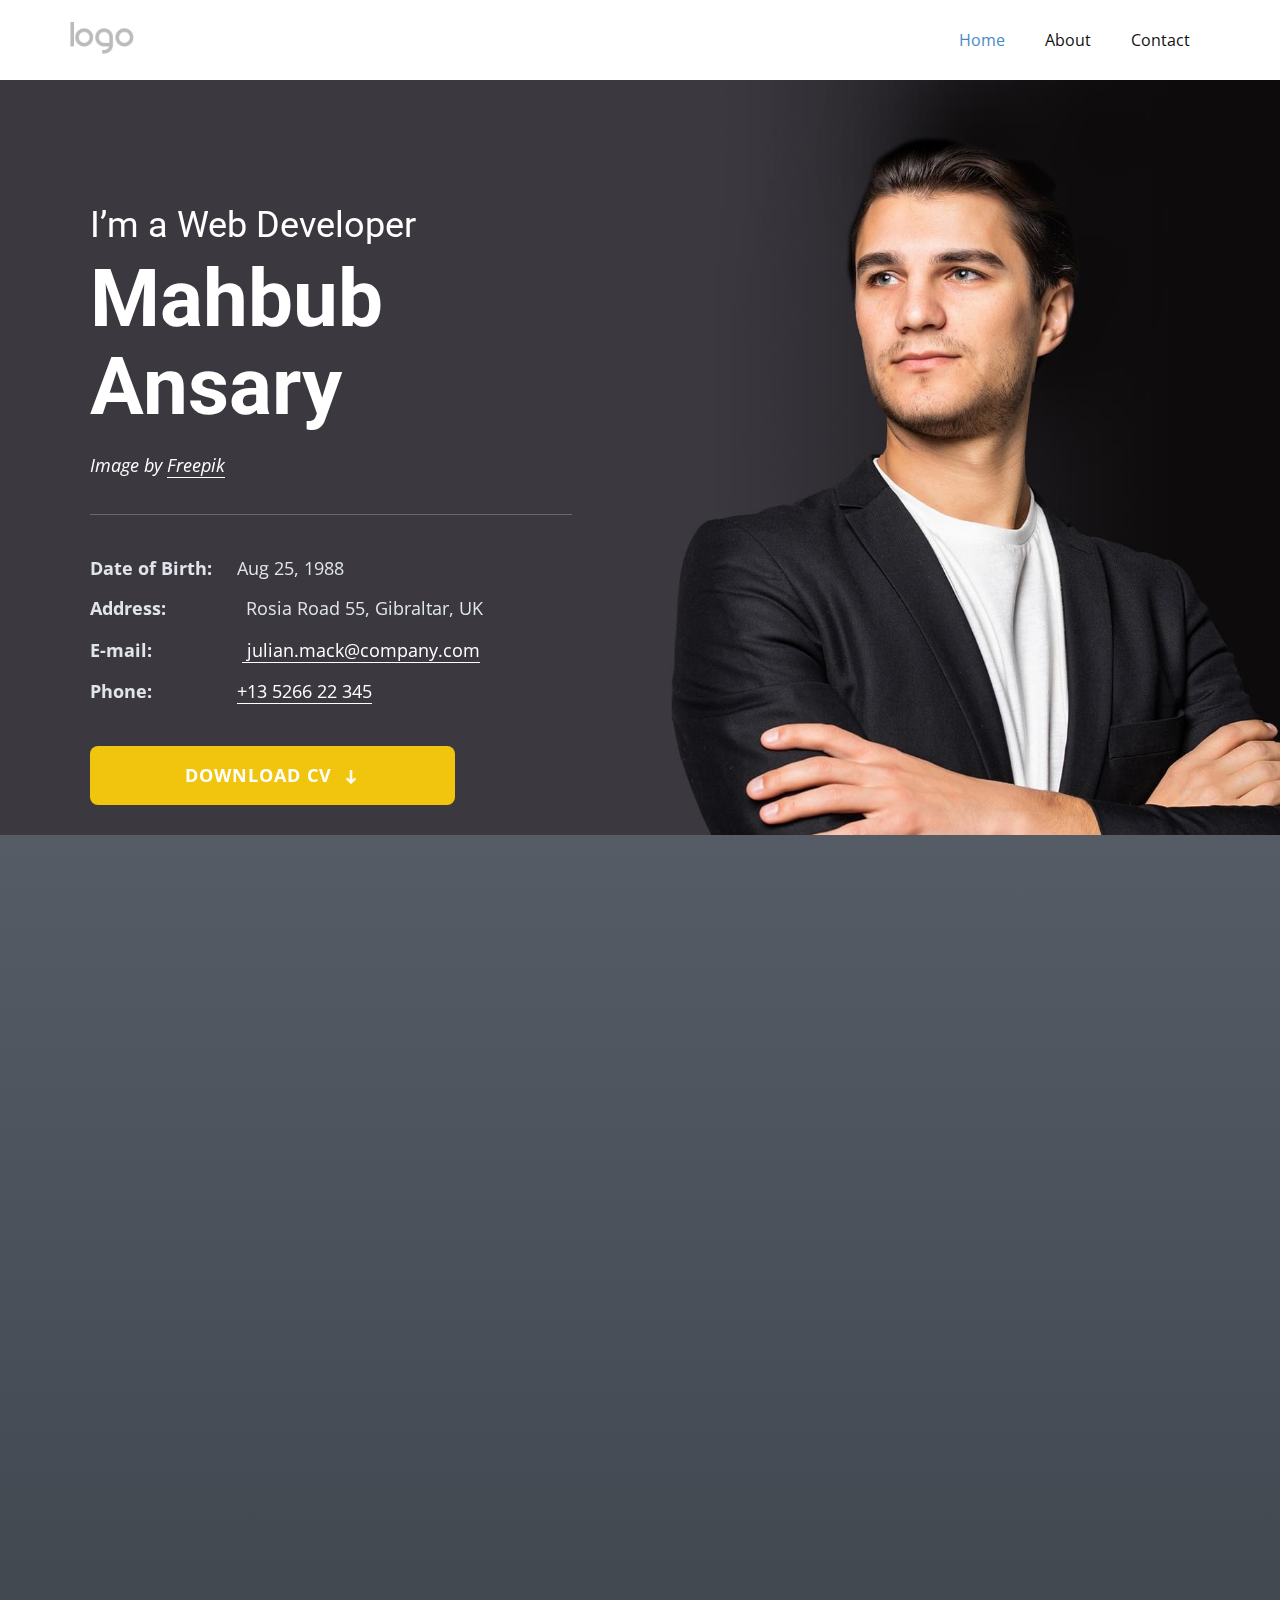
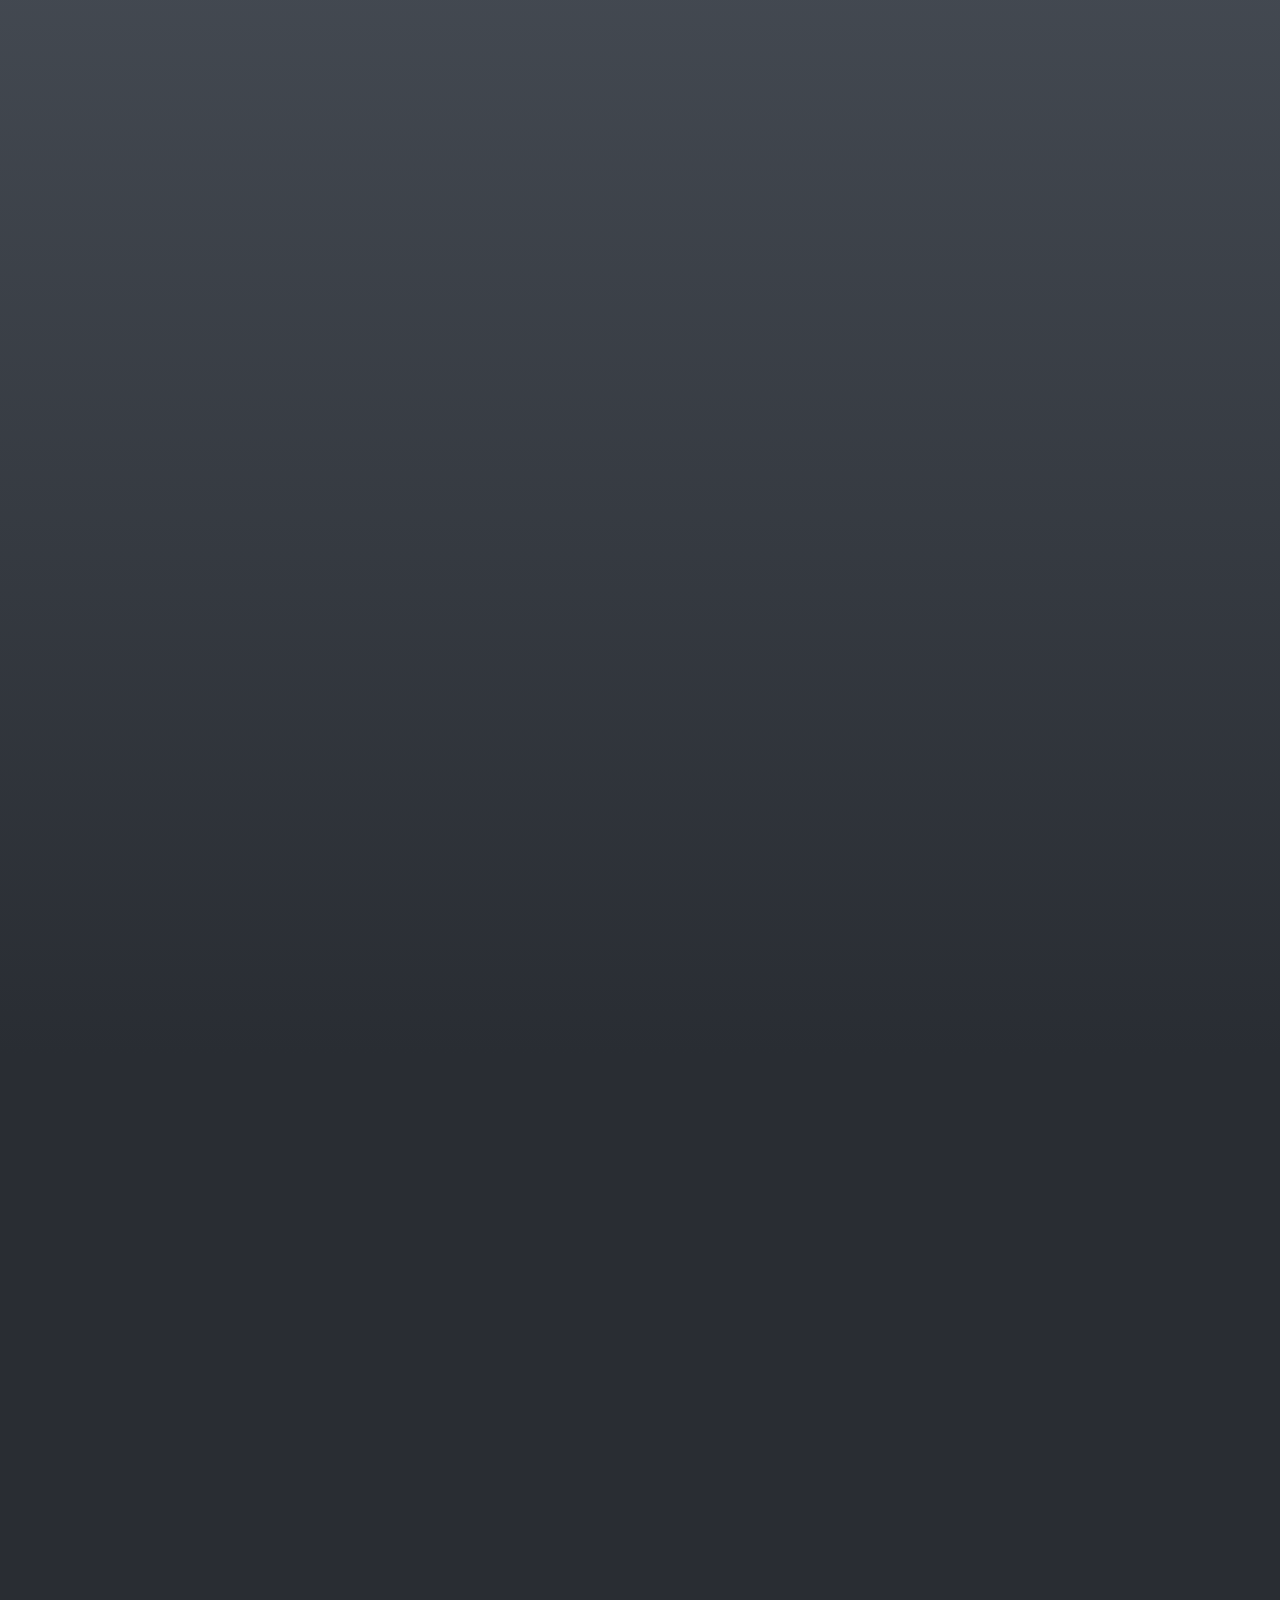
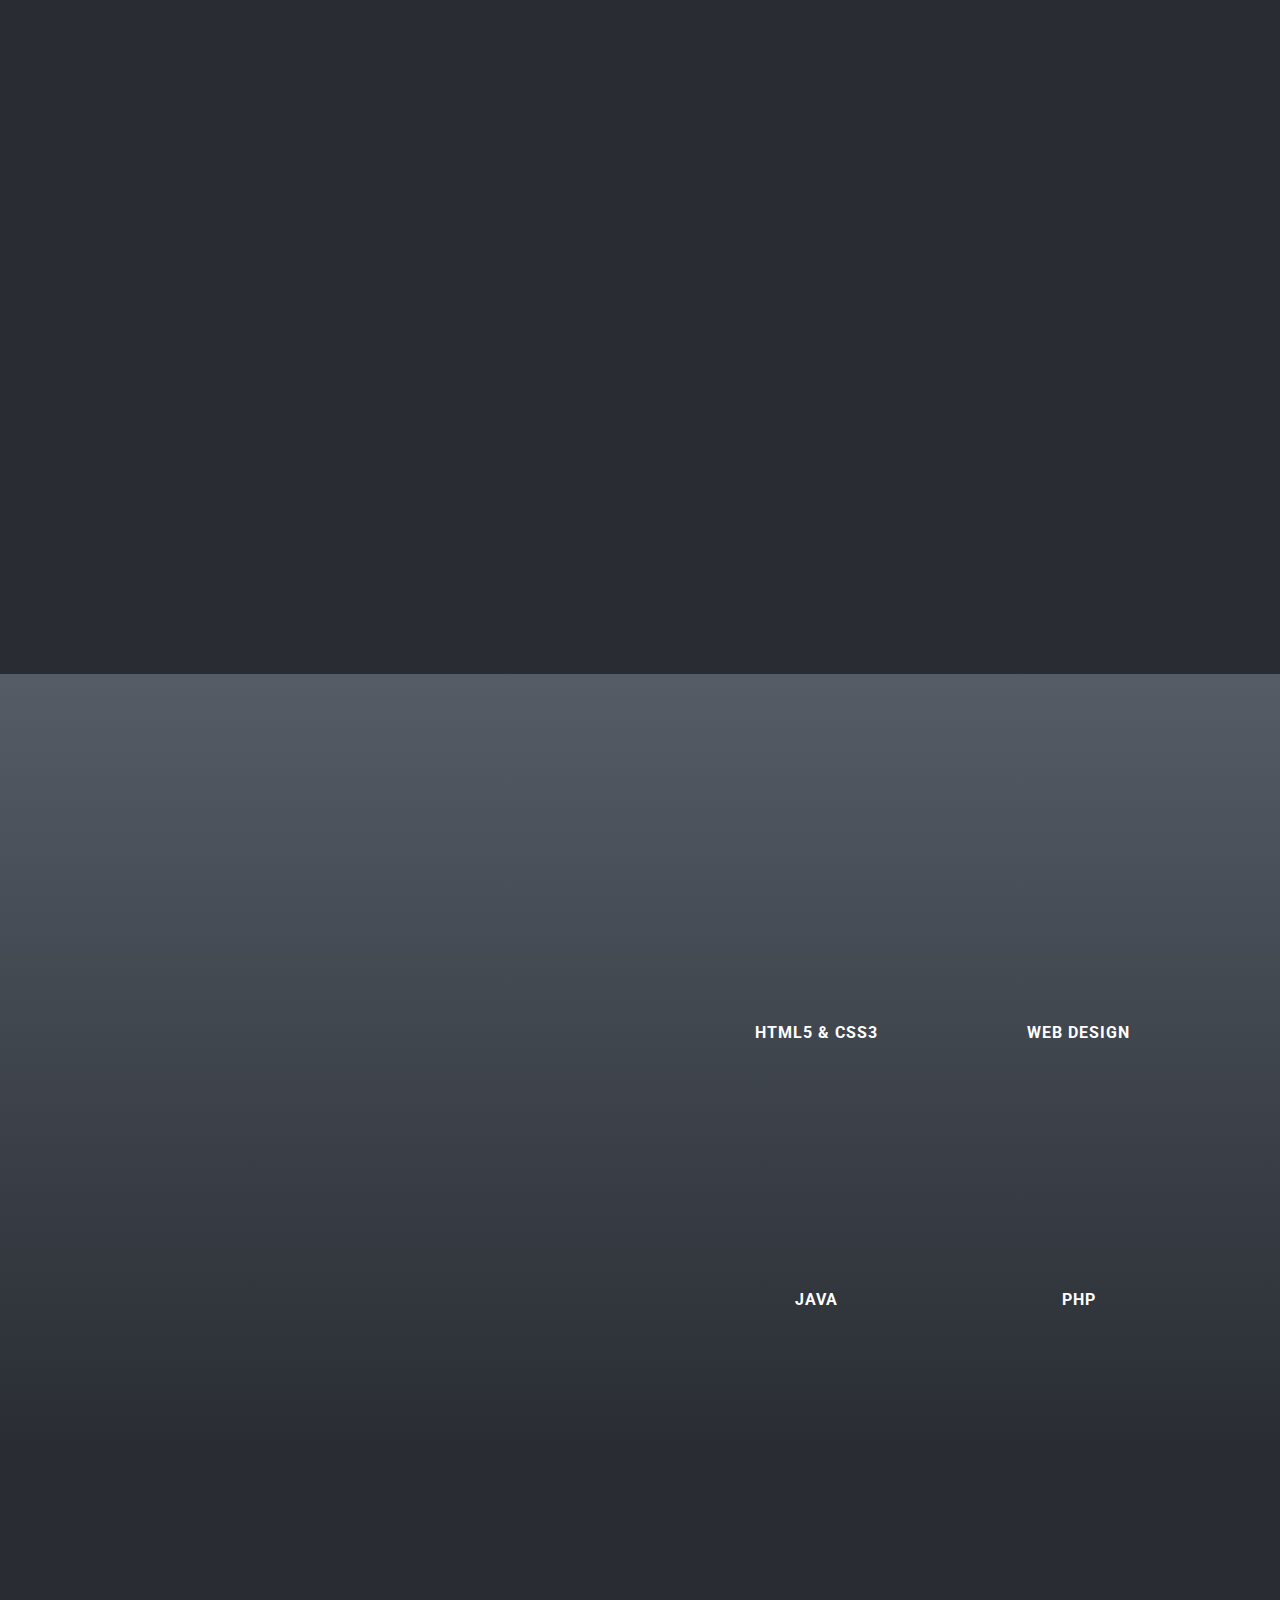
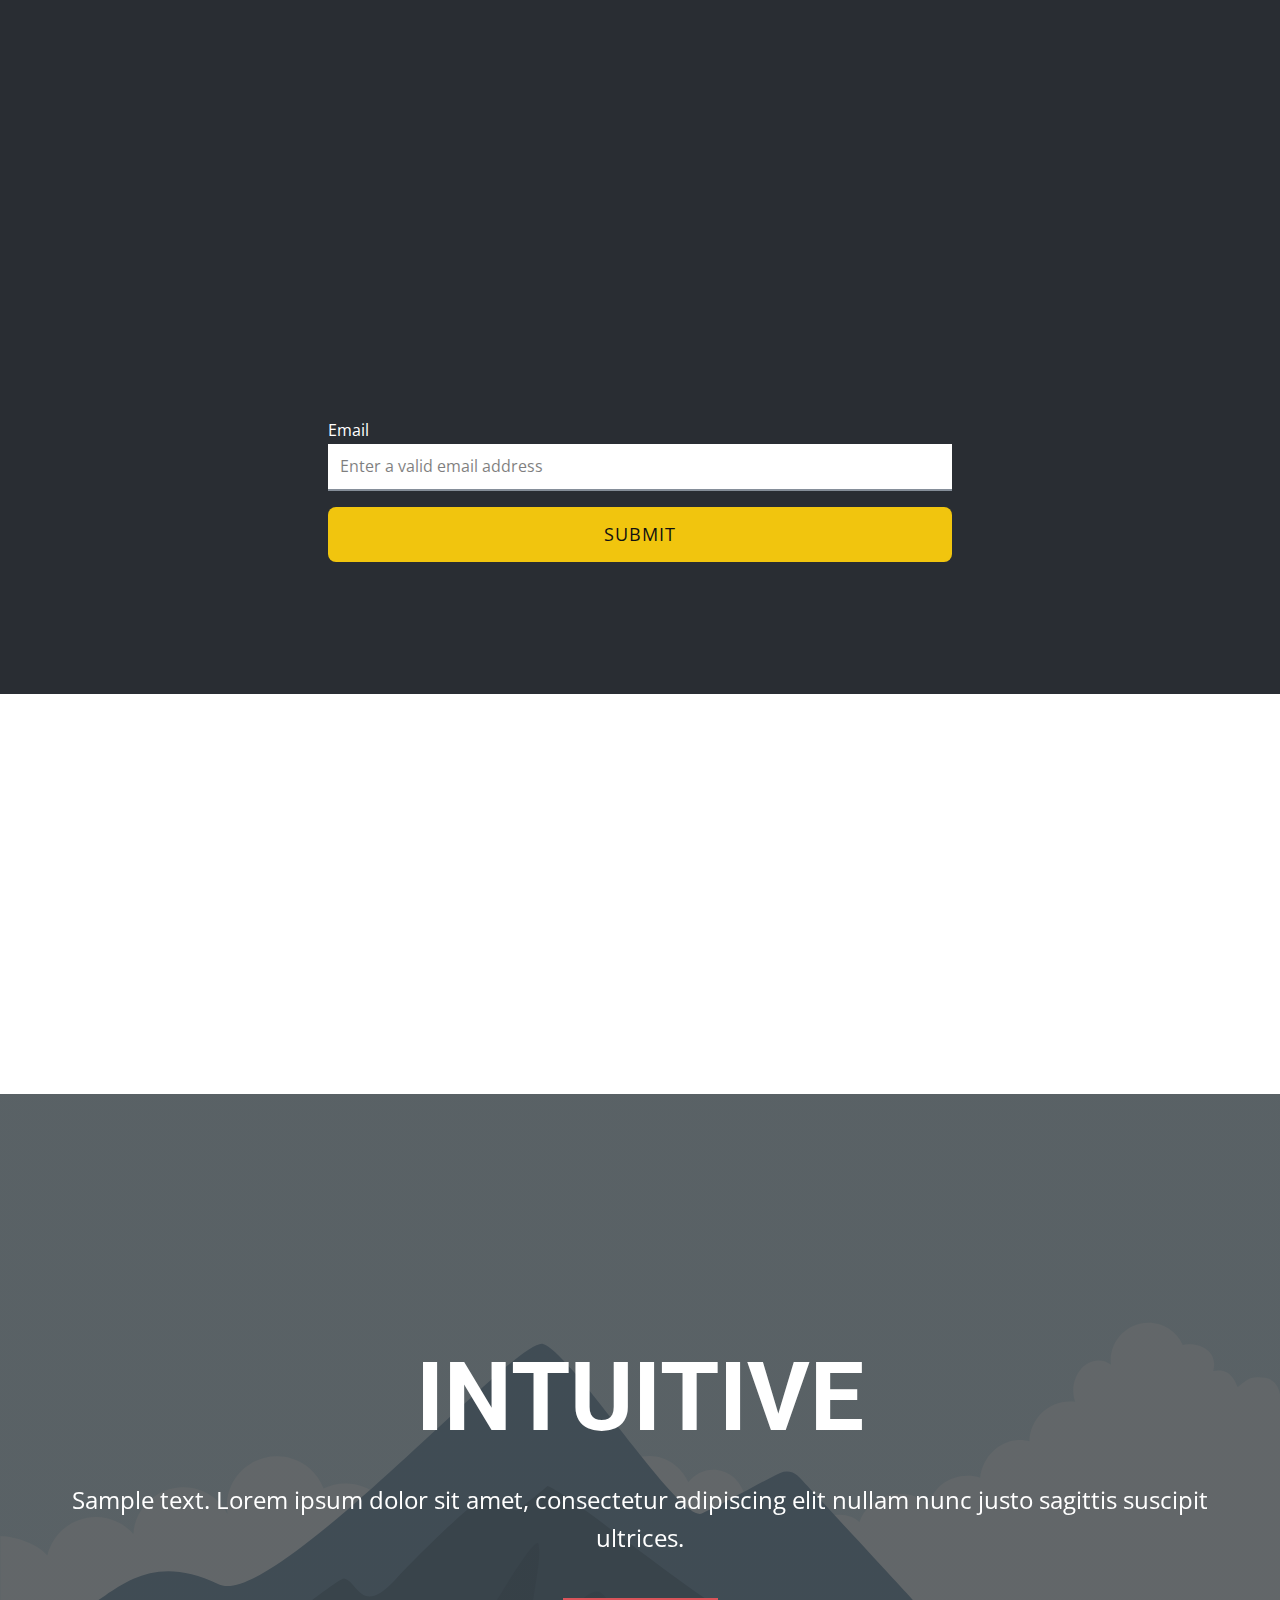
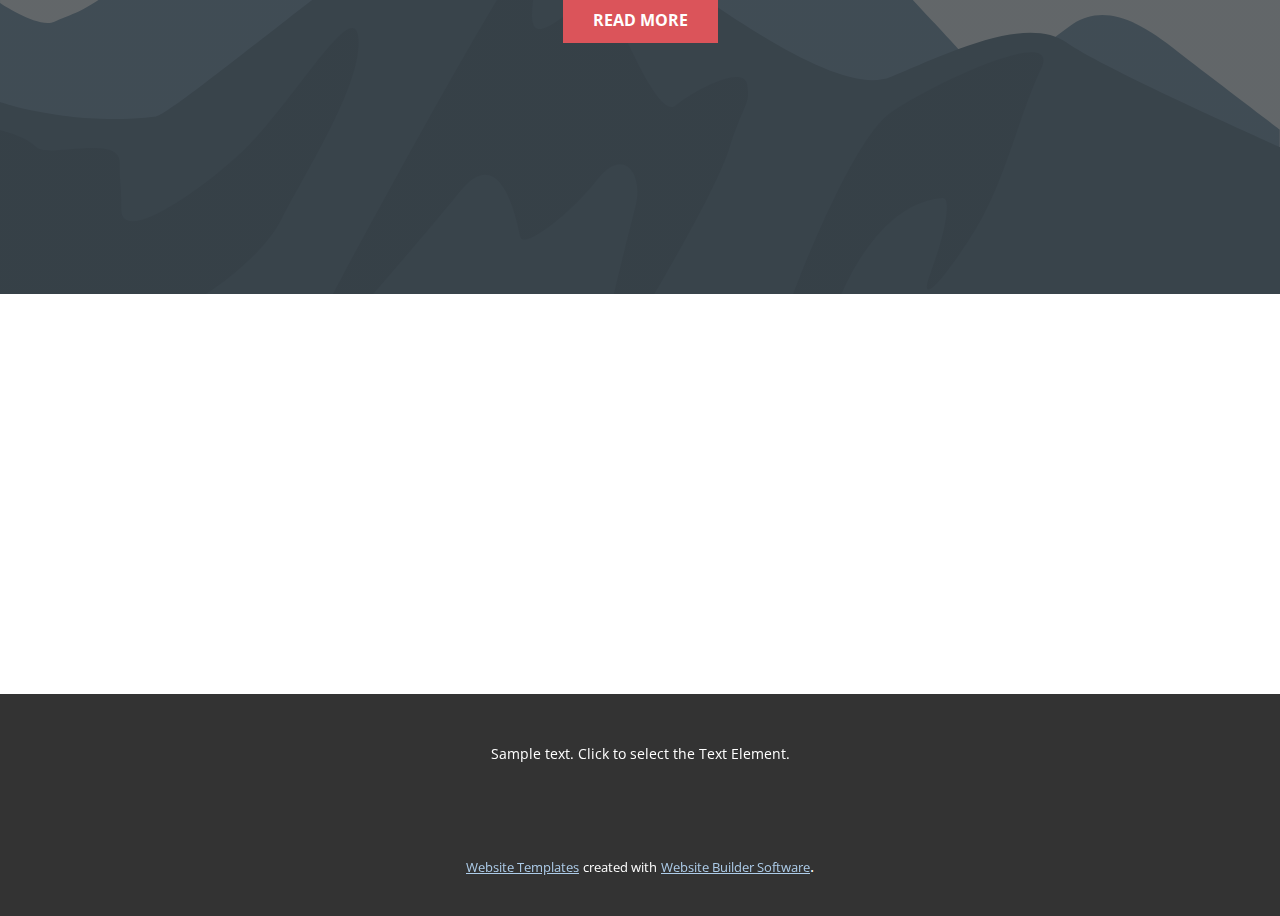
==== commit 4c7a639d: "Updated my name" ====
--- a/index.html
+++ b/index.html
@@ -2,7 +2,7 @@
 <html style="font-size: 16px;" lang="en"><head>
     <meta name="viewport" content="width=device-width, initial-scale=1.0">
     <meta charset="utf-8">
-    <meta name="keywords" content="Julian Mack, Experiences, ​Portfolio, ​Build your website
+    <meta name="keywords" content="Mahbub Ansary, Experiences, ​Portfolio, ​Build your website
 in record time, INTUITIVE">
     <meta name="description" content="">
     <title>Home</title>
@@ -71,8 +71,8 @@
           <div class="u-layout-row" style="">
             <div class="u-align-left u-container-style u-layout-cell u-size-27-lg u-size-27-xl u-size-60-md u-size-60-sm u-size-60-xs u-layout-cell-1" data-animation-name="customAnimationIn" data-animation-duration="1500" data-animation-delay="0">
               <div class="u-container-layout u-container-layout-1">
-                <h3 class="u-align-left u-text u-text-body-alt-color u-text-1"> I’m a digital designer</h3>
-                <h2 class="u-align-left u-text u-text-body-alt-color u-text-2" data-animation-name="customAnimationIn" data-animation-duration="1250" data-animation-delay="750">Julian Mack</h2>
+                <h3 class="u-align-left u-text u-text-body-alt-color u-text-1"> I’m a Web Developer</h3>
+                <h2 class="u-align-left u-text u-text-body-alt-color u-text-2" data-animation-name="customAnimationIn" data-animation-duration="1250" data-animation-delay="750">Mahbub Ansary</h2>
                 <p class="u-align-left u-text u-text-body-alt-color u-text-3">Image by <a href="https://www.freepik.com/" class="u-border-1 u-border-no-left u-border-no-right u-border-no-top u-border-white u-btn u-button-link u-button-style u-none u-text-body-alt-color u-btn-1" target="_blank">Freepik</a>
                 </p>
                 <div class="u-align-left u-border-1 u-border-palette-5-light-1 u-line u-line-horizontal u-opacity u-opacity-30 u-line-1"></div>
